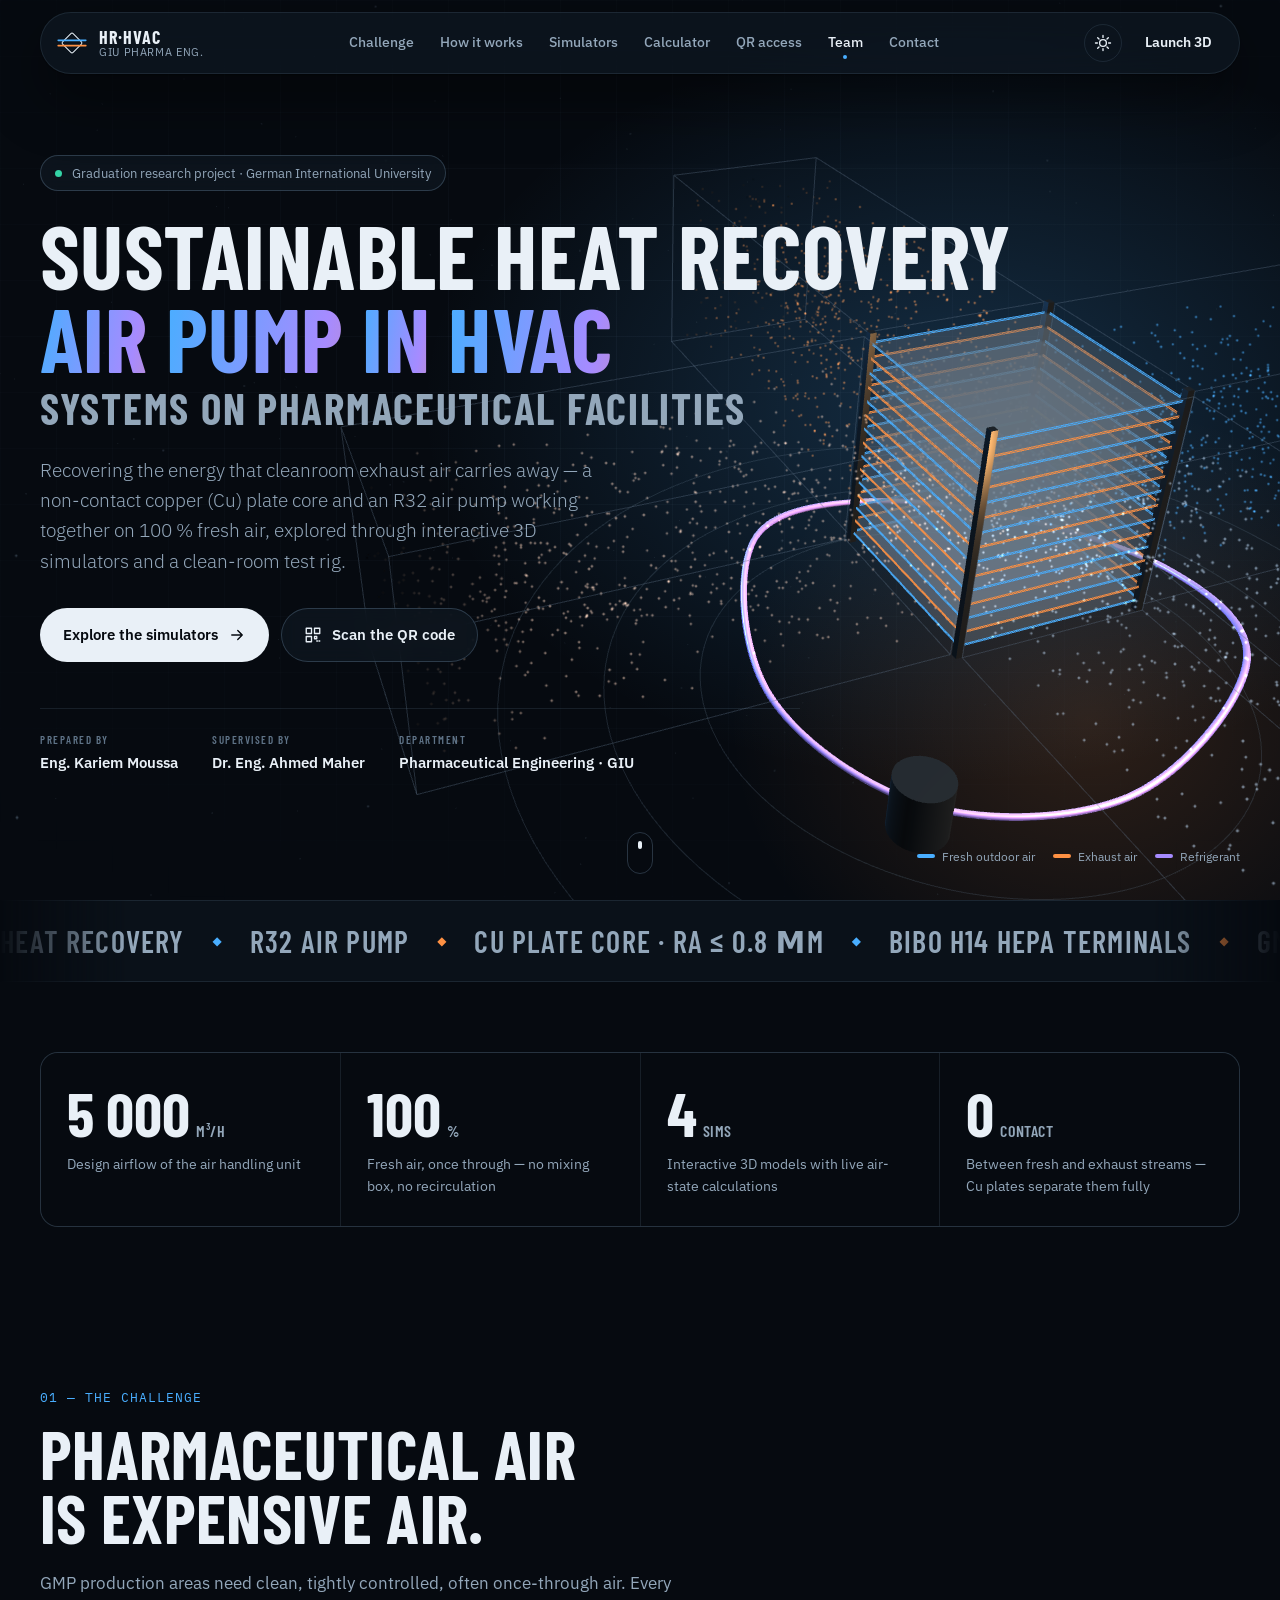
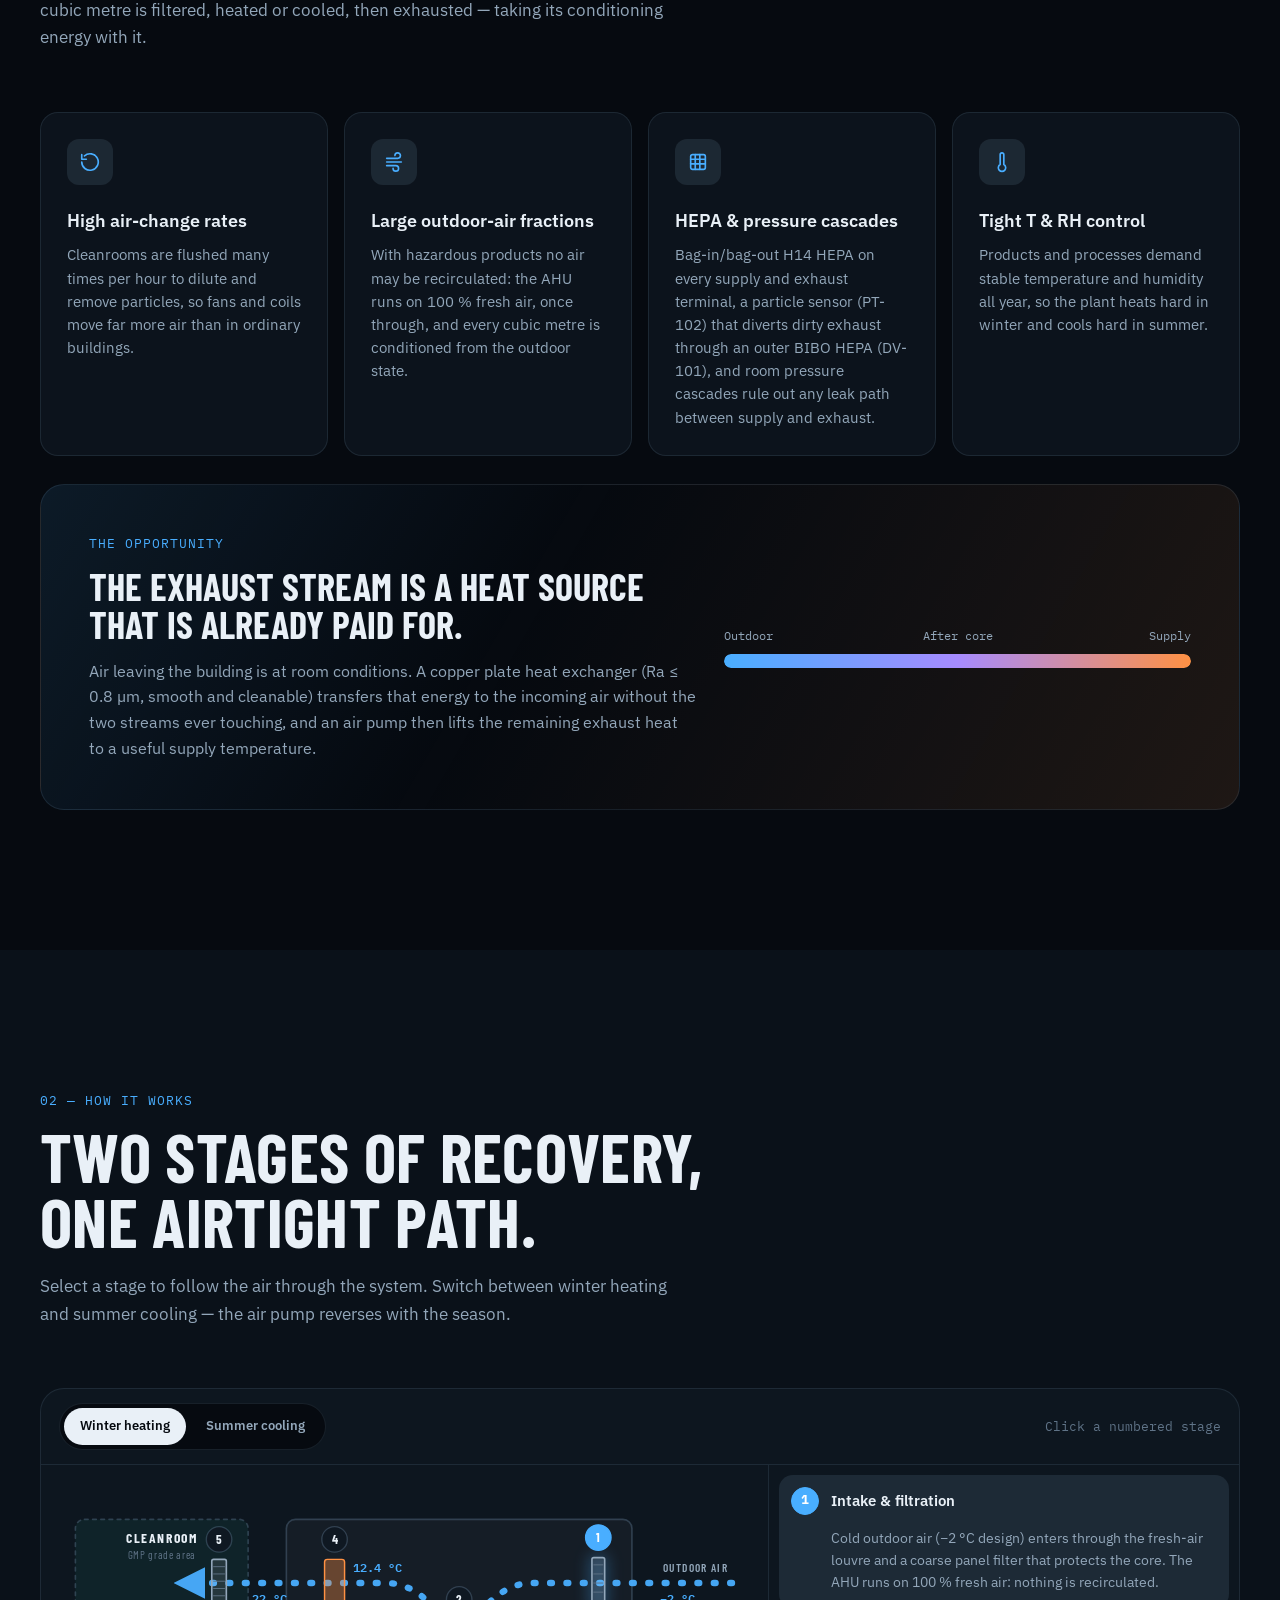
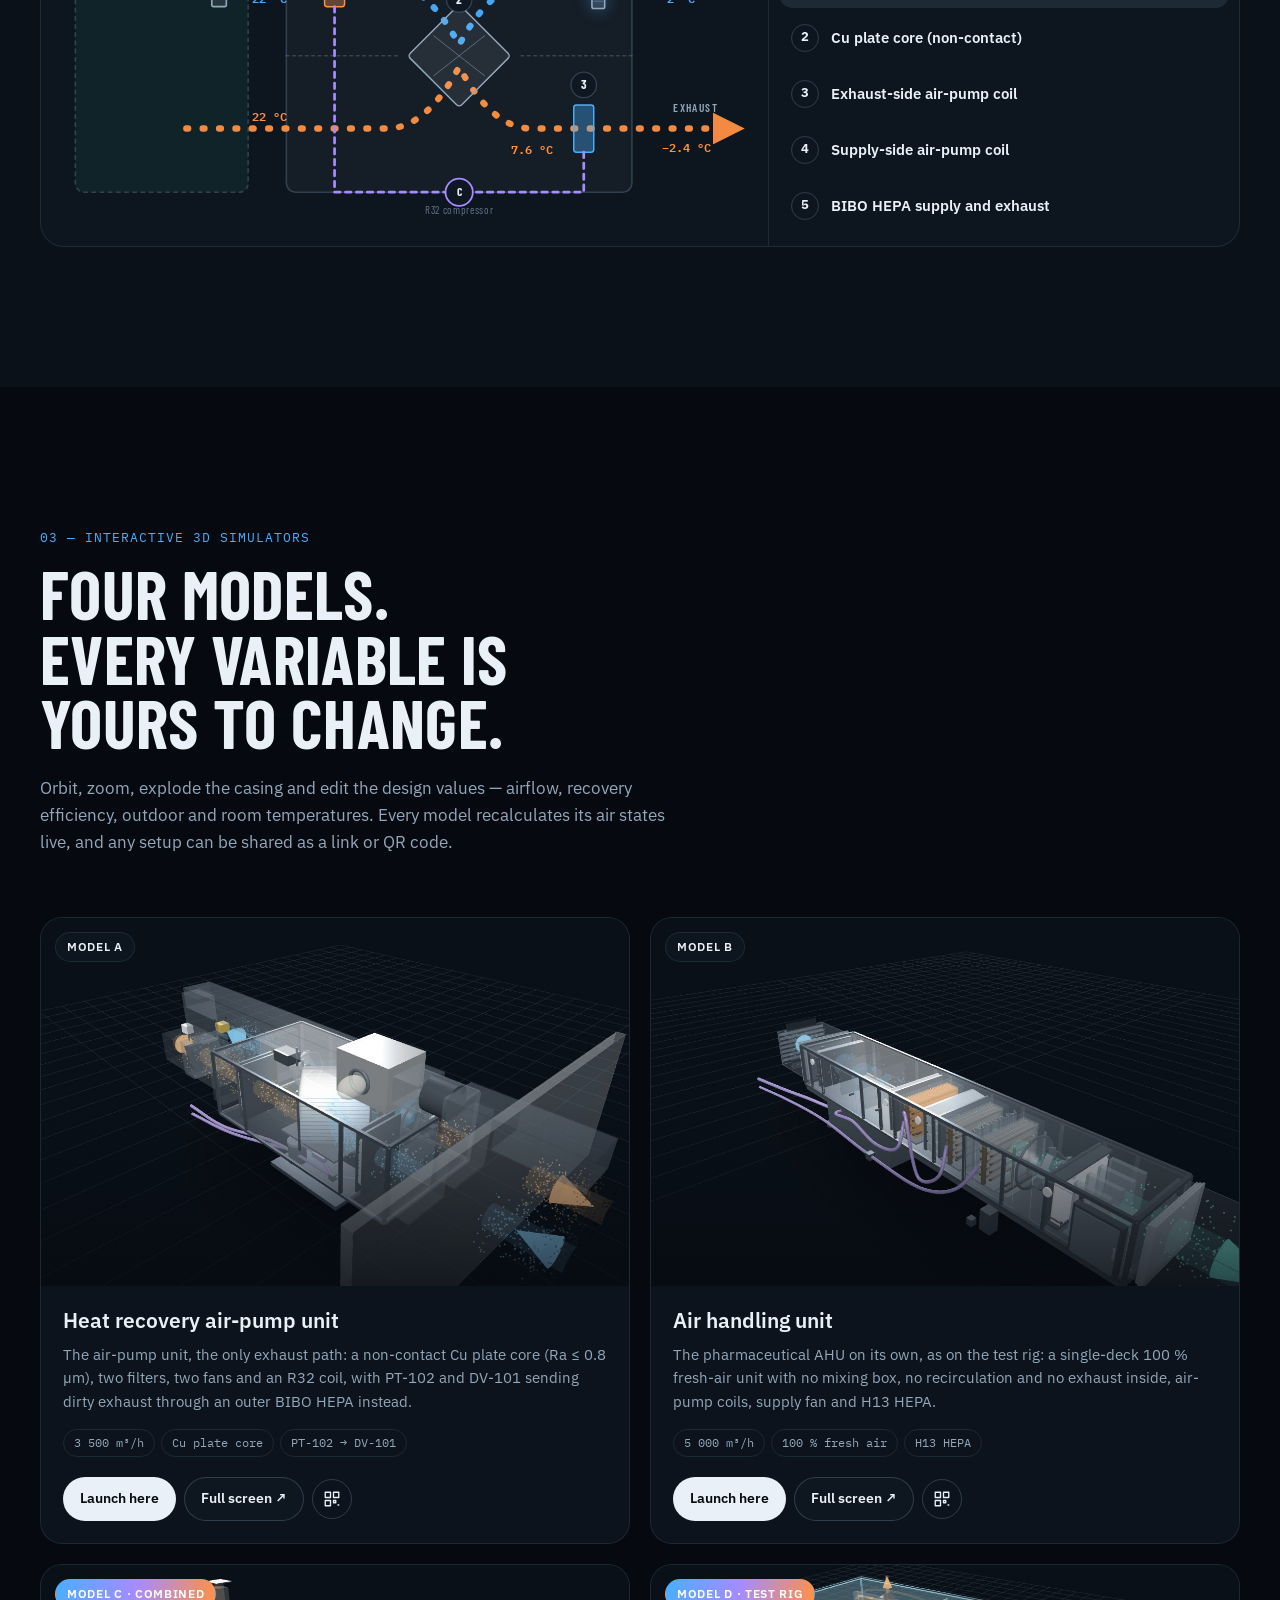
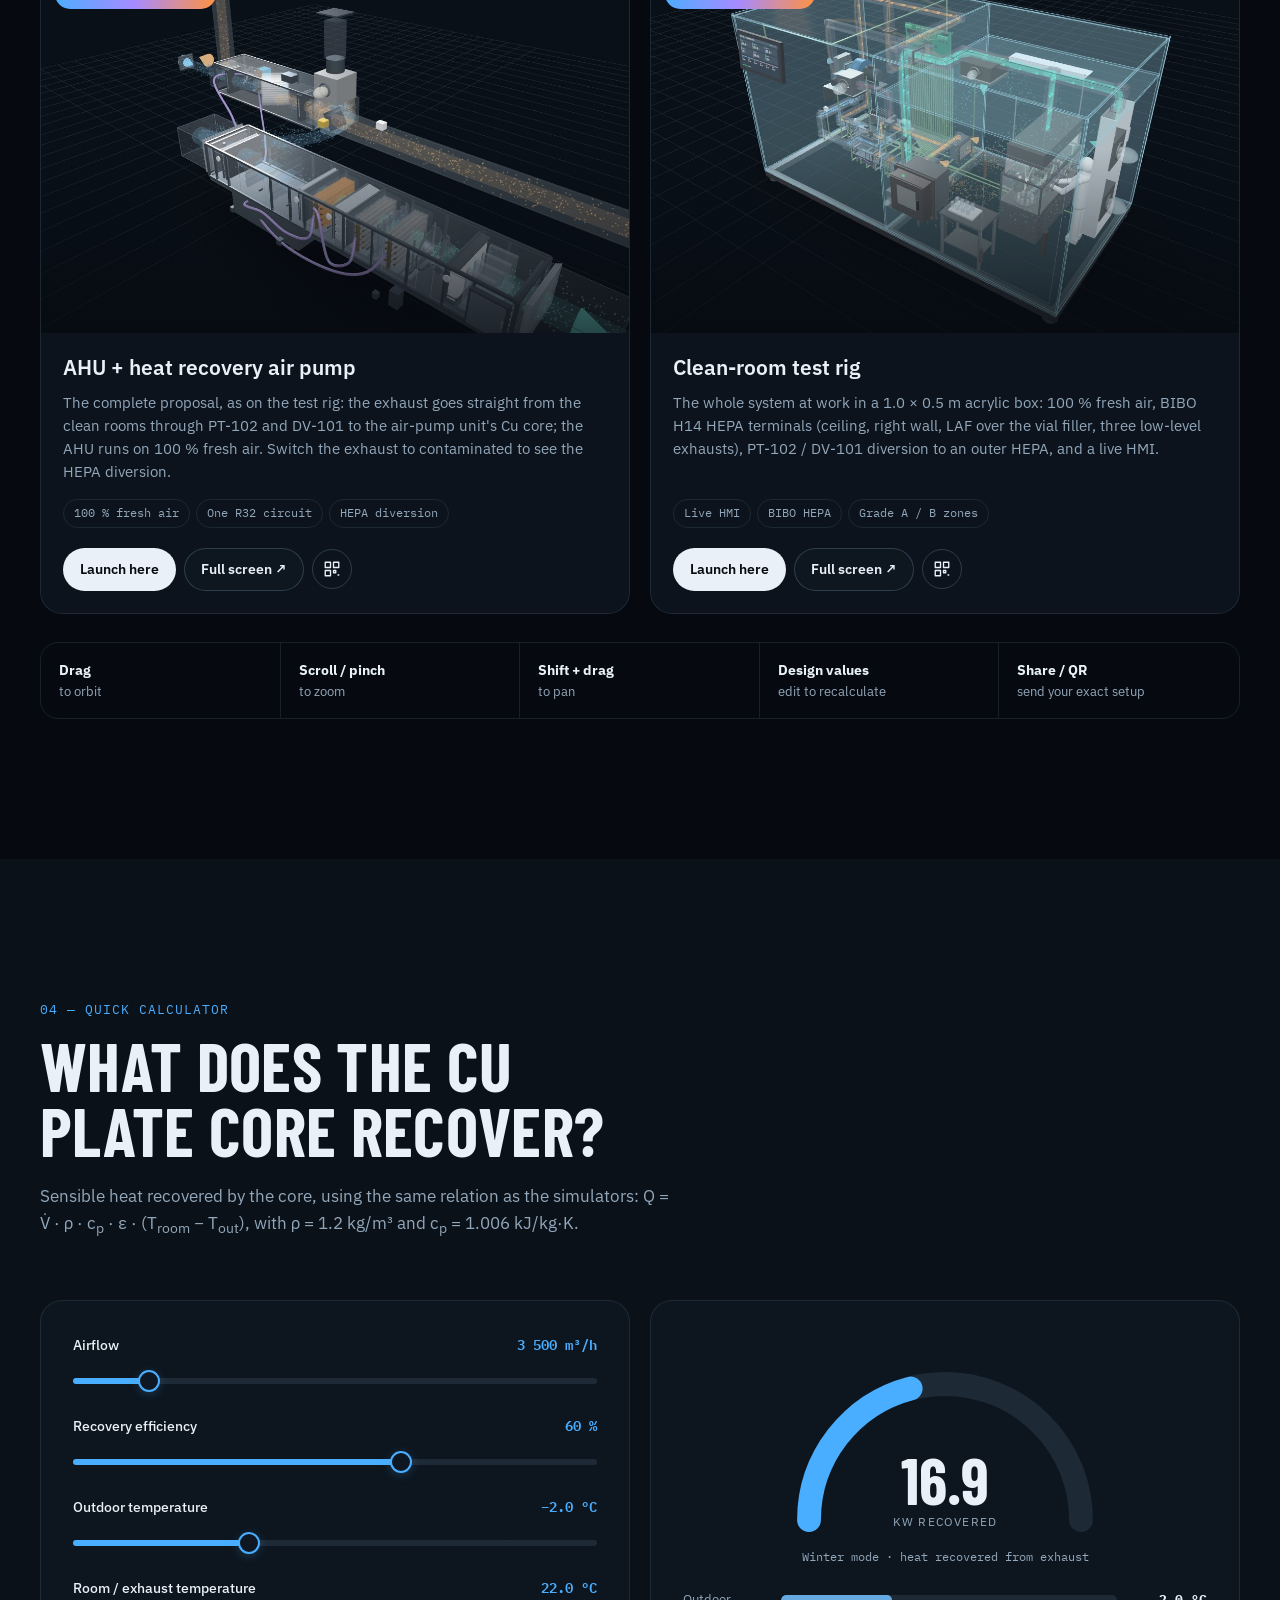
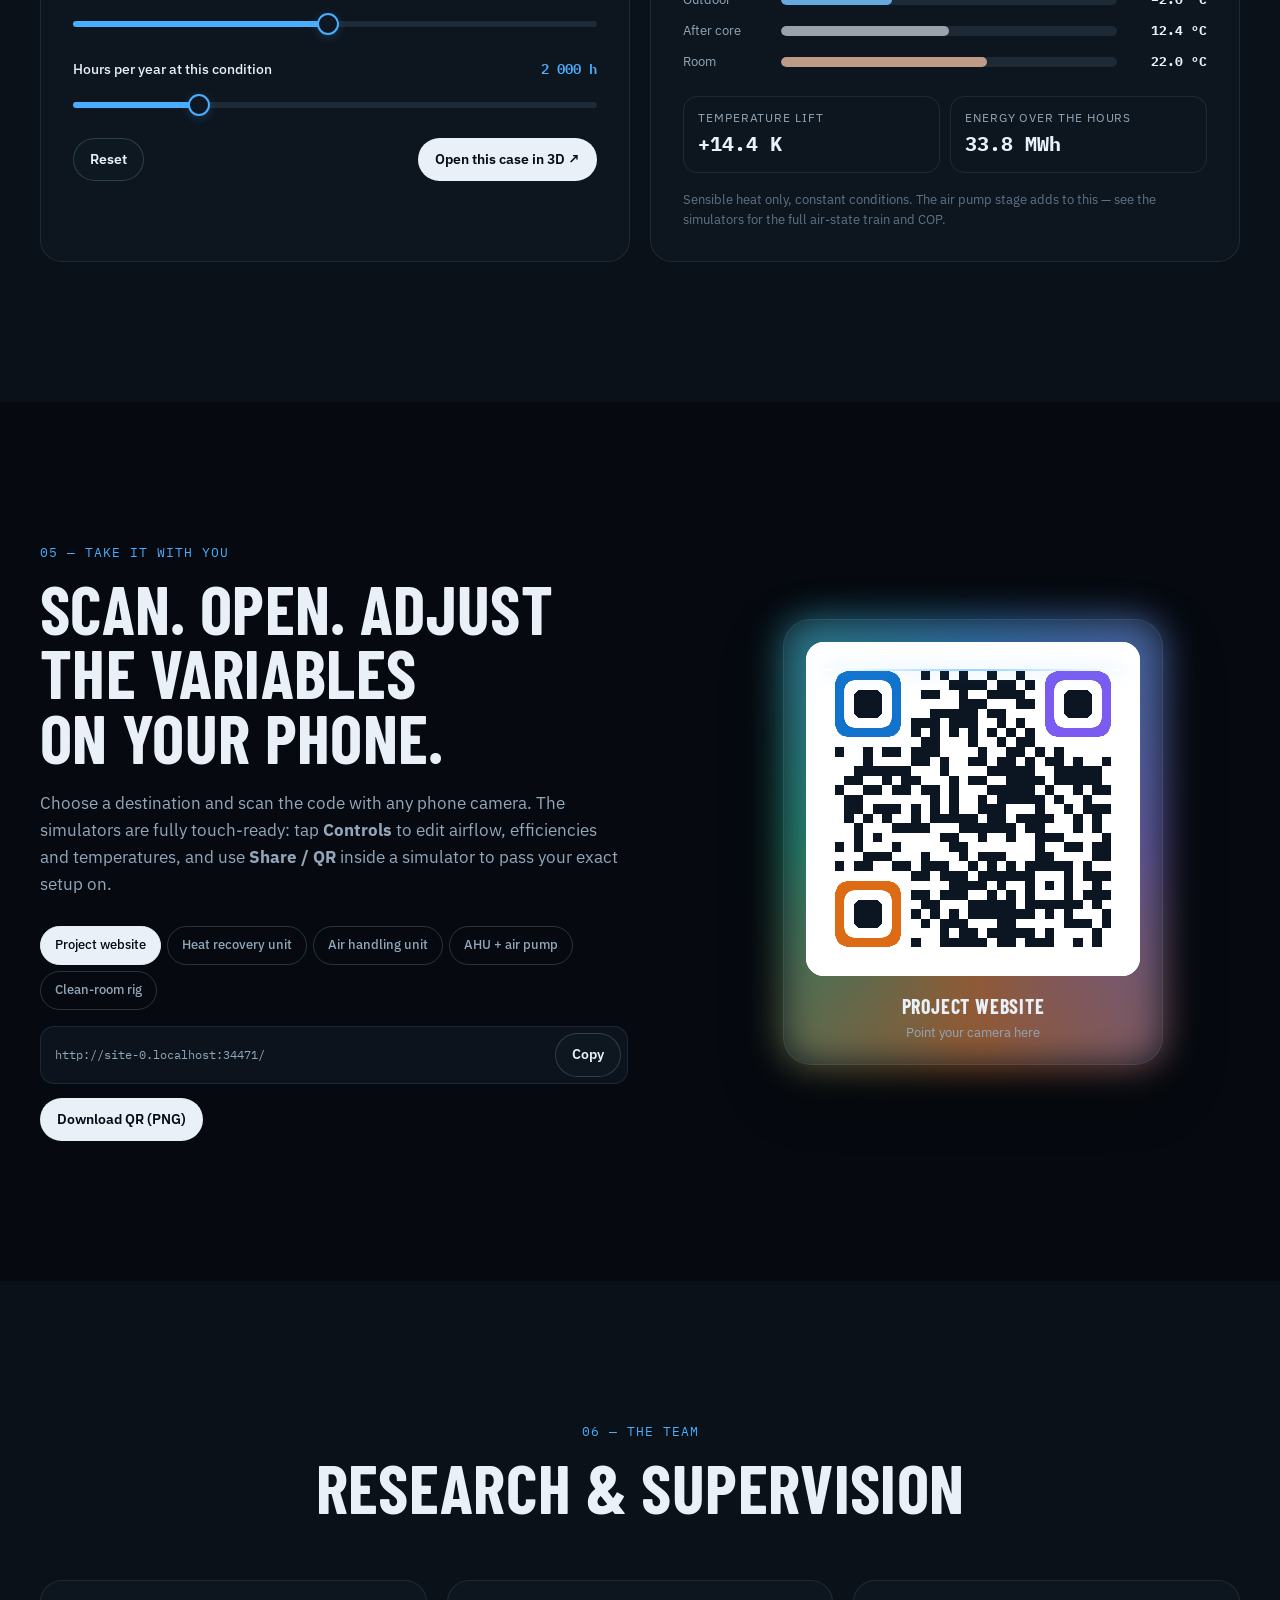
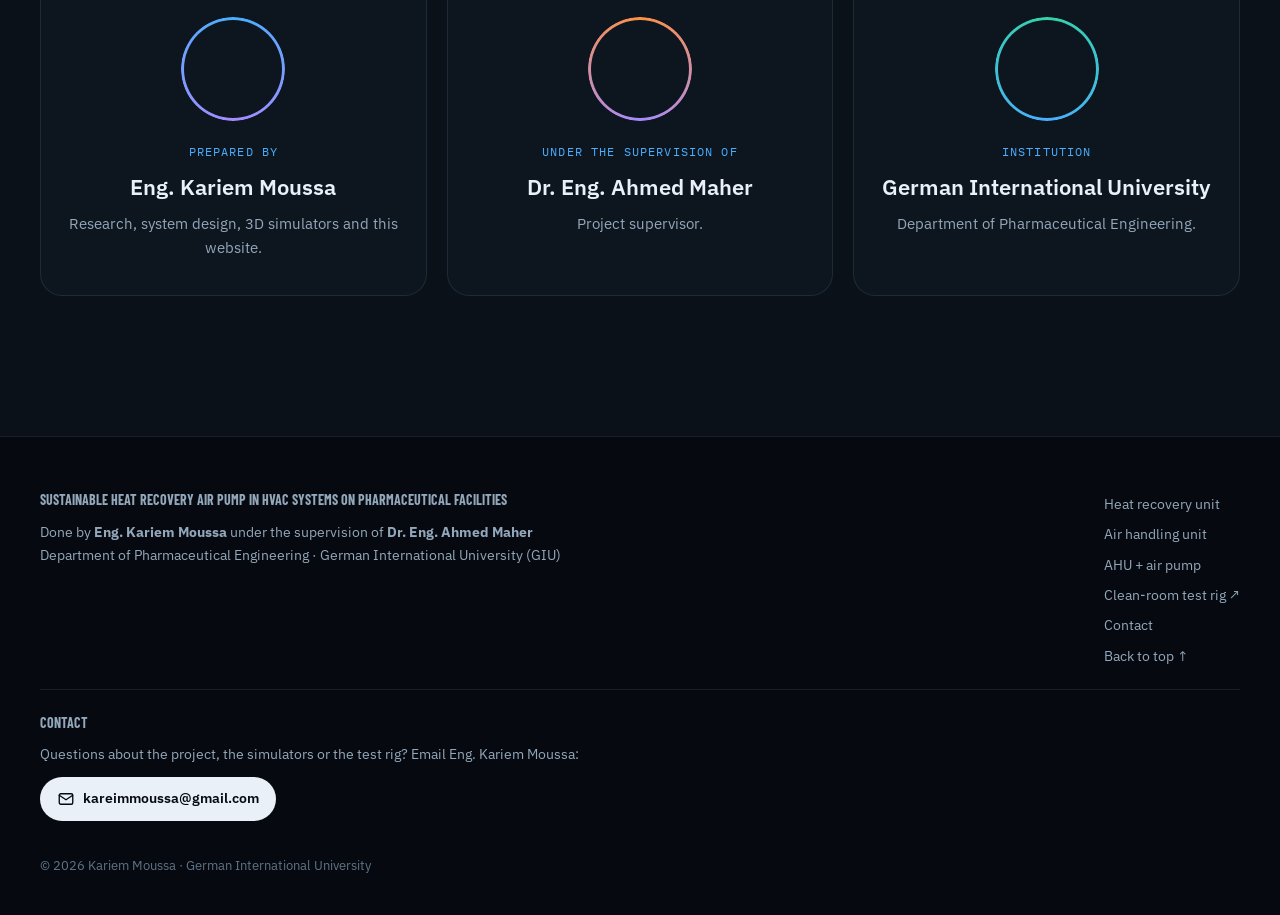
==== index.html @ e63ece56 "Models A, B, C follow the clean-room rig: 100 % fresh air, Cu plate core, PT-102 / DV-101 HEPA diver" ====
<!doctype html>
<html lang="en" data-theme="dark">
<head>
<meta charset="utf-8">
<meta name="viewport" content="width=device-width,initial-scale=1,viewport-fit=cover">
<title>Heat Recovery HVAC · GIU</title>
<meta name="description" content="Sustainable heat recovery air pump in HVAC systems on pharmaceutical facilities — interactive 3D simulators. Eng. Kariem Moussa, supervised by Dr. Eng. Ahmed Maher, Pharmaceutical Engineering, German International University.">
<meta name="theme-color" content="#060a10">
<meta property="og:title" content="Sustainable Heat Recovery Air Pump in HVAC Systems on Pharmaceutical Facilities">
<meta property="og:description" content="Interactive 3D simulators: heat recovery unit, air handling unit, the combined AHU + air pump system, and a clean-room test rig.">
<meta property="og:image" content="assets/img/og.png">
<link rel="icon" href="assets/img/favicon.svg" type="image/svg+xml">
<script>try{var t=localStorage.getItem("hr-theme");if(t)document.documentElement.setAttribute("data-theme",t)}catch(e){}</script>
<link rel="preconnect" href="https://fonts.googleapis.com">
<link rel="preconnect" href="https://fonts.gstatic.com" crossorigin>
<link rel="stylesheet" href="https://fonts.googleapis.com/css2?family=Barlow+Condensed:wght@500;600;700;800&family=IBM+Plex+Mono:wght@400;500;600&family=IBM+Plex+Sans:wght@300;400;500;600&display=swap">
<link rel="stylesheet" href="assets/css/site.css">
</head>
<body>

<!-- ============================================================ preloader -->
<div class="preloader" id="preloader" aria-hidden="true">
  <div class="pl-inner">
    <svg class="pl-mark" viewBox="0 0 64 64" aria-hidden="true">
      <rect class="pl-d" x="18" y="18" width="28" height="28" rx="3" transform="rotate(45 32 32)"/>
      <path class="pl-f" d="M4 26 H60"/><path class="pl-e" d="M4 38 H60"/>
    </svg>
    <div class="pl-text">German International University · Pharmaceutical Engineering</div>
    <div class="pl-bar"><span id="plBar"></span></div>
  </div>
</div>

<div class="progress" id="progress" aria-hidden="true"></div>
<div class="cursor-glow" id="cursorGlow" aria-hidden="true"></div>
<div class="wipe" id="wipe" aria-hidden="true"></div>

<!-- ================================================================== nav -->
<header class="nav" id="nav">
  <a class="brand" href="#top" aria-label="Back to top">
    <svg viewBox="0 0 64 64" aria-hidden="true"><rect x="18" y="18" width="28" height="28" rx="3" transform="rotate(45 32 32)"/><path class="f" d="M6 27 H58"/><path class="e" d="M6 37 H58"/></svg>
    <span><b>HR·HVAC</b><small>GIU Pharma Eng.</small></span>
  </a>
  <nav class="links" id="links" aria-label="Sections">
    <a href="#challenge">Challenge</a>
    <a href="#system">How it works</a>
    <a href="#simulators">Simulators</a>
    <a href="#calculator">Calculator</a>
    <a href="#access">QR access</a>
    <a href="#team">Team</a>
    <a href="#contact">Contact</a>
  </nav>
  <div class="nav-actions">
    <button class="icon-btn" id="themeBtn" type="button" aria-label="Toggle light and dark theme">
      <svg class="sun" viewBox="0 0 24 24"><circle cx="12" cy="12" r="4.5"/><path d="M12 2v2.5M12 19.5V22M2 12h2.5M19.5 12H22M4.9 4.9l1.8 1.8M17.3 17.3l1.8 1.8M4.9 19.1l1.8-1.8M17.3 6.7l1.8-1.8"/></svg>
      <svg class="moon" viewBox="0 0 24 24"><path d="M20 14.5A8 8 0 0 1 9.5 4a8 8 0 1 0 10.5 10.5z"/></svg>
    </button>
    <a class="btn btn-sm magnetic" href="#simulators">Launch 3D</a>
    <button class="icon-btn burger" id="burger" type="button" aria-label="Open menu" aria-expanded="false" aria-controls="links"><span></span><span></span></button>
  </div>
</header>

<main id="top">

<!-- ================================================================= hero -->
<section class="hero" id="hero">
  <canvas id="heroCanvas" aria-hidden="true"></canvas>
  <div class="hero-grid" aria-hidden="true"></div>
  <div class="hero-inner">
    <p class="eyebrow reveal"><span class="dot"></span>Graduation research project · German International University</p>
    <h1 class="hero-title" id="heroTitle">
      <span class="line"><span>Sustainable</span> <span>Heat</span> <span>Recovery</span></span>
      <span class="line accent"><span>Air</span> <span>Pump</span> <span>in</span> <span>HVAC</span></span>
      <span class="line small"><span>Systems</span> <span>on</span> <span>Pharmaceutical</span> <span>Facilities</span></span>
    </h1>
    <p class="lede reveal" style="--d:.9s">Recovering the energy that cleanroom exhaust air carries away — a non-contact copper (Cu) plate core and an R32 air pump working together on 100 % fresh air, explored through interactive 3D simulators and a clean-room test rig.</p>
    <div class="hero-cta reveal" style="--d:1.05s">
      <a class="btn btn-primary magnetic" href="#simulators">
        <span>Explore the simulators</span>
        <svg viewBox="0 0 24 24"><path d="M5 12h14M13 6l6 6-6 6"/></svg>
      </a>
      <a class="btn btn-ghost magnetic" href="#access">
        <svg viewBox="0 0 24 24"><rect x="3" y="3" width="7" height="7"/><rect x="14" y="3" width="7" height="7"/><rect x="3" y="14" width="7" height="7"/><path d="M14 14h3v3h-3zM20 20h1M17 20h1"/></svg>
        <span>Scan the QR code</span>
      </a>
    </div>
    <dl class="credits reveal" style="--d:1.2s">
      <div><dt>Prepared by</dt><dd>Eng. Kariem Moussa</dd></div>
      <div><dt>Supervised by</dt><dd>Dr. Eng. Ahmed Maher</dd></div>
      <div><dt>Department</dt><dd>Pharmaceutical Engineering · GIU</dd></div>
    </dl>
  </div>
  <div class="hero-legend reveal" style="--d:1.4s" aria-hidden="true">
    <span><i style="background:var(--fresh)"></i>Fresh outdoor air</span>
    <span><i style="background:var(--exhaust)"></i>Exhaust air</span>
    <span><i style="background:var(--refrig)"></i>Refrigerant</span>
  </div>
  <a class="scroll-cue" href="#challenge" aria-label="Scroll to content"><span></span></a>
</section>

<!-- ============================================================== marquee -->
<div class="marquee" aria-hidden="true">
  <div class="track">
    <span>Heat recovery</span><b>◆</b><span>R32 air pump</span><b>◆</b><span>Cu plate core · Ra ≤ 0.8 µm</span><b>◆</b><span>BIBO H14 HEPA terminals</span><b>◆</b><span>GMP cleanrooms</span><b>◆</b><span>Energy efficiency</span><b>◆</b><span>Decarbonisation</span><b>◆</b>
    <span>Heat recovery</span><b>◆</b><span>R32 air pump</span><b>◆</b><span>Cu plate core · Ra ≤ 0.8 µm</span><b>◆</b><span>BIBO H14 HEPA terminals</span><b>◆</b><span>GMP cleanrooms</span><b>◆</b><span>Energy efficiency</span><b>◆</b><span>Decarbonisation</span><b>◆</b>
  </div>
</div>

<!-- ================================================================ stats -->
<section class="stats">
  <div class="wrap stats-grid">
    <div class="stat reveal"><div class="num"><span data-count="5000" data-sep="1">0</span><small>m³/h</small></div><p>Design airflow of the air handling unit</p></div>
    <div class="stat reveal" style="--d:.08s"><div class="num"><span data-count="100">0</span><small>%</small></div><p>Fresh air, once through — no mixing box, no recirculation</p></div>
    <div class="stat reveal" style="--d:.16s"><div class="num"><span data-count="4">0</span><small>sims</small></div><p>Interactive 3D models with live air-state calculations</p></div>
    <div class="stat reveal" style="--d:.24s"><div class="num"><span data-count="0">0</span><small>contact</small></div><p>Between fresh and exhaust streams — Cu plates separate them fully</p></div>
  </div>
</section>

<!-- ============================================================ challenge -->
<section class="section" id="challenge">
  <div class="wrap">
    <header class="sec-head">
      <p class="kicker reveal">01 — The challenge</p>
      <h2 class="reveal" style="--d:.06s">Pharmaceutical air is expensive air.</h2>
      <p class="reveal" style="--d:.12s">GMP production areas need clean, tightly controlled, often once-through air. Every cubic metre is filtered, heated or cooled, then exhausted — taking its conditioning energy with it.</p>
    </header>
    <div class="cards4">
      <article class="card tilt reveal">
        <div class="card-ic"><svg viewBox="0 0 24 24"><path d="M3 12a9 9 0 1 0 3-6.7"/><path d="M3 4v5h5"/></svg></div>
        <h3>High air-change rates</h3>
        <p>Cleanrooms are flushed many times per hour to dilute and remove particles, so fans and coils move far more air than in ordinary buildings.</p>
      </article>
      <article class="card tilt reveal" style="--d:.08s">
        <div class="card-ic"><svg viewBox="0 0 24 24"><path d="M4 8h12a3 3 0 1 0-3-3M4 12h16M4 16h10a3 3 0 1 1-3 3"/></svg></div>
        <h3>Large outdoor-air fractions</h3>
        <p>With hazardous products no air may be recirculated: the AHU runs on 100 % fresh air, once through, and every cubic metre is conditioned from the outdoor state.</p>
      </article>
      <article class="card tilt reveal" style="--d:.16s">
        <div class="card-ic"><svg viewBox="0 0 24 24"><rect x="4" y="4" width="16" height="16" rx="2"/><path d="M4 9h16M4 14h16M9 4v16M14 4v16"/></svg></div>
        <h3>HEPA & pressure cascades</h3>
        <p>Bag-in/bag-out H14 HEPA on every supply and exhaust terminal, a particle sensor (PT-102) that diverts dirty exhaust through an outer BIBO HEPA (DV-101), and room pressure cascades rule out any leak path between supply and exhaust.</p>
      </article>
      <article class="card tilt reveal" style="--d:.24s">
        <div class="card-ic"><svg viewBox="0 0 24 24"><path d="M14 14.8V4a2 2 0 1 0-4 0v10.8a4 4 0 1 0 4 0z"/></svg></div>
        <h3>Tight T & RH control</h3>
        <p>Products and processes demand stable temperature and humidity all year, so the plant heats hard in winter and cools hard in summer.</p>
      </article>
    </div>

    <div class="insight reveal">
      <div class="insight-txt">
        <p class="kicker">The opportunity</p>
        <h3>The exhaust stream is a heat source that is already paid for.</h3>
        <p>Air leaving the building is at room conditions. A copper plate heat exchanger (Ra ≤ 0.8 µm, smooth and cleanable) transfers that energy to the incoming air without the two streams ever touching, and an air pump then lifts the remaining exhaust heat to a useful supply temperature.</p>
      </div>
      <div class="insight-viz" aria-hidden="true">
        <div class="thermo"><span class="t-cold">Outdoor</span><span class="t-mid">After core</span><span class="t-hot">Supply</span><div class="t-bar"><i></i></div></div>
      </div>
    </div>
  </div>
</section>

<!-- =============================================================== system -->
<section class="section alt" id="system">
  <div class="wrap">
    <header class="sec-head">
      <p class="kicker reveal">02 — How it works</p>
      <h2 class="reveal" style="--d:.06s">Two stages of recovery, one airtight path.</h2>
      <p class="reveal" style="--d:.12s">Select a stage to follow the air through the system. Switch between winter heating and summer cooling — the air pump reverses with the season.</p>
    </header>

    <div class="sys reveal">
      <div class="sys-top">
        <div class="seg" id="sysSeason" role="group" aria-label="Season">
          <button type="button" data-v="winter" aria-pressed="true">Winter heating</button>
          <button type="button" data-v="summer" aria-pressed="false">Summer cooling</button>
        </div>
        <span class="sys-hint">Click a numbered stage</span>
      </div>
      <div class="sys-body">
        <div class="sys-diagram">
          <svg viewBox="0 0 760 380" id="sysSvg" role="img" aria-label="Schematic of the heat recovery system">
            <defs>
              <marker id="arF" viewBox="0 0 10 10" refX="6" refY="5" markerWidth="5" markerHeight="5" orient="auto"><path d="M0 0L10 5L0 10z" class="mk-f"/></marker>
              <marker id="arE" viewBox="0 0 10 10" refX="6" refY="5" markerWidth="5" markerHeight="5" orient="auto"><path d="M0 0L10 5L0 10z" class="mk-e"/></marker>
            </defs>
            <!-- building -->
            <rect class="s-bldg" x="18" y="40" width="190" height="300" rx="10"/>
            <text class="s-cap" x="113" y="66" text-anchor="middle">CLEANROOM</text>
            <text class="s-sub" x="113" y="84" text-anchor="middle">GMP grade area</text>
            <!-- unit housing -->
            <rect class="s-unit" x="250" y="40" width="380" height="300" rx="10"/>
            <path class="s-div" d="M250 190 H372 M508 190 H630"/>
            <!-- duct flows -->
            <path class="flow f" d="M740 110 H520 Q476 110 440 178 Q404 110 360 110 H140" marker-end="url(#arF)"/>
            <path class="flow e" d="M140 270 H360 Q404 270 440 202 Q476 270 520 270 H740" marker-end="url(#arE)"/>
            <!-- core -->
            <g class="s-core" data-step="2">
              <rect x="400" y="150" width="80" height="80" rx="4" transform="rotate(45 440 190)"/>
              <path d="M412 168 L468 212 M412 212 L468 168" />
            </g>
            <!-- filter -->
            <g class="s-filter" data-step="1"><rect x="586" y="82" width="14" height="56" rx="2"/><path d="M588 90h10M588 100h10M588 110h10M588 120h10M588 130h10"/></g>
            <!-- coils -->
            <rect class="s-coil cond" data-step="4" x="292" y="84" width="22" height="52" rx="3"/>
            <rect class="s-coil evap" data-step="3" x="566" y="244" width="22" height="52" rx="3"/>
            <!-- HEPA -->
            <g class="s-hepa" data-step="5"><rect x="168" y="84" width="16" height="52" rx="2"/><path d="M170 92h12M170 100h12M170 108h12M170 116h12M170 124h12"/></g>
            <!-- refrigerant loop -->
            <path class="refrig" d="M577 296 V340 H303 V136"/>
            <circle class="s-comp" cx="440" cy="340" r="15"/>
            <text class="s-mini" x="440" y="344" text-anchor="middle">C</text>
            <!-- labels -->
            <text class="s-lbl" x="700" y="98" text-anchor="middle">OUTDOOR AIR</text>
            <text class="s-lbl" x="700" y="252" text-anchor="middle">EXHAUST</text>
            <text class="s-sub" x="440" y="364" text-anchor="middle">R32 compressor</text>
            <!-- step badges -->
            <g class="badge" data-step="1" transform="translate(593 60)"><circle r="14"/><text y="5" text-anchor="middle">1</text></g>
            <g class="badge" data-step="2" transform="translate(440 128)"><circle r="14"/><text y="5" text-anchor="middle">2</text></g>
            <g class="badge" data-step="3" transform="translate(577 222)"><circle r="14"/><text y="5" text-anchor="middle">3</text></g>
            <g class="badge" data-step="4" transform="translate(303 62)"><circle r="14"/><text y="5" text-anchor="middle">4</text></g>
            <g class="badge" data-step="5" transform="translate(176 62)"><circle r="14"/><text y="5" text-anchor="middle">5</text></g>
            <!-- temperatures -->
            <text class="s-temp f" id="tq1" x="680" y="132" text-anchor="middle">−2 °C</text>
            <text class="s-temp f" id="tq2" x="350" y="98" text-anchor="middle">13 °C</text>
            <text class="s-temp f" id="tq3" x="232" y="132" text-anchor="middle">22 °C</text>
            <text class="s-temp e" id="tq4" x="232" y="262" text-anchor="middle">22 °C</text>
            <text class="s-temp e" id="tq5" x="520" y="298" text-anchor="middle">8 °C</text>
            <text class="s-temp e" id="tq6" x="690" y="296" text-anchor="middle">−2 °C</text>
          </svg>
        </div>
        <ol class="steps" id="steps">
          <li data-step="1" class="on"><button type="button"><b>1</b><span>Intake & filtration</span></button><p></p></li>
          <li data-step="2"><button type="button"><b>2</b><span>Cu plate core (non-contact)</span></button><p></p></li>
          <li data-step="3"><button type="button"><b>3</b><span>Exhaust-side air-pump coil</span></button><p></p></li>
          <li data-step="4"><button type="button"><b>4</b><span>Supply-side air-pump coil</span></button><p></p></li>
          <li data-step="5"><button type="button"><b>5</b><span>BIBO HEPA supply and exhaust</span></button><p></p></li>
        </ol>
      </div>
    </div>
  </div>
</section>

<!-- =========================================================== simulators -->
<section class="section" id="simulators">
  <div class="wrap">
    <header class="sec-head">
      <p class="kicker reveal">03 — Interactive 3D simulators</p>
      <h2 class="reveal" style="--d:.06s">Four models. Every variable is yours to change.</h2>
      <p class="reveal" style="--d:.12s">Orbit, zoom, explode the casing and edit the design values — airflow, recovery efficiency, outdoor and room temperatures. Every model recalculates its air states live, and any setup can be shared as a link or QR code.</p>
    </header>

    <div class="sims">
      <article class="sim reveal" data-sim="heat-recovery">
        <div class="sim-media tilt">
          <img src="assets/img/sim-heat-recovery.jpg?v=20261014" alt="3D model of the heat recovery air-pump unit" loading="lazy" width="1200" height="750">
          <span class="sim-tag">Model A</span>
          <div class="sim-play" aria-hidden="true"><svg viewBox="0 0 24 24"><path d="M8 5v14l11-7z"/></svg></div>
        </div>
        <div class="sim-body">
          <h3>Heat recovery air-pump unit</h3>
          <p>The air-pump unit, the only exhaust path: a non-contact Cu plate core (Ra ≤ 0.8 µm), two filters, two fans and an R32 coil, with PT-102 and DV-101 sending dirty exhaust through an outer BIBO HEPA instead.</p>
          <ul class="chips"><li>3 500 m³/h</li><li>Cu plate core</li><li>PT-102 → DV-101</li></ul>
          <div class="sim-acts">
            <button class="btn btn-primary btn-sm" data-launch="heat-recovery">Launch here</button>
            <a class="btn btn-ghost btn-sm" href="simulators/heat-recovery.html" data-transition>Full screen ↗</a>
            <button class="btn btn-icon" data-qr="heat-recovery" aria-label="QR code for this simulator"><svg viewBox="0 0 24 24"><rect x="3" y="3" width="7" height="7"/><rect x="14" y="3" width="7" height="7"/><rect x="3" y="14" width="7" height="7"/><path d="M14 14h3v3h-3zM20 20h1"/></svg></button>
          </div>
        </div>
      </article>

      <article class="sim reveal" style="--d:.08s" data-sim="ahu">
        <div class="sim-media tilt">
          <img src="assets/img/sim-ahu.jpg?v=20261014" alt="3D model of the air handling unit" loading="lazy" width="1200" height="750">
          <span class="sim-tag">Model B</span>
          <div class="sim-play" aria-hidden="true"><svg viewBox="0 0 24 24"><path d="M8 5v14l11-7z"/></svg></div>
        </div>
        <div class="sim-body">
          <h3>Air handling unit</h3>
          <p>The pharmaceutical AHU on its own, as on the test rig: a single-deck 100 % fresh-air unit with no mixing box, no recirculation and no exhaust inside, air-pump coils, supply fan and H13 HEPA.</p>
          <ul class="chips"><li>5 000 m³/h</li><li>100 % fresh air</li><li>H13 HEPA</li></ul>
          <div class="sim-acts">
            <button class="btn btn-primary btn-sm" data-launch="ahu">Launch here</button>
            <a class="btn btn-ghost btn-sm" href="simulators/ahu.html" data-transition>Full screen ↗</a>
            <button class="btn btn-icon" data-qr="ahu" aria-label="QR code for this simulator"><svg viewBox="0 0 24 24"><rect x="3" y="3" width="7" height="7"/><rect x="14" y="3" width="7" height="7"/><rect x="3" y="14" width="7" height="7"/><path d="M14 14h3v3h-3zM20 20h1"/></svg></button>
          </div>
        </div>
      </article>

      <article class="sim reveal" style="--d:.16s" data-sim="heat-pump-ahu">
        <div class="sim-media tilt">
          <img src="assets/img/sim-heat-pump-ahu.jpg?v=20261014" alt="3D model of the AHU working with the heat recovery air-pump unit" loading="lazy" width="1200" height="750">
          <span class="sim-tag hot">Model C · Combined</span>
          <div class="sim-play" aria-hidden="true"><svg viewBox="0 0 24 24"><path d="M8 5v14l11-7z"/></svg></div>
        </div>
        <div class="sim-body">
          <h3>AHU + heat recovery air pump</h3>
          <p>The complete proposal, as on the test rig: the exhaust goes straight from the clean rooms through PT-102 and DV-101 to the air-pump unit's Cu core; the AHU runs on 100 % fresh air. Switch the exhaust to contaminated to see the HEPA diversion.</p>
          <ul class="chips"><li>100 % fresh air</li><li>One R32 circuit</li><li>HEPA diversion</li></ul>
          <div class="sim-acts">
            <button class="btn btn-primary btn-sm" data-launch="heat-pump-ahu">Launch here</button>
            <a class="btn btn-ghost btn-sm" href="simulators/heat-pump-ahu.html" data-transition>Full screen ↗</a>
            <button class="btn btn-icon" data-qr="heat-pump-ahu" aria-label="QR code for this simulator"><svg viewBox="0 0 24 24"><rect x="3" y="3" width="7" height="7"/><rect x="14" y="3" width="7" height="7"/><rect x="3" y="14" width="7" height="7"/><path d="M14 14h3v3h-3zM20 20h1"/></svg></button>
          </div>
        </div>
      </article>

      <article class="sim reveal" style="--d:.24s" data-sim="clean-room">
        <div class="sim-media tilt">
          <img src="assets/img/sim-clean-room-rig.jpg?v=20261014" alt="3D model of the clean-room test rig: AHU and air pump supplying a clean room with a vial filling machine" loading="lazy" width="1200" height="750">
          <span class="sim-tag hot">Model D · Test rig</span>
          <div class="sim-play" aria-hidden="true"><svg viewBox="0 0 24 24"><path d="M8 5v14l11-7z"/></svg></div>
        </div>
        <div class="sim-body">
          <h3>Clean-room test rig</h3>
          <p>The whole system at work in a 1.0 × 0.5 m acrylic box: 100 % fresh air, BIBO H14 HEPA terminals (ceiling, right wall, LAF over the vial filler, three low-level exhausts), PT-102 / DV-101 diversion to an outer HEPA, and a live HMI.</p>
          <ul class="chips"><li>Live HMI</li><li>BIBO HEPA</li><li>Grade A / B zones</li></ul>
          <div class="sim-acts">
            <button class="btn btn-primary btn-sm" data-launch="clean-room">Launch here</button>
            <a class="btn btn-ghost btn-sm" href="https://kariemm11.github.io/Cleanroom-Heat-Recovery-Air-Pump/" data-transition>Full screen ↗</a>
            <button class="btn btn-icon" data-qr="clean-room" aria-label="QR code for this simulator"><svg viewBox="0 0 24 24"><rect x="3" y="3" width="7" height="7"/><rect x="14" y="3" width="7" height="7"/><rect x="3" y="14" width="7" height="7"/><path d="M14 14h3v3h-3zM20 20h1"/></svg></button>
          </div>
        </div>
      </article>
    </div>

    <div class="howto reveal">
      <div><b>Drag</b><span>to orbit</span></div>
      <div><b>Scroll / pinch</b><span>to zoom</span></div>
      <div><b>Shift + drag</b><span>to pan</span></div>
      <div><b>Design values</b><span>edit to recalculate</span></div>
      <div><b>Share / QR</b><span>send your exact setup</span></div>
    </div>
  </div>
</section>

<!-- =========================================================== calculator -->
<section class="section alt" id="calculator">
  <div class="wrap">
    <header class="sec-head">
      <p class="kicker reveal">04 — Quick calculator</p>
      <h2 class="reveal" style="--d:.06s">What does the Cu plate core recover?</h2>
      <p class="reveal" style="--d:.12s">Sensible heat recovered by the core, using the same relation as the simulators: Q = V̇ · ρ · c<sub>p</sub> · ε · (T<sub>room</sub> − T<sub>out</sub>), with ρ = 1.2 kg/m³ and c<sub>p</sub> = 1.006 kJ/kg·K.</p>
    </header>

    <div class="calc reveal">
      <form class="calc-in" id="calcForm" onsubmit="return false">
        <div class="field">
          <div class="f-row"><label for="cFlow">Airflow</label><output id="oFlow">3 500 m³/h</output></div>
          <input type="range" id="cFlow" min="300" max="25000" step="100" value="3500">
        </div>
        <div class="field">
          <div class="f-row"><label for="cEff">Recovery efficiency</label><output id="oEff">60 %</output></div>
          <input type="range" id="cEff" min="0" max="95" step="1" value="60">
        </div>
        <div class="field">
          <div class="f-row"><label for="cOat">Outdoor temperature</label><output id="oOat">−2.0 °C</output></div>
          <input type="range" id="cOat" min="-30" max="55" step="0.5" value="-2">
        </div>
        <div class="field">
          <div class="f-row"><label for="cRoom">Room / exhaust temperature</label><output id="oRoom">22.0 °C</output></div>
          <input type="range" id="cRoom" min="5" max="40" step="0.5" value="22">
        </div>
        <div class="field">
          <div class="f-row"><label for="cHours">Hours per year at this condition</label><output id="oHours">2 000 h</output></div>
          <input type="range" id="cHours" min="0" max="8760" step="10" value="2000">
        </div>
        <div class="calc-btns">
          <button type="button" class="btn btn-ghost btn-sm" id="calcReset">Reset</button>
          <a class="btn btn-primary btn-sm magnetic" id="calcOpen" href="simulators/heat-recovery.html" data-transition>Open this case in 3D ↗</a>
        </div>
      </form>

      <div class="calc-out">
        <div class="gauge">
          <svg viewBox="0 0 200 120" aria-hidden="true">
            <path class="g-track" d="M20 110 A80 80 0 0 1 180 110"/>
            <path class="g-fill" id="gFill" d="M20 110 A80 80 0 0 1 180 110"/>
          </svg>
          <div class="g-val"><span id="rQ">0.0</span><small>kW recovered</small></div>
        </div>
        <div class="g-mode" id="rMode">Heating recovery</div>
        <div class="tline" aria-label="Fresh air temperatures">
          <div class="tl-row"><span>Outdoor</span><div class="tl-bar"><i id="b1"></i></div><b id="r1">−2.0 °C</b></div>
          <div class="tl-row"><span>After core</span><div class="tl-bar"><i id="b2"></i></div><b id="r2">12.4 °C</b></div>
          <div class="tl-row"><span>Room</span><div class="tl-bar"><i id="b3"></i></div><b id="r3">22.0 °C</b></div>
        </div>
        <div class="kpis">
          <div><small>Temperature lift</small><b id="rLift">+14.4 K</b></div>
          <div><small>Energy over the hours</small><b id="rE">0 MWh</b></div>
        </div>
        <p class="note">Sensible heat only, constant conditions. The air pump stage adds to this — see the simulators for the full air-state train and COP.</p>
      </div>
    </div>
  </div>
</section>

<!-- =============================================================== access -->
<section class="section" id="access">
  <div class="wrap access">
    <div class="access-txt">
      <p class="kicker reveal">05 — Take it with you</p>
      <h2 class="reveal" style="--d:.06s">Scan. Open. Adjust the variables on your phone.</h2>
      <p class="reveal" style="--d:.12s">Choose a destination and scan the code with any phone camera. The simulators are fully touch-ready: tap <b>Controls</b> to edit airflow, efficiencies and temperatures, and use <b>Share / QR</b> inside a simulator to pass your exact setup on.</p>
      <div class="qr-tabs reveal" style="--d:.18s" id="qrTabs" role="tablist" aria-label="QR destination">
        <button role="tab" aria-selected="true" data-t="">Project website</button>
        <button role="tab" aria-selected="false" data-t="heat-recovery">Heat recovery unit</button>
        <button role="tab" aria-selected="false" data-t="ahu">Air handling unit</button>
        <button role="tab" aria-selected="false" data-t="heat-pump-ahu">AHU + air pump</button>
        <button role="tab" aria-selected="false" data-t="clean-room">Clean-room rig</button>
      </div>
      <div class="qr-link reveal" style="--d:.24s">
        <code id="qrUrl"></code>
        <button type="button" class="btn btn-sm btn-ghost" id="qrCopy">Copy</button>
      </div>
      <div class="qr-acts reveal" style="--d:.3s">
        <button type="button" class="btn btn-primary btn-sm" id="qrDl">Download QR (PNG)</button>
      </div>
    </div>
    <div class="qr-stage reveal" style="--d:.1s">
      <div class="qr-card tilt" id="qrCard">
        <div class="qr-frame"><canvas id="qrCanvas" aria-label="QR code"></canvas><span class="scan" aria-hidden="true"></span></div>
        <div class="qr-cap"><b id="qrName">Project website</b><span>Point your camera here</span></div>
      </div>
    </div>
  </div>
</section>

<!-- ================================================================= team -->
<section class="section alt" id="team">
  <div class="wrap">
    <header class="sec-head center">
      <p class="kicker reveal">06 — The team</p>
      <h2 class="reveal" style="--d:.06s">Research & supervision</h2>
    </header>
    <div class="team">
      <article class="person tilt reveal">
        <div class="avatar"><span>KM</span></div>
        <p class="role">Prepared by</p>
        <h3>Eng. Kariem Moussa</h3>
        <p>Research, system design, 3D simulators and this website.</p>
      </article>
      <article class="person tilt reveal" style="--d:.1s">
        <div class="avatar sup"><span>AM</span></div>
        <p class="role">Under the supervision of</p>
        <h3>Dr. Eng. Ahmed Maher</h3>
        <p>Project supervisor.</p>
      </article>
      <article class="person tilt reveal" style="--d:.2s">
        <div class="avatar inst"><span>GIU</span></div>
        <p class="role">Institution</p>
        <h3>German International University</h3>
        <p>Department of Pharmaceutical Engineering.</p>
      </article>
    </div>
  </div>
</section>

</main>

<footer class="foot">
  <div class="wrap foot-in">
    <div>
      <p class="foot-title">Sustainable Heat Recovery Air Pump in HVAC Systems on Pharmaceutical Facilities</p>
      <p>Done by <b>Eng. Kariem Moussa</b> under the supervision of <b>Dr. Eng. Ahmed Maher</b><br>Department of Pharmaceutical Engineering · German International University (GIU)</p>
    </div>
    <div class="foot-links">
      <a href="simulators/heat-recovery.html" data-transition>Heat recovery unit</a>
      <a href="simulators/ahu.html" data-transition>Air handling unit</a>
      <a href="simulators/heat-pump-ahu.html" data-transition>AHU + air pump</a>
      <a href="https://kariemm11.github.io/Cleanroom-Heat-Recovery-Air-Pump/" target="_blank" rel="noopener">Clean-room test rig ↗</a>
      <a href="#contact">Contact</a>
      <a href="#top">Back to top ↑</a>
    </div>
  </div>
  <div class="wrap foot-contact" id="contact">
    <p class="foot-title">Contact</p>
    <p>Questions about the project, the simulators or the test rig? Email Eng. Kariem Moussa:</p>
    <a class="btn btn-primary btn-sm mail" href="mailto:kareimmoussa@gmail.com?subject=Heat%20Recovery%20Air%20Pump%20project"><svg viewBox="0 0 24 24" aria-hidden="true"><rect x="3" y="5" width="18" height="14" rx="2"/><path d="M3 7l9 6 9-6"/></svg>kareimmoussa@gmail.com</a>
  </div>
  <p class="wrap foot-copy">© <span id="year">2026</span> Kariem Moussa · German International University</p>
</footer>

<!-- ================================================================ viewer -->
<div class="viewer" id="viewer" role="dialog" aria-modal="true" aria-label="3D simulator" hidden>
  <div class="v-bar">
    <div class="v-tabs" id="vTabs" role="tablist">
      <button role="tab" data-v="heat-recovery">Heat recovery unit</button>
      <button role="tab" data-v="ahu">Air handling unit</button>
      <button role="tab" data-v="heat-pump-ahu">AHU + air pump</button>
      <button role="tab" data-v="clean-room">Clean-room rig</button>
    </div>
    <div class="v-acts">
      <button class="btn btn-sm btn-ghost" id="vShare" type="button">Share / QR</button>
      <a class="btn btn-sm btn-ghost" id="vOpen" href="#" target="_blank" rel="noopener">New tab ↗</a>
      <button class="icon-btn" id="vClose" type="button" aria-label="Close simulator"><svg viewBox="0 0 24 24"><path d="M6 6l12 12M18 6L6 18"/></svg></button>
    </div>
  </div>
  <div class="v-frame">
    <div class="v-load" id="vLoad"><span></span><p>Loading 3D model…</p></div>
    <iframe id="vIframe" title="3D simulator" allow="fullscreen; clipboard-write"></iframe>
  </div>
</div>

<!-- ============================================================= QR modal -->
<div class="qmodal" id="qmodal" role="dialog" aria-modal="true" aria-labelledby="qmTitle" hidden>
  <div class="qm-card">
    <h3 id="qmTitle">Scan to open</h3>
    <p id="qmSub"></p>
    <canvas id="qmCanvas"></canvas>
    <code id="qmUrl"></code>
    <div class="qm-acts">
      <button class="btn btn-primary btn-sm" id="qmCopy" type="button">Copy link</button>
      <button class="btn btn-ghost btn-sm" id="qmDl" type="button">Download</button>
      <button class="btn btn-ghost btn-sm" id="qmClose" type="button">Close</button>
    </div>
  </div>
</div>

<script src="assets/vendor/three.min.js"></script>
<script src="assets/vendor/qrcode.js"></script>
<script src="assets/js/site.js?v=2"></script>
</body>
</html>
---- assets/css/site.css ----
/* Heat Recovery HVAC — project site
   Palette follows the simulators: duct-marking blue for fresh air,
   orange for exhaust, violet for refrigerant, teal for sustainability. */
:root{
  --bg:#eef2f6; --bg2:#e4eaf1; --surface:rgba(255,255,255,.72); --surface-solid:#ffffff;
  --ink:#0d1823; --ink-dim:#566879; --ink-faint:#8495a6;
  --line:rgba(20,45,70,.13); --line-strong:rgba(20,45,70,.24);
  --fresh:#1273cc; --exhaust:#dd6a14; --refrig:#7c5cf0; --green:#0f9d7a;
  --glow-f:rgba(18,115,204,.20); --glow-e:rgba(221,106,20,.16);
  --shadow:0 1px 2px rgba(16,32,48,.06),0 18px 50px rgba(16,32,48,.12);
  --grid:rgba(20,45,70,.06);
  --f-disp:"Barlow Condensed",ui-sans-serif,system-ui,sans-serif;
  --f-body:"IBM Plex Sans",ui-sans-serif,system-ui,sans-serif;
  --f-mono:"IBM Plex Mono",ui-monospace,SFMono-Regular,monospace;
  --ease:cubic-bezier(.2,.8,.2,1);
  --r:18px;
  color-scheme:light;
}
@media (prefers-color-scheme:dark){:root:not([data-theme="light"]){
  --bg:#060a10; --bg2:#0a1119; --surface:rgba(17,26,37,.62); --surface-solid:#0f1822;
  --ink:#e9f0f7; --ink-dim:#93a7ba; --ink-faint:#5f7387;
  --line:rgba(140,175,210,.13); --line-strong:rgba(140,175,210,.26);
  --fresh:#49aeff; --exhaust:#ff9143; --refrig:#a68bff; --green:#34d3a6;
  --glow-f:rgba(73,174,255,.22); --glow-e:rgba(255,145,67,.16);
  --shadow:0 1px 2px rgba(0,0,0,.4),0 24px 60px rgba(0,0,0,.45);
  --grid:rgba(140,175,210,.05);
  color-scheme:dark;
}}
:root[data-theme="dark"]{
  --bg:#060a10; --bg2:#0a1119; --surface:rgba(17,26,37,.62); --surface-solid:#0f1822;
  --ink:#e9f0f7; --ink-dim:#93a7ba; --ink-faint:#5f7387;
  --line:rgba(140,175,210,.13); --line-strong:rgba(140,175,210,.26);
  --fresh:#49aeff; --exhaust:#ff9143; --refrig:#a68bff; --green:#34d3a6;
  --glow-f:rgba(73,174,255,.22); --glow-e:rgba(255,145,67,.16);
  --shadow:0 1px 2px rgba(0,0,0,.4),0 24px 60px rgba(0,0,0,.45);
  --grid:rgba(140,175,210,.05);
  color-scheme:dark;
}

*,*::before,*::after{box-sizing:border-box}
html{scroll-behavior:smooth;-webkit-text-size-adjust:100%}
body{margin:0;background:var(--bg);color:var(--ink);font-family:var(--f-body);font-size:16px;line-height:1.6;
  overflow-x:hidden;transition:background .5s var(--ease),color .5s var(--ease)}
body.loading{overflow:hidden}
img{max-width:100%;display:block}
a{color:inherit}
button,input{font:inherit;color:inherit}
button{cursor:pointer}
svg{fill:none;stroke:currentColor;stroke-width:1.8;stroke-linecap:round;stroke-linejoin:round}
:focus-visible{outline:2px solid var(--fresh);outline-offset:3px;border-radius:6px}
::selection{background:var(--fresh);color:#fff}
.wrap{width:min(1200px,100% - 32px);margin-inline:auto}
@media (min-width:760px){.wrap{width:min(1200px,100% - 64px)}}

/* ------------------------------------------------------------- preloader */
.preloader{position:fixed;inset:0;z-index:100;display:grid;place-items:center;background:var(--bg);
  transition:opacity .8s var(--ease),visibility .8s,clip-path 1s var(--ease);clip-path:inset(0 0 0 0)}
.preloader.done{clip-path:inset(0 0 100% 0);visibility:hidden}
.pl-inner{display:grid;justify-items:center;gap:18px;padding:16px;text-align:center}
.pl-mark{width:84px;height:84px}
.pl-d{stroke:var(--ink);stroke-width:2;stroke-dasharray:120;stroke-dashoffset:120;animation:draw 1.2s var(--ease) forwards}
.pl-f,.pl-e{stroke-width:3;stroke-dasharray:60;stroke-dashoffset:60;animation:draw 1s .4s var(--ease) forwards}
.pl-f{stroke:var(--fresh)} .pl-e{stroke:var(--exhaust);animation-delay:.6s}
@keyframes draw{to{stroke-dashoffset:0}}
.pl-text{font-family:var(--f-disp);letter-spacing:.18em;text-transform:uppercase;font-size:12px;color:var(--ink-dim)}
.pl-bar{width:200px;height:2px;background:var(--line);border-radius:2px;overflow:hidden}
.pl-bar span{display:block;height:100%;width:0;background:linear-gradient(90deg,var(--fresh),var(--refrig),var(--exhaust));transition:width .3s}

.progress{position:fixed;top:0;left:0;height:2px;width:100%;z-index:60;transform-origin:0 50%;transform:scaleX(0);
  background:linear-gradient(90deg,var(--fresh),var(--refrig),var(--exhaust))}
.cursor-glow{position:fixed;left:0;top:0;width:520px;height:520px;margin:-260px 0 0 -260px;border-radius:50%;pointer-events:none;z-index:0;
  background:radial-gradient(circle,var(--glow-f),transparent 65%);opacity:0;transition:opacity .6s;will-change:transform}
@media (hover:hover){.cursor-glow.on{opacity:.8}}
.wipe{position:fixed;inset:0;z-index:90;pointer-events:none;background:var(--bg);clip-path:circle(0% at 50% 50%);
  transition:clip-path .7s var(--ease)}
.wipe.go{clip-path:circle(150% at var(--x,50%) var(--y,50%));pointer-events:all}

/* ------------------------------------------------------------------- nav */
.nav{position:fixed;top:12px;left:50%;transform:translate(-50%,-120%);z-index:50;width:min(1200px,100% - 24px);
  display:flex;align-items:center;justify-content:space-between;gap:12px;padding:8px 10px 8px 14px;border-radius:999px;
  background:var(--surface);backdrop-filter:blur(18px) saturate(1.4);-webkit-backdrop-filter:blur(18px) saturate(1.4);
  border:1px solid var(--line);box-shadow:var(--shadow);transition:transform .9s var(--ease),background .4s}
body.ready .nav{transform:translate(-50%,0)}
.nav.hide{transform:translate(-50%,-140%)!important}
.brand{display:flex;align-items:center;gap:10px;text-decoration:none;min-width:0}
.brand svg{width:34px;height:34px;flex:none}
.brand svg rect{stroke:var(--ink)} .brand .f{stroke:var(--fresh);stroke-width:3} .brand .e{stroke:var(--exhaust);stroke-width:3}
.brand span{display:grid;line-height:1.05}
.brand b{font-family:var(--f-disp);font-size:18px;letter-spacing:.06em}
.brand small{font-size:10.5px;color:var(--ink-dim);letter-spacing:.06em;text-transform:uppercase}
.links{display:flex;gap:2px}
.links a{position:relative;text-decoration:none;font-size:13.5px;font-weight:500;color:var(--ink-dim);padding:8px 12px;border-radius:999px;
  transition:color .25s,background .25s}
.links a:hover{color:var(--ink);background:var(--line)}
.links a.active{color:var(--ink)}
.links a.active::after{content:"";position:absolute;left:50%;bottom:3px;width:4px;height:4px;margin-left:-2px;border-radius:50%;background:var(--fresh)}
.nav-actions{display:flex;align-items:center;gap:6px}
.icon-btn{width:38px;height:38px;display:grid;place-items:center;border-radius:50%;border:1px solid var(--line);background:transparent;
  transition:background .25s,transform .4s var(--ease)}
.icon-btn:hover{background:var(--line)}
.icon-btn svg{width:18px;height:18px}
#themeBtn .moon{display:none}
:root[data-theme="light"] #themeBtn .sun{display:none}
:root[data-theme="light"] #themeBtn .moon{display:block}
#themeBtn:active{transform:rotate(90deg)}
.burger{display:none;gap:5px;align-content:center}
.burger span{display:block;width:16px;height:1.6px;background:var(--ink);transition:transform .35s var(--ease)}
.burger[aria-expanded="true"] span:first-child{transform:translateY(3.3px) rotate(45deg)}
.burger[aria-expanded="true"] span:last-child{transform:translateY(-3.3px) rotate(-45deg)}
@media (max-width:980px){
  .burger{display:grid}
  .nav-actions .btn{display:none}
  .links{position:absolute;top:calc(100% + 8px);left:0;right:0;flex-direction:column;padding:10px;border-radius:20px;
    background:var(--surface-solid);border:1px solid var(--line);box-shadow:var(--shadow);
    opacity:0;transform:translateY(-10px) scale(.98);pointer-events:none;transition:opacity .3s,transform .4s var(--ease)}
  .links.open{opacity:1;transform:none;pointer-events:auto}
  .links a{padding:12px 14px;font-size:15px}
}

/* --------------------------------------------------------------- buttons */
.btn{--bx:0px;--by:0px;position:relative;display:inline-flex;align-items:center;justify-content:center;gap:10px;padding:14px 22px;border-radius:999px;
  font-weight:600;font-size:15px;text-decoration:none;border:1px solid transparent;white-space:nowrap;overflow:hidden;
  transform:translate(var(--bx),var(--by));transition:transform .35s var(--ease),background .3s,border-color .3s,box-shadow .3s,color .3s}
.btn svg{width:18px;height:18px;transition:transform .35s var(--ease)}
.btn:hover svg{transform:translateX(3px)}
.btn-sm{padding:10px 16px;font-size:13.5px}
.btn-primary{background:var(--ink);color:var(--bg)}
.btn-primary::before{content:"";position:absolute;inset:0;background:linear-gradient(110deg,var(--fresh),var(--refrig) 55%,var(--exhaust));
  opacity:0;transition:opacity .4s}
.btn-primary:hover::before{opacity:1}
.btn-primary:hover{color:#fff;box-shadow:0 12px 40px var(--glow-f)}
.btn-primary>*{position:relative}
.btn-primary{isolation:isolate}
.btn-primary::before{z-index:-1}
.btn-ghost{border-color:var(--line-strong);background:var(--surface);backdrop-filter:blur(8px);-webkit-backdrop-filter:blur(8px)}
.btn-ghost:hover{border-color:var(--ink);background:var(--line)}
.btn-icon{width:40px;height:40px;padding:0;border-radius:50%;border:1px solid var(--line-strong);background:transparent}
.btn-icon:hover{background:var(--line)}
.btn-icon svg{width:18px;height:18px}
.btn-icon:hover svg{transform:none}

/* ------------------------------------------------------------------- hero */
.hero{position:relative;min-height:100svh;display:grid;align-items:center;overflow:hidden;isolation:isolate;
  padding:120px 0 90px;
  background:radial-gradient(60% 60% at 75% 45%,var(--glow-f),transparent 70%),
             radial-gradient(40% 50% at 85% 80%,var(--glow-e),transparent 70%),var(--bg)}
#heroCanvas{position:absolute;inset:0;width:100%;height:100%;z-index:-1;display:block}
.hero-grid{position:absolute;inset:0;z-index:-2;
  background-image:linear-gradient(var(--grid) 1px,transparent 1px),linear-gradient(90deg,var(--grid) 1px,transparent 1px);
  background-size:56px 56px;mask-image:radial-gradient(80% 70% at 50% 40%,#000,transparent)}
.hero-inner{width:min(1200px,100% - 32px);margin-inline:auto;position:relative;pointer-events:none}
.hero-inner>*{pointer-events:auto}
@media (min-width:760px){.hero-inner{width:min(1200px,100% - 64px)}}
.eyebrow{display:inline-flex;align-items:center;gap:10px;margin:0 0 22px;padding:7px 14px;border-radius:999px;font-size:12.5px;
  border:1px solid var(--line-strong);background:var(--surface);backdrop-filter:blur(8px);-webkit-backdrop-filter:blur(8px);color:var(--ink-dim)}
.eyebrow .dot{width:7px;height:7px;border-radius:50%;background:var(--green);box-shadow:0 0 0 0 var(--green);animation:pulse 2.2s infinite}
@keyframes pulse{0%{box-shadow:0 0 0 0 color-mix(in srgb,var(--green) 60%,transparent)}100%{box-shadow:0 0 0 10px transparent}}
.hero-title{margin:0;font-family:var(--f-disp);font-weight:700;text-transform:uppercase;letter-spacing:.005em;line-height:.92;
  font-size:clamp(40px,7vw,104px);max-width:12.5em}
.hero-title .line{display:block}
.hero-title .line>span{display:inline-block;opacity:0;transform:translateY(60%) rotateX(-70deg);transform-origin:50% 100%;filter:blur(8px);
  transition:opacity .9s var(--ease),transform 1.1s var(--ease),filter .9s var(--ease);transition-delay:calc(var(--i)*55ms + .15s)}
body.ready .hero-title .line>span{opacity:1;transform:none;filter:none}
.hero-title .accent>span{background:linear-gradient(100deg,var(--fresh) 0%,var(--refrig) 45%,var(--exhaust) 90%);
  -webkit-background-clip:text;background-clip:text;color:transparent;background-size:200% 100%;animation:sheen 8s linear infinite}
@keyframes sheen{to{background-position:-200% 0}}
.hero-title .small{font-size:.48em;color:var(--ink-dim);margin-top:.25em;letter-spacing:.04em}
.lede{max-width:580px;margin:26px 0 0;font-size:clamp(16px,1.6vw,19px);color:var(--ink-dim);font-weight:300}
.hero-cta{display:flex;flex-wrap:wrap;gap:12px;margin-top:32px}
.credits{display:flex;flex-wrap:wrap;gap:14px 34px;margin:46px 0 0;padding-top:22px;border-top:1px solid var(--line);max-width:760px}
.credits div{min-width:0}
.credits dt{font-size:11px;letter-spacing:.14em;text-transform:uppercase;color:var(--ink-faint);font-family:var(--f-disp);font-weight:600}
.credits dd{margin:2px 0 0;font-weight:600;font-size:15px}
.hero-legend{position:absolute;right:max(16px,calc((100vw - 1200px)/2));bottom:34px;display:flex;gap:18px;font-size:12px;color:var(--ink-dim)}
.hero-legend span{display:flex;align-items:center;gap:7px}
.hero-legend i{width:18px;height:4px;border-radius:2px}
.scroll-cue{position:absolute;left:50%;bottom:26px;width:26px;height:42px;margin-left:-13px;border:1.5px solid var(--line-strong);border-radius:14px}
.scroll-cue span{position:absolute;left:50%;top:8px;width:4px;height:8px;margin-left:-2px;border-radius:2px;background:var(--ink);animation:cue 1.8s var(--ease) infinite}
@keyframes cue{0%{opacity:0;transform:translateY(0)}30%{opacity:1}100%{opacity:0;transform:translateY(14px)}}
@media (max-width:760px){
  .hero{padding:110px 0 80px;align-items:end}
  #heroCanvas{opacity:.5}
  .hero-legend{left:16px;right:auto;bottom:20px;gap:12px;font-size:11px}
  .scroll-cue{display:none}
  .credits{gap:12px 22px}
}

/* ---------------------------------------------------------------- reveal */
.reveal{opacity:0;transform:translateY(34px);filter:blur(6px);
  transition:opacity .9s var(--ease),transform 1s var(--ease),filter .9s var(--ease);transition-delay:var(--d,0s)}
.reveal.in{opacity:1;transform:none;filter:none}
.hero .reveal{transition-delay:calc(var(--d,0s))}
body:not(.ready) .hero .reveal{opacity:0}

/* --------------------------------------------------------------- marquee */
.marquee{border-block:1px solid var(--line);overflow:hidden;background:var(--bg2);padding:16px 0;
  mask-image:linear-gradient(90deg,transparent,#000 10%,#000 90%,transparent)}
.track{display:flex;gap:28px;width:max-content;animation:marq 38s linear infinite;align-items:center}
.track span{font-family:var(--f-disp);font-size:clamp(20px,2.4vw,30px);font-weight:600;text-transform:uppercase;letter-spacing:.04em;color:var(--ink-dim);white-space:nowrap}
.track b{color:var(--fresh);font-size:12px}
.track b:nth-of-type(even){color:var(--exhaust)}
.marquee:hover .track{animation-play-state:paused}
@keyframes marq{to{transform:translateX(-50%)}}

/* ----------------------------------------------------------------- stats */
.stats{padding:70px 0 20px}
.stats-grid{display:grid;grid-template-columns:repeat(4,1fr);gap:1px;background:var(--line);border:1px solid var(--line);border-radius:var(--r);overflow:hidden}
.stat{background:var(--bg);padding:28px 26px}
.stat .num{display:flex;align-items:baseline;gap:6px;font-family:var(--f-disp);font-size:clamp(42px,5vw,62px);font-weight:700;line-height:1}
.stat .num small{font-size:16px;font-weight:600;color:var(--ink-dim);letter-spacing:.04em;text-transform:uppercase}
.stat p{margin:10px 0 0;font-size:14px;color:var(--ink-dim)}
@media (max-width:860px){.stats-grid{grid-template-columns:1fr 1fr}}
@media (max-width:460px){.stat{padding:22px 18px}.stat p{font-size:13px}}

/* -------------------------------------------------------------- sections */
.section{position:relative;padding:clamp(80px,11vw,140px) 0}
.section.alt{background:var(--bg2)}
.sec-head{max-width:760px;margin-bottom:clamp(36px,5vw,60px)}
.sec-head.center{margin-inline:auto;text-align:center}
.kicker{margin:0 0 14px;font-family:var(--f-mono);font-size:12.5px;letter-spacing:.08em;text-transform:uppercase;color:var(--fresh)}
.sec-head h2,.access h2{margin:0;font-family:var(--f-disp);font-weight:700;text-transform:uppercase;font-size:clamp(36px,5.4vw,68px);line-height:.95;letter-spacing:.005em;text-wrap:balance}
.sec-head p:not(.kicker),.access-txt>p:not(.kicker){margin:20px 0 0;color:var(--ink-dim);font-size:17px;max-width:640px}
.sec-head.center p{margin-inline:auto}

/* ------------------------------------------------------------------ cards */
.cards4{display:grid;grid-template-columns:repeat(4,1fr);gap:16px}
@media (max-width:1020px){.cards4{grid-template-columns:1fr 1fr}}
@media (max-width:560px){.cards4{grid-template-columns:1fr}}
.card{position:relative;padding:26px;border-radius:var(--r);border:1px solid var(--line);background:var(--surface);overflow:hidden;
  transition:border-color .4s,box-shadow .4s}
.card:hover{border-color:var(--line-strong);box-shadow:var(--shadow)}
.card::after{content:"";position:absolute;inset:-1px;border-radius:inherit;pointer-events:none;opacity:0;transition:opacity .4s;
  background:radial-gradient(400px circle at var(--mx,50%) var(--my,50%),var(--glow-f),transparent 45%)}
.card:hover::after{opacity:1}
.card-ic{width:46px;height:46px;border-radius:12px;display:grid;place-items:center;background:var(--line);color:var(--fresh);margin-bottom:22px}
.card-ic svg{width:22px;height:22px}
.card h3{margin:0 0 8px;font-size:18px;font-weight:600}
.card p{margin:0;font-size:14.5px;color:var(--ink-dim)}
.tilt{transform-style:preserve-3d;transform:perspective(900px) rotateX(var(--rx,0deg)) rotateY(var(--ry,0deg));
  transition:transform .5s var(--ease),border-color .4s,box-shadow .4s}
.reveal.tilt:not(.in){transform:translateY(34px)}
.tilt.hovering{transition:transform .12s linear,border-color .4s,box-shadow .4s}

.insight{margin-top:28px;display:grid;grid-template-columns:1.3fr 1fr;gap:28px;align-items:center;padding:clamp(26px,4vw,48px);
  border-radius:calc(var(--r) + 6px);border:1px solid var(--line);
  background:linear-gradient(120deg,color-mix(in srgb,var(--fresh) 10%,transparent),transparent 40%,color-mix(in srgb,var(--exhaust) 10%,transparent))}
.insight h3{margin:0;font-family:var(--f-disp);font-size:clamp(26px,3vw,38px);text-transform:uppercase;line-height:1;font-weight:700}
.insight p:not(.kicker){color:var(--ink-dim);margin:16px 0 0}
@media (max-width:860px){.insight{grid-template-columns:1fr}}
.thermo{position:relative;padding:28px 0 0}
.thermo>span{position:absolute;top:0;font-size:12px;font-family:var(--f-mono);color:var(--ink-dim)}
.t-cold{left:0}.t-mid{left:50%;transform:translateX(-50%)}.t-hot{right:0}
.t-bar{height:14px;border-radius:7px;background:var(--line);overflow:hidden}
.t-bar i{display:block;height:100%;width:0;border-radius:inherit;background:linear-gradient(90deg,var(--fresh),var(--refrig),var(--exhaust));
  transition:width 2.4s var(--ease) .3s}
.insight.in .t-bar i{width:100%}

/* ---------------------------------------------------------------- system */
.sys{border:1px solid var(--line);border-radius:calc(var(--r) + 6px);background:var(--surface);overflow:hidden}
.sys-top{display:flex;justify-content:space-between;align-items:center;gap:12px;flex-wrap:wrap;padding:14px 18px;border-bottom:1px solid var(--line)}
.sys-hint{font-size:12.5px;color:var(--ink-faint);font-family:var(--f-mono)}
.seg{display:inline-flex;padding:4px;gap:4px;border-radius:999px;border:1px solid var(--line);background:var(--bg)}
.seg button{border:0;background:transparent;border-radius:999px;padding:8px 16px;font-size:13px;font-weight:600;color:var(--ink-dim);transition:background .3s,color .3s}
.seg button[aria-pressed="true"]{background:var(--ink);color:var(--bg)}
.sys-body{display:grid;grid-template-columns:1.55fr 1fr}
@media (max-width:960px){.sys-body{grid-template-columns:1fr}}
.sys-diagram{padding:18px;border-right:1px solid var(--line);min-width:0;overflow-x:auto}
@media (max-width:640px){#sysSvg{min-width:600px}}
@media (max-width:960px){.sys-diagram{border-right:0;border-bottom:1px solid var(--line)}}
#sysSvg{width:100%;height:auto;display:block;overflow:visible}
#sysSvg text{stroke:none;font-family:var(--f-disp)}
.s-bldg{fill:color-mix(in srgb,var(--green) 7%,transparent);stroke:var(--line-strong);stroke-dasharray:4 5}
.s-unit{fill:color-mix(in srgb,var(--ink) 3%,transparent);stroke:var(--line-strong)}
.s-div{stroke:var(--line-strong);stroke-dasharray:3 4}
.s-cap{fill:var(--ink);font-size:15px;font-weight:700;letter-spacing:.12em}
.s-sub{fill:var(--ink-faint);font-size:12px;letter-spacing:.06em}
.s-lbl{fill:var(--ink-dim);font-size:12.5px;font-weight:600;letter-spacing:.12em}
.s-mini{fill:var(--ink);font-size:13px;font-weight:700}
.s-temp{font-family:var(--f-mono)!important;font-size:13px;font-weight:600}
.s-temp.f{fill:var(--fresh)} .s-temp.e{fill:var(--exhaust)}
.flow{stroke-width:7;stroke-dasharray:2 16;animation:flow 1.2s linear infinite;opacity:.95}
.flow.f{stroke:var(--fresh)} .flow.e{stroke:var(--exhaust)}
.mk-f{fill:var(--fresh);stroke:none} .mk-e{fill:var(--exhaust);stroke:none}
@keyframes flow{to{stroke-dashoffset:-18}}
.refrig{stroke:var(--refrig);stroke-width:3;stroke-dasharray:6 6;animation:flow .9s linear infinite reverse}
.sys.summer .refrig{animation-direction:normal}
.s-core rect{fill:color-mix(in srgb,var(--ink) 8%,transparent);stroke:var(--ink-dim);stroke-width:1.6}
.s-core path{stroke:var(--ink-faint);stroke-width:1}
.s-filter rect,.s-hepa rect{fill:color-mix(in srgb,var(--ink) 10%,transparent);stroke:var(--ink-dim)}
.s-filter path,.s-hepa path{stroke:var(--ink-faint);stroke-width:1}
.s-coil{stroke-width:1.6;transition:fill .6s,stroke .6s}
.s-coil.cond{fill:color-mix(in srgb,var(--exhaust) 35%,transparent);stroke:var(--exhaust)}
.s-coil.evap{fill:color-mix(in srgb,var(--fresh) 35%,transparent);stroke:var(--fresh)}
.sys.summer .s-coil.cond{fill:color-mix(in srgb,var(--fresh) 35%,transparent);stroke:var(--fresh)}
.sys.summer .s-coil.evap{fill:color-mix(in srgb,var(--exhaust) 35%,transparent);stroke:var(--exhaust)}
.s-comp{fill:var(--surface-solid);stroke:var(--refrig);stroke-width:2}
.badge{cursor:pointer}
.badge circle{fill:var(--surface-solid);stroke:var(--line-strong);stroke-width:1.5;transition:fill .3s,stroke .3s}
.badge text{fill:var(--ink);font-size:14px;font-weight:700;pointer-events:none}
.badge:hover circle{stroke:var(--fresh)}
.badge.on circle{fill:var(--fresh);stroke:var(--fresh)}
.badge.on text{fill:#fff}
.badge circle{transform-box:fill-box;transform-origin:center}
.badge.on circle{animation:bob 1.6s var(--ease) infinite}
@keyframes bob{50%{transform:scale(1.18)}}
[data-step].hl{filter:drop-shadow(0 0 8px var(--fresh))}
.steps{list-style:none;margin:0;padding:10px;display:grid;gap:4px;align-content:start}
.steps li{border-radius:14px;transition:background .4s}
.steps li.on{background:var(--line)}
.steps button{display:flex;align-items:center;gap:12px;width:100%;text-align:left;border:0;background:transparent;padding:12px;font-weight:600;font-size:15px}
.steps b{flex:none;width:28px;height:28px;border-radius:50%;display:grid;place-items:center;font-size:13px;border:1px solid var(--line-strong);transition:background .3s,color .3s,border-color .3s}
.steps li.on b{background:var(--fresh);border-color:var(--fresh);color:#fff}
.steps p{margin:0;padding:0 14px 0 52px;font-size:14px;color:var(--ink-dim);display:grid;grid-template-rows:0fr;transition:grid-template-rows .5s var(--ease),padding .5s var(--ease)}
.steps p>span{overflow:hidden}
.steps li.on p{grid-template-rows:1fr;padding-bottom:14px}

/* ------------------------------------------------------------ simulators */
.sims{display:grid;grid-template-columns:repeat(2,1fr);gap:20px}
@media (max-width:680px){.sims{grid-template-columns:1fr}}
.sim{display:flex;flex-direction:column;border-radius:calc(var(--r) + 4px);border:1px solid var(--line);background:var(--surface);overflow:hidden;
  transition:border-color .4s,box-shadow .5s var(--ease),transform .6s var(--ease)}
.sim:hover{border-color:var(--line-strong);box-shadow:var(--shadow)}
.sim-media{position:relative;aspect-ratio:16/10;overflow:hidden;cursor:pointer;background:var(--bg2)}
.sim-media img{width:100%;height:100%;object-fit:cover;transform:scale(1.04);transition:transform 1.2s var(--ease),filter .6s}
.sim:hover .sim-media img{transform:scale(1.1)}
.sim-media::after{content:"";position:absolute;inset:0;background:linear-gradient(180deg,transparent 50%,color-mix(in srgb,var(--bg) 70%,transparent));pointer-events:none}
.sim-tag{position:absolute;top:14px;left:14px;z-index:1;padding:5px 11px;border-radius:999px;font-size:11.5px;font-weight:600;letter-spacing:.06em;text-transform:uppercase;
  background:var(--surface);backdrop-filter:blur(10px);-webkit-backdrop-filter:blur(10px);border:1px solid var(--line)}
.sim-tag.hot{background:linear-gradient(100deg,var(--fresh),var(--refrig),var(--exhaust));color:#fff;border-color:transparent}
.sim-play{position:absolute;left:50%;top:50%;z-index:1;width:68px;height:68px;margin:-34px 0 0 -34px;border-radius:50%;display:grid;place-items:center;
  background:var(--surface);backdrop-filter:blur(10px);-webkit-backdrop-filter:blur(10px);border:1px solid var(--line-strong);
  transform:scale(.6);opacity:0;transition:transform .5s var(--ease),opacity .4s}
.sim-play svg{width:24px;height:24px;fill:var(--ink);stroke:none;margin-left:3px}
.sim:hover .sim-play,.sim-media:focus-within .sim-play{transform:none;opacity:1}
@media (hover:none){.sim-play{transform:none;opacity:1}}
.sim-body{padding:22px;display:flex;flex-direction:column;flex:1}
.sim-body h3{margin:0;font-size:21px;font-weight:600;line-height:1.25}
.sim-body p{margin:10px 0 0;font-size:14.5px;color:var(--ink-dim);flex:1}
.chips{list-style:none;padding:0;margin:16px 0 0;display:flex;flex-wrap:wrap;gap:6px}
.chips li{font-family:var(--f-mono);font-size:11.5px;padding:4px 10px;border-radius:999px;border:1px solid var(--line);color:var(--ink-dim)}
.sim-acts{display:flex;gap:8px;margin-top:20px;align-items:center;flex-wrap:wrap}
.howto{margin-top:28px;display:grid;grid-template-columns:repeat(5,1fr);border:1px solid var(--line);border-radius:var(--r);overflow:hidden}
.howto div{padding:16px 18px;border-right:1px solid var(--line);display:grid}
.howto div:last-child{border-right:0}
.howto b{font-size:14px} .howto span{font-size:13px;color:var(--ink-dim)}
@media (max-width:860px){.howto{grid-template-columns:1fr 1fr}.howto div{border-bottom:1px solid var(--line)}.howto div:last-child{grid-column:1/-1}}

/* ------------------------------------------------------------ calculator */
.calc{display:grid;grid-template-columns:1fr 1fr;gap:20px}
@media (max-width:900px){.calc{grid-template-columns:1fr}}
.calc-in,.calc-out{border:1px solid var(--line);border-radius:calc(var(--r) + 4px);background:var(--surface);padding:clamp(20px,3vw,32px)}
.field{margin-bottom:22px}
.f-row{display:flex;justify-content:space-between;align-items:baseline;gap:10px;margin-bottom:10px}
.f-row label{font-size:14px;font-weight:500}
.f-row output{font-family:var(--f-mono);font-size:14px;font-weight:600;color:var(--fresh);font-variant-numeric:tabular-nums}
input[type=range]{-webkit-appearance:none;appearance:none;width:100%;height:6px;border-radius:3px;margin:0;
  background:linear-gradient(90deg,var(--fresh) var(--p,50%),var(--line) var(--p,50%));outline-offset:6px}
input[type=range]::-webkit-slider-thumb{-webkit-appearance:none;width:22px;height:22px;border-radius:50%;background:var(--surface-solid);
  border:2px solid var(--fresh);box-shadow:0 2px 10px var(--glow-f);transition:transform .2s var(--ease)}
input[type=range]:active::-webkit-slider-thumb{transform:scale(1.2)}
input[type=range]::-moz-range-thumb{width:20px;height:20px;border-radius:50%;background:var(--surface-solid);border:2px solid var(--fresh)}
.calc-btns{display:flex;gap:10px;flex-wrap:wrap;justify-content:space-between;margin-top:6px}
.gauge{position:relative;max-width:340px;margin:0 auto}
.gauge svg{width:100%;display:block}
.g-track,.g-fill{stroke-width:14;fill:none}
.g-track{stroke:var(--line)}
.g-fill{stroke:var(--fresh);stroke-dasharray:252;stroke-dashoffset:252;transition:stroke-dashoffset .8s var(--ease),stroke .5s}
.calc-out.cool .g-fill{stroke:var(--exhaust)}
.g-val{position:absolute;left:0;right:0;bottom:6px;text-align:center;display:grid}
.g-val span{font-family:var(--f-disp);font-size:clamp(46px,6vw,64px);font-weight:700;line-height:1}
.g-val small{font-size:12px;color:var(--ink-dim);text-transform:uppercase;letter-spacing:.1em}
.g-mode{text-align:center;margin-top:10px;font-family:var(--f-mono);font-size:12px;color:var(--ink-dim)}
.tline{display:grid;gap:10px;margin:24px 0}
.tl-row{display:grid;grid-template-columns:86px 1fr 78px;gap:12px;align-items:center;font-size:13px}
.tl-row span{color:var(--ink-dim)}
.tl-row b{font-family:var(--f-mono);text-align:right;font-variant-numeric:tabular-nums}
.tl-bar{height:10px;border-radius:5px;background:var(--line);overflow:hidden}
.tl-bar i{display:block;height:100%;border-radius:inherit;width:0;transition:width .7s var(--ease),background .5s}
.kpis{display:grid;grid-template-columns:1fr 1fr;gap:10px}
.kpis div{border:1px solid var(--line);border-radius:14px;padding:12px 14px;display:grid}
.kpis small{font-size:11.5px;color:var(--ink-dim);text-transform:uppercase;letter-spacing:.08em}
.kpis b{font-family:var(--f-mono);font-size:20px;font-variant-numeric:tabular-nums}
.note{margin:16px 0 0;font-size:12.5px;color:var(--ink-faint)}

/* ---------------------------------------------------------------- access */
.access{display:grid;grid-template-columns:1.1fr 1fr;gap:clamp(30px,6vw,80px);align-items:center}
@media (max-width:900px){.access{grid-template-columns:1fr}}
.qr-tabs{display:flex;flex-wrap:wrap;gap:6px;margin-top:28px}
.qr-tabs button{border:1px solid var(--line-strong);background:transparent;border-radius:999px;padding:8px 14px;font-size:13px;font-weight:500;color:var(--ink-dim);
  transition:all .3s var(--ease)}
.qr-tabs button:hover{color:var(--ink);border-color:var(--ink)}
.qr-tabs button[aria-selected="true"]{background:var(--ink);color:var(--bg);border-color:var(--ink)}
.qr-link{display:flex;align-items:center;gap:8px;margin-top:16px;padding:6px 6px 6px 14px;border:1px solid var(--line);border-radius:14px;background:var(--surface)}
.qr-link code{flex:1;min-width:0;font-family:var(--f-mono);font-size:12px;color:var(--ink-dim);overflow:hidden;text-overflow:ellipsis;white-space:nowrap}
.qr-acts{display:flex;gap:10px;flex-wrap:wrap;margin-top:14px}
.qr-stage{display:grid;place-items:center;perspective:1000px}
.qr-card{position:relative;width:min(380px,100%);padding:22px;border-radius:28px;background:var(--surface-solid);border:1px solid var(--line);box-shadow:var(--shadow)}
.qr-card::before{content:"";position:absolute;inset:-2px;border-radius:30px;z-index:-1;
  background:conic-gradient(from var(--a,0deg),var(--fresh),var(--refrig),var(--exhaust),var(--green),var(--fresh));
  animation:spin 6s linear infinite;filter:blur(18px);opacity:.55}
@property --a{syntax:"<angle>";inherits:false;initial-value:0deg}
@keyframes spin{to{--a:360deg}}
.qr-frame{position:relative;border-radius:18px;overflow:hidden;background:#fff}
.qr-frame canvas{width:100%;height:auto;display:block;image-rendering:pixelated;transition:opacity .35s,transform .5s var(--ease)}
.qr-frame canvas.swap{opacity:0;transform:scale(.94)}
.scan{position:absolute;left:6%;right:6%;height:2px;top:8%;background:linear-gradient(90deg,transparent,var(--fresh),transparent);
  opacity:.55;box-shadow:0 0 18px 4px var(--glow-f);animation:scan 2.8s ease-in-out infinite}
@keyframes scan{50%{top:90%}}
.qr-cap{display:grid;text-align:center;margin-top:14px}
.qr-cap b{font-family:var(--f-disp);font-size:20px;text-transform:uppercase;letter-spacing:.04em}
.qr-cap span{font-size:12.5px;color:var(--ink-dim)}

/* ------------------------------------------------------------------ team */
.team{display:grid;grid-template-columns:repeat(3,1fr);gap:20px}
@media (max-width:900px){.team{grid-template-columns:1fr}}
.person{text-align:center;padding:36px 26px;border-radius:calc(var(--r) + 4px);border:1px solid var(--line);background:var(--surface)}
.avatar{--c1:var(--fresh);--c2:var(--refrig);position:relative;width:104px;height:104px;margin:0 auto 22px;border-radius:50%;display:grid;place-items:center;
  font-family:var(--f-disp);font-size:34px;font-weight:700;letter-spacing:.04em}
.avatar::before{content:"";position:absolute;inset:0;border-radius:50%;padding:3px;
  background:conic-gradient(from var(--a,0deg),var(--c1),var(--c2),var(--c1));animation:spin 5s linear infinite;
  -webkit-mask:linear-gradient(#000 0 0) content-box,linear-gradient(#000 0 0);-webkit-mask-composite:xor;mask-composite:exclude}
.avatar span{position:relative;width:88px;height:88px;border-radius:50%;display:grid;place-items:center;background:var(--bg2)}
.avatar.sup{--c1:var(--exhaust);--c2:var(--refrig)}
.avatar.inst{--c1:var(--green);--c2:var(--fresh)}
.avatar.inst span{font-size:28px}
.role{margin:0;font-family:var(--f-mono);font-size:11.5px;letter-spacing:.1em;text-transform:uppercase;color:var(--fresh)}
.person h3{margin:8px 0 8px;font-size:22px;font-weight:600}
.person p:last-child{margin:0;color:var(--ink-dim);font-size:14.5px}

/* ---------------------------------------------------------------- footer */
.foot{border-top:1px solid var(--line);padding:56px 0 28px}
.foot-in{display:flex;justify-content:space-between;gap:30px;flex-wrap:wrap}
.foot-title{margin:0 0 10px;font-family:var(--f-disp);font-size:24px;font-weight:700;text-transform:uppercase;line-height:1.05;max-width:520px}
.foot p{color:var(--ink-dim);font-size:14px}
.foot-links{display:grid;gap:8px;align-content:start}
.foot-links a{text-decoration:none;color:var(--ink-dim);font-size:14px;transition:color .25s,transform .3s var(--ease)}
.foot-links a:hover{color:var(--ink);transform:translateX(4px)}
.foot-copy{margin-top:34px!important;font-size:12.5px!important;color:var(--ink-faint)!important}

/* ---------------------------------------------------------------- viewer */
.viewer{position:fixed;inset:0;z-index:80;display:grid;grid-template-rows:auto 1fr;background:var(--bg);
  clip-path:circle(0% at var(--ox,50%) var(--oy,50%));transition:clip-path .8s var(--ease)}
.viewer.open{clip-path:circle(150% at var(--ox,50%) var(--oy,50%))}
.viewer[hidden]{display:none}
.v-bar{display:flex;justify-content:space-between;align-items:center;gap:10px;padding:10px 12px;border-bottom:1px solid var(--line);background:var(--surface-solid);min-width:0}
.v-tabs{display:flex;gap:4px;overflow-x:auto;min-width:0;scrollbar-width:none}
.v-tabs button{flex:none;border:1px solid transparent;background:transparent;border-radius:999px;padding:8px 14px;font-size:13px;font-weight:600;color:var(--ink-dim);transition:all .3s}
.v-tabs button:hover{color:var(--ink);background:var(--line)}
.v-tabs button[aria-selected="true"]{background:var(--ink);color:var(--bg)}
.v-acts{display:flex;gap:6px;align-items:center;flex:none}
@media (max-width:700px){.v-acts .btn{display:none}.v-bar{padding:8px}}
.v-frame{position:relative;min-height:0}
.v-frame iframe{position:absolute;inset:0;width:100%;height:100%;border:0;opacity:0;transition:opacity .6s}
.v-frame iframe.ready{opacity:1}
.v-load{position:absolute;inset:0;display:grid;place-content:center;justify-items:center;gap:14px;color:var(--ink-dim);font-size:13px}
.v-load span{width:44px;height:44px;border-radius:50%;border:3px solid var(--line);border-top-color:var(--fresh);animation:rot .9s linear infinite}
@keyframes rot{to{transform:rotate(360deg)}}

/* -------------------------------------------------------------- QR modal */
.qmodal{position:fixed;inset:0;z-index:95;display:grid;place-items:center;padding:16px;background:rgba(3,7,12,.6);
  backdrop-filter:blur(8px);-webkit-backdrop-filter:blur(8px);opacity:0;transition:opacity .3s}
.qmodal.open{opacity:1}
.qmodal[hidden]{display:none}
.qm-card{width:min(380px,100%);padding:22px;border-radius:22px;background:var(--surface-solid);border:1px solid var(--line);box-shadow:var(--shadow);
  transform:translateY(20px) scale(.96);transition:transform .45s var(--ease)}
.qmodal.open .qm-card{transform:none}
.qm-card h3{margin:0;font-family:var(--f-disp);font-size:24px;text-transform:uppercase}
.qm-card p{margin:4px 0 14px;font-size:13px;color:var(--ink-dim)}
.qm-card canvas{width:100%;height:auto;display:block;border-radius:14px;image-rendering:pixelated}
.qm-card code{display:block;margin:12px 0;padding:8px 10px;border:1px solid var(--line);border-radius:10px;font-family:var(--f-mono);font-size:11px;color:var(--ink-dim);word-break:break-all}
.qm-acts{display:flex;gap:8px;flex-wrap:wrap}
.qm-acts .btn{flex:1}

@media (prefers-reduced-motion:reduce){
  *,*::before,*::after{animation-duration:.001s!important;animation-iteration-count:1!important;transition-duration:.001s!important;scroll-behavior:auto!important}
  .reveal{opacity:1;transform:none;filter:none}
}

/* keep grid children from stretching the page on phones */
.access>*,.sys-body>*,.calc>*,.insight>*{min-width:0}
html,body{overflow-x:clip}

/* contact */
.foot-contact{padding-top:22px;margin-top:22px;border-top:1px solid var(--line)}
.foot-contact p{margin:4px 0 12px}
.foot-contact .mail{display:inline-flex;align-items:center;gap:8px}
.foot-contact .mail svg{width:18px;height:18px;fill:none;stroke:currentColor;stroke-width:1.8}
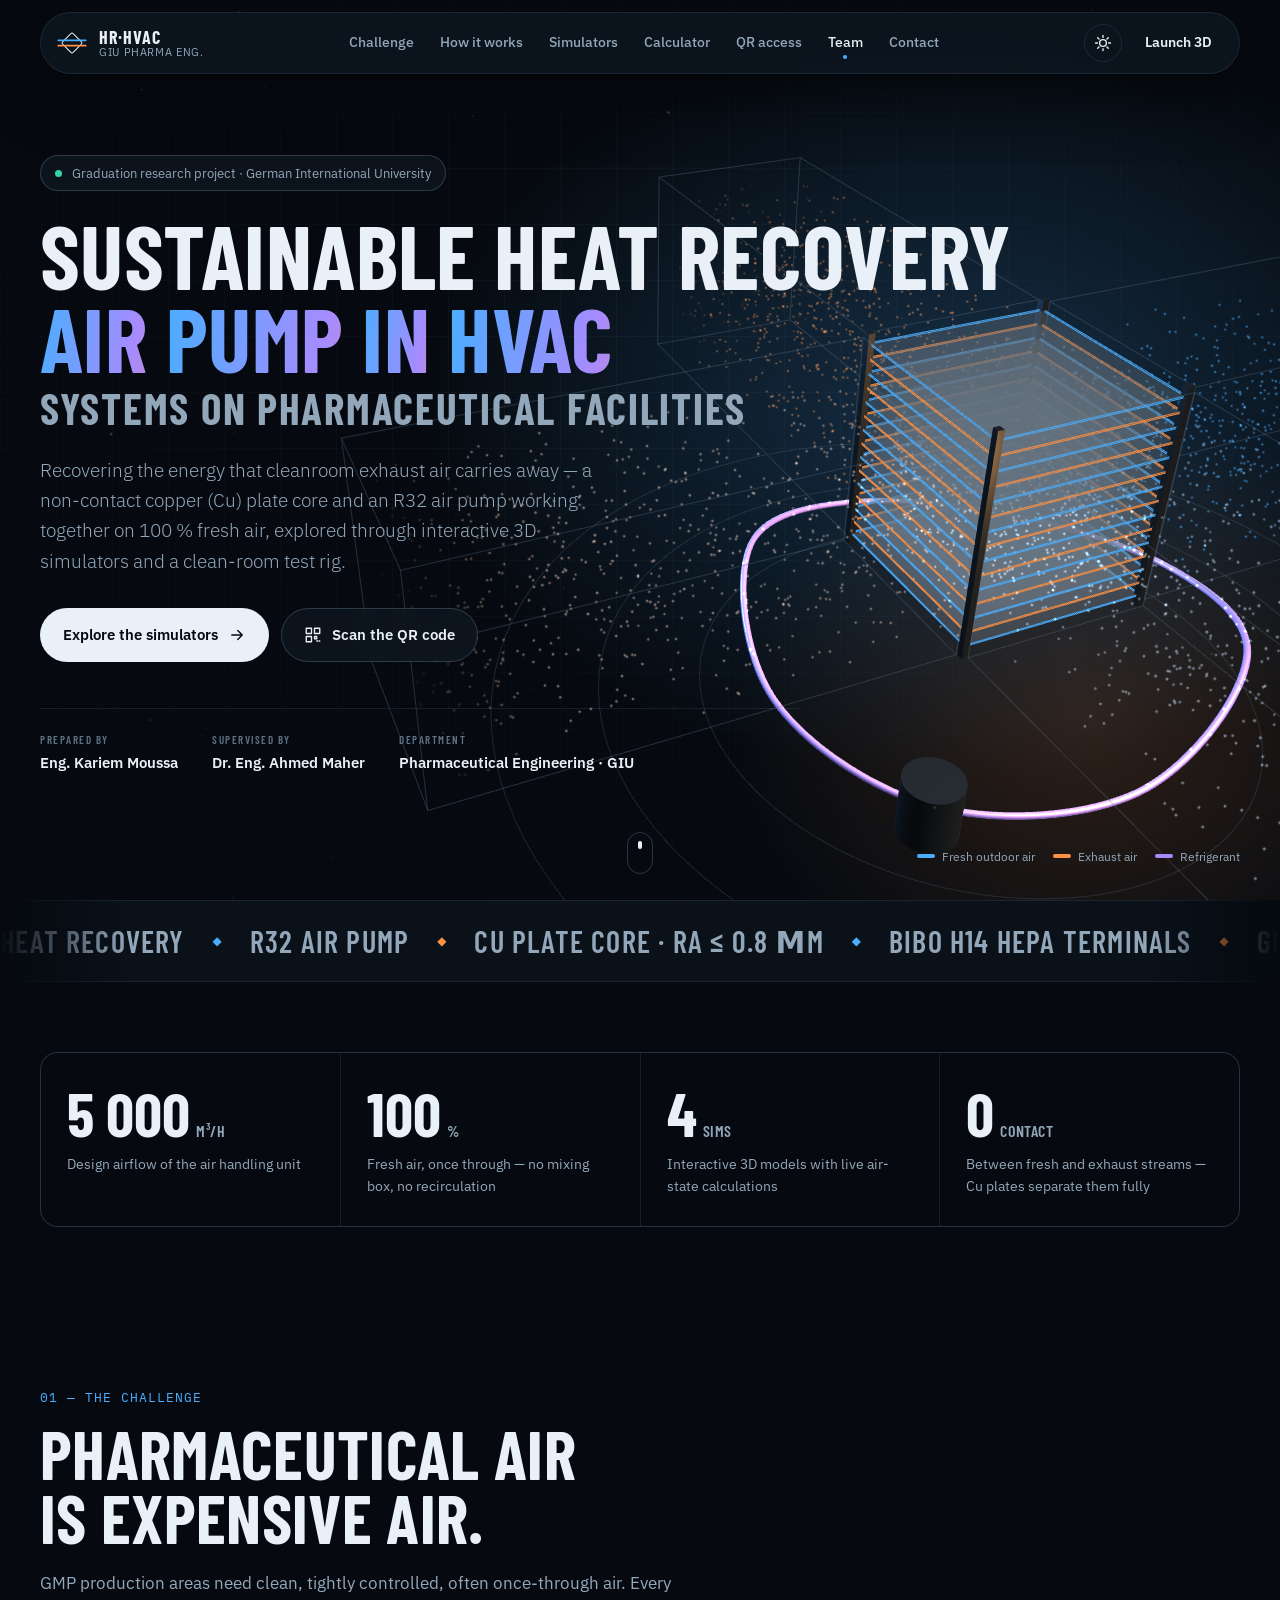
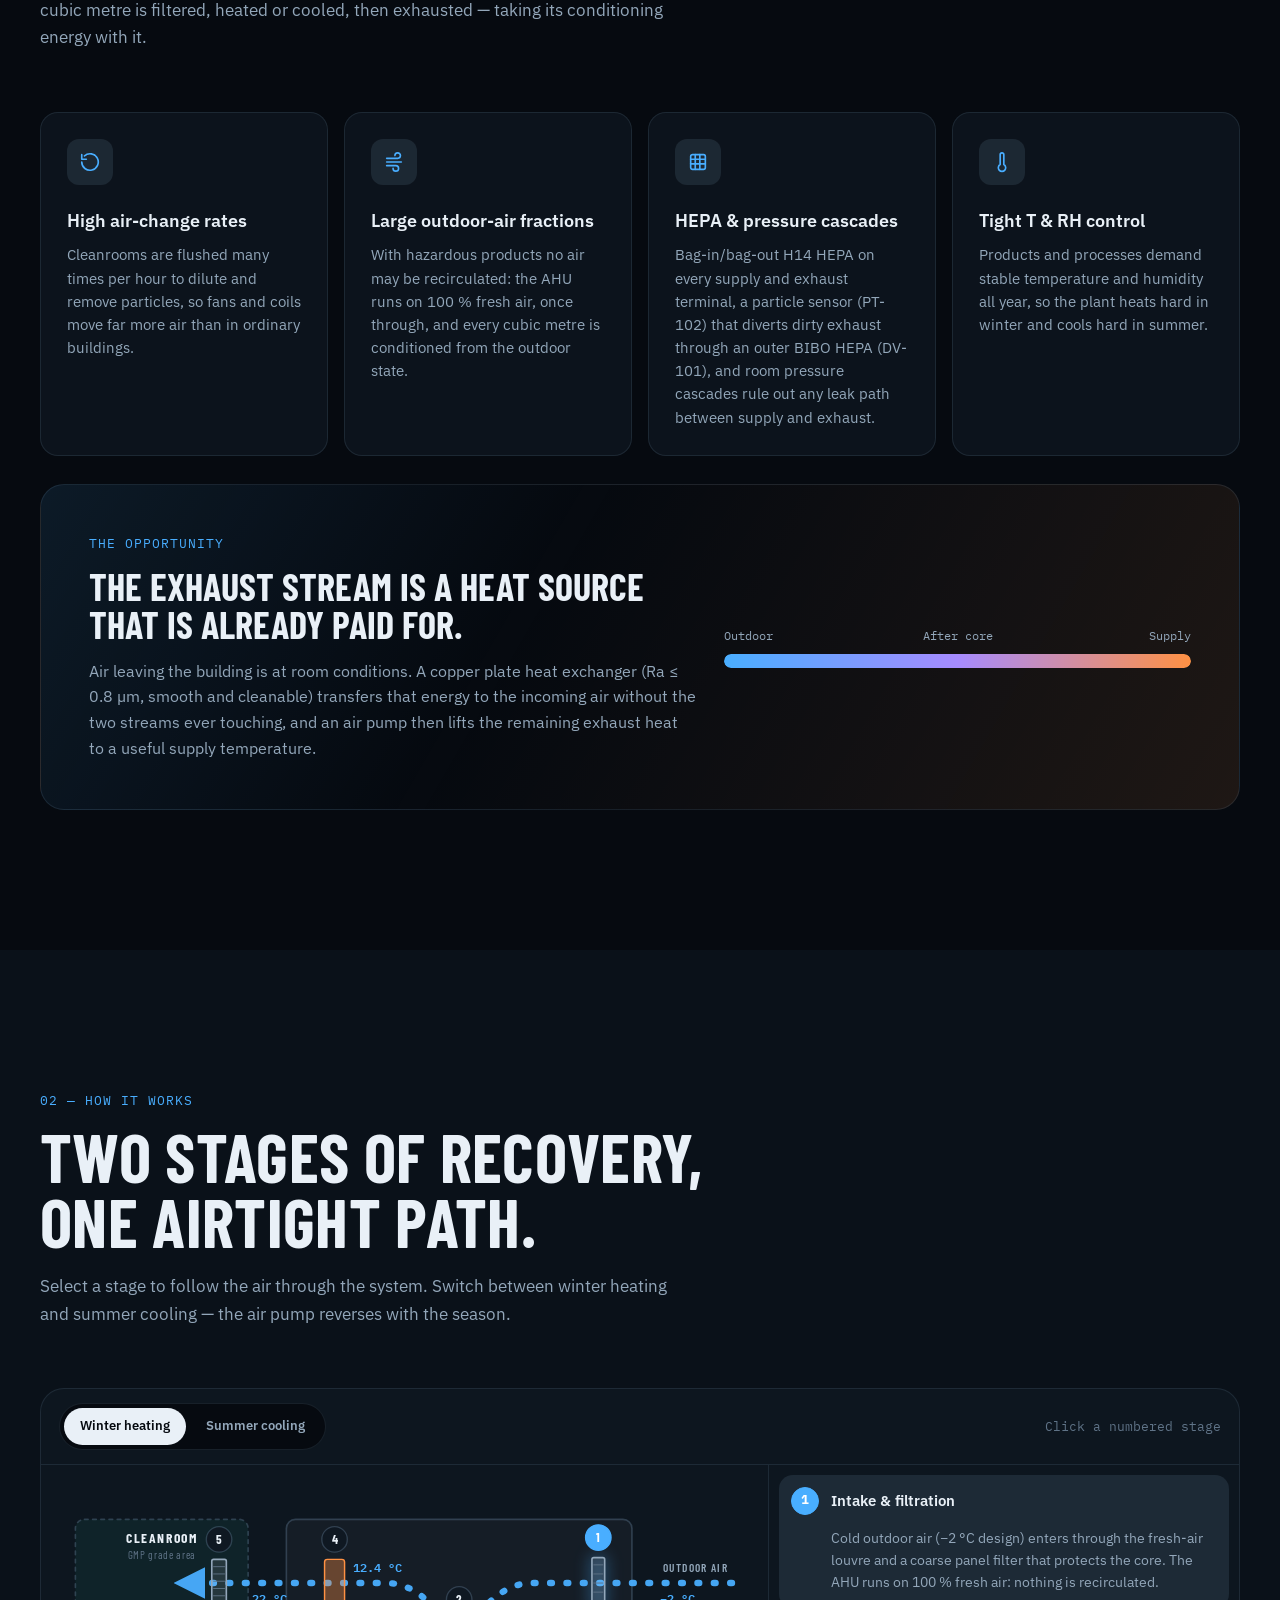
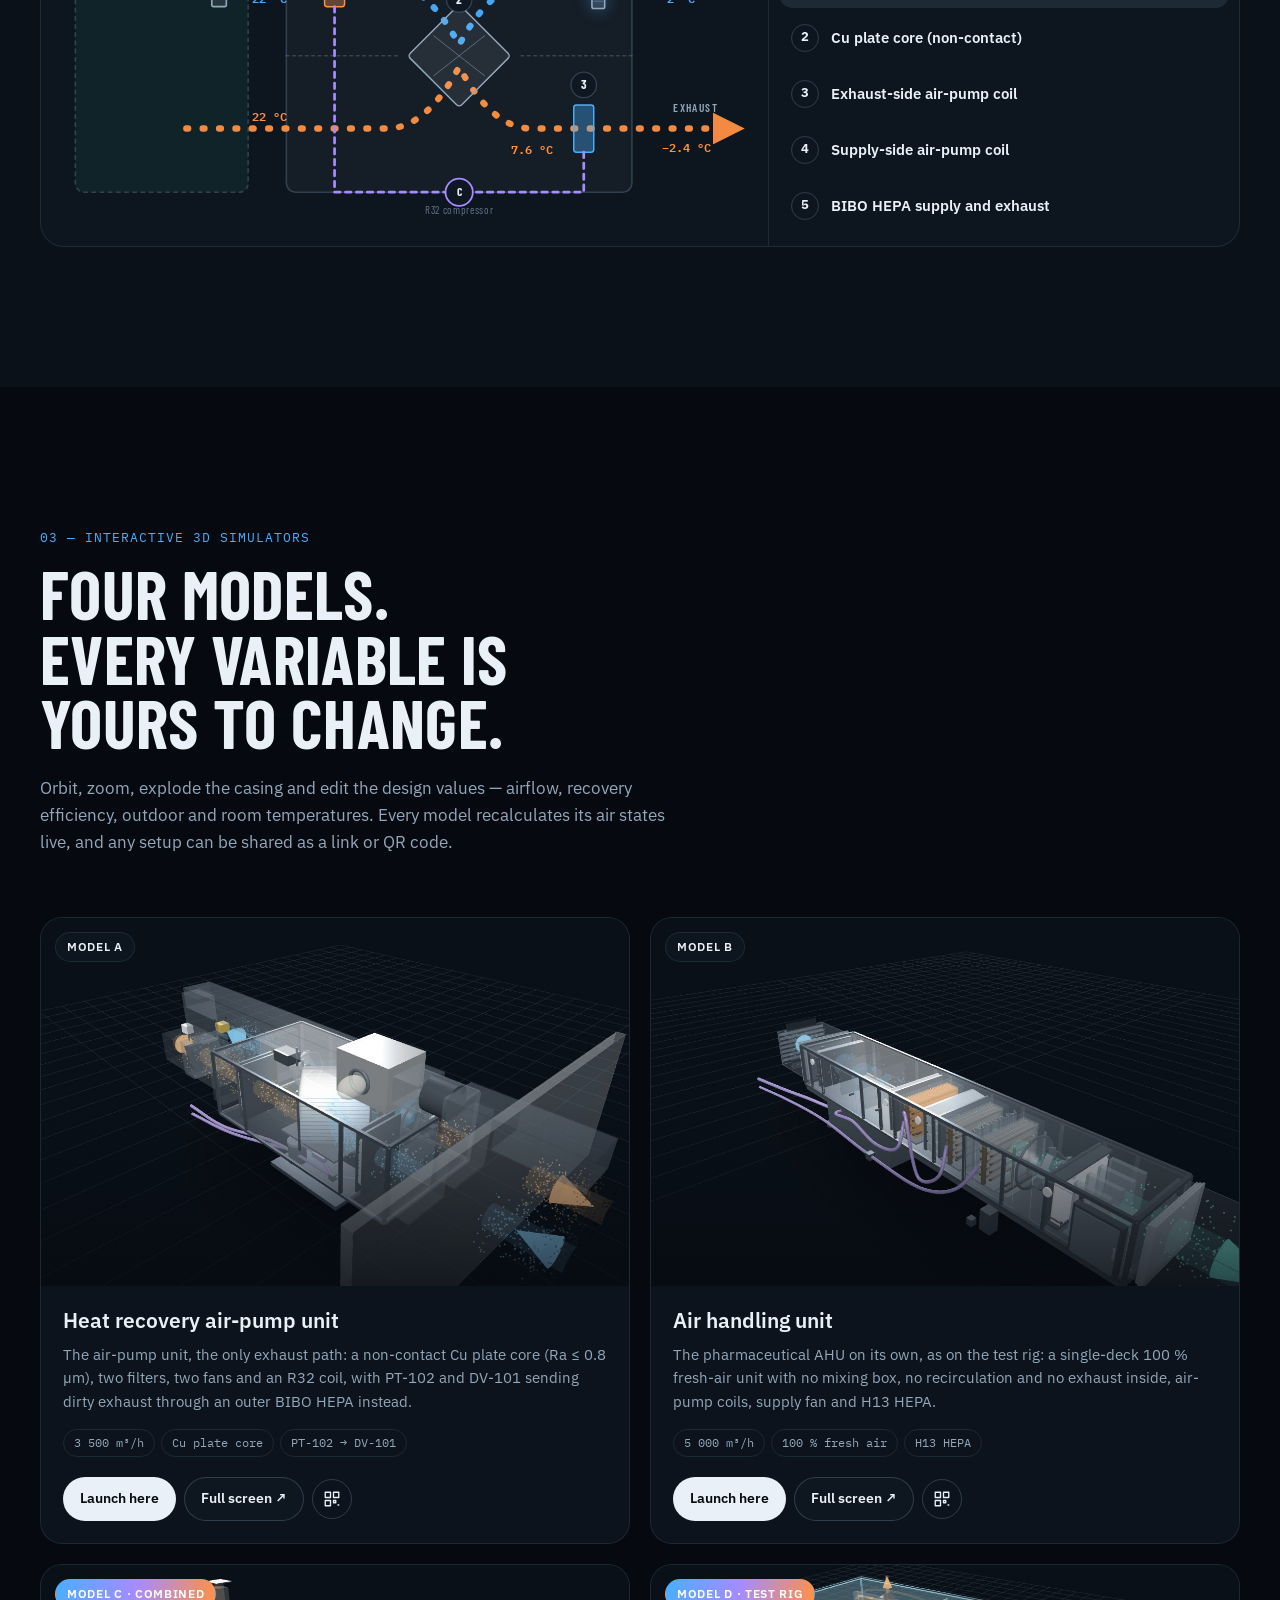
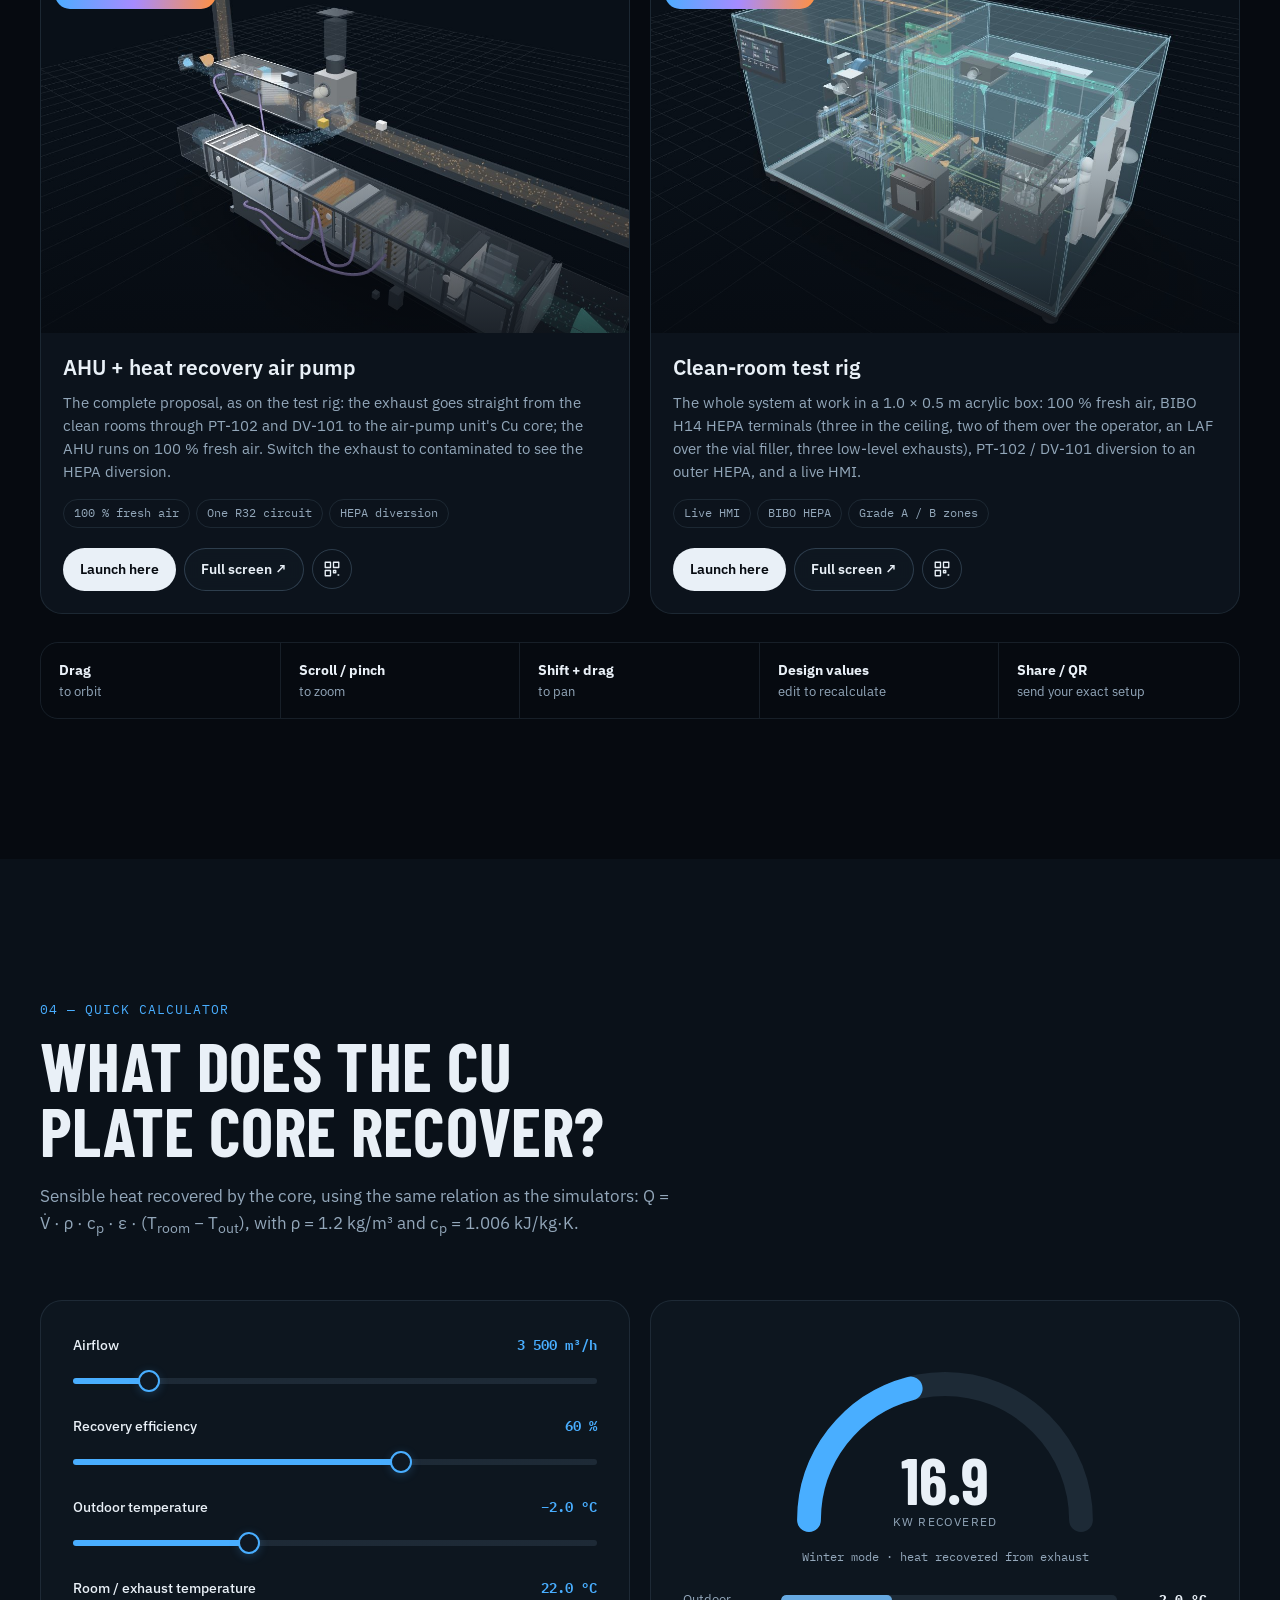
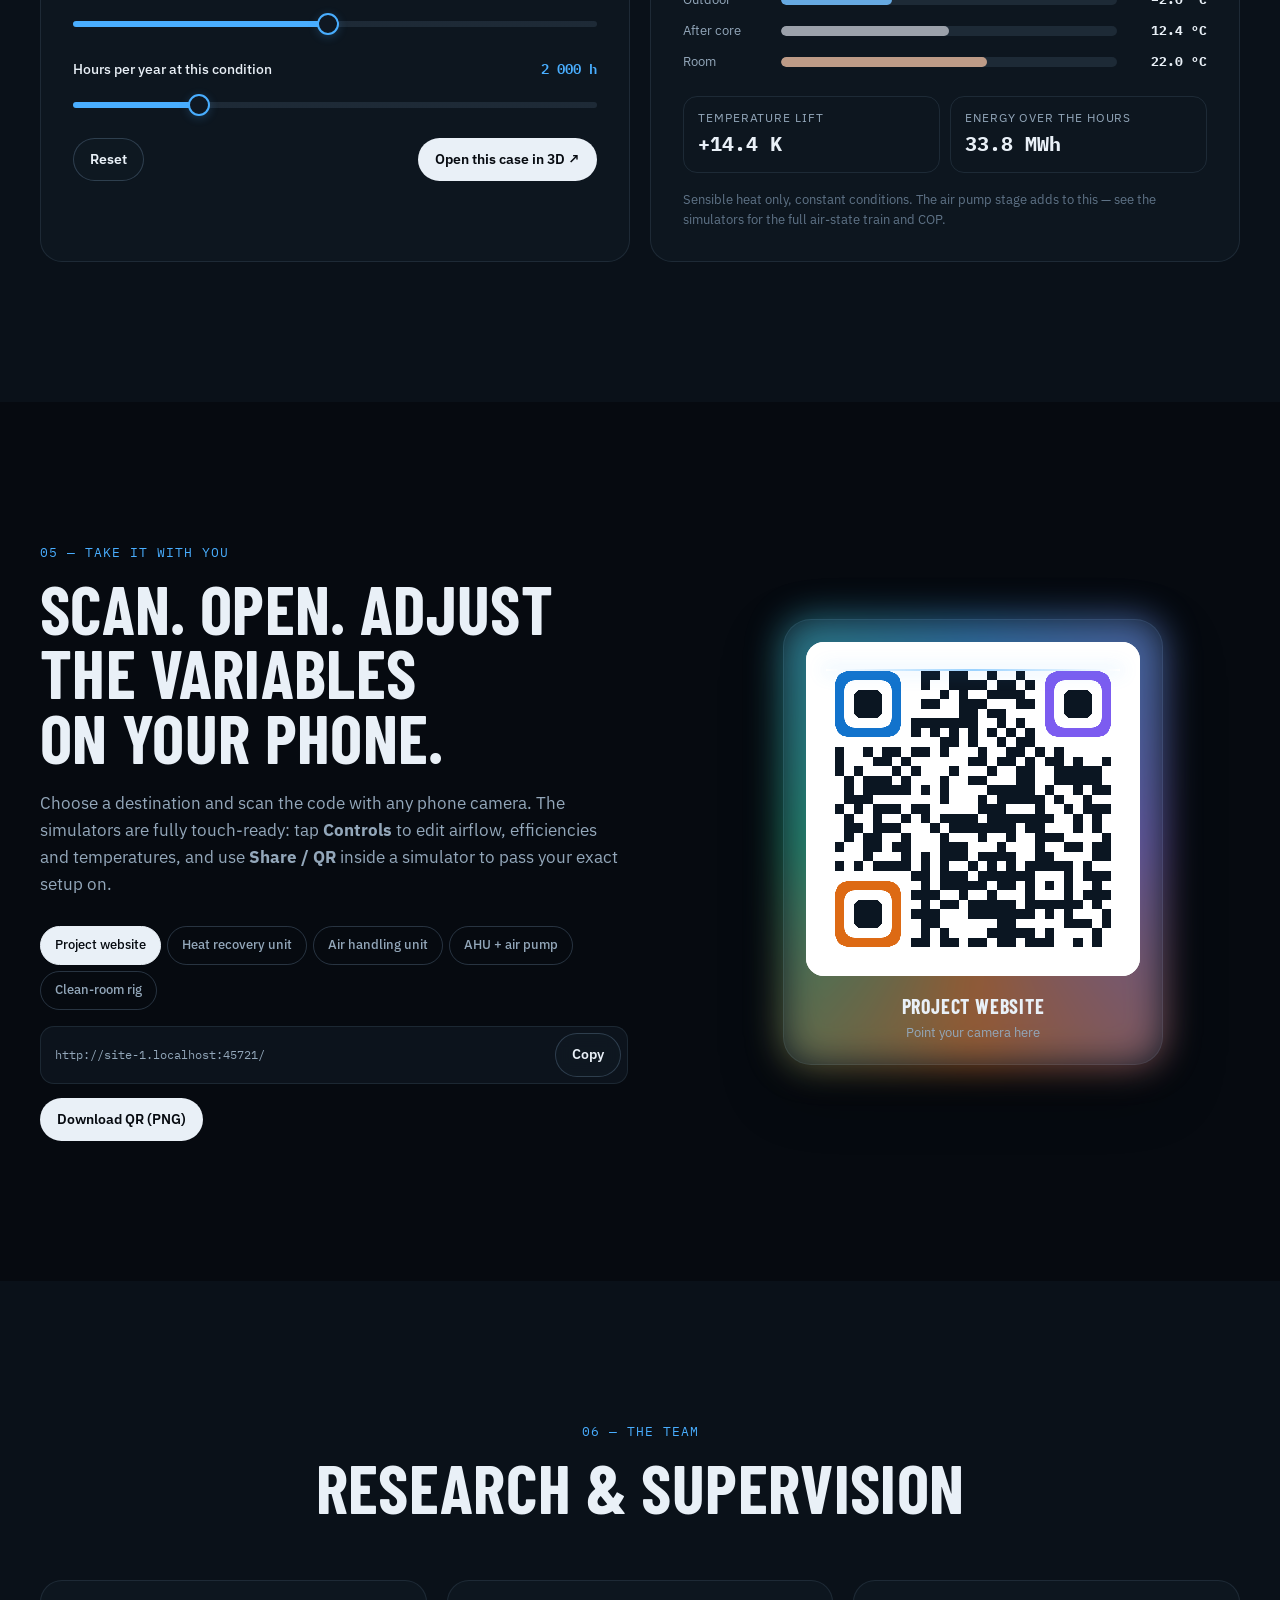
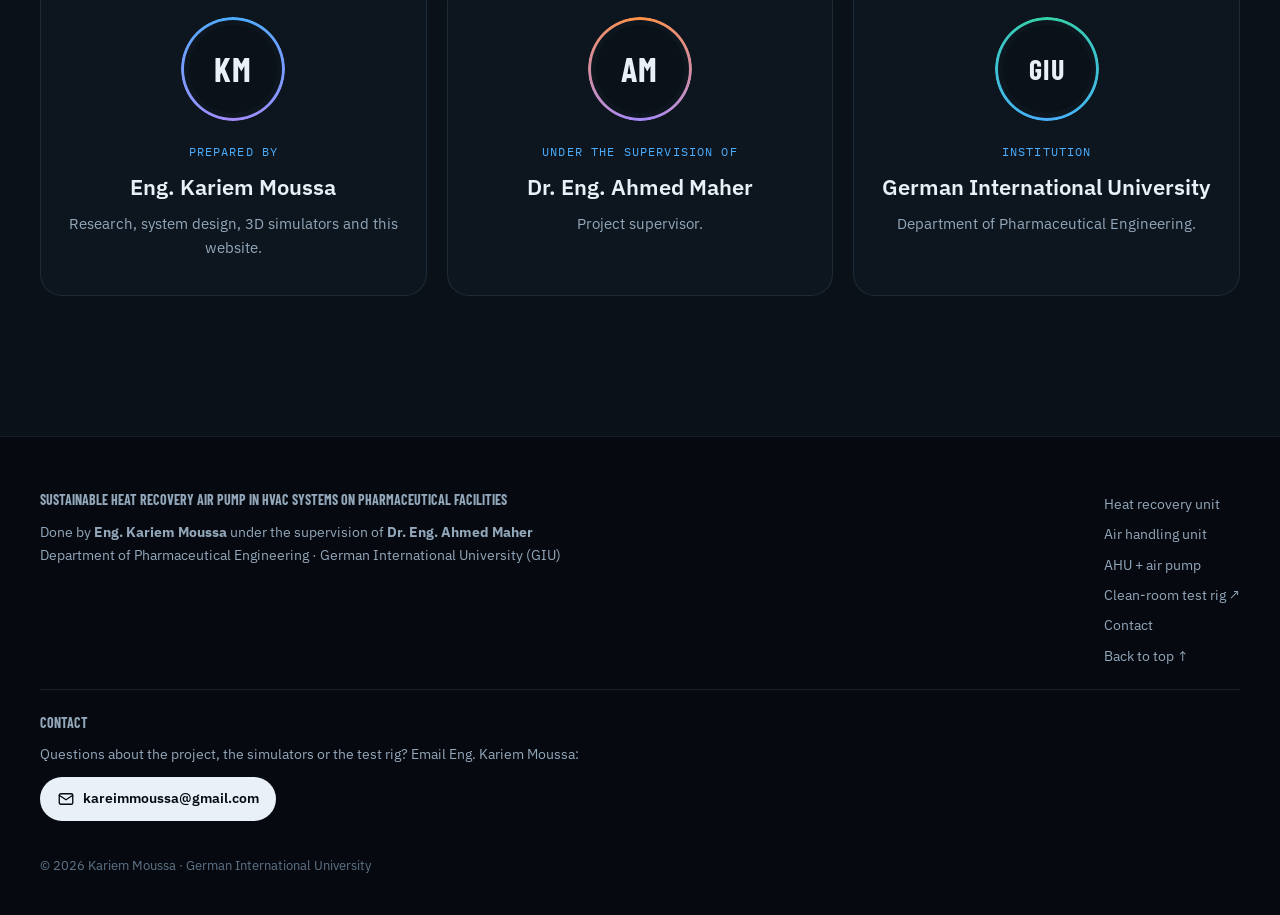
==== commit 46f9f95f: "Model D card: supply terminals 2 + 3 now in the ceiling over the operator Co-Authored-By: Claude Opu" ====
--- a/index.html
+++ b/index.html
@@ -312,7 +312,7 @@
         </div>
         <div class="sim-body">
           <h3>Clean-room test rig</h3>
-          <p>The whole system at work in a 1.0 × 0.5 m acrylic box: 100 % fresh air, BIBO H14 HEPA terminals (ceiling, right wall, LAF over the vial filler, three low-level exhausts), PT-102 / DV-101 diversion to an outer HEPA, and a live HMI.</p>
+          <p>The whole system at work in a 1.0 × 0.5 m acrylic box: 100 % fresh air, BIBO H14 HEPA terminals (three in the ceiling, two of them over the operator, an LAF over the vial filler, three low-level exhausts), PT-102 / DV-101 diversion to an outer HEPA, and a live HMI.</p>
           <ul class="chips"><li>Live HMI</li><li>BIBO HEPA</li><li>Grade A / B zones</li></ul>
           <div class="sim-acts">
             <button class="btn btn-primary btn-sm" data-launch="clean-room">Launch here</button>
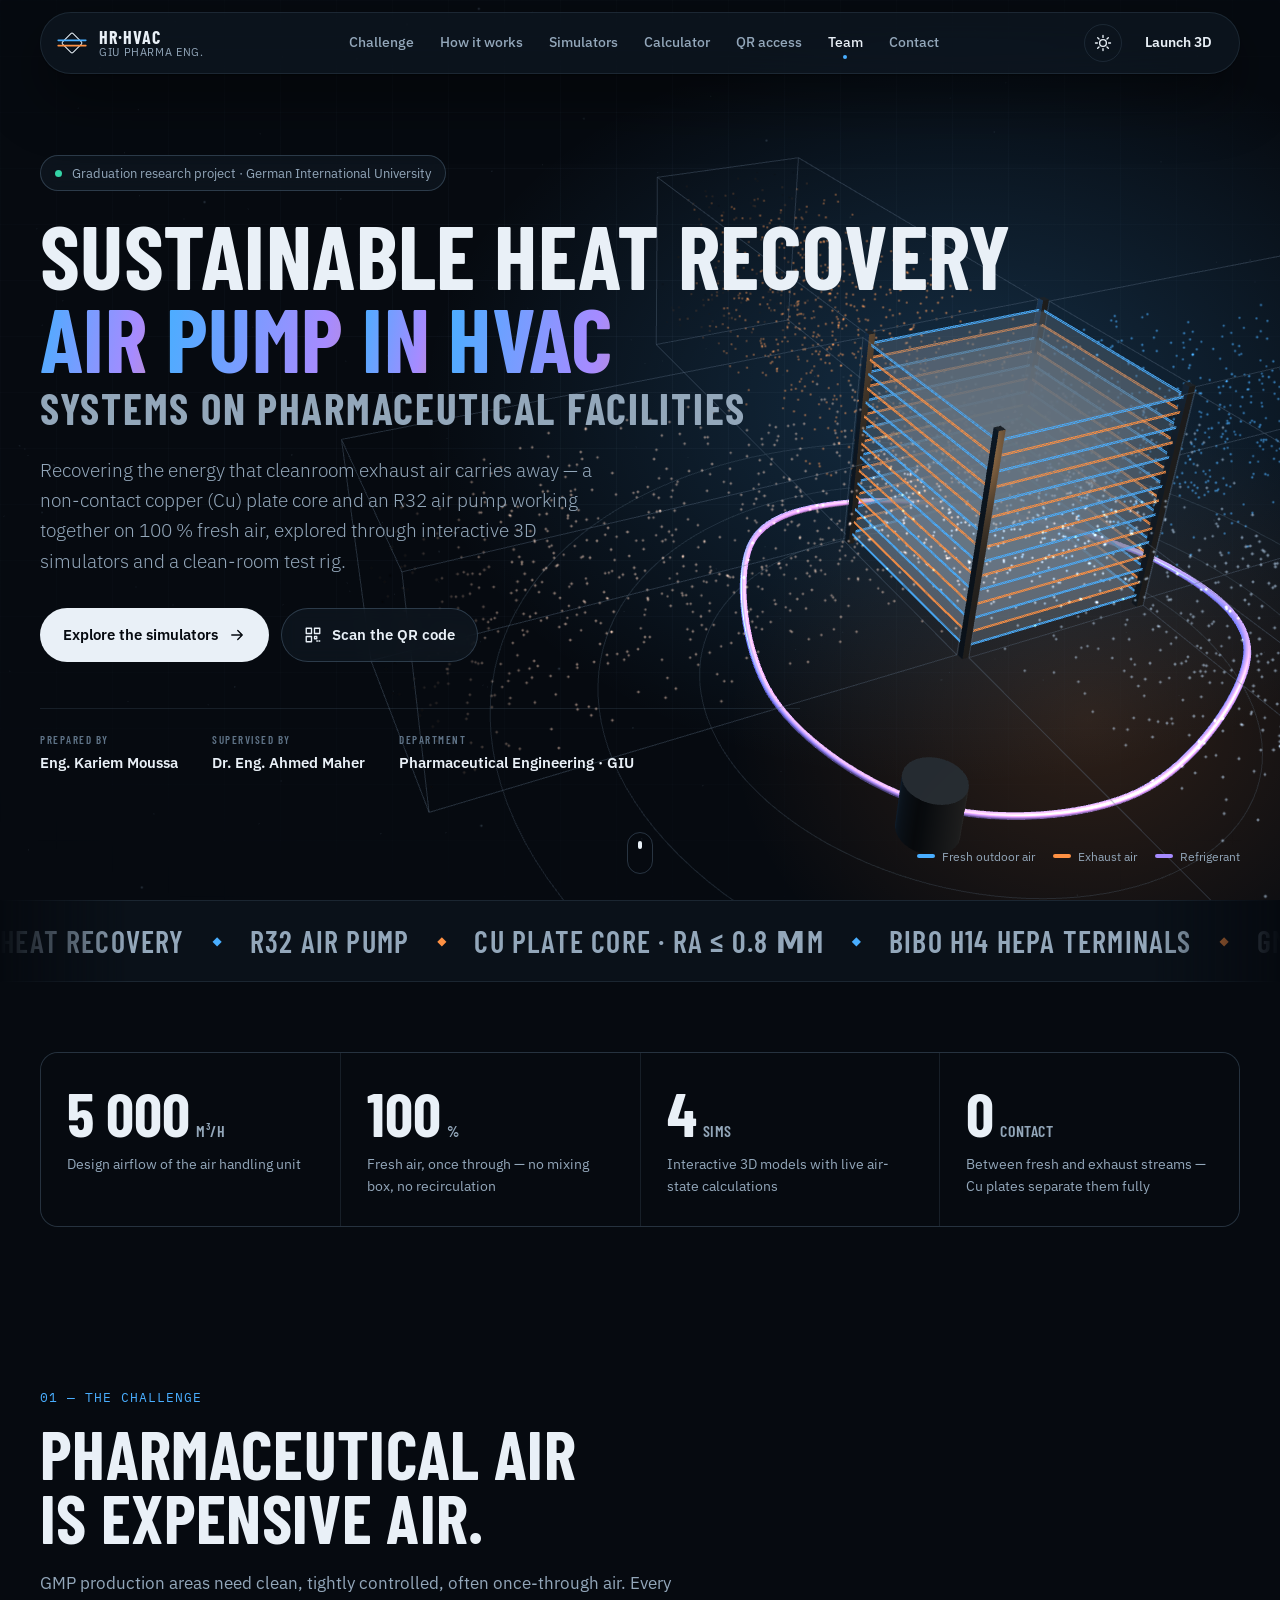
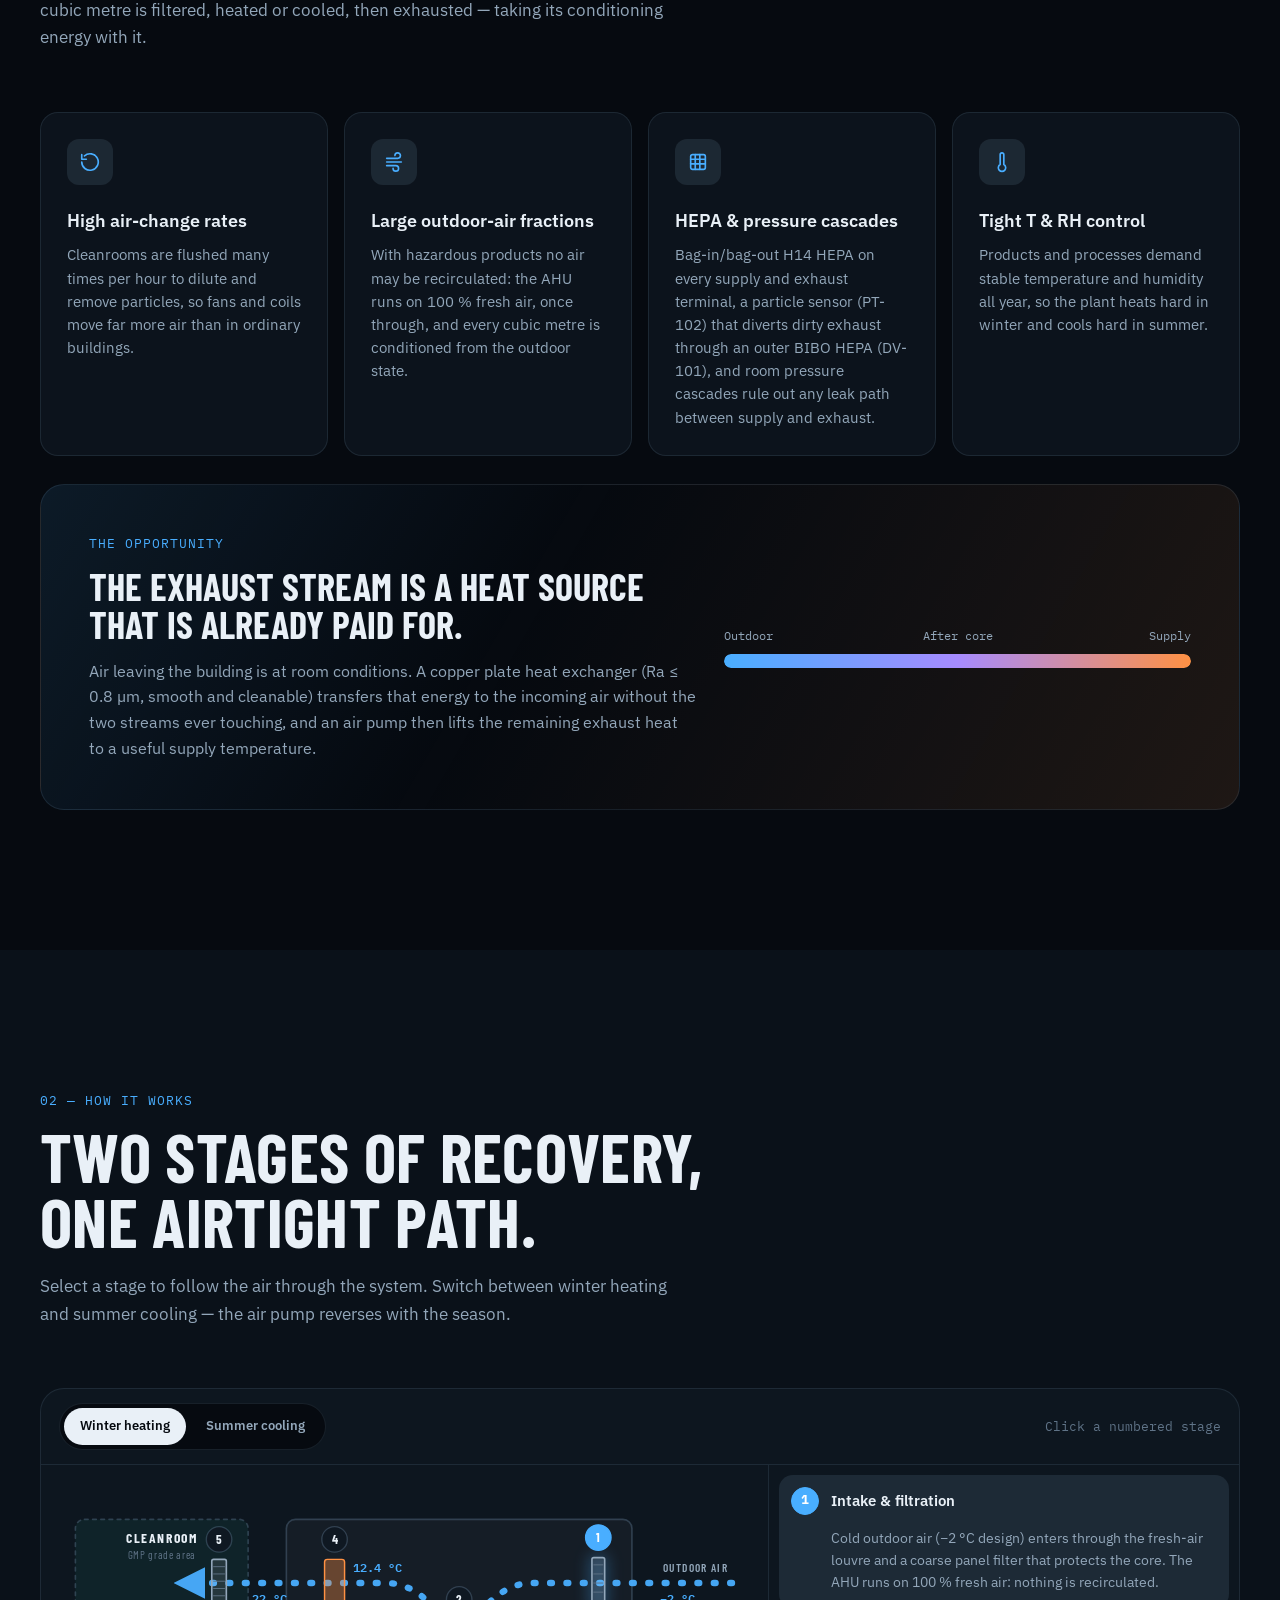
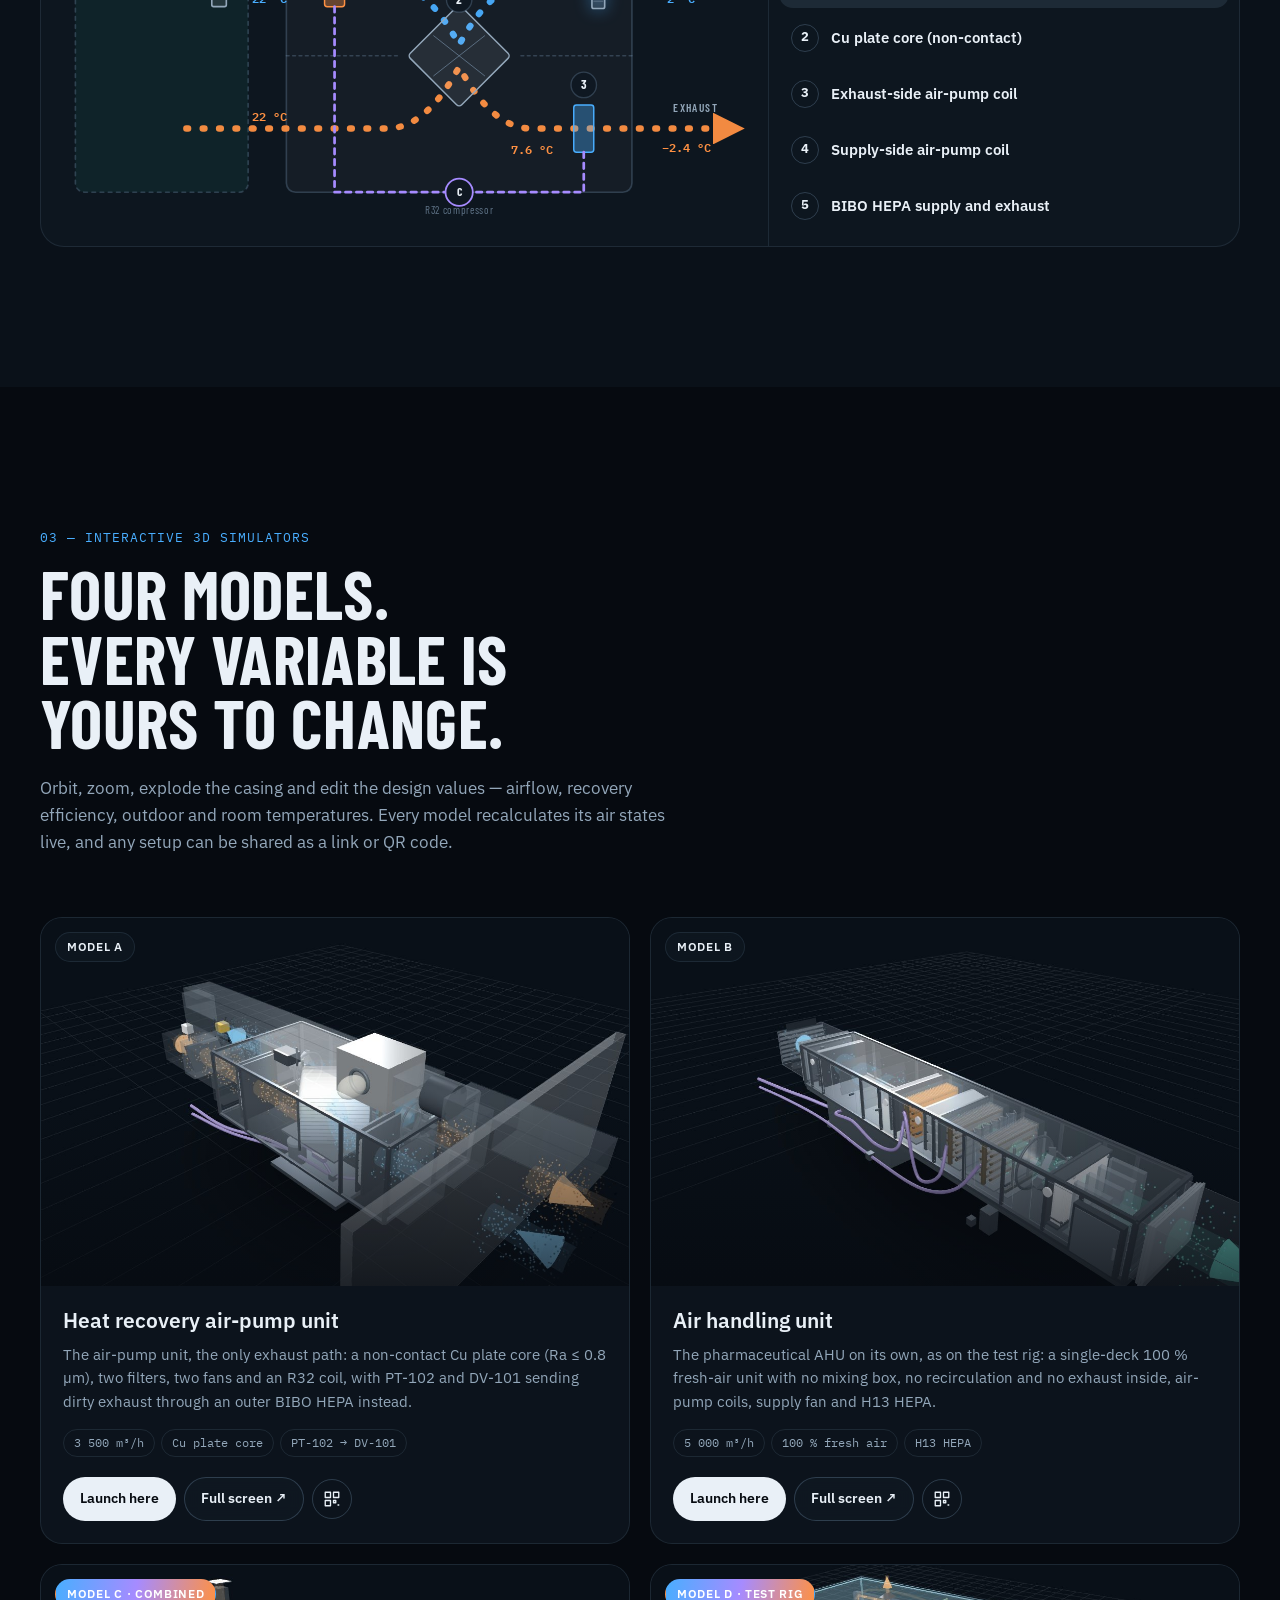
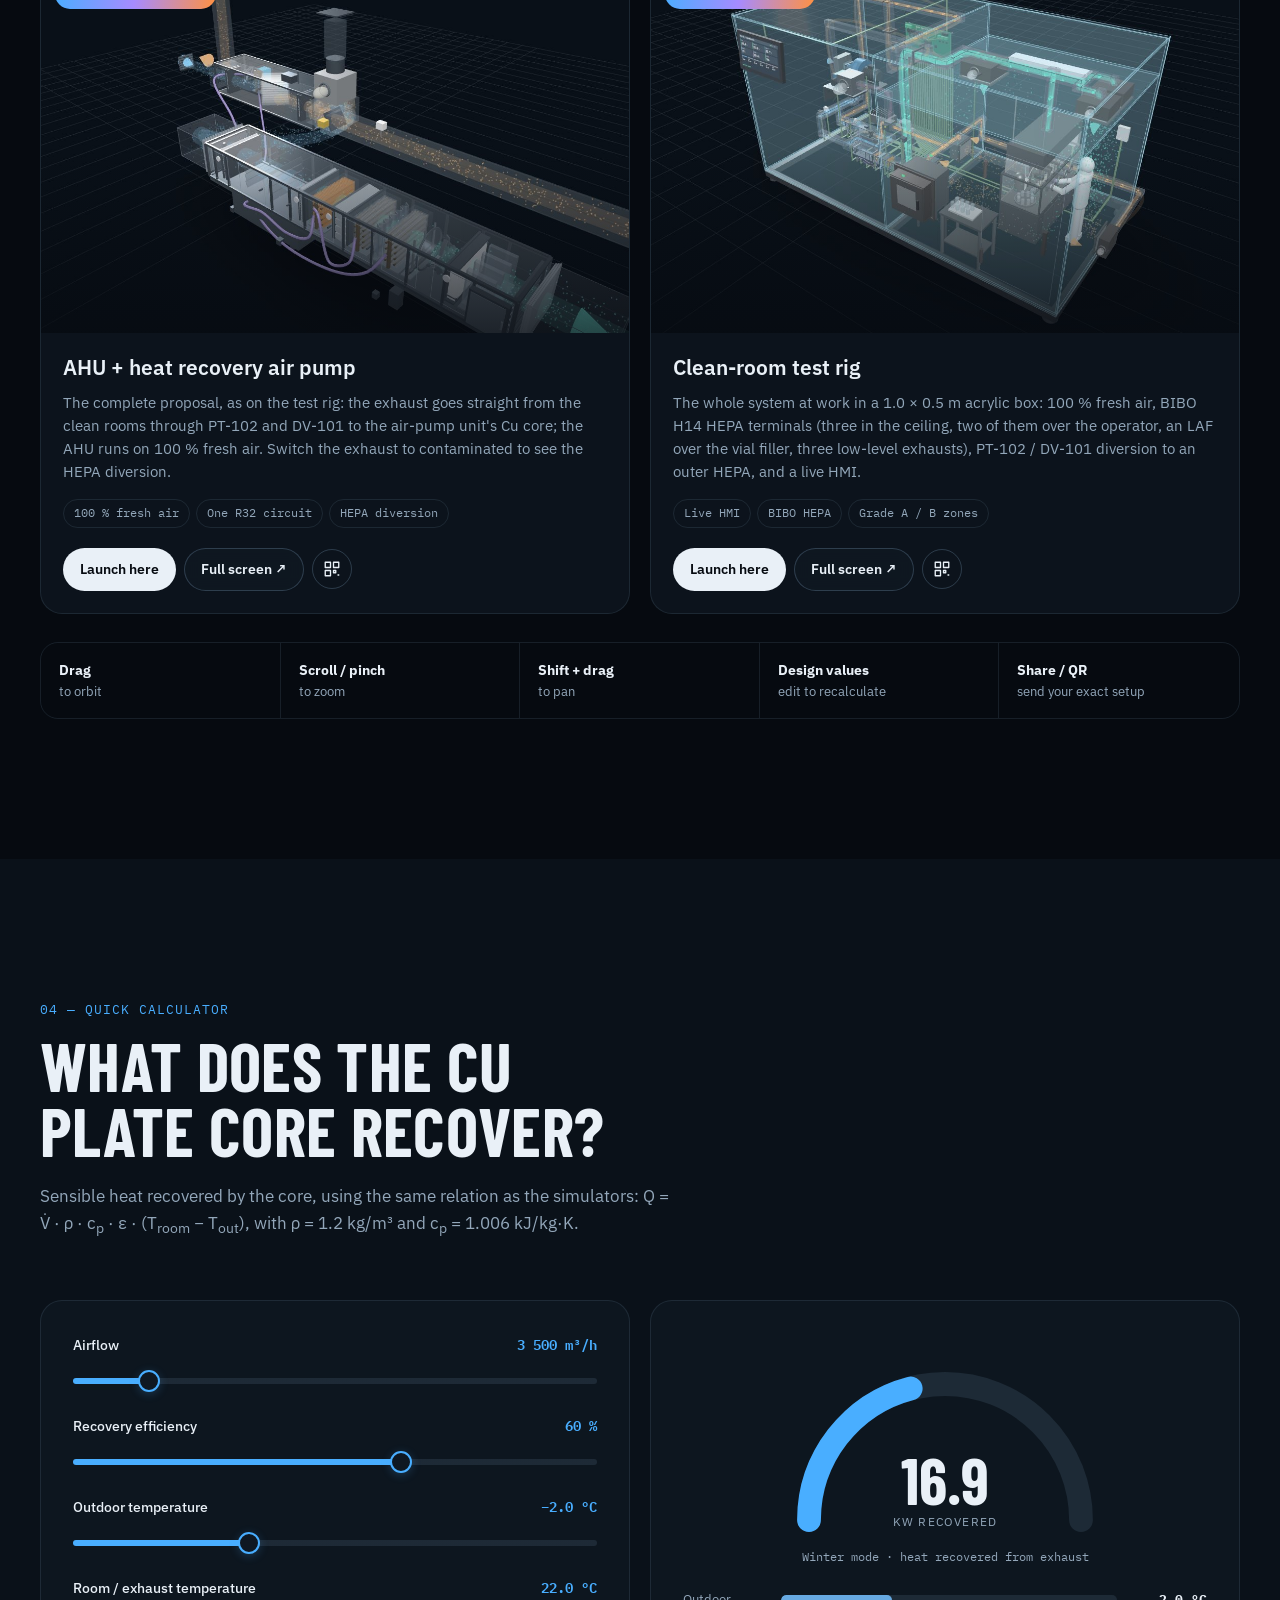
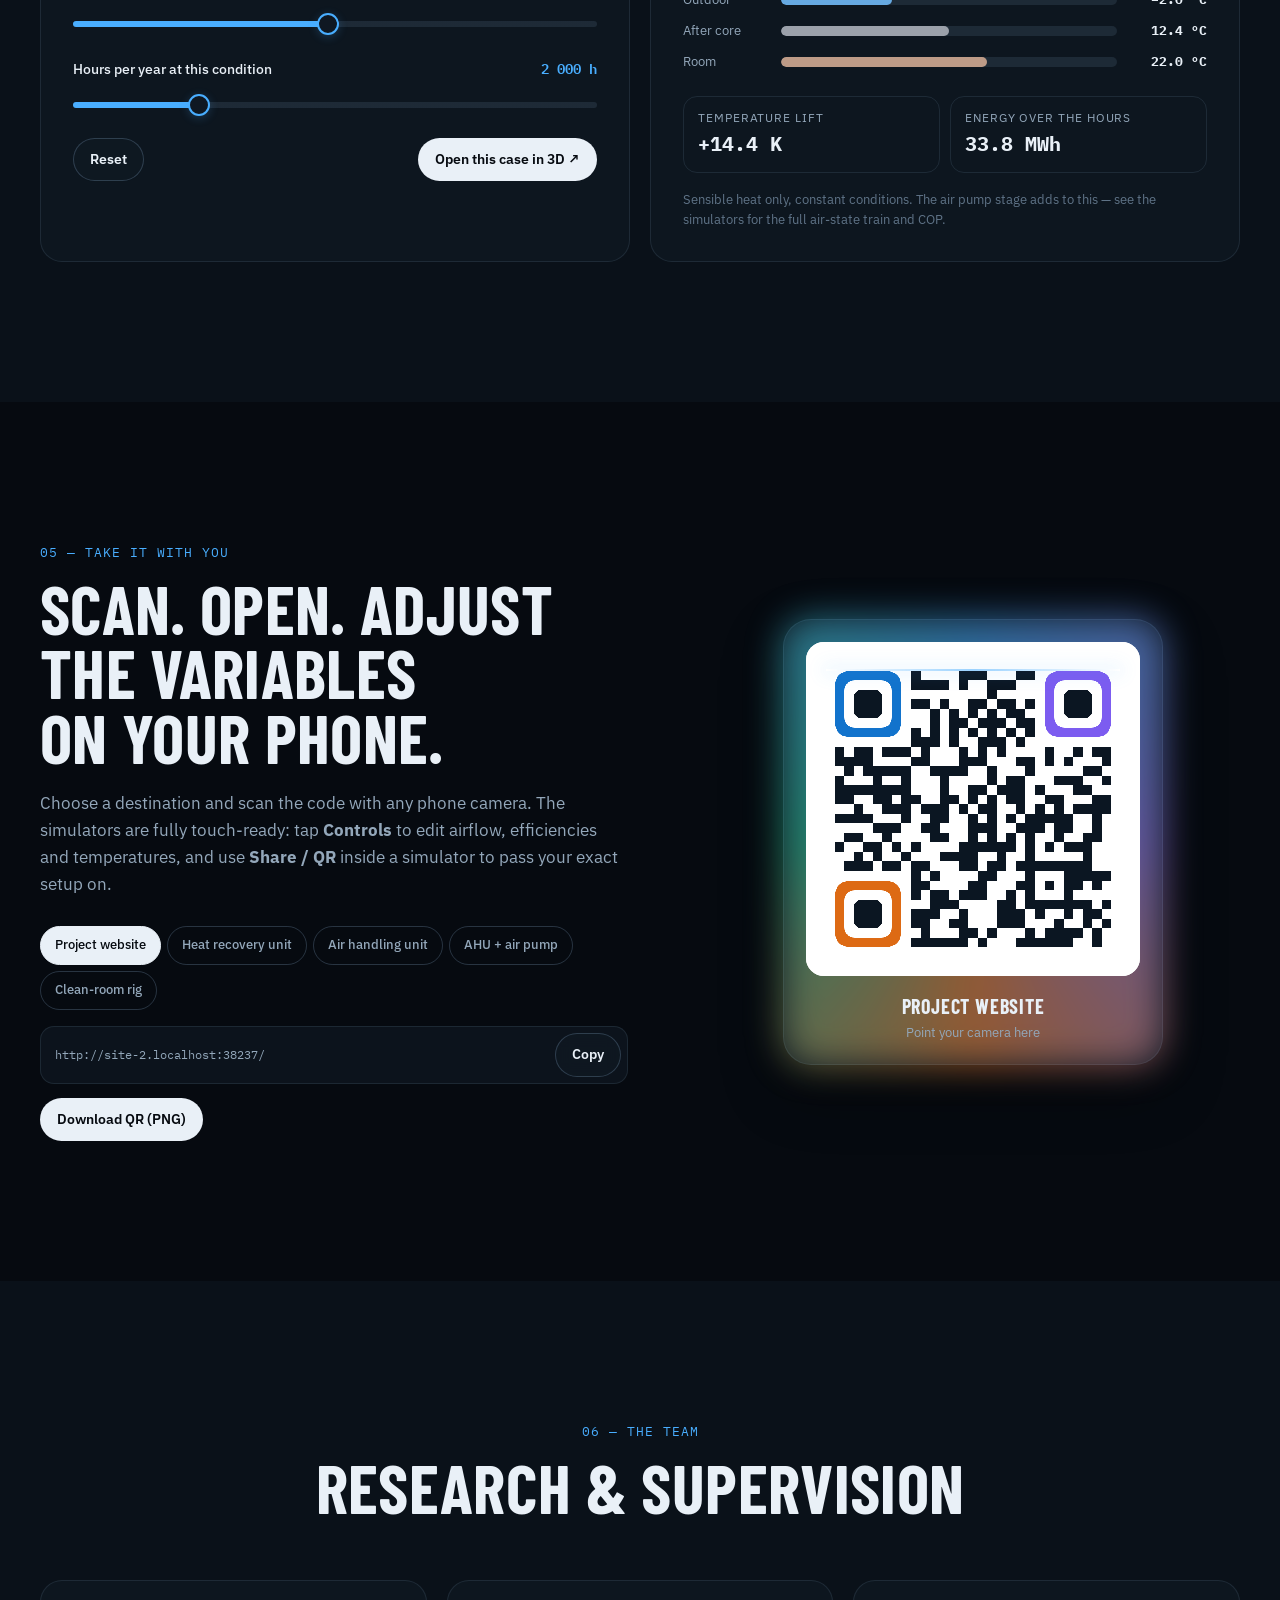
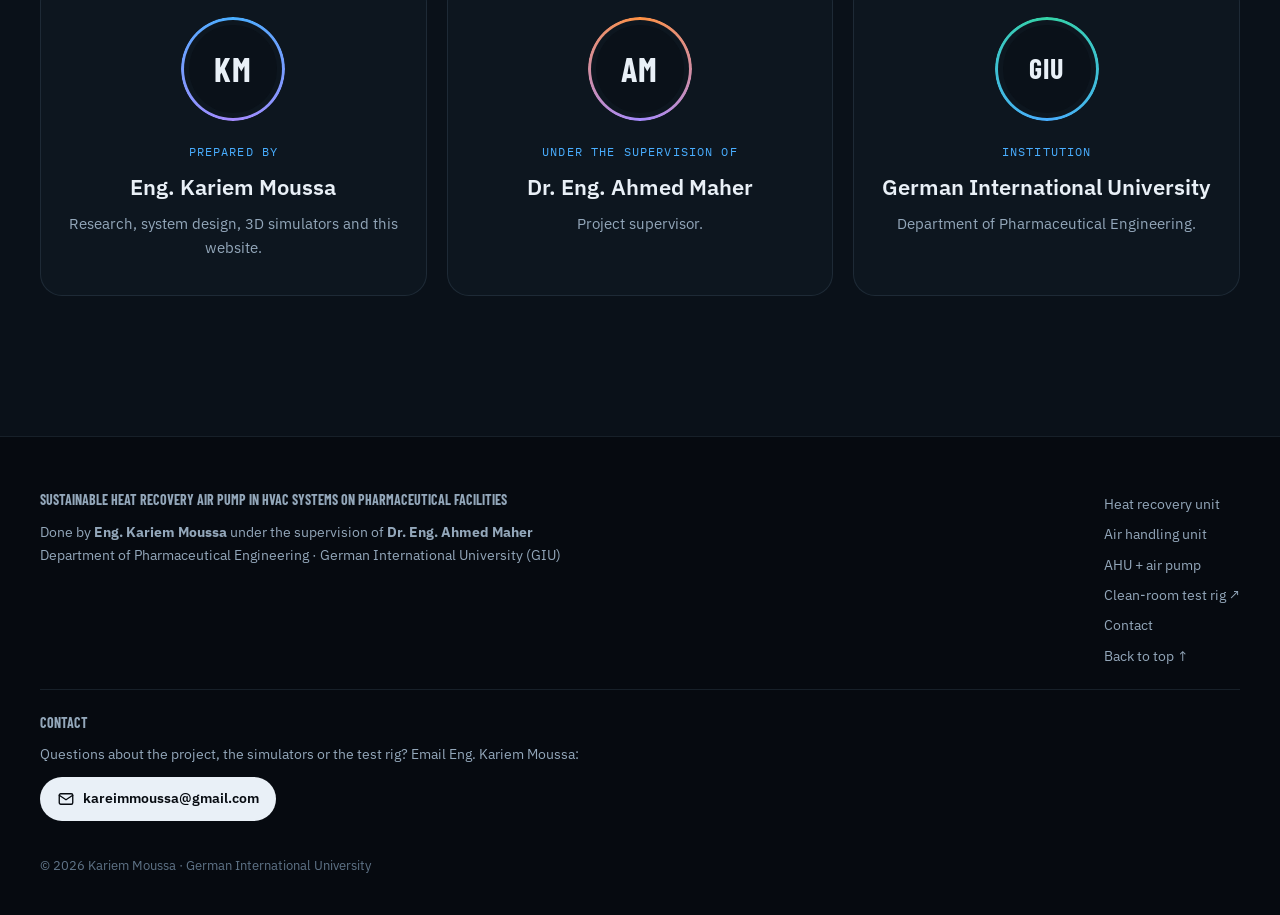
==== commit 0abf02b6: "Model D card picture: new layout (ceiling terminals over the operator, exhaust terminal 3 on the rig" ====
--- a/index.html
+++ b/index.html
@@ -306,7 +306,7 @@
 
       <article class="sim reveal" style="--d:.24s" data-sim="clean-room">
         <div class="sim-media tilt">
-          <img src="assets/img/sim-clean-room-rig.jpg?v=20261014" alt="3D model of the clean-room test rig: AHU and air pump supplying a clean room with a vial filling machine" loading="lazy" width="1200" height="750">
+          <img src="assets/img/sim-clean-room-rig.jpg?v=20261015b" alt="3D model of the clean-room test rig: AHU and air pump supplying a clean room with a vial filling machine" loading="lazy" width="1200" height="750">
           <span class="sim-tag hot">Model D · Test rig</span>
           <div class="sim-play" aria-hidden="true"><svg viewBox="0 0 24 24"><path d="M8 5v14l11-7z"/></svg></div>
         </div>
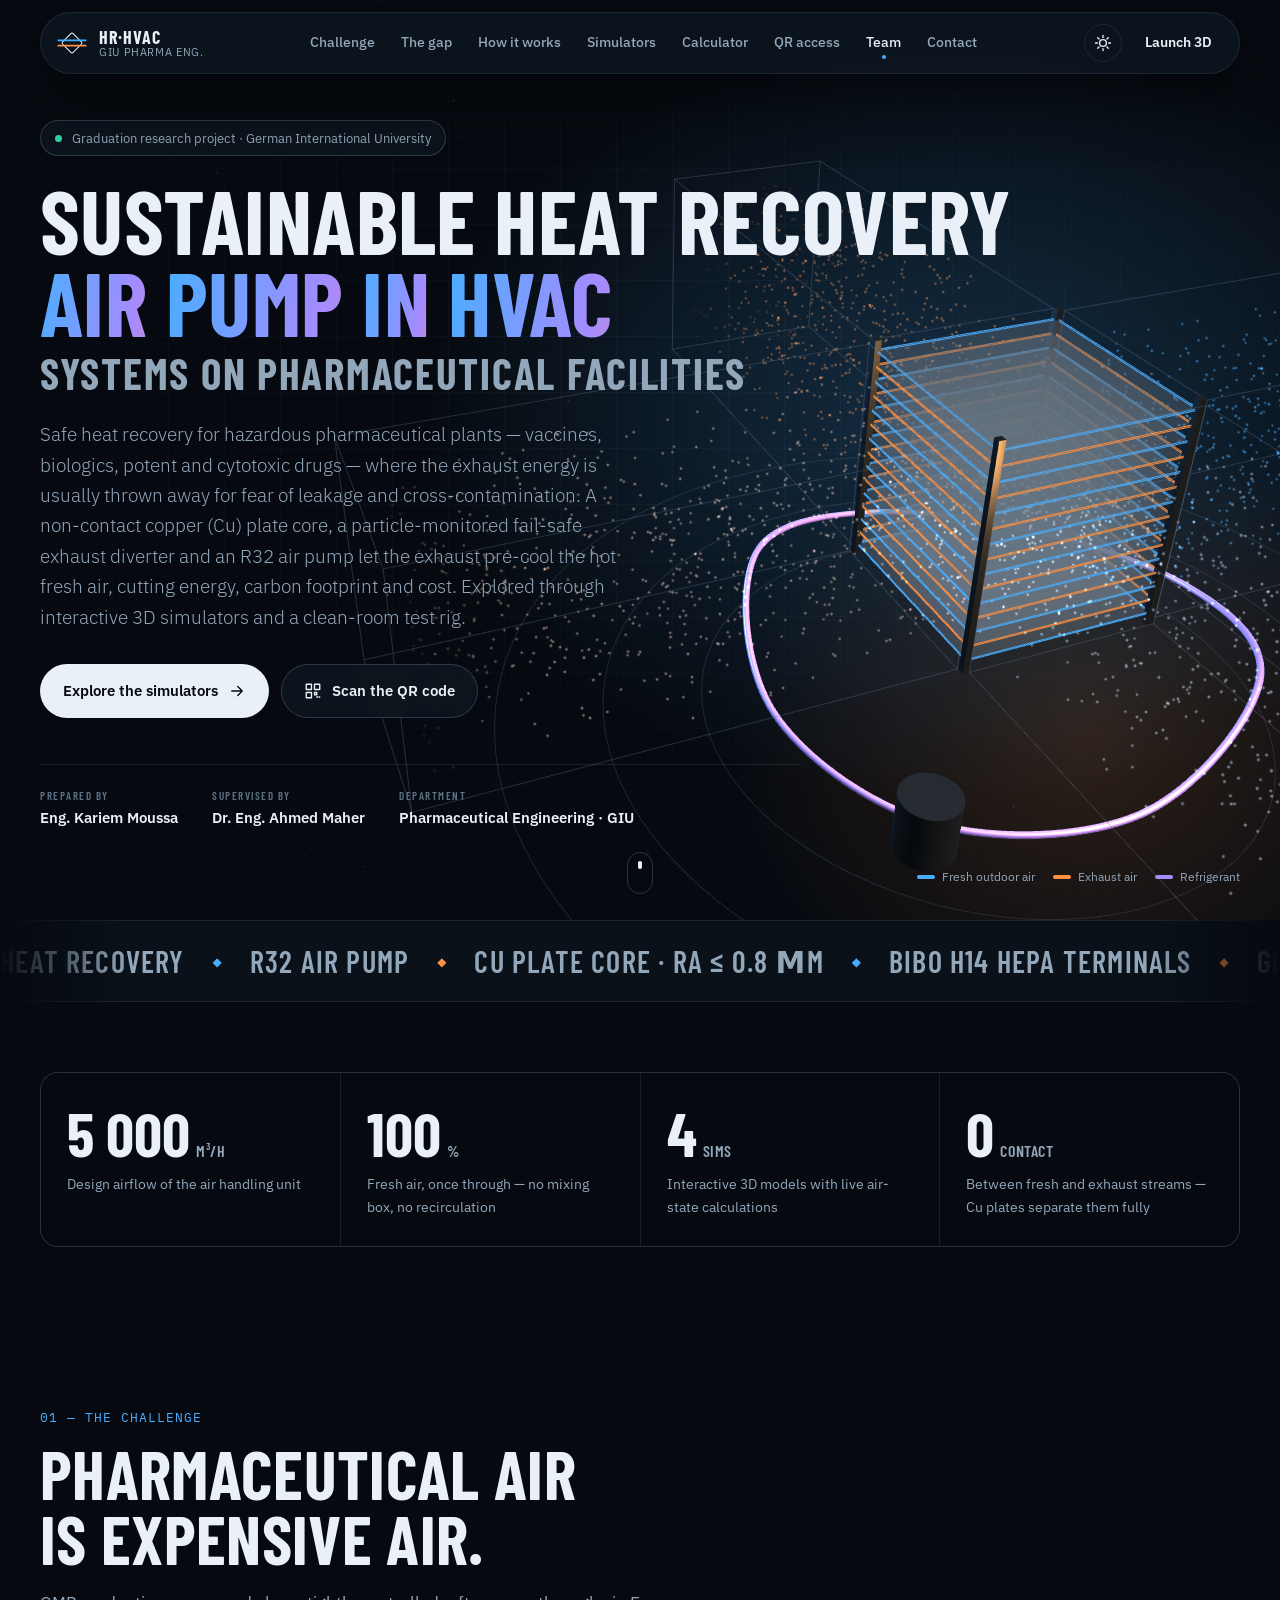
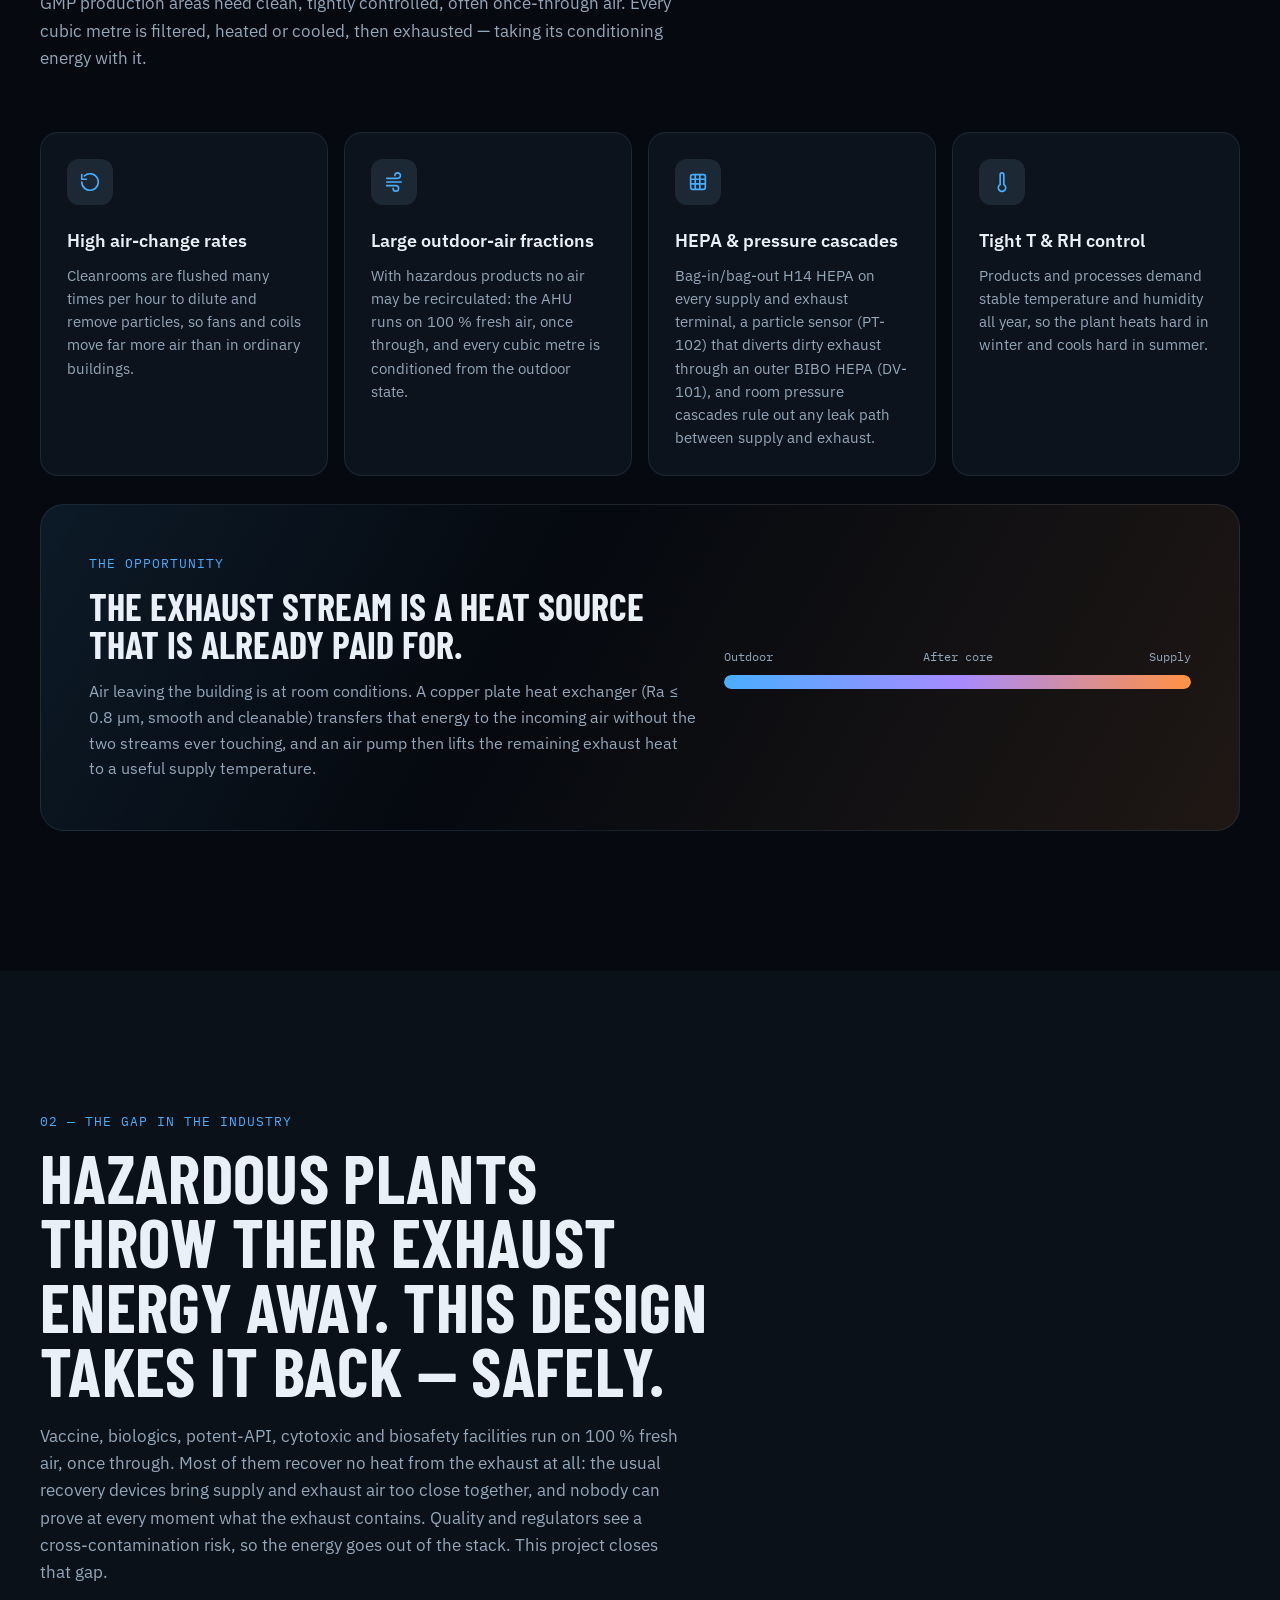
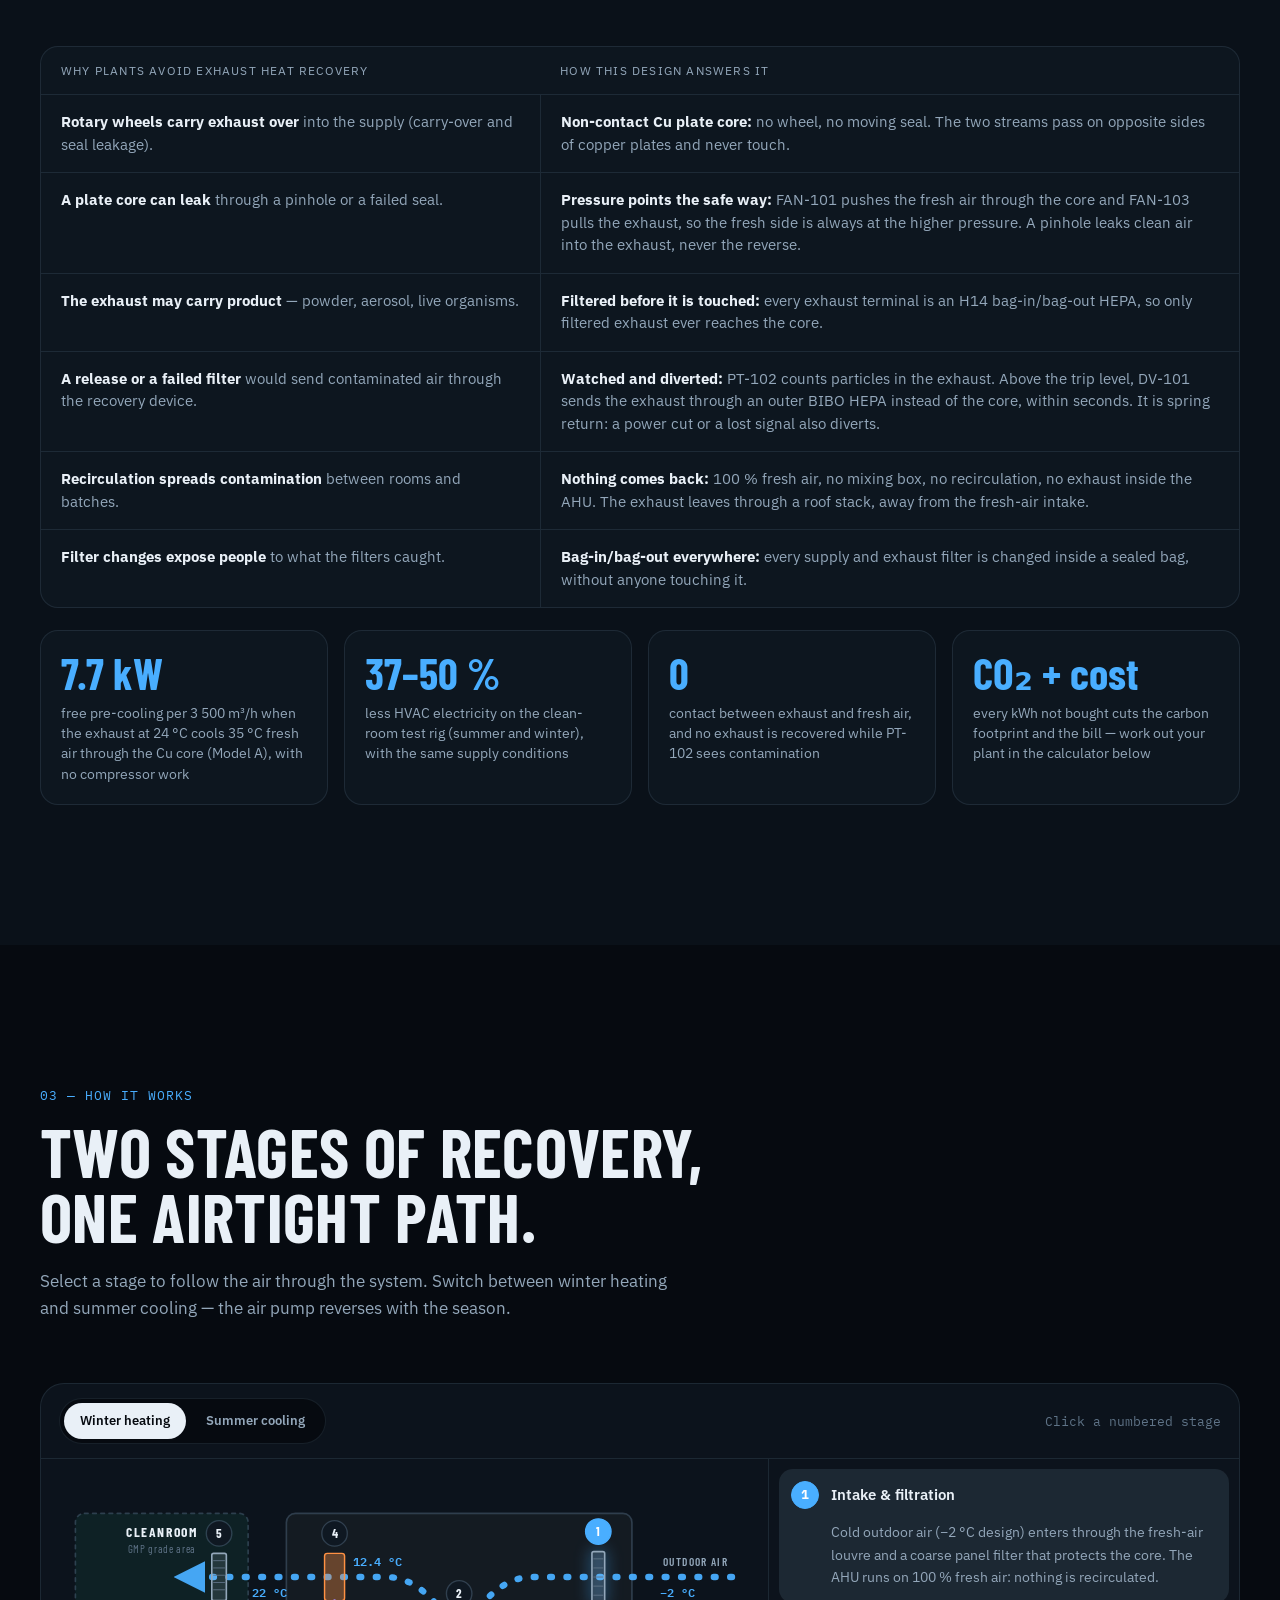
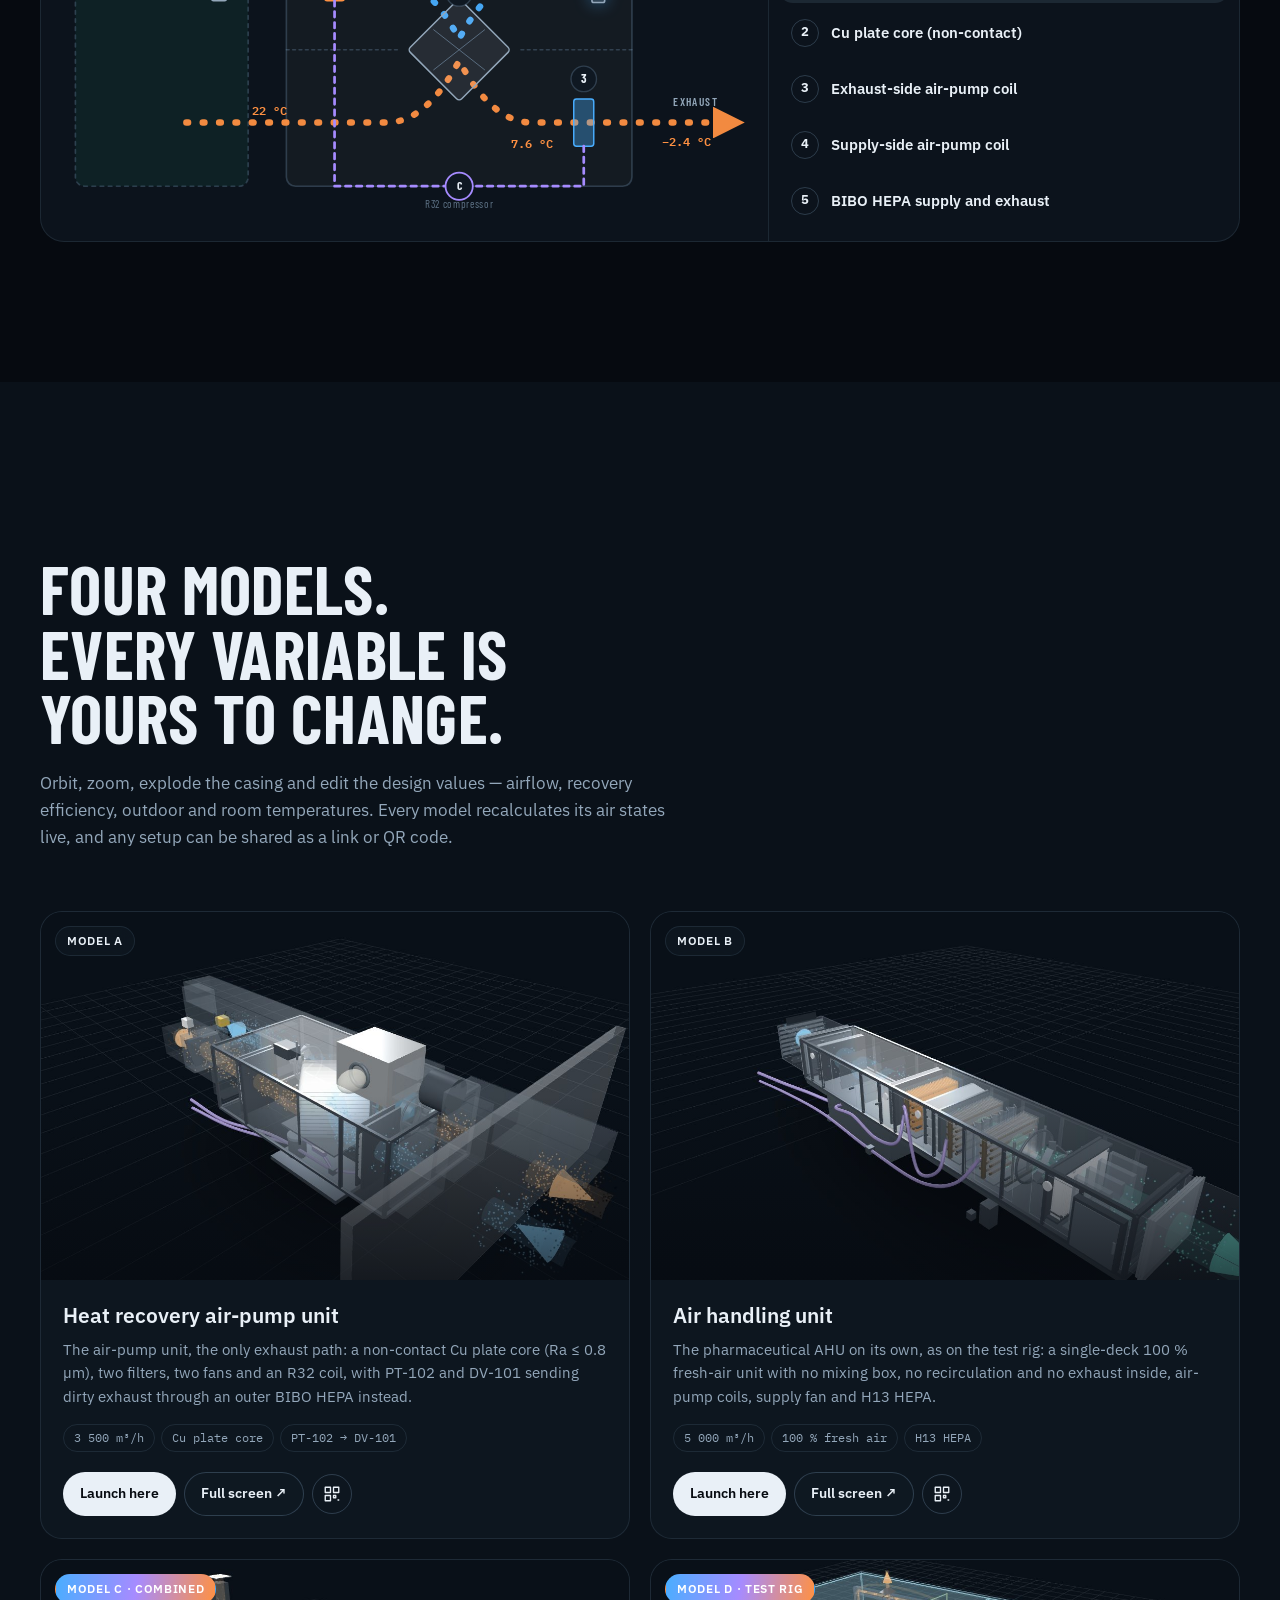
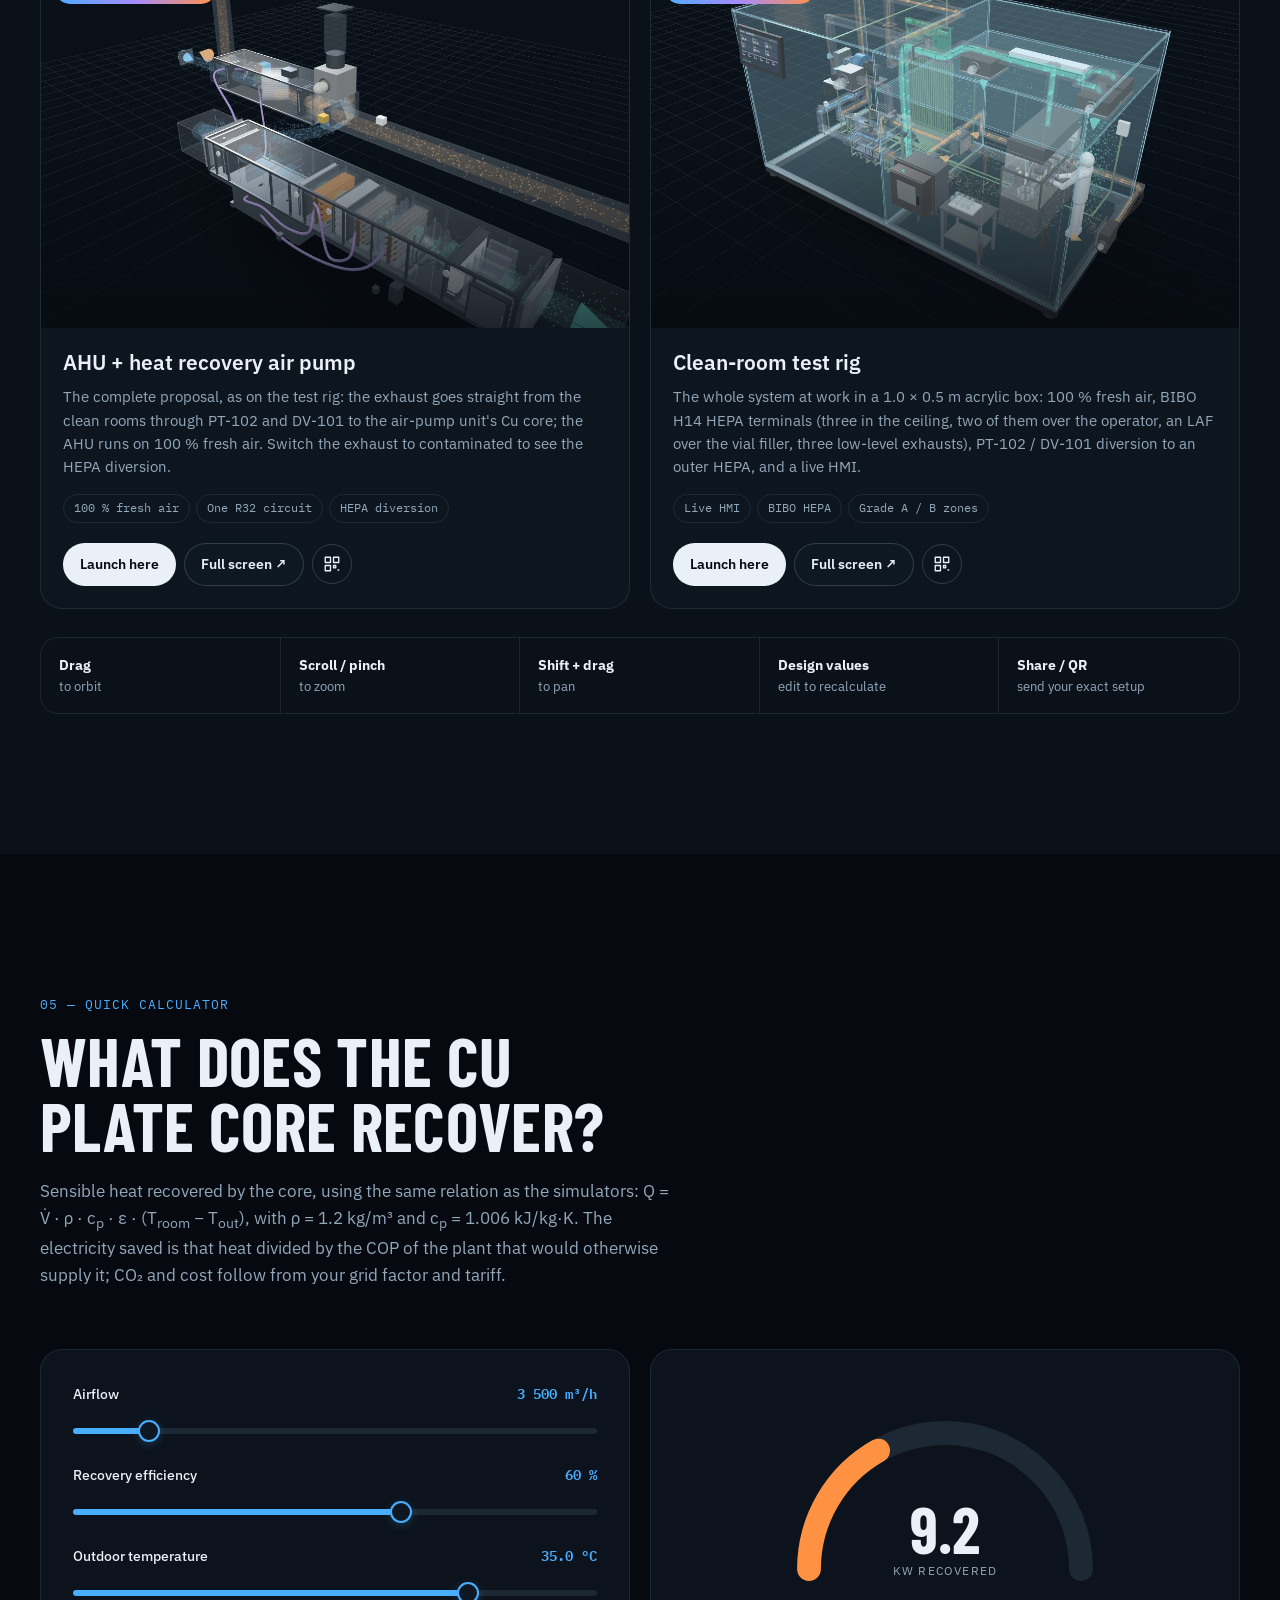
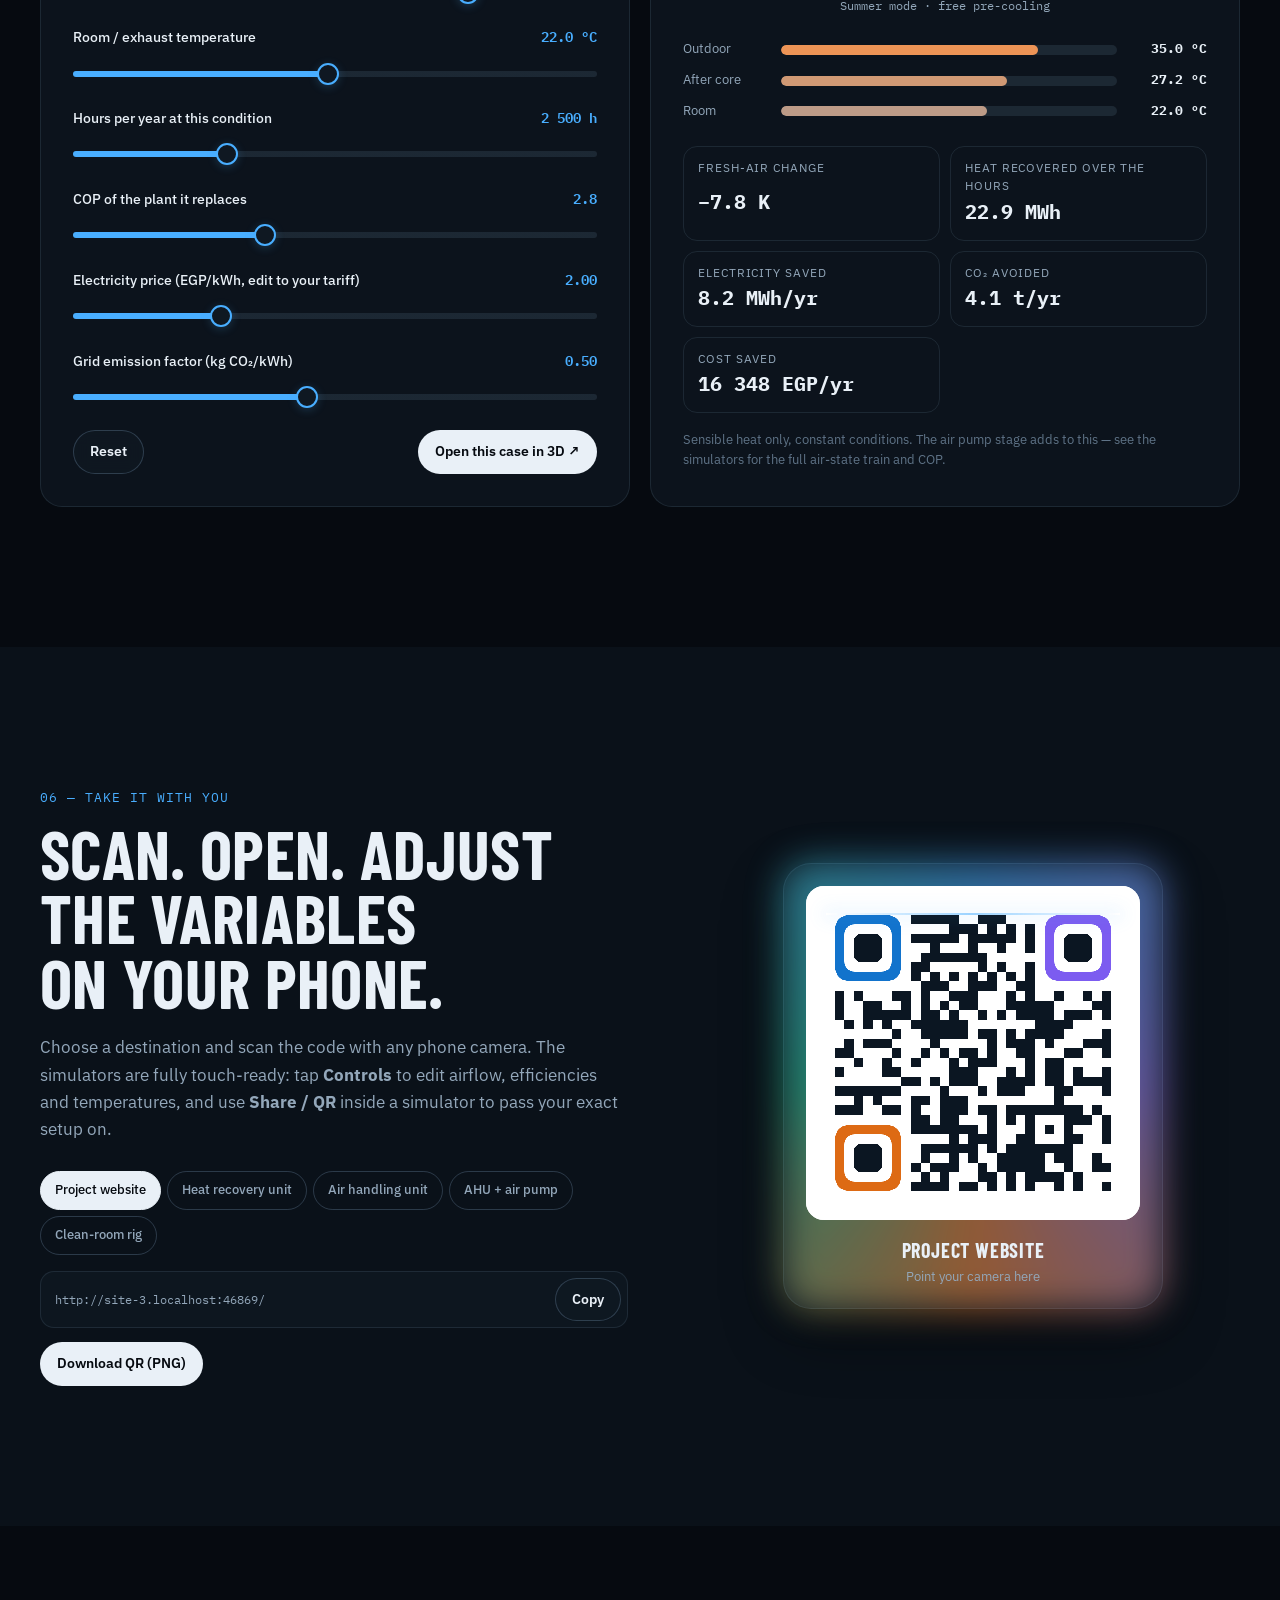
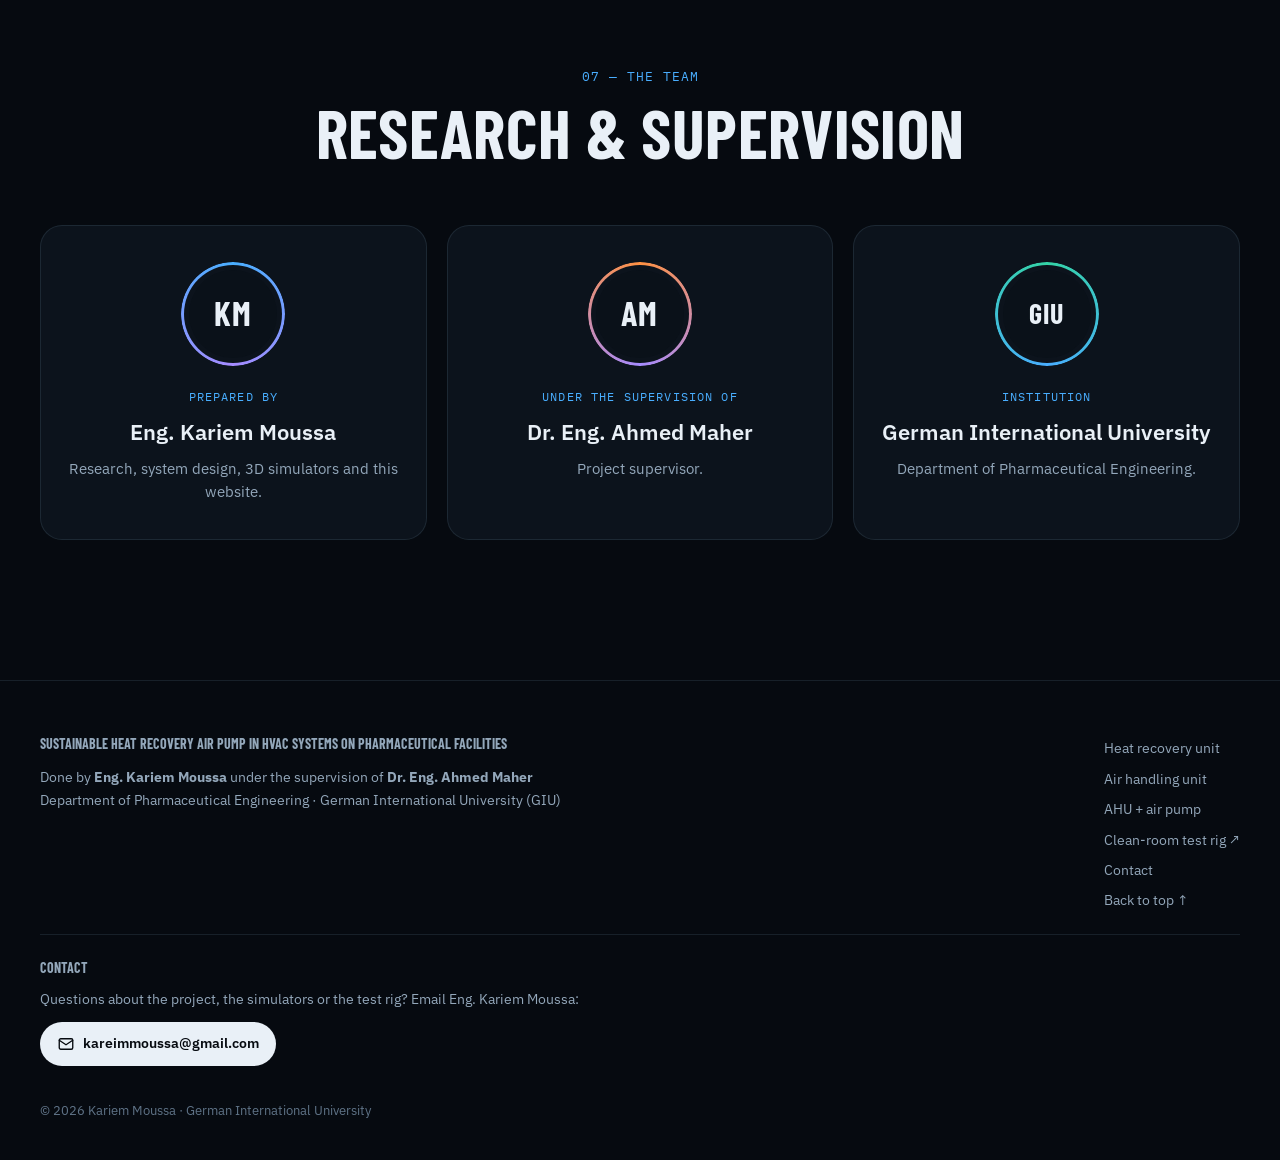
==== commit fd54a77f: "Website: the main idea up front — safe exhaust heat recovery for hazardous plants - Hero: heat recov" ====
--- a/index.html
+++ b/index.html
@@ -42,6 +42,7 @@
   </a>
   <nav class="links" id="links" aria-label="Sections">
     <a href="#challenge">Challenge</a>
+    <a href="#gap">The gap</a>
     <a href="#system">How it works</a>
     <a href="#simulators">Simulators</a>
     <a href="#calculator">Calculator</a>
@@ -72,7 +73,7 @@
       <span class="line accent"><span>Air</span> <span>Pump</span> <span>in</span> <span>HVAC</span></span>
       <span class="line small"><span>Systems</span> <span>on</span> <span>Pharmaceutical</span> <span>Facilities</span></span>
     </h1>
-    <p class="lede reveal" style="--d:.9s">Recovering the energy that cleanroom exhaust air carries away — a non-contact copper (Cu) plate core and an R32 air pump working together on 100 % fresh air, explored through interactive 3D simulators and a clean-room test rig.</p>
+    <p class="lede reveal" style="--d:.9s">Safe heat recovery for hazardous pharmaceutical plants — vaccines, biologics, potent and cytotoxic drugs — where the exhaust energy is usually thrown away for fear of leakage and cross-contamination. A non-contact copper (Cu) plate core, a particle-monitored fail-safe exhaust diverter and an R32 air pump let the exhaust pre-cool the hot fresh air, cutting energy, carbon footprint and cost. Explored through interactive 3D simulators and a clean-room test rig.</p>
     <div class="hero-cta reveal" style="--d:1.05s">
       <a class="btn btn-primary magnetic" href="#simulators">
         <span>Explore the simulators</span>
@@ -100,8 +101,8 @@
 <!-- ============================================================== marquee -->
 <div class="marquee" aria-hidden="true">
   <div class="track">
-    <span>Heat recovery</span><b>◆</b><span>R32 air pump</span><b>◆</b><span>Cu plate core · Ra ≤ 0.8 µm</span><b>◆</b><span>BIBO H14 HEPA terminals</span><b>◆</b><span>GMP cleanrooms</span><b>◆</b><span>Energy efficiency</span><b>◆</b><span>Decarbonisation</span><b>◆</b>
-    <span>Heat recovery</span><b>◆</b><span>R32 air pump</span><b>◆</b><span>Cu plate core · Ra ≤ 0.8 µm</span><b>◆</b><span>BIBO H14 HEPA terminals</span><b>◆</b><span>GMP cleanrooms</span><b>◆</b><span>Energy efficiency</span><b>◆</b><span>Decarbonisation</span><b>◆</b>
+    <span>Heat recovery</span><b>◆</b><span>R32 air pump</span><b>◆</b><span>Cu plate core · Ra ≤ 0.8 µm</span><b>◆</b><span>BIBO H14 HEPA terminals</span><b>◆</b><span>GMP cleanrooms</span><b>◆</b><span>Vaccines &amp; hazardous products</span><b>◆</b><span>Zero cross-contamination</span><b>◆</b><span>Energy efficiency</span><b>◆</b><span>Decarbonisation</span><b>◆</b>
+    <span>Heat recovery</span><b>◆</b><span>R32 air pump</span><b>◆</b><span>Cu plate core · Ra ≤ 0.8 µm</span><b>◆</b><span>BIBO H14 HEPA terminals</span><b>◆</b><span>GMP cleanrooms</span><b>◆</b><span>Vaccines &amp; hazardous products</span><b>◆</b><span>Zero cross-contamination</span><b>◆</b><span>Energy efficiency</span><b>◆</b><span>Decarbonisation</span><b>◆</b>
   </div>
 </div>
 
@@ -159,11 +160,39 @@
   </div>
 </section>
 
-<!-- =============================================================== system -->
-<section class="section alt" id="system">
+<!-- ================================================================== gap -->
+<section class="section alt" id="gap">
   <div class="wrap">
     <header class="sec-head">
-      <p class="kicker reveal">02 — How it works</p>
+      <p class="kicker reveal">02 — The gap in the industry</p>
+      <h2 class="reveal" style="--d:.06s">Hazardous plants throw their exhaust energy away. This design takes it back — safely.</h2>
+      <p class="reveal" style="--d:.12s">Vaccine, biologics, potent-API, cytotoxic and biosafety facilities run on 100 % fresh air, once through. Most of them recover no heat from the exhaust at all: the usual recovery devices bring supply and exhaust air too close together, and nobody can prove at every moment what the exhaust contains. Quality and regulators see a cross-contamination risk, so the energy goes out of the stack. This project closes that gap.</p>
+    </header>
+
+    <div class="gap-table reveal">
+      <div class="gt-head"><span>Why plants avoid exhaust heat recovery</span><span>How this design answers it</span></div>
+      <div class="gt-row"><p><b>Rotary wheels carry exhaust over</b> into the supply (carry-over and seal leakage).</p><p><b>Non-contact Cu plate core:</b> no wheel, no moving seal. The two streams pass on opposite sides of copper plates and never touch.</p></div>
+      <div class="gt-row"><p><b>A plate core can leak</b> through a pinhole or a failed seal.</p><p><b>Pressure points the safe way:</b> FAN-101 pushes the fresh air through the core and FAN-103 pulls the exhaust, so the fresh side is always at the higher pressure. A pinhole leaks clean air into the exhaust, never the reverse.</p></div>
+      <div class="gt-row"><p><b>The exhaust may carry product</b> — powder, aerosol, live organisms.</p><p><b>Filtered before it is touched:</b> every exhaust terminal is an H14 bag-in/bag-out HEPA, so only filtered exhaust ever reaches the core.</p></div>
+      <div class="gt-row"><p><b>A release or a failed filter</b> would send contaminated air through the recovery device.</p><p><b>Watched and diverted:</b> PT-102 counts particles in the exhaust. Above the trip level, DV-101 sends the exhaust through an outer BIBO HEPA instead of the core, within seconds. It is spring return: a power cut or a lost signal also diverts.</p></div>
+      <div class="gt-row"><p><b>Recirculation spreads contamination</b> between rooms and batches.</p><p><b>Nothing comes back:</b> 100 % fresh air, no mixing box, no recirculation, no exhaust inside the AHU. The exhaust leaves through a roof stack, away from the fresh-air intake.</p></div>
+      <div class="gt-row"><p><b>Filter changes expose people</b> to what the filters caught.</p><p><b>Bag-in/bag-out everywhere:</b> every supply and exhaust filter is changed inside a sealed bag, without anyone touching it.</p></div>
+    </div>
+
+    <div class="gain reveal">
+      <div><b>7.7 kW</b><span>free pre-cooling per 3 500 m³/h when the exhaust at 24 °C cools 35 °C fresh air through the Cu core (Model A), with no compressor work</span></div>
+      <div><b>37–50 %</b><span>less HVAC electricity on the clean-room test rig (summer and winter), with the same supply conditions</span></div>
+      <div><b>0</b><span>contact between exhaust and fresh air, and no exhaust is recovered while PT-102 sees contamination</span></div>
+      <div><b>CO₂ + cost</b><span>every kWh not bought cuts the carbon footprint and the bill — work out your plant in the calculator below</span></div>
+    </div>
+  </div>
+</section>
+
+<!-- =============================================================== system -->
+<section class="section" id="system">
+  <div class="wrap">
+    <header class="sec-head">
+      <p class="kicker reveal">03 — How it works</p>
       <h2 class="reveal" style="--d:.06s">Two stages of recovery, one airtight path.</h2>
       <p class="reveal" style="--d:.12s">Select a stage to follow the air through the system. Switch between winter heating and summer cooling — the air pump reverses with the season.</p>
     </header>
@@ -241,10 +270,10 @@
 </section>
 
 <!-- =========================================================== simulators -->
-<section class="section" id="simulators">
+<section class="section alt" id="simulators">
   <div class="wrap">
     <header class="sec-head">
-      <p class="kicker reveal">03 — Interactive 3D simulators</p>
+      <p class="kicker reveal">04 — Interactive 3D simulators</p>
       <h2 class="reveal" style="--d:.06s">Four models. Every variable is yours to change.</h2>
       <p class="reveal" style="--d:.12s">Orbit, zoom, explode the casing and edit the design values — airflow, recovery efficiency, outdoor and room temperatures. Every model recalculates its air states live, and any setup can be shared as a link or QR code.</p>
     </header>
@@ -334,12 +363,12 @@
 </section>
 
 <!-- =========================================================== calculator -->
-<section class="section alt" id="calculator">
+<section class="section" id="calculator">
   <div class="wrap">
     <header class="sec-head">
-      <p class="kicker reveal">04 — Quick calculator</p>
+      <p class="kicker reveal">05 — Quick calculator</p>
       <h2 class="reveal" style="--d:.06s">What does the Cu plate core recover?</h2>
-      <p class="reveal" style="--d:.12s">Sensible heat recovered by the core, using the same relation as the simulators: Q = V̇ · ρ · c<sub>p</sub> · ε · (T<sub>room</sub> − T<sub>out</sub>), with ρ = 1.2 kg/m³ and c<sub>p</sub> = 1.006 kJ/kg·K.</p>
+      <p class="reveal" style="--d:.12s">Sensible heat recovered by the core, using the same relation as the simulators: Q = V̇ · ρ · c<sub>p</sub> · ε · (T<sub>room</sub> − T<sub>out</sub>), with ρ = 1.2 kg/m³ and c<sub>p</sub> = 1.006 kJ/kg·K. The electricity saved is that heat divided by the COP of the plant that would otherwise supply it; CO₂ and cost follow from your grid factor and tariff.</p>
     </header>
 
     <div class="calc reveal">
@@ -353,16 +382,28 @@
           <input type="range" id="cEff" min="0" max="95" step="1" value="60">
         </div>
         <div class="field">
-          <div class="f-row"><label for="cOat">Outdoor temperature</label><output id="oOat">−2.0 °C</output></div>
-          <input type="range" id="cOat" min="-30" max="55" step="0.5" value="-2">
+          <div class="f-row"><label for="cOat">Outdoor temperature</label><output id="oOat">35.0 °C</output></div>
+          <input type="range" id="cOat" min="-30" max="55" step="0.5" value="35">
         </div>
         <div class="field">
           <div class="f-row"><label for="cRoom">Room / exhaust temperature</label><output id="oRoom">22.0 °C</output></div>
           <input type="range" id="cRoom" min="5" max="40" step="0.5" value="22">
         </div>
         <div class="field">
-          <div class="f-row"><label for="cHours">Hours per year at this condition</label><output id="oHours">2 000 h</output></div>
-          <input type="range" id="cHours" min="0" max="8760" step="10" value="2000">
+          <div class="f-row"><label for="cHours">Hours per year at this condition</label><output id="oHours">2 500 h</output></div>
+          <input type="range" id="cHours" min="0" max="8760" step="10" value="2500">
+        </div>
+        <div class="field">
+          <div class="f-row"><label for="cCop">COP of the plant it replaces</label><output id="oCop">2.8</output></div>
+          <input type="range" id="cCop" min="1" max="6" step="0.1" value="2.8">
+        </div>
+        <div class="field">
+          <div class="f-row"><label for="cPrice">Electricity price (EGP/kWh, edit to your tariff)</label><output id="oPrice">2.00</output></div>
+          <input type="range" id="cPrice" min="0.5" max="6" step="0.05" value="2">
+        </div>
+        <div class="field">
+          <div class="f-row"><label for="cEf">Grid emission factor (kg CO₂/kWh)</label><output id="oEf">0.50</output></div>
+          <input type="range" id="cEf" min="0.1" max="1" step="0.01" value="0.5">
         </div>
         <div class="calc-btns">
           <button type="button" class="btn btn-ghost btn-sm" id="calcReset">Reset</button>
@@ -385,8 +426,11 @@
           <div class="tl-row"><span>Room</span><div class="tl-bar"><i id="b3"></i></div><b id="r3">22.0 °C</b></div>
         </div>
         <div class="kpis">
-          <div><small>Temperature lift</small><b id="rLift">+14.4 K</b></div>
-          <div><small>Energy over the hours</small><b id="rE">0 MWh</b></div>
+          <div><small>Fresh-air change</small><b id="rLift">+14.4 K</b></div>
+          <div><small>Heat recovered over the hours</small><b id="rE">0 MWh</b></div>
+          <div><small>Electricity saved</small><b id="rKwh">0 MWh/yr</b></div>
+          <div><small>CO₂ avoided</small><b id="rCo2">0 t/yr</b></div>
+          <div><small>Cost saved</small><b id="rCost">0 EGP/yr</b></div>
         </div>
         <p class="note">Sensible heat only, constant conditions. The air pump stage adds to this — see the simulators for the full air-state train and COP.</p>
       </div>
@@ -395,10 +439,10 @@
 </section>
 
 <!-- =============================================================== access -->
-<section class="section" id="access">
+<section class="section alt" id="access">
   <div class="wrap access">
     <div class="access-txt">
-      <p class="kicker reveal">05 — Take it with you</p>
+      <p class="kicker reveal">06 — Take it with you</p>
       <h2 class="reveal" style="--d:.06s">Scan. Open. Adjust the variables on your phone.</h2>
       <p class="reveal" style="--d:.12s">Choose a destination and scan the code with any phone camera. The simulators are fully touch-ready: tap <b>Controls</b> to edit airflow, efficiencies and temperatures, and use <b>Share / QR</b> inside a simulator to pass your exact setup on.</p>
       <div class="qr-tabs reveal" style="--d:.18s" id="qrTabs" role="tablist" aria-label="QR destination">
@@ -426,10 +470,10 @@
 </section>
 
 <!-- ================================================================= team -->
-<section class="section alt" id="team">
+<section class="section" id="team">
   <div class="wrap">
     <header class="sec-head center">
-      <p class="kicker reveal">06 — The team</p>
+      <p class="kicker reveal">07 — The team</p>
       <h2 class="reveal" style="--d:.06s">Research & supervision</h2>
     </header>
     <div class="team">
--- a/assets/css/site.css
+++ b/assets/css/site.css
@@ -485,3 +485,18 @@
 .foot-contact p{margin:4px 0 12px}
 .foot-contact .mail{display:inline-flex;align-items:center;gap:8px}
 .foot-contact .mail svg{width:18px;height:18px;fill:none;stroke:currentColor;stroke-width:1.8}
+
+/* the gap in the industry: risk → answer table and the gains strip */
+.gap-table{border:1px solid var(--line);border-radius:var(--r);overflow:hidden;background:var(--surface)}
+.gt-head,.gt-row{display:grid;grid-template-columns:1fr 1.4fr}
+.gt-head span{padding:14px 20px;font-size:12px;text-transform:uppercase;letter-spacing:.1em;color:var(--ink-dim);border-bottom:1px solid var(--line)}
+.gt-row p{margin:0;padding:16px 20px;font-size:15px;line-height:1.5;color:var(--ink-dim)}
+.gt-row p b{color:var(--ink)}
+.gt-row p:last-child{border-left:1px solid var(--line)}
+.gt-row+.gt-row{border-top:1px solid var(--line)}
+.gain{margin-top:22px;display:grid;grid-template-columns:repeat(4,1fr);gap:16px}
+.gain div{border:1px solid var(--line);border-radius:var(--r);padding:20px;background:var(--surface);display:grid;gap:8px;align-content:start}
+.gain b{font-family:var(--f-disp);font-size:clamp(30px,3.4vw,44px);line-height:1;color:var(--fresh)}
+.gain span{font-size:14px;color:var(--ink-dim);line-height:1.45}
+@media (max-width:1020px){.gain{grid-template-columns:1fr 1fr}}
+@media (max-width:640px){.gt-head{display:none}.gt-head,.gt-row{grid-template-columns:1fr}.gt-row p:last-child{border-left:0;border-top:1px dashed var(--line)}.gain{grid-template-columns:1fr}}
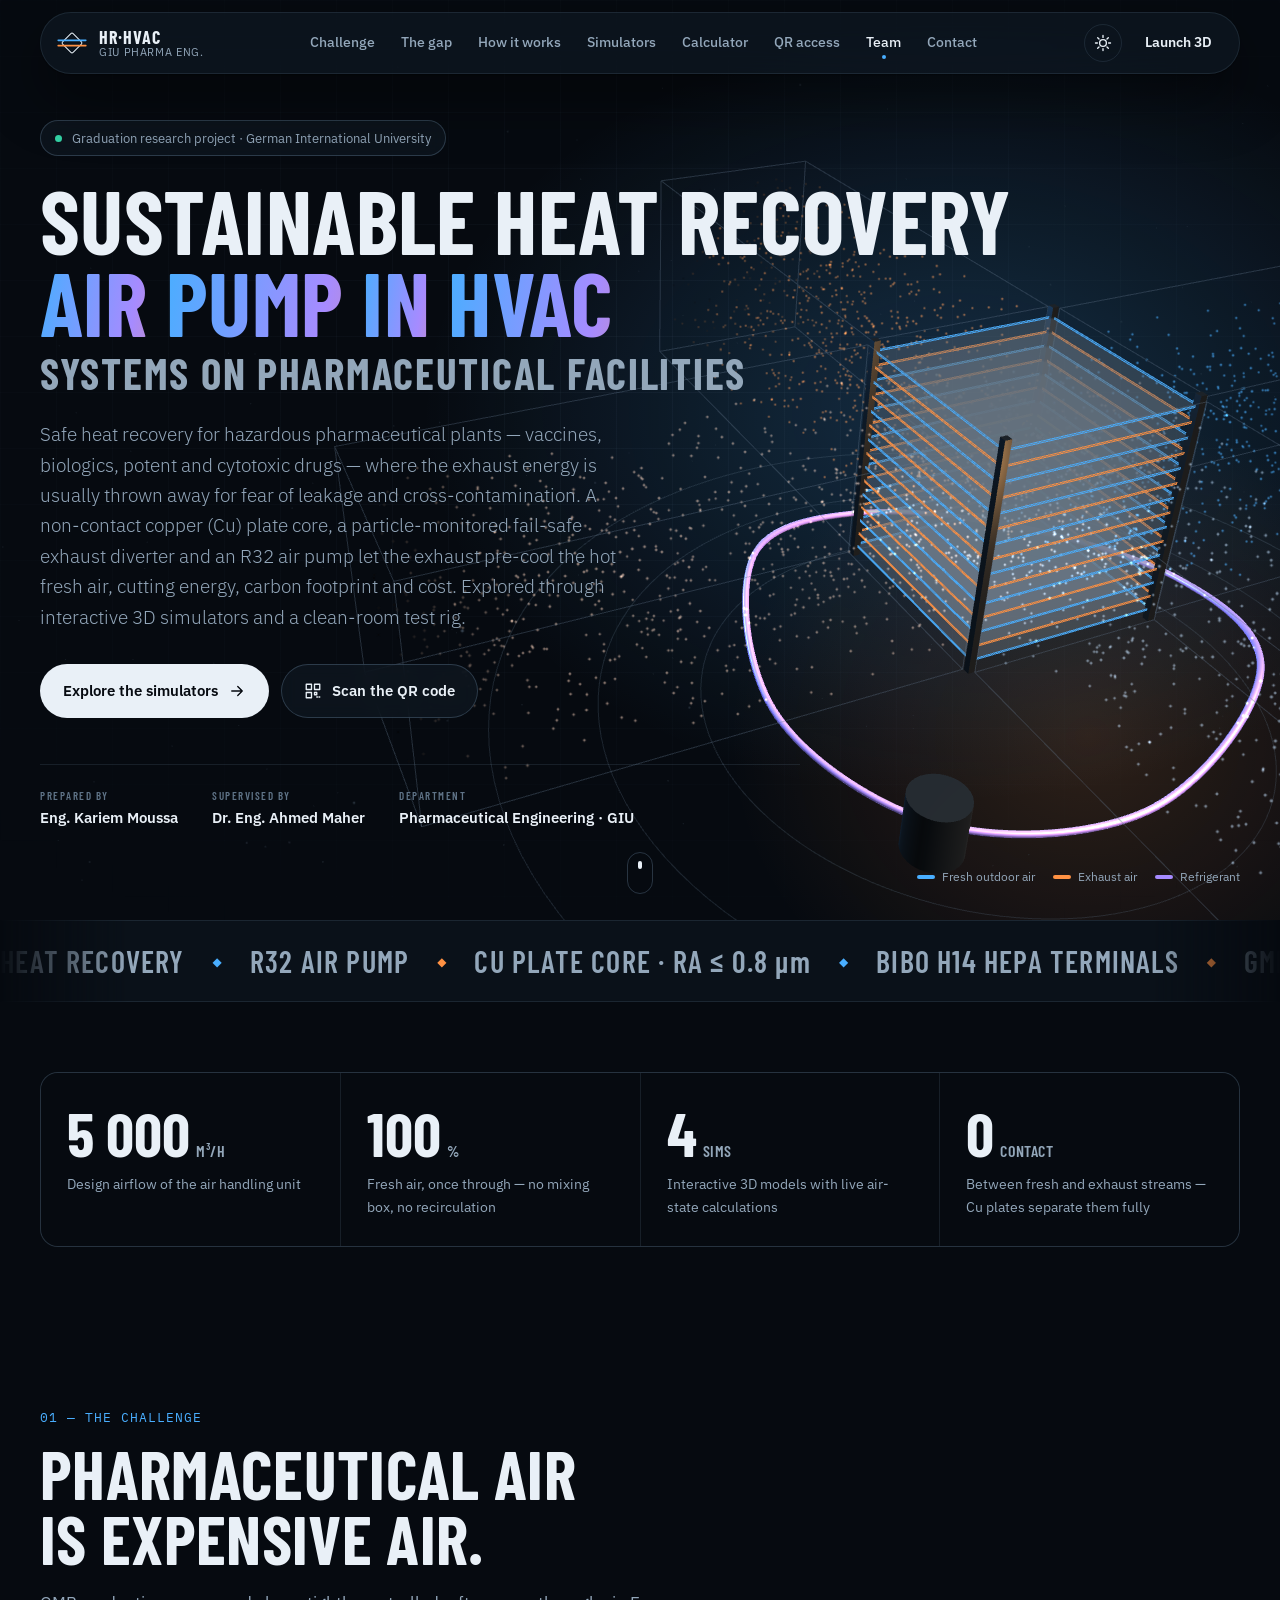
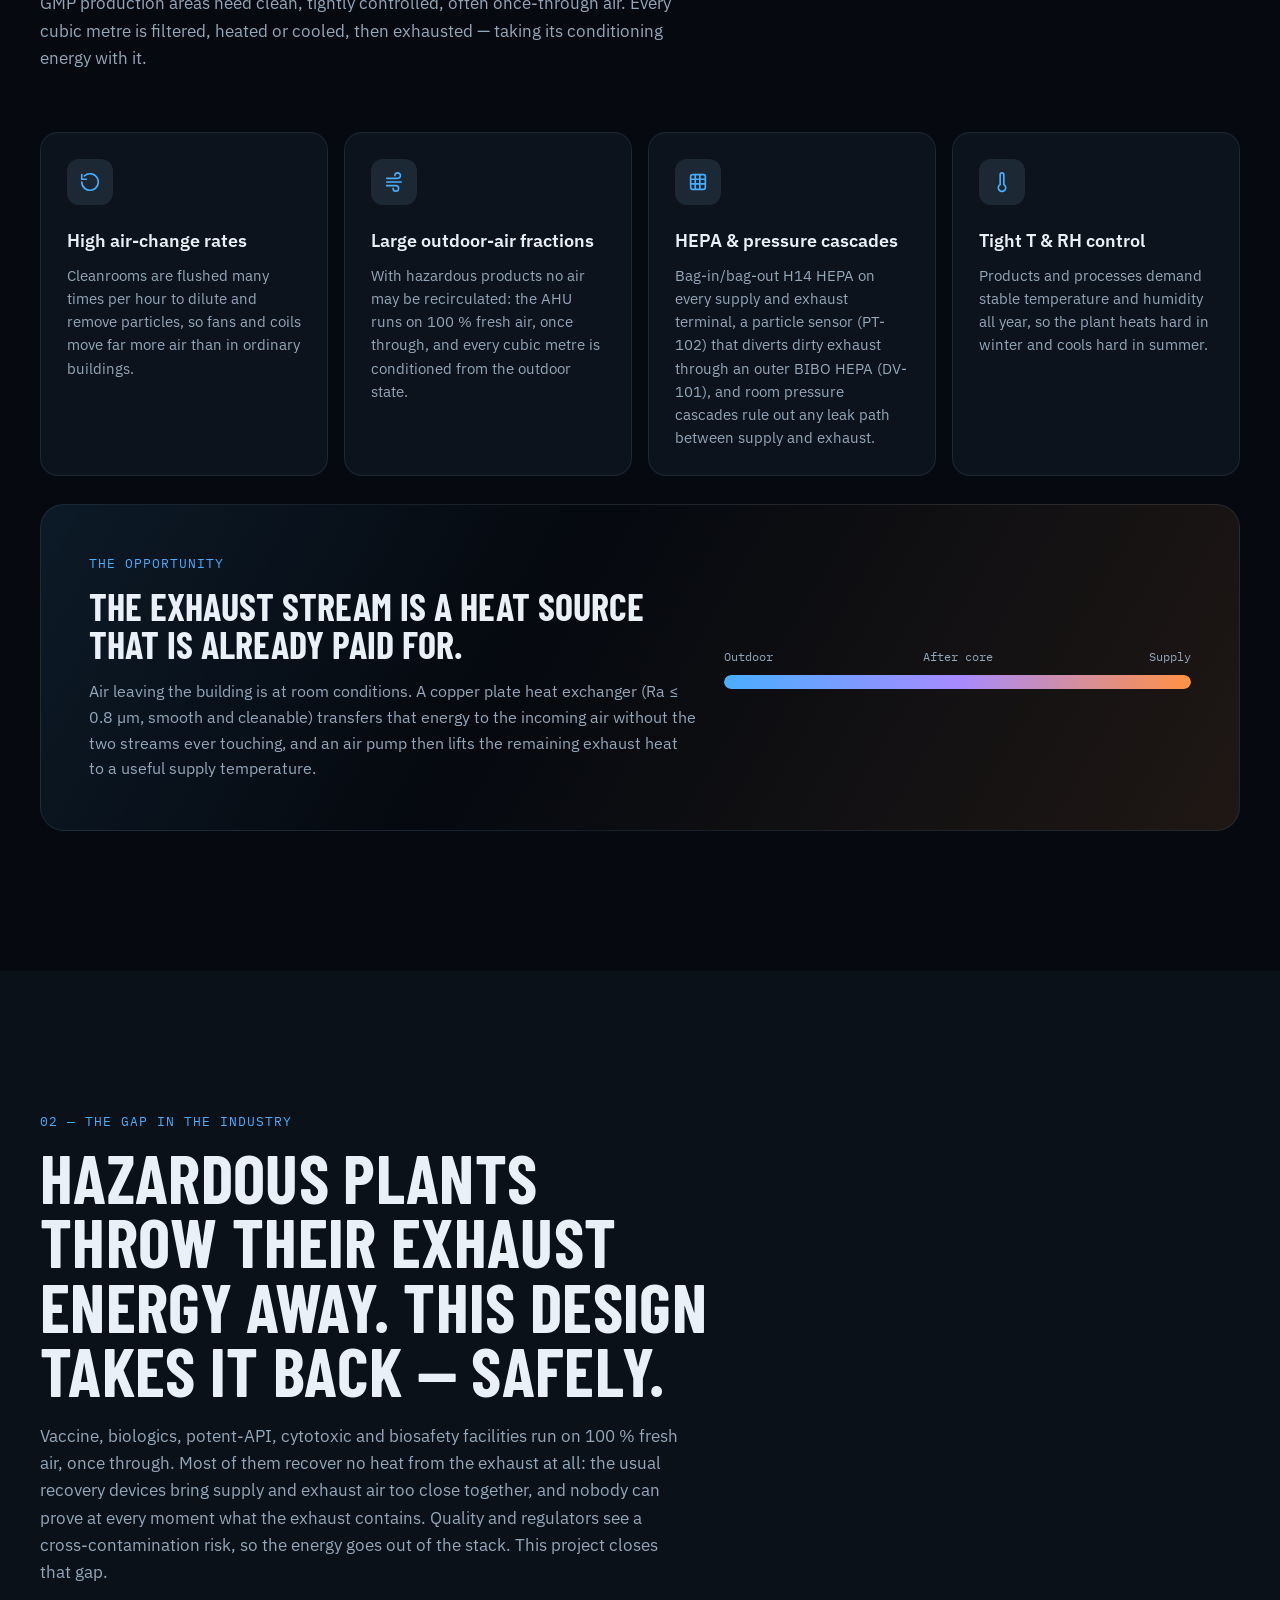
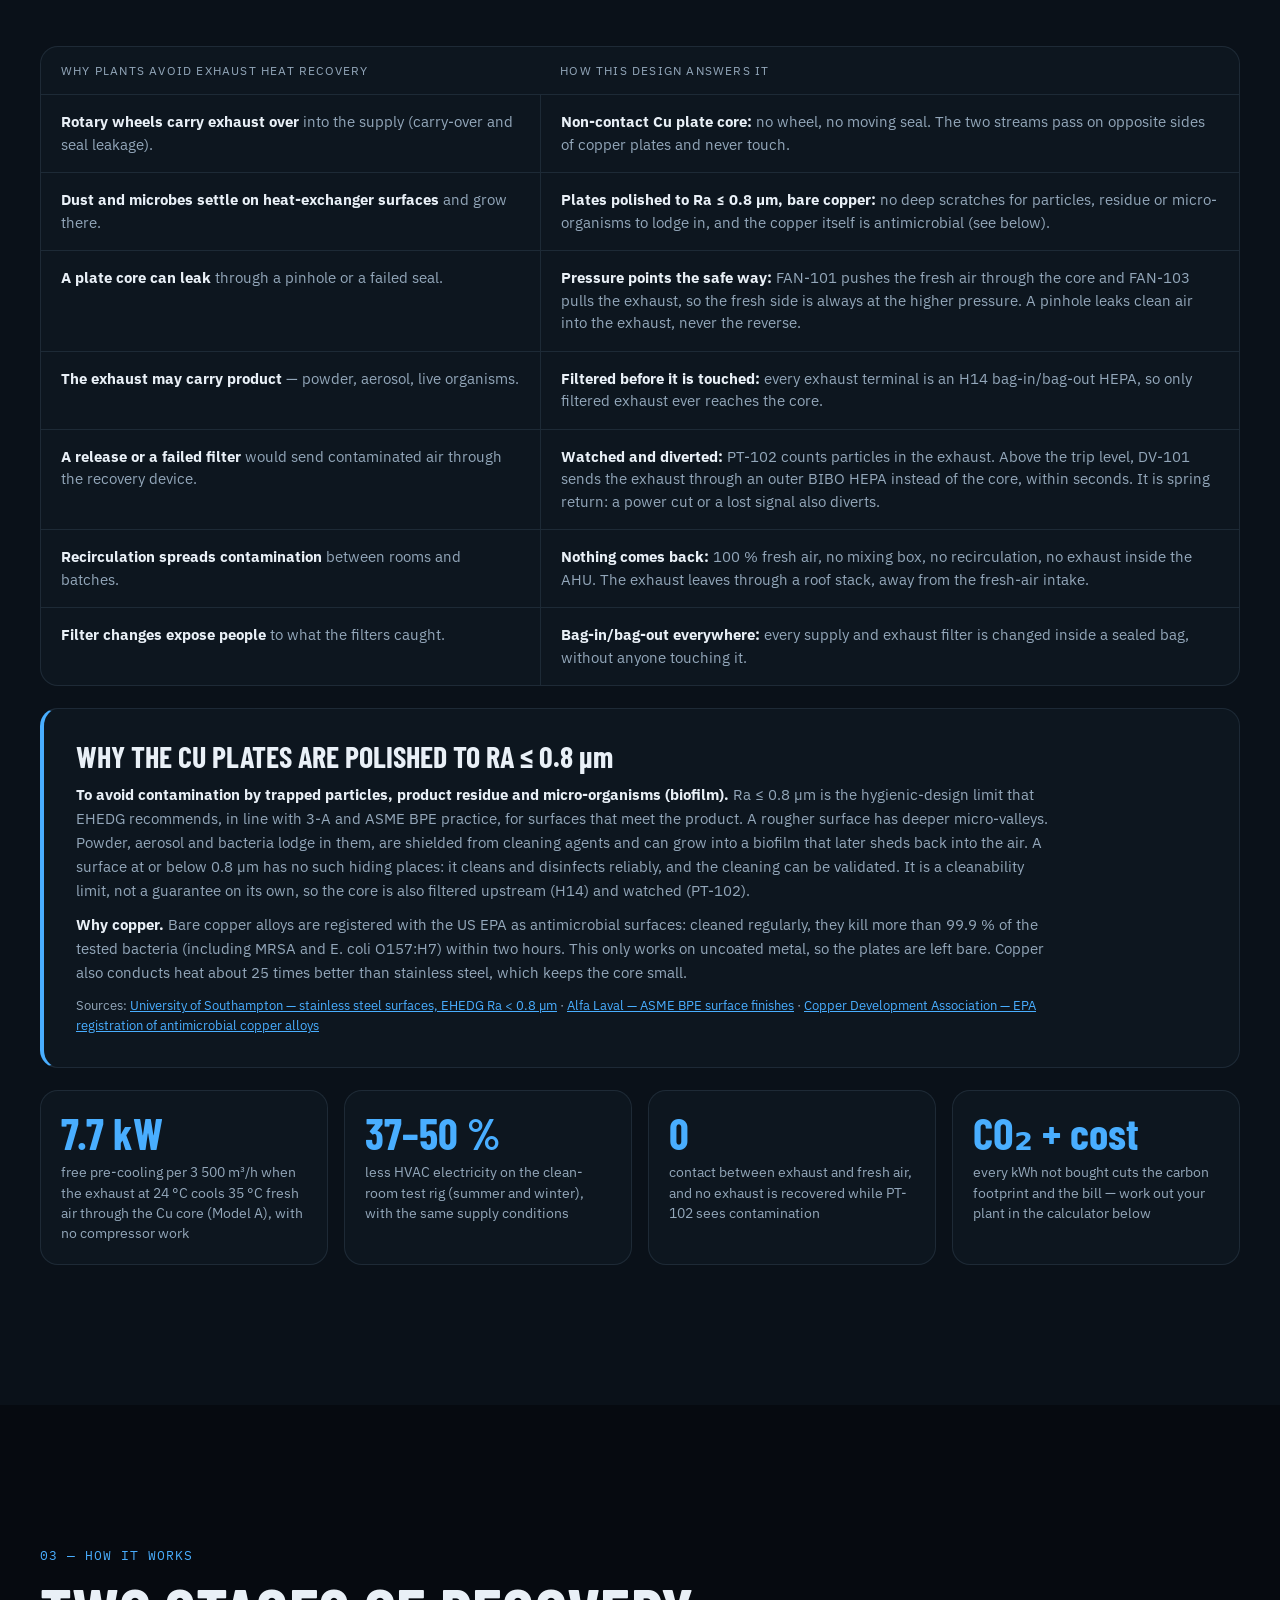
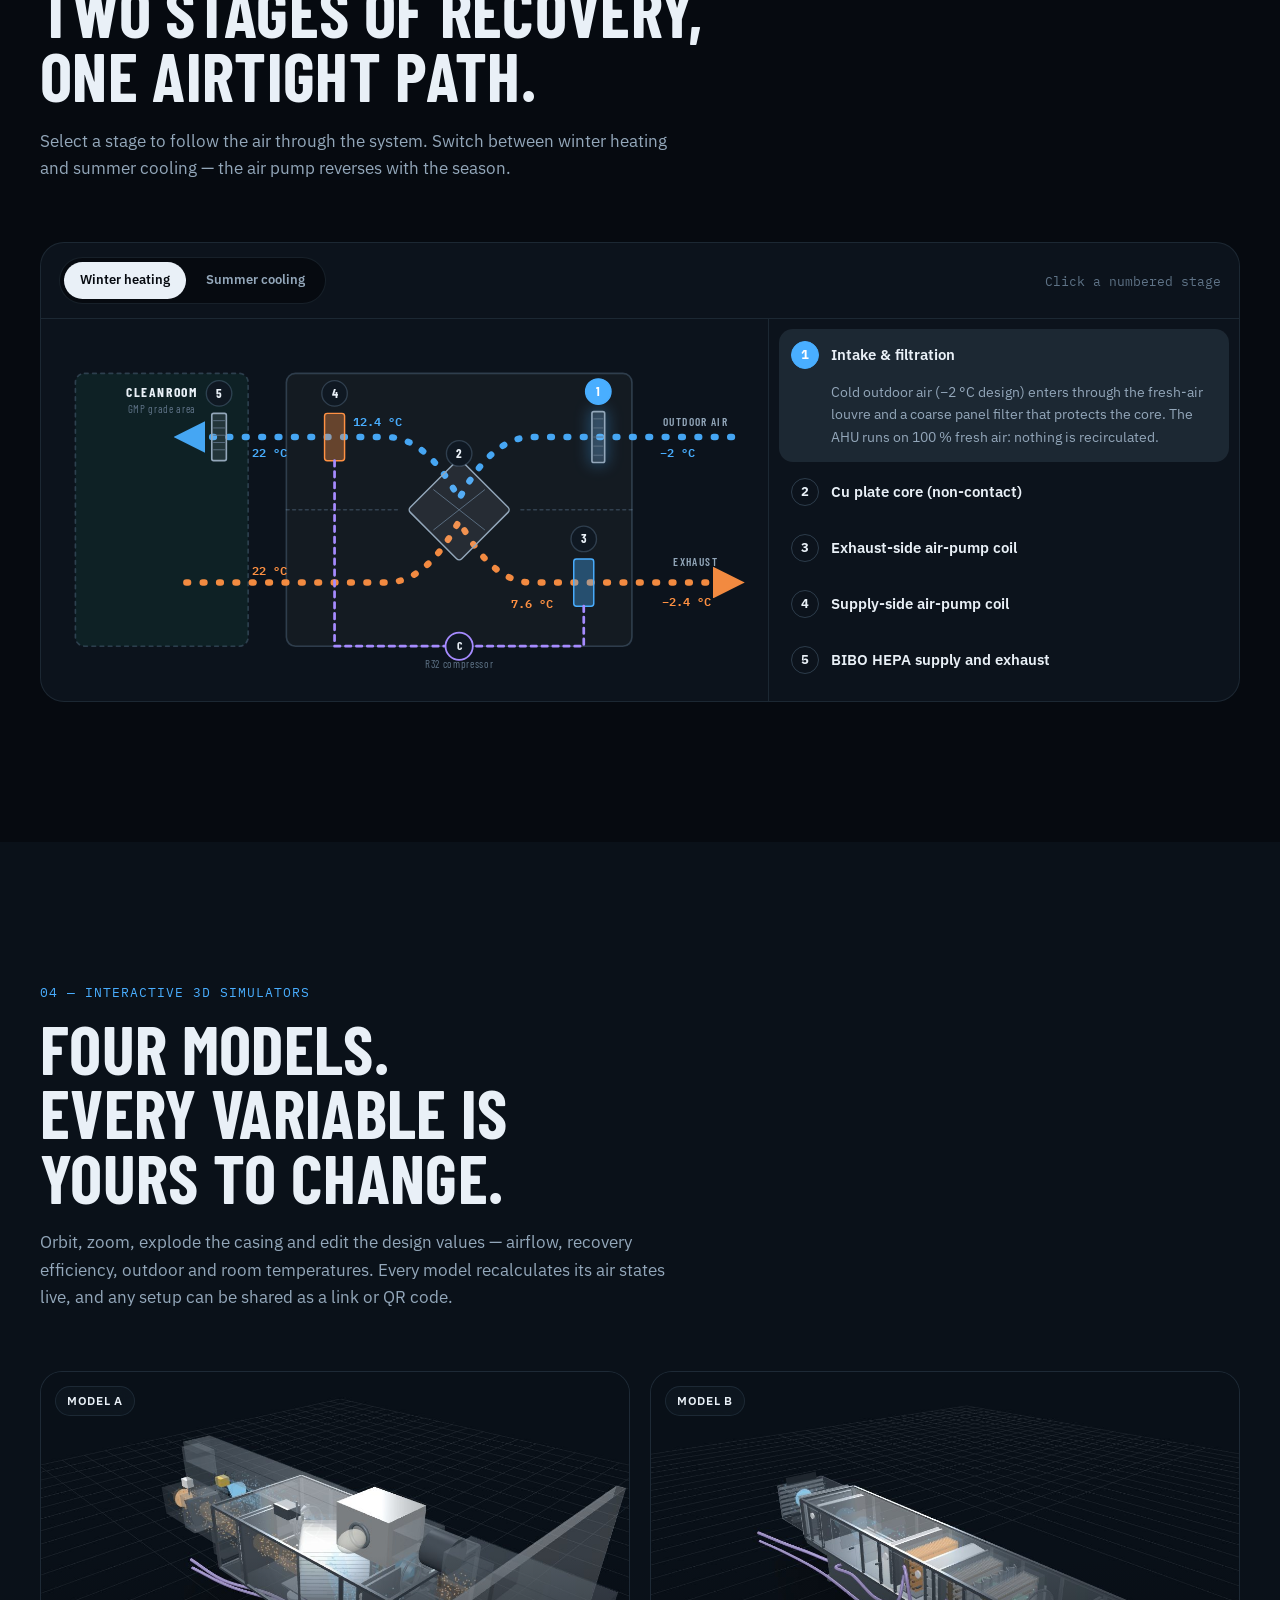
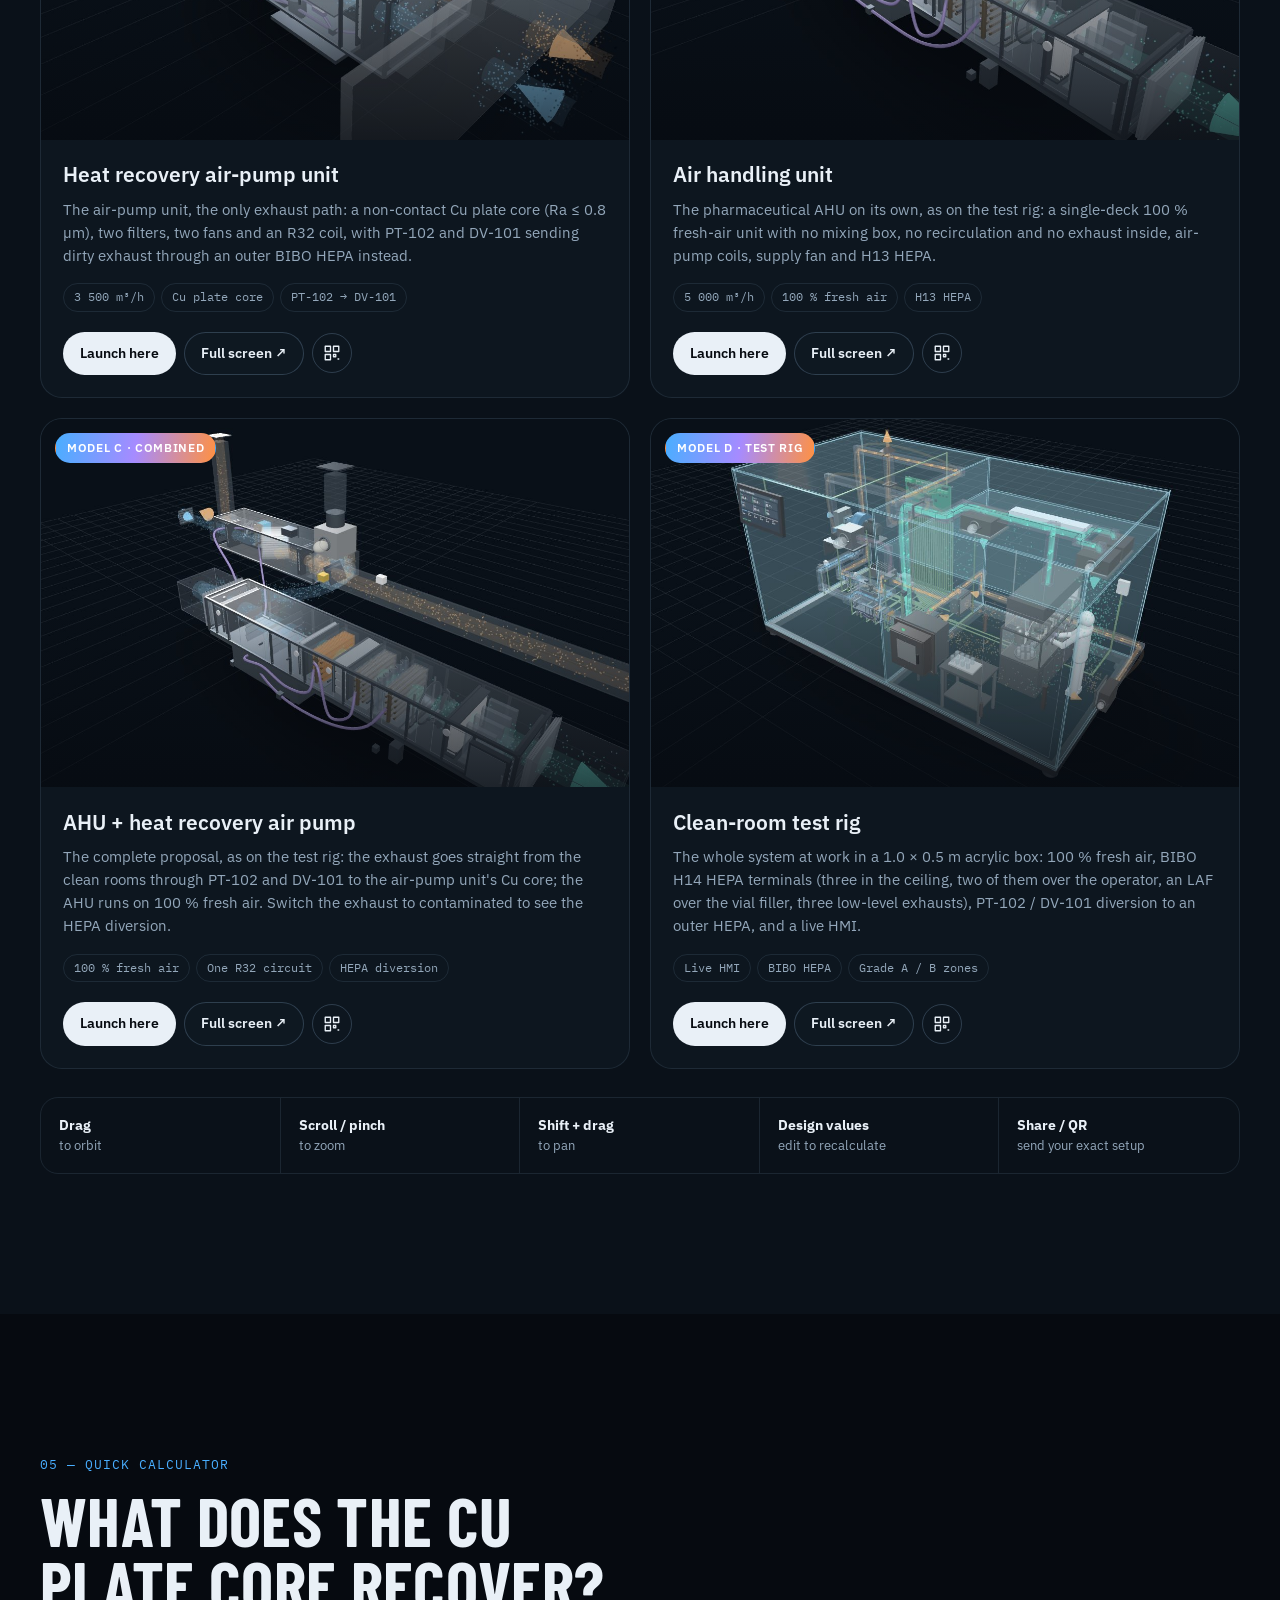
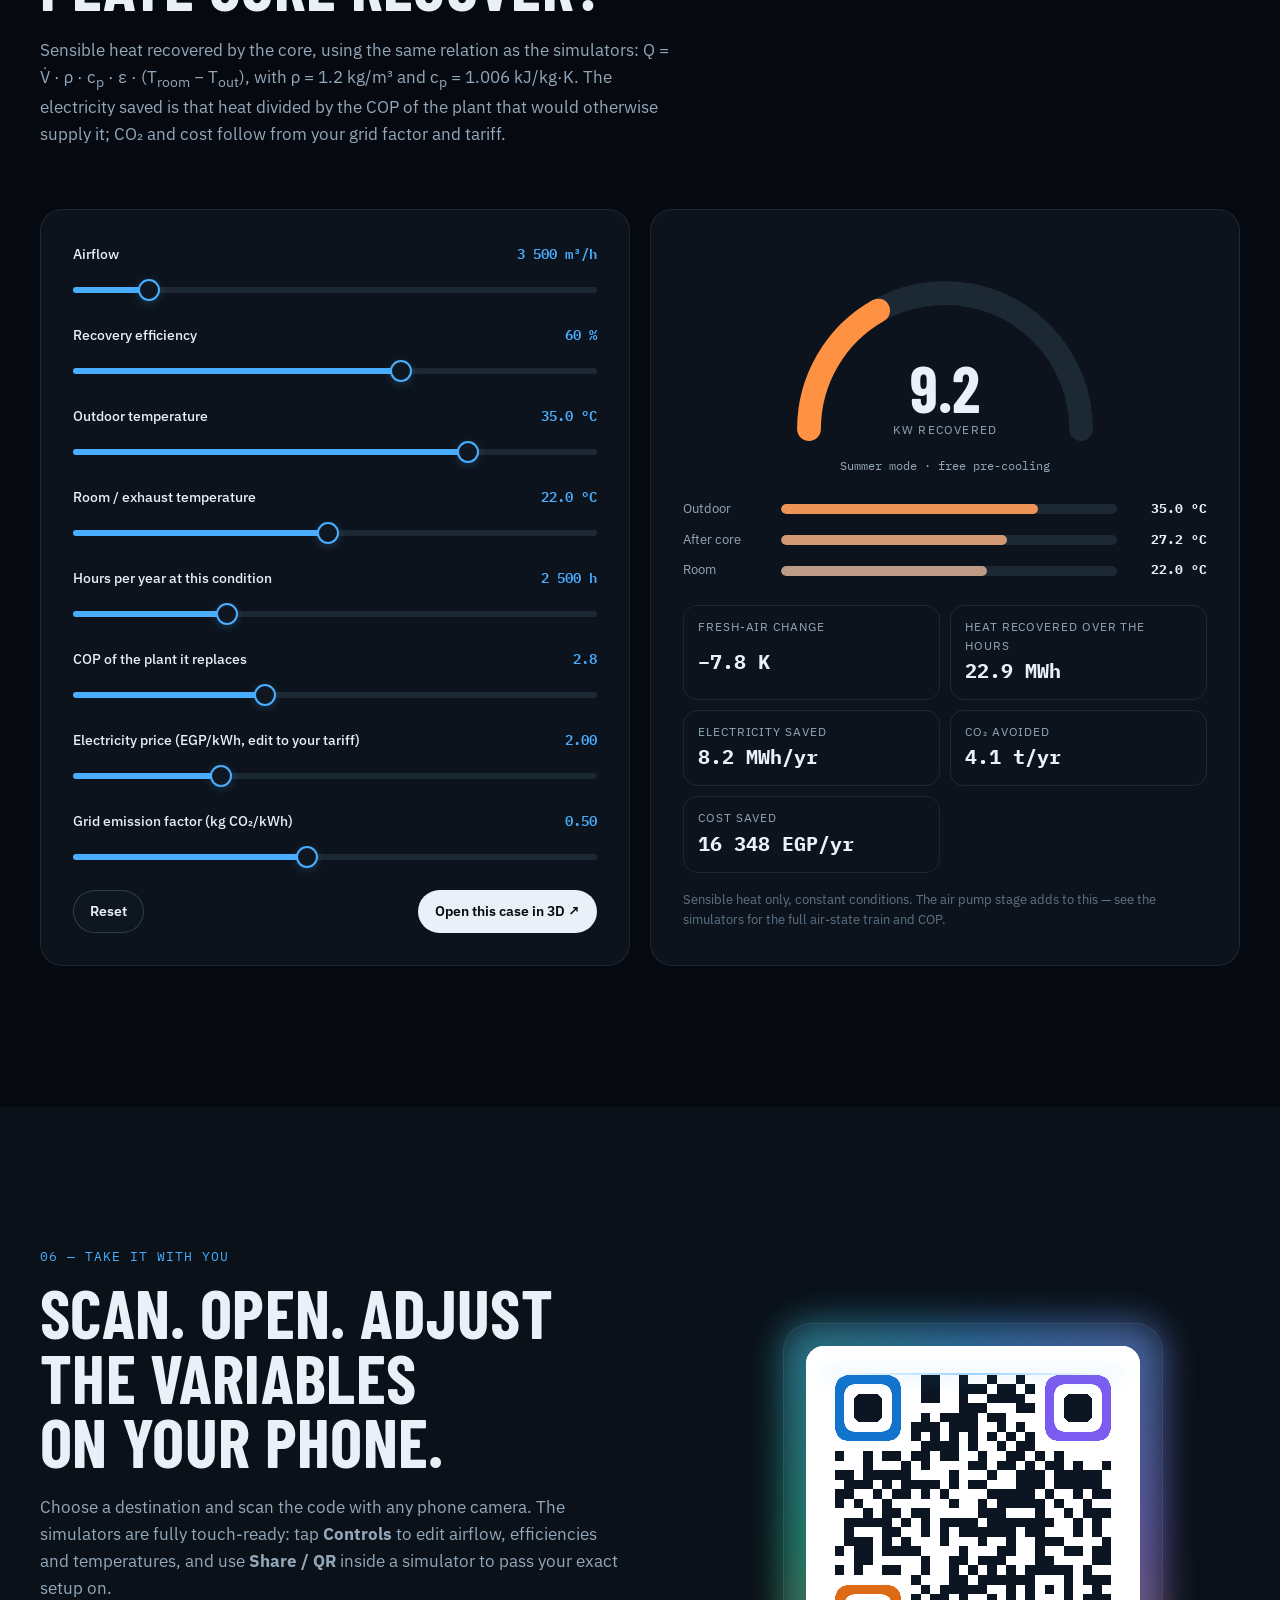
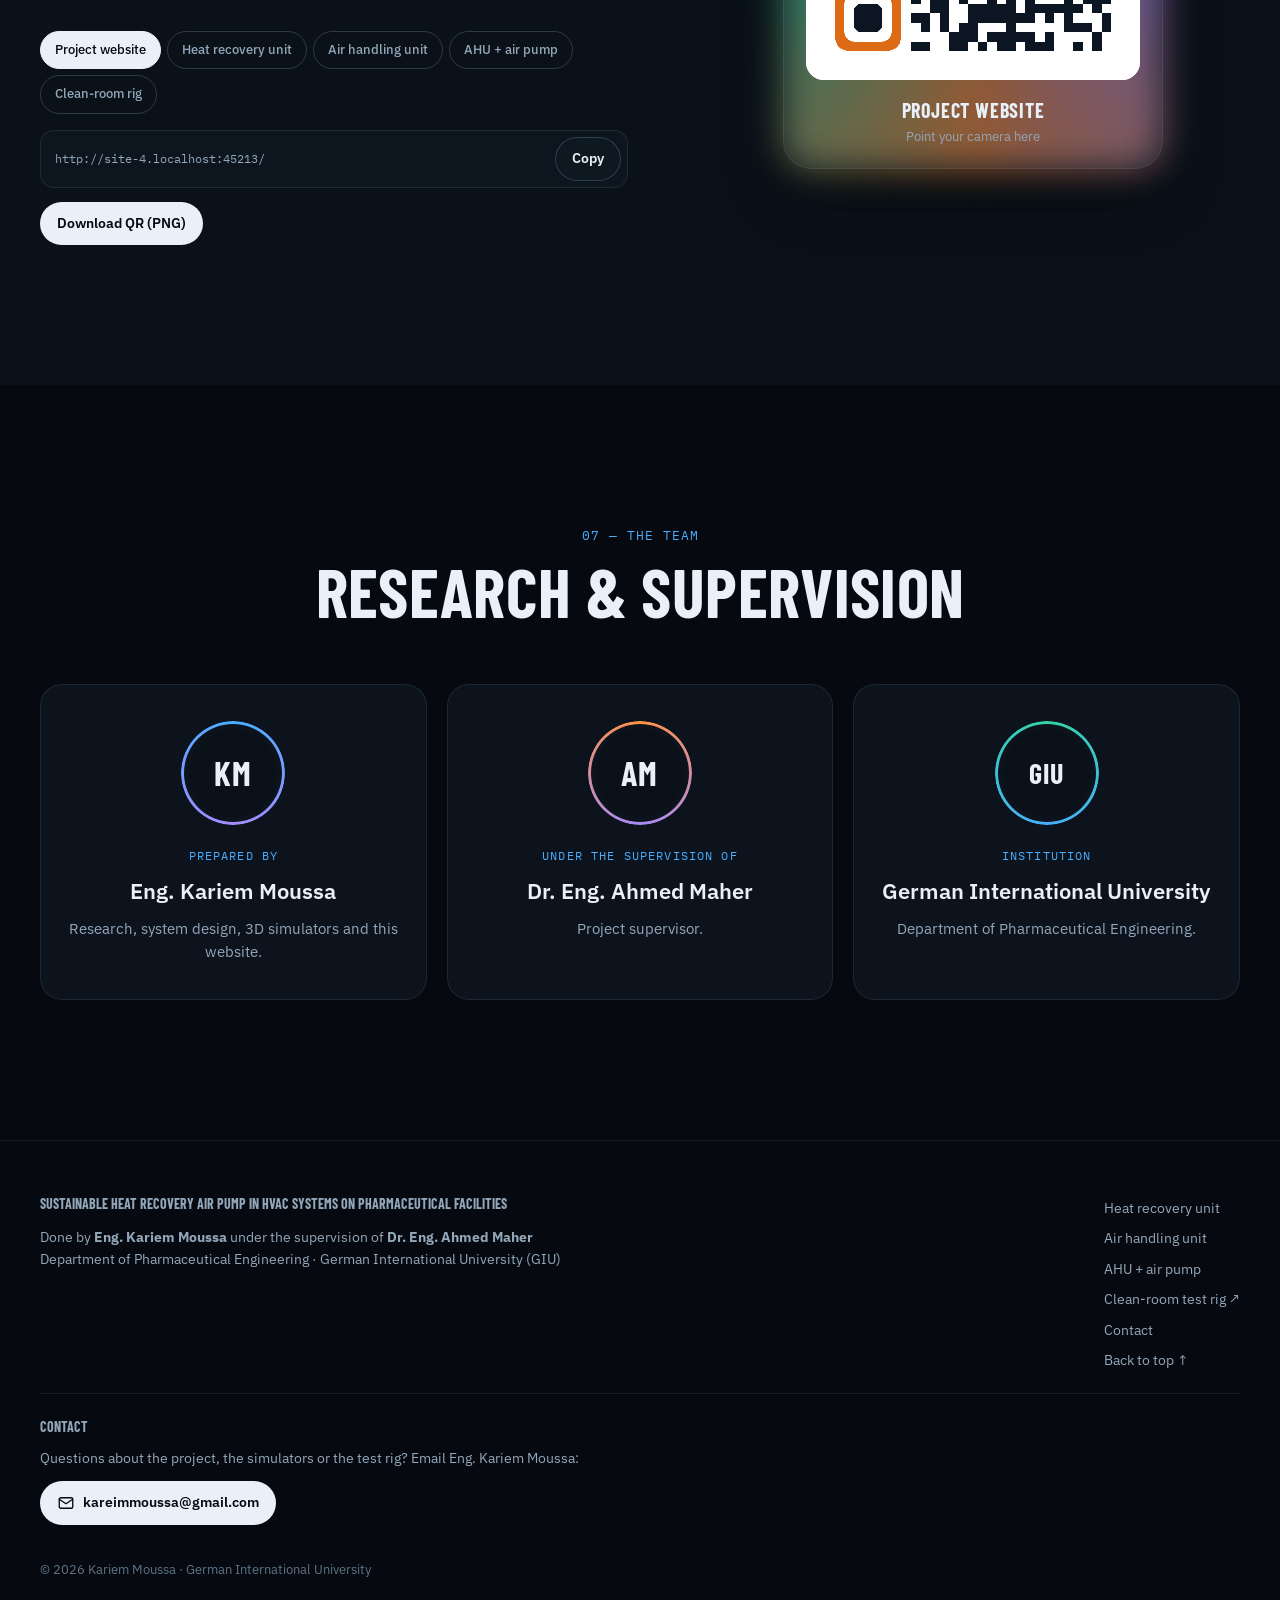
==== commit b2f634c1: "Website: why the Cu plates are polished to Ra <= 0.8 um, and why copper - New row in the gap table a" ====
--- a/index.html
+++ b/index.html
@@ -101,8 +101,8 @@
 <!-- ============================================================== marquee -->
 <div class="marquee" aria-hidden="true">
   <div class="track">
-    <span>Heat recovery</span><b>◆</b><span>R32 air pump</span><b>◆</b><span>Cu plate core · Ra ≤ 0.8 µm</span><b>◆</b><span>BIBO H14 HEPA terminals</span><b>◆</b><span>GMP cleanrooms</span><b>◆</b><span>Vaccines &amp; hazardous products</span><b>◆</b><span>Zero cross-contamination</span><b>◆</b><span>Energy efficiency</span><b>◆</b><span>Decarbonisation</span><b>◆</b>
-    <span>Heat recovery</span><b>◆</b><span>R32 air pump</span><b>◆</b><span>Cu plate core · Ra ≤ 0.8 µm</span><b>◆</b><span>BIBO H14 HEPA terminals</span><b>◆</b><span>GMP cleanrooms</span><b>◆</b><span>Vaccines &amp; hazardous products</span><b>◆</b><span>Zero cross-contamination</span><b>◆</b><span>Energy efficiency</span><b>◆</b><span>Decarbonisation</span><b>◆</b>
+    <span>Heat recovery</span><b>◆</b><span>R32 air pump</span><b>◆</b><span>Cu plate core · Ra ≤ 0.8 <span class="u">µm</span></span><b>◆</b><span>BIBO H14 HEPA terminals</span><b>◆</b><span>GMP cleanrooms</span><b>◆</b><span>Vaccines &amp; hazardous products</span><b>◆</b><span>Zero cross-contamination</span><b>◆</b><span>Energy efficiency</span><b>◆</b><span>Decarbonisation</span><b>◆</b>
+    <span>Heat recovery</span><b>◆</b><span>R32 air pump</span><b>◆</b><span>Cu plate core · Ra ≤ 0.8 <span class="u">µm</span></span><b>◆</b><span>BIBO H14 HEPA terminals</span><b>◆</b><span>GMP cleanrooms</span><b>◆</b><span>Vaccines &amp; hazardous products</span><b>◆</b><span>Zero cross-contamination</span><b>◆</b><span>Energy efficiency</span><b>◆</b><span>Decarbonisation</span><b>◆</b>
   </div>
 </div>
 
@@ -172,11 +172,19 @@
     <div class="gap-table reveal">
       <div class="gt-head"><span>Why plants avoid exhaust heat recovery</span><span>How this design answers it</span></div>
       <div class="gt-row"><p><b>Rotary wheels carry exhaust over</b> into the supply (carry-over and seal leakage).</p><p><b>Non-contact Cu plate core:</b> no wheel, no moving seal. The two streams pass on opposite sides of copper plates and never touch.</p></div>
+      <div class="gt-row"><p><b>Dust and microbes settle on heat-exchanger surfaces</b> and grow there.</p><p><b>Plates polished to Ra ≤ 0.8 µm, bare copper:</b> no deep scratches for particles, residue or micro-organisms to lodge in, and the copper itself is antimicrobial (see below).</p></div>
       <div class="gt-row"><p><b>A plate core can leak</b> through a pinhole or a failed seal.</p><p><b>Pressure points the safe way:</b> FAN-101 pushes the fresh air through the core and FAN-103 pulls the exhaust, so the fresh side is always at the higher pressure. A pinhole leaks clean air into the exhaust, never the reverse.</p></div>
       <div class="gt-row"><p><b>The exhaust may carry product</b> — powder, aerosol, live organisms.</p><p><b>Filtered before it is touched:</b> every exhaust terminal is an H14 bag-in/bag-out HEPA, so only filtered exhaust ever reaches the core.</p></div>
       <div class="gt-row"><p><b>A release or a failed filter</b> would send contaminated air through the recovery device.</p><p><b>Watched and diverted:</b> PT-102 counts particles in the exhaust. Above the trip level, DV-101 sends the exhaust through an outer BIBO HEPA instead of the core, within seconds. It is spring return: a power cut or a lost signal also diverts.</p></div>
       <div class="gt-row"><p><b>Recirculation spreads contamination</b> between rooms and batches.</p><p><b>Nothing comes back:</b> 100 % fresh air, no mixing box, no recirculation, no exhaust inside the AHU. The exhaust leaves through a roof stack, away from the fresh-air intake.</p></div>
       <div class="gt-row"><p><b>Filter changes expose people</b> to what the filters caught.</p><p><b>Bag-in/bag-out everywhere:</b> every supply and exhaust filter is changed inside a sealed bag, without anyone touching it.</p></div>
+    </div>
+
+    <div class="why-cu reveal">
+      <h3>Why the Cu plates are polished to Ra ≤ 0.8 <span class="u">µm</span></h3>
+      <p><b>To avoid contamination by trapped particles, product residue and micro-organisms (biofilm).</b> Ra ≤ 0.8 µm is the hygienic-design limit that EHEDG recommends, in line with 3-A and ASME BPE practice, for surfaces that meet the product. A rougher surface has deeper micro-valleys. Powder, aerosol and bacteria lodge in them, are shielded from cleaning agents and can grow into a biofilm that later sheds back into the air. A surface at or below 0.8 µm has no such hiding places: it cleans and disinfects reliably, and the cleaning can be validated. It is a cleanability limit, not a guarantee on its own, so the core is also filtered upstream (H14) and watched (PT-102).</p>
+      <p><b>Why copper.</b> Bare copper alloys are registered with the US EPA as antimicrobial surfaces: cleaned regularly, they kill more than 99.9 % of the tested bacteria (including MRSA and E. coli O157:H7) within two hours. This only works on uncoated metal, so the plates are left bare. Copper also conducts heat about 25 times better than stainless steel, which keeps the core small.</p>
+      <p class="src">Sources: <a href="https://eprints.soton.ac.uk/199703/1/3.S14StainlessSteelFST10.pdf" target="_blank" rel="noopener">University of Southampton — stainless steel surfaces, EHEDG Ra &lt; 0.8 µm</a> · <a href="https://www.alfalaval.com/products/fluid-handling/asme-bpe/" target="_blank" rel="noopener">Alfa Laval — ASME BPE surface finishes</a> · <a href="https://www.copper.org/about/pressreleases/2008/pr2008_Mar_25.php" target="_blank" rel="noopener">Copper Development Association — EPA registration of antimicrobial copper alloys</a></p>
     </div>
 
     <div class="gain reveal">
--- a/assets/css/site.css
+++ b/assets/css/site.css
@@ -500,3 +500,10 @@
 .gain span{font-size:14px;color:var(--ink-dim);line-height:1.45}
 @media (max-width:1020px){.gain{grid-template-columns:1fr 1fr}}
 @media (max-width:640px){.gt-head{display:none}.gt-head,.gt-row{grid-template-columns:1fr}.gt-row p:last-child{border-left:0;border-top:1px dashed var(--line)}.gain{grid-template-columns:1fr}}
+.why-cu{margin-top:22px;border:1px solid var(--line);border-left:4px solid var(--fresh);border-radius:var(--r);padding:clamp(20px,3vw,32px);background:var(--surface)}
+.why-cu h3{margin:0 0 10px;font-family:var(--f-disp);font-size:clamp(22px,2.4vw,30px);text-transform:uppercase;line-height:1.05}
+.why-cu p{margin:10px 0 0;color:var(--ink-dim);font-size:15px;line-height:1.6;max-width:980px}
+.why-cu p b{color:var(--ink)}
+.why-cu .src{font-size:12.5px}
+.why-cu .src a{color:var(--fresh)}
+.u{text-transform:none!important}   /* keep µm lower case inside upper-case headings */
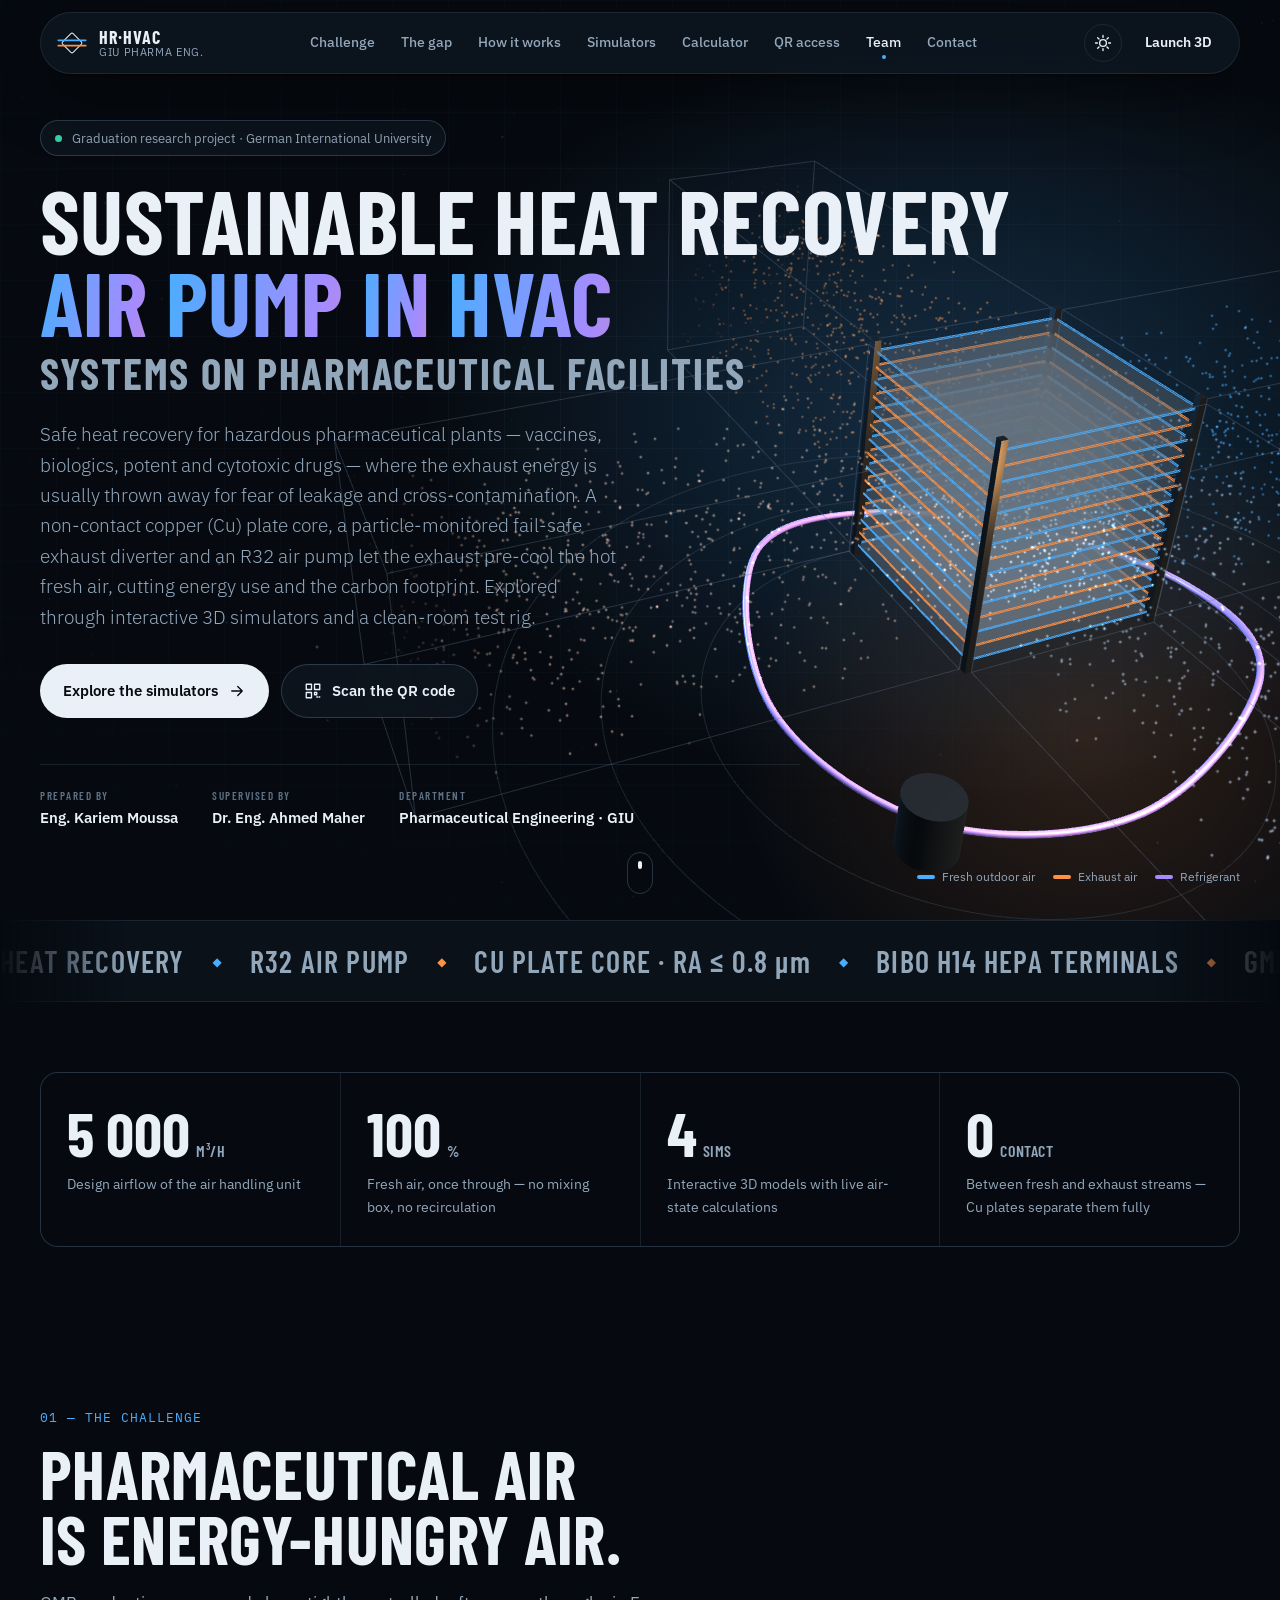
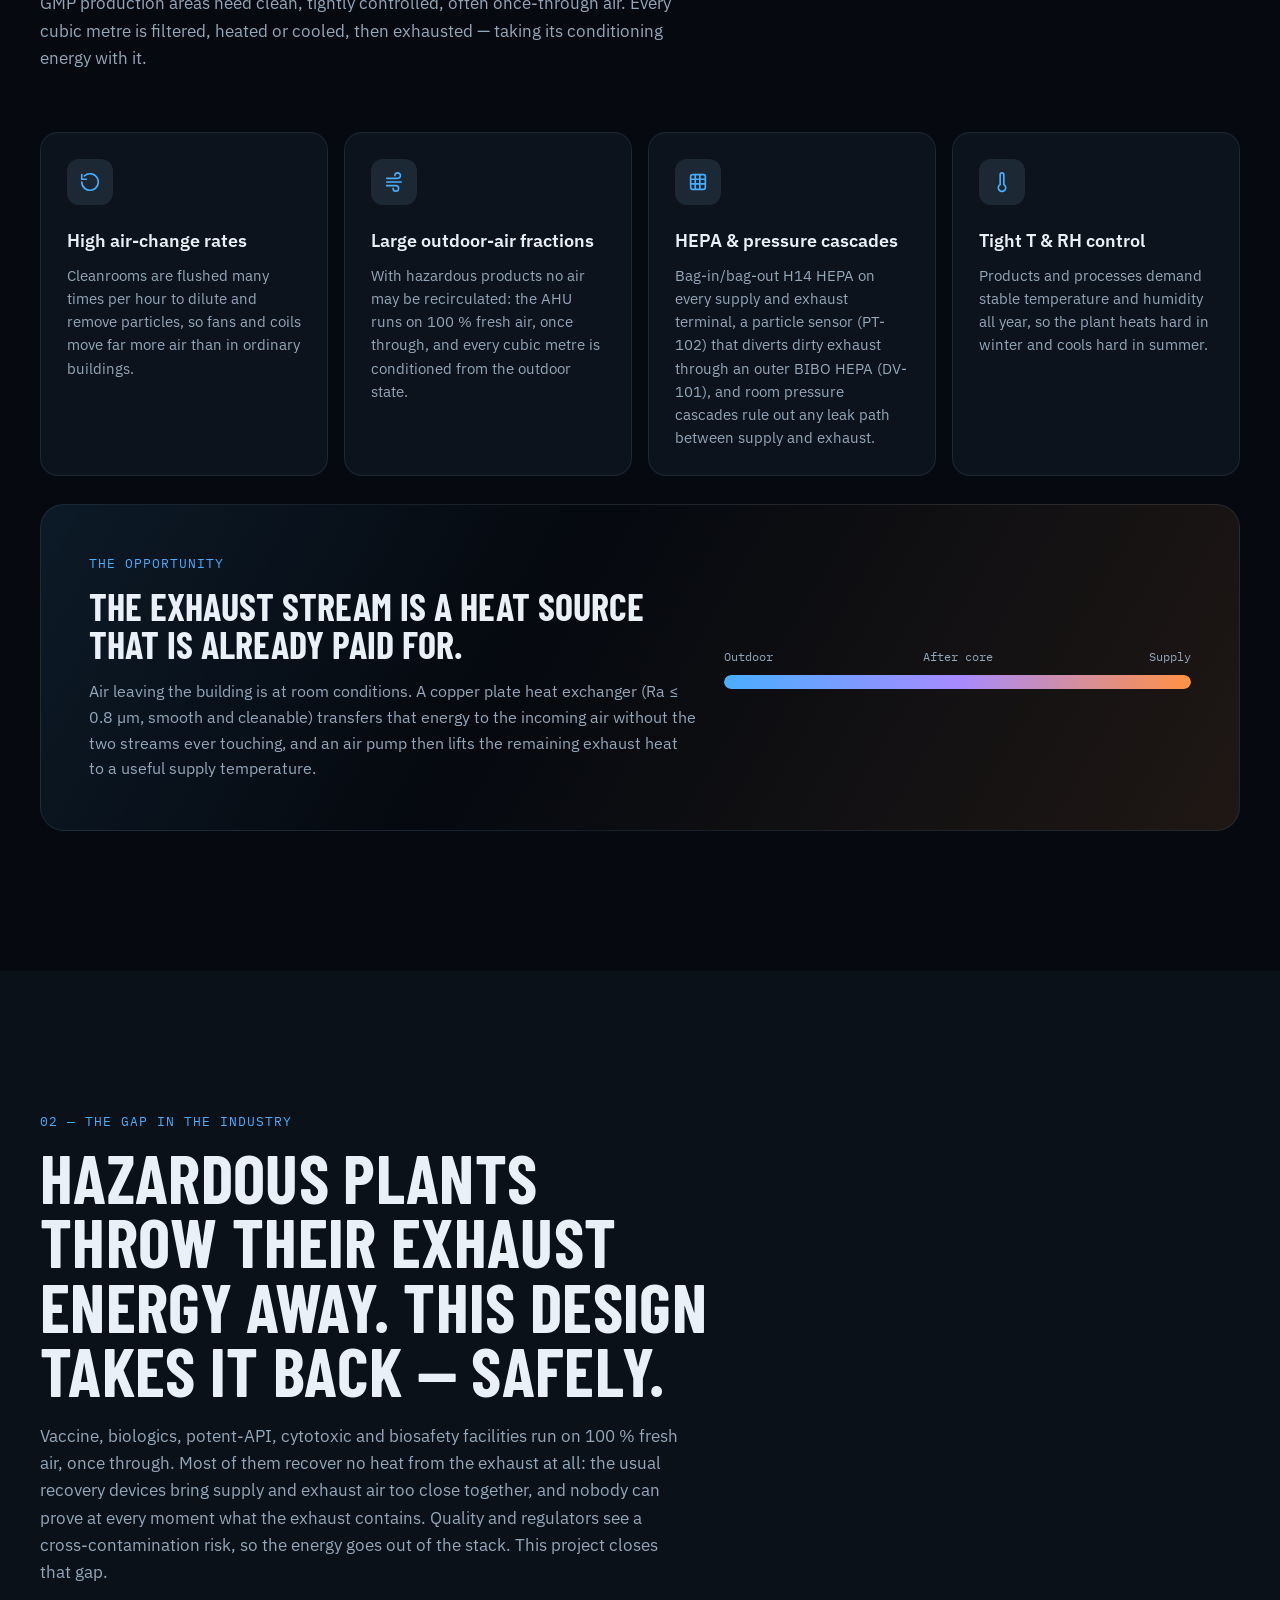
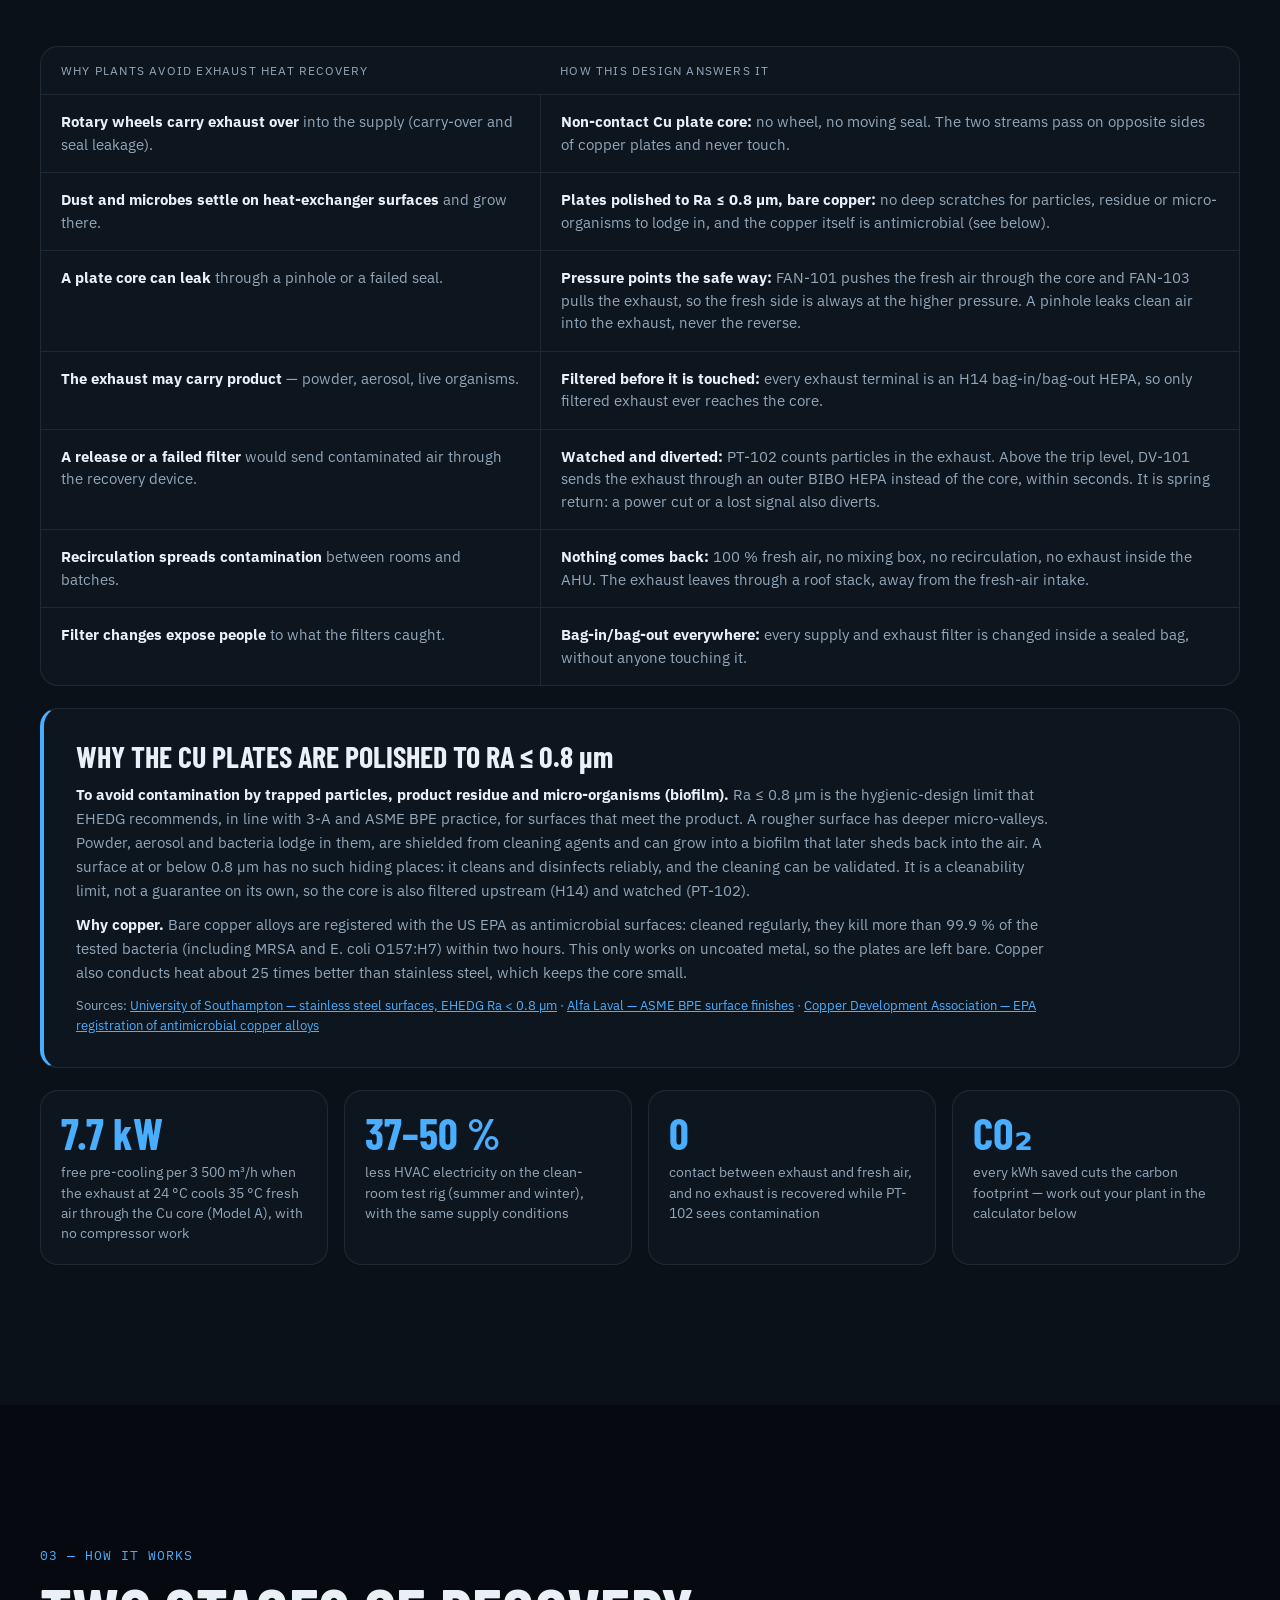
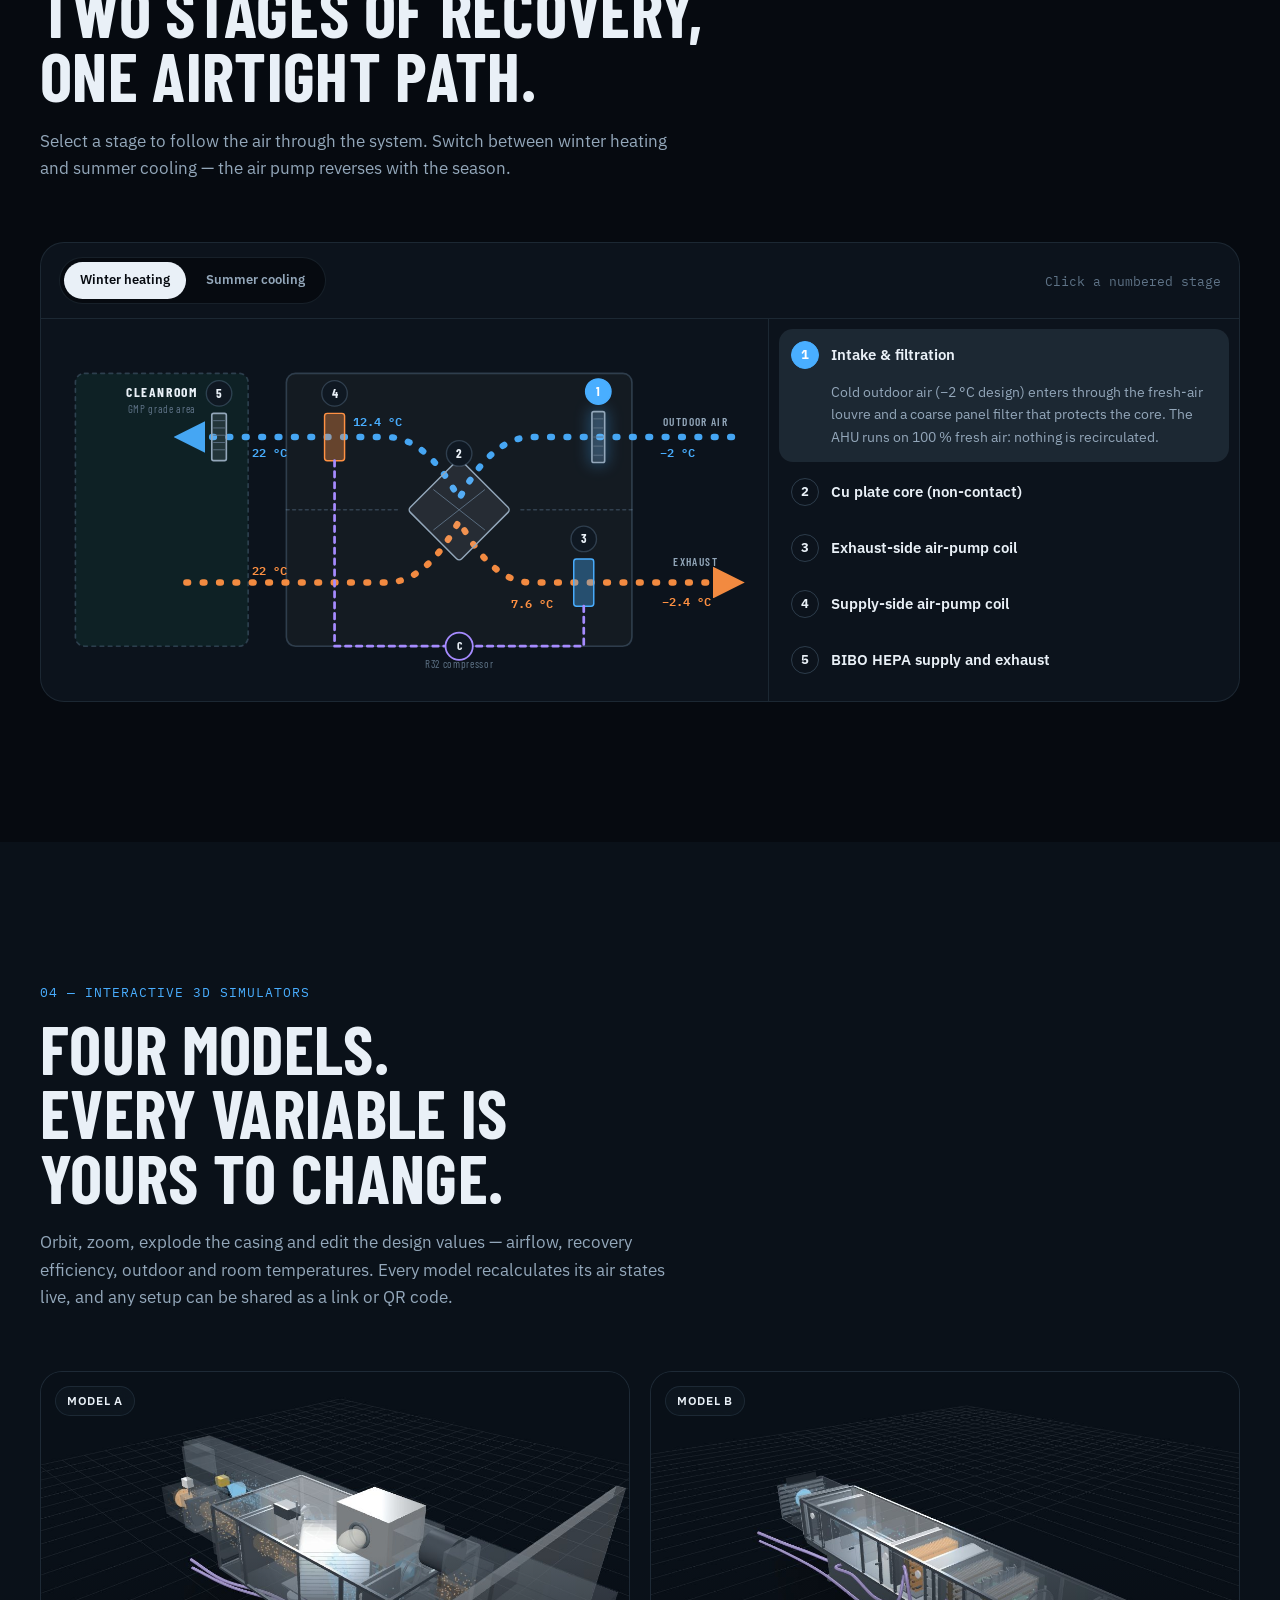
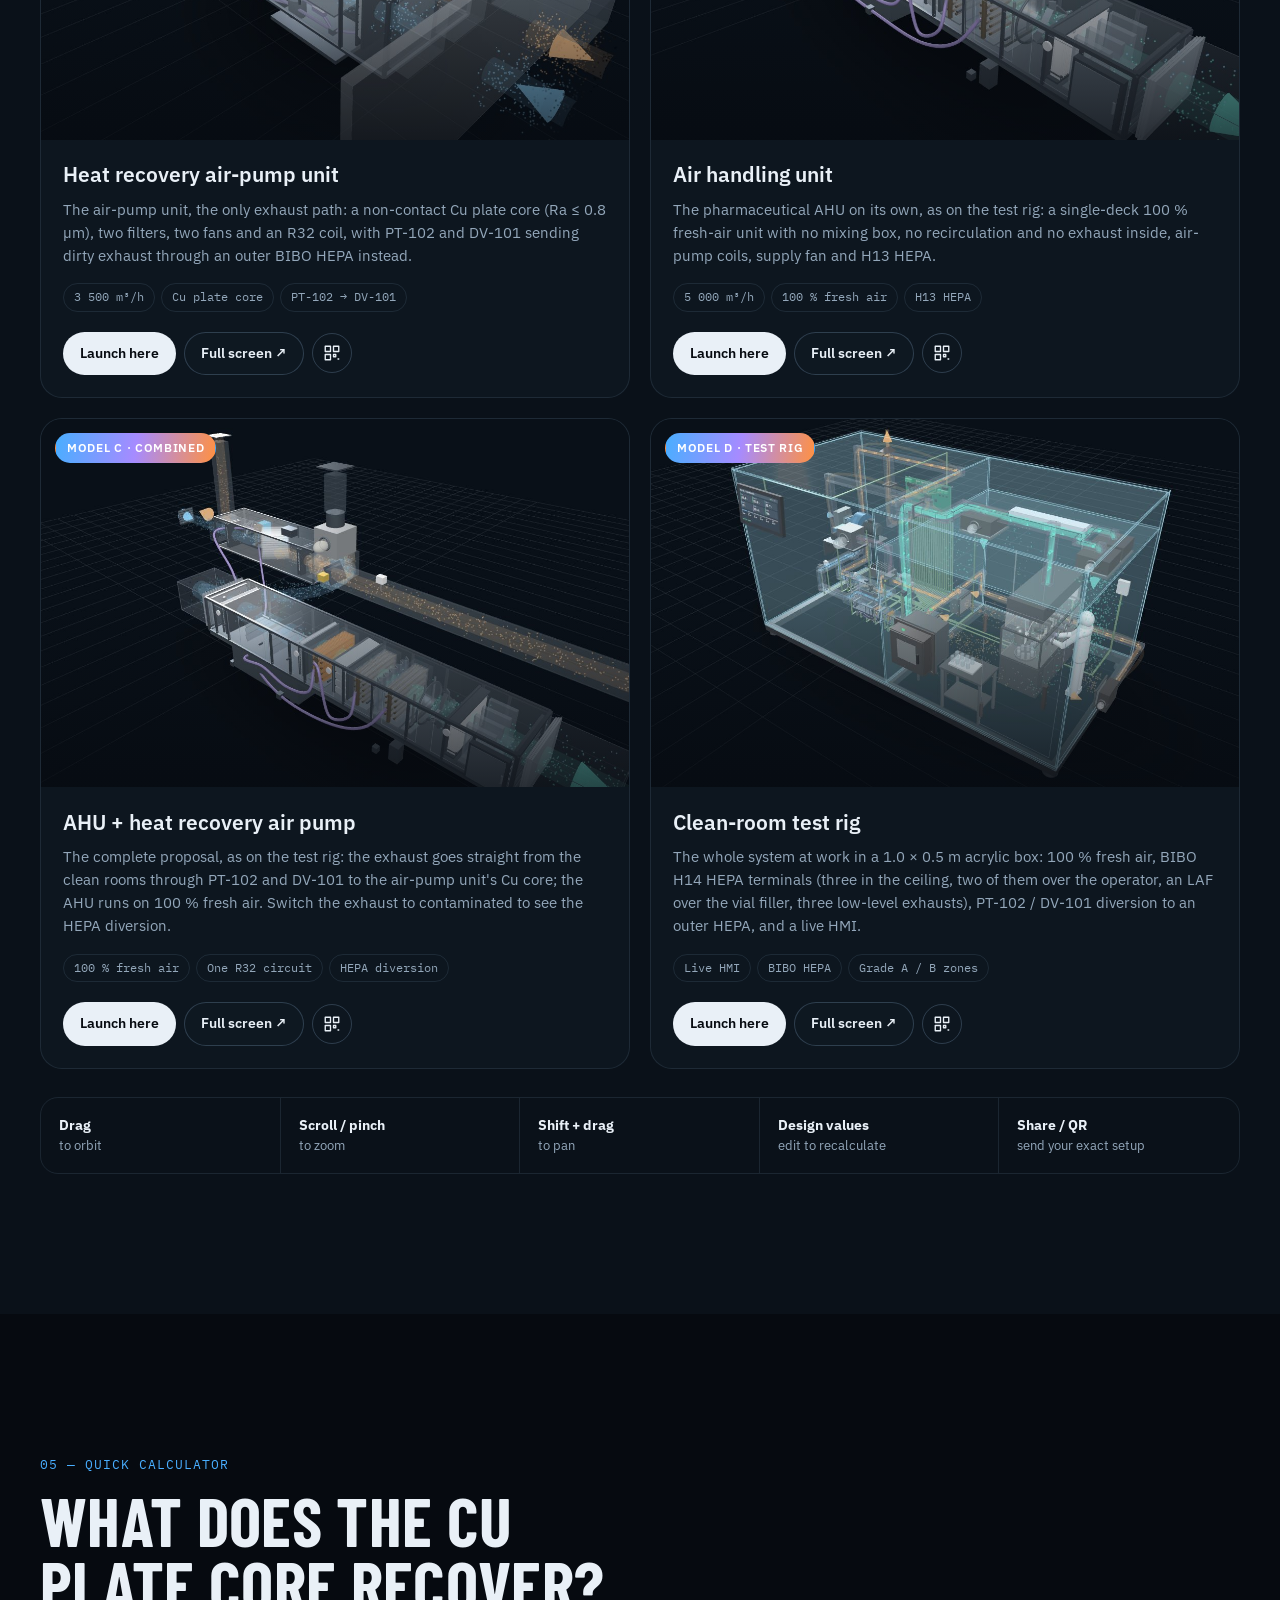
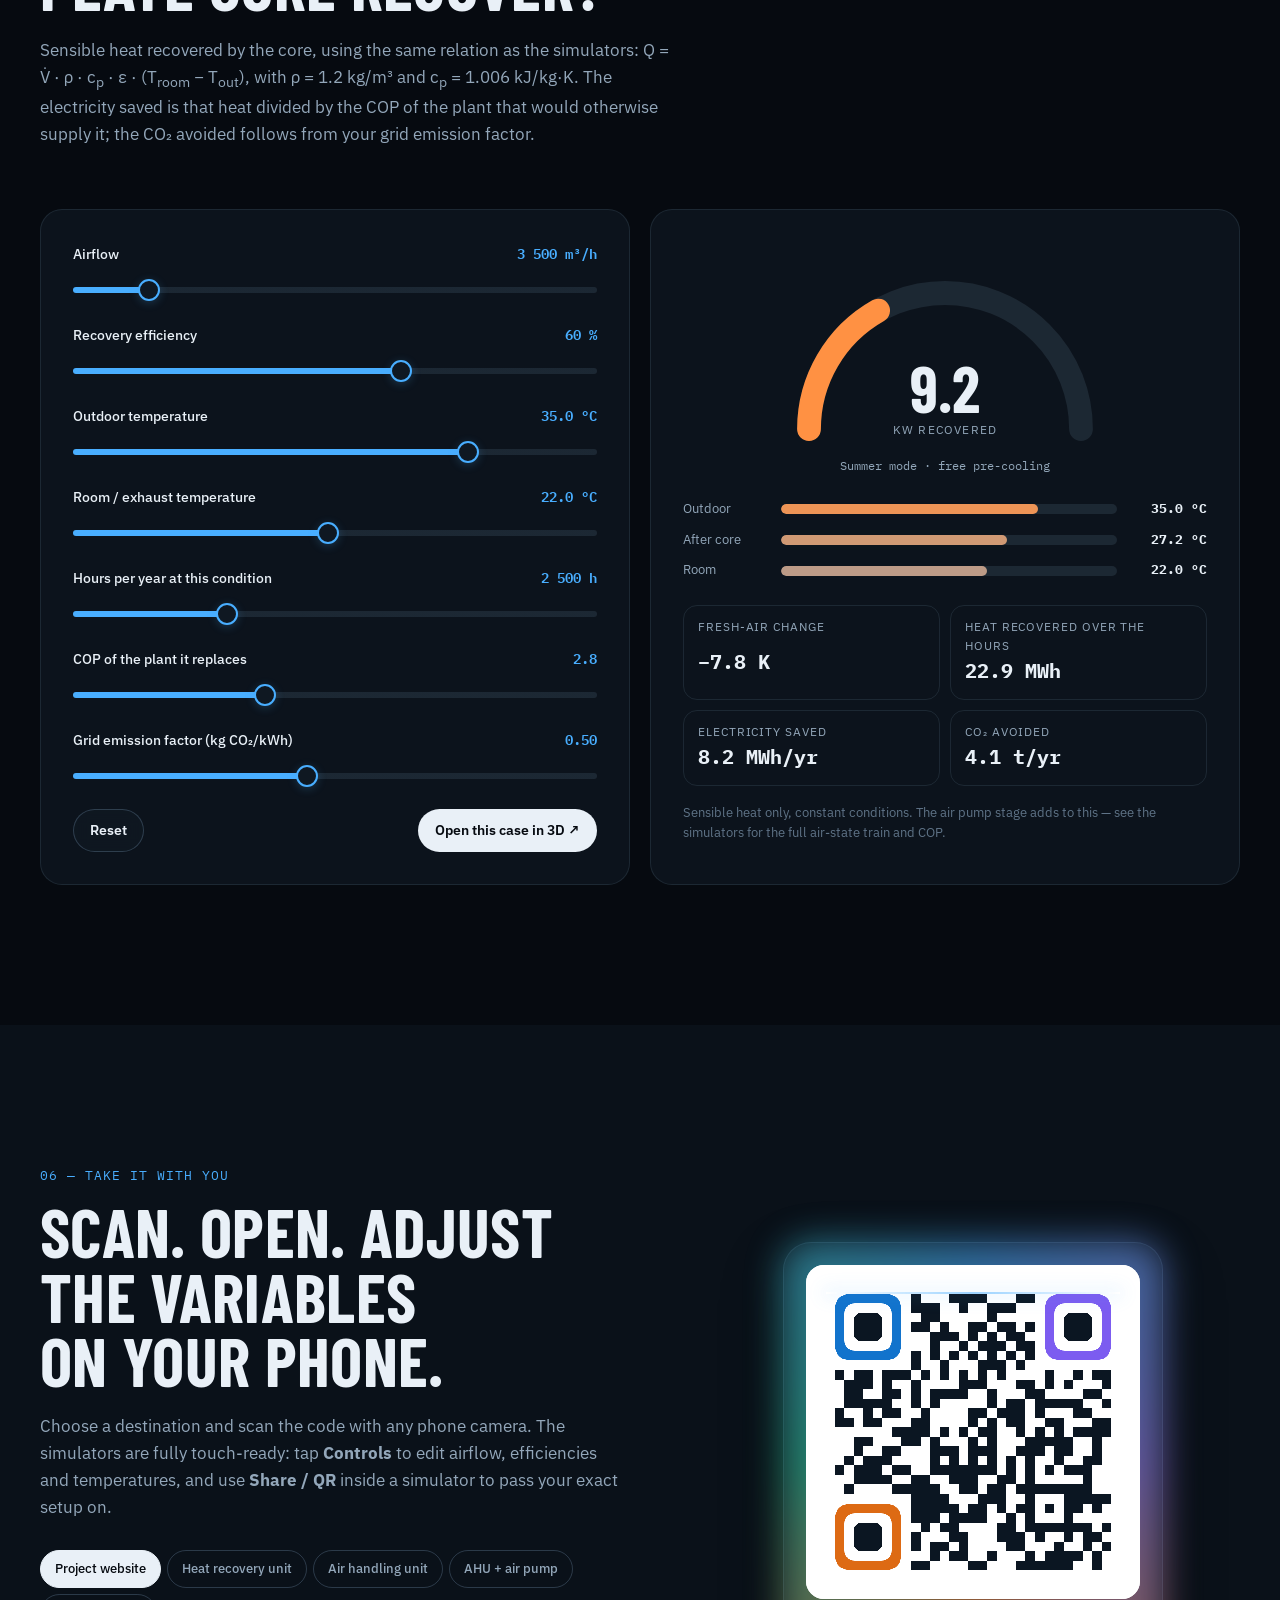
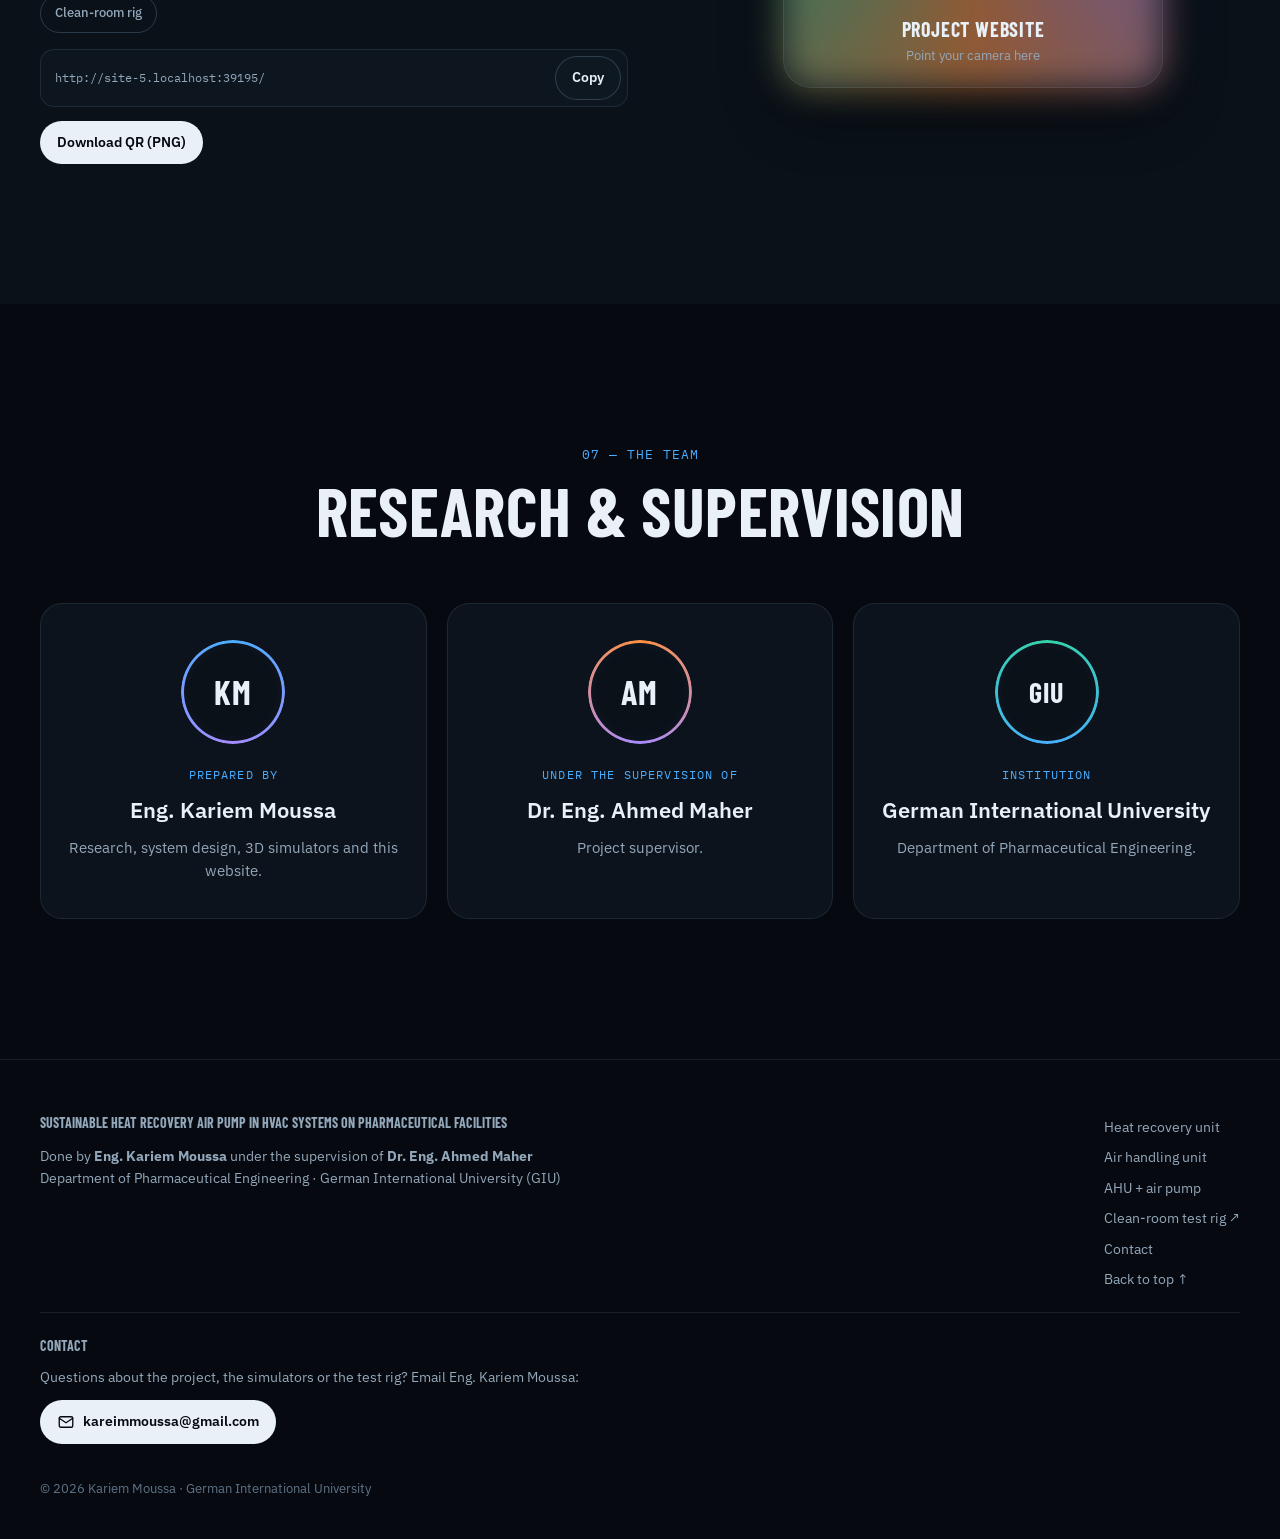
==== commit fbc357aa: "Website: remove all cost and money content - Calculator: electricity price slider and "Cost saved" r" ====
--- a/index.html
+++ b/index.html
@@ -73,7 +73,7 @@
       <span class="line accent"><span>Air</span> <span>Pump</span> <span>in</span> <span>HVAC</span></span>
       <span class="line small"><span>Systems</span> <span>on</span> <span>Pharmaceutical</span> <span>Facilities</span></span>
     </h1>
-    <p class="lede reveal" style="--d:.9s">Safe heat recovery for hazardous pharmaceutical plants — vaccines, biologics, potent and cytotoxic drugs — where the exhaust energy is usually thrown away for fear of leakage and cross-contamination. A non-contact copper (Cu) plate core, a particle-monitored fail-safe exhaust diverter and an R32 air pump let the exhaust pre-cool the hot fresh air, cutting energy, carbon footprint and cost. Explored through interactive 3D simulators and a clean-room test rig.</p>
+    <p class="lede reveal" style="--d:.9s">Safe heat recovery for hazardous pharmaceutical plants — vaccines, biologics, potent and cytotoxic drugs — where the exhaust energy is usually thrown away for fear of leakage and cross-contamination. A non-contact copper (Cu) plate core, a particle-monitored fail-safe exhaust diverter and an R32 air pump let the exhaust pre-cool the hot fresh air, cutting energy use and the carbon footprint. Explored through interactive 3D simulators and a clean-room test rig.</p>
     <div class="hero-cta reveal" style="--d:1.05s">
       <a class="btn btn-primary magnetic" href="#simulators">
         <span>Explore the simulators</span>
@@ -121,7 +121,7 @@
   <div class="wrap">
     <header class="sec-head">
       <p class="kicker reveal">01 — The challenge</p>
-      <h2 class="reveal" style="--d:.06s">Pharmaceutical air is expensive air.</h2>
+      <h2 class="reveal" style="--d:.06s">Pharmaceutical air is energy-hungry air.</h2>
       <p class="reveal" style="--d:.12s">GMP production areas need clean, tightly controlled, often once-through air. Every cubic metre is filtered, heated or cooled, then exhausted — taking its conditioning energy with it.</p>
     </header>
     <div class="cards4">
@@ -191,7 +191,7 @@
       <div><b>7.7 kW</b><span>free pre-cooling per 3 500 m³/h when the exhaust at 24 °C cools 35 °C fresh air through the Cu core (Model A), with no compressor work</span></div>
       <div><b>37–50 %</b><span>less HVAC electricity on the clean-room test rig (summer and winter), with the same supply conditions</span></div>
       <div><b>0</b><span>contact between exhaust and fresh air, and no exhaust is recovered while PT-102 sees contamination</span></div>
-      <div><b>CO₂ + cost</b><span>every kWh not bought cuts the carbon footprint and the bill — work out your plant in the calculator below</span></div>
+      <div><b>CO₂</b><span>every kWh saved cuts the carbon footprint — work out your plant in the calculator below</span></div>
     </div>
   </div>
 </section>
@@ -376,7 +376,7 @@
     <header class="sec-head">
       <p class="kicker reveal">05 — Quick calculator</p>
       <h2 class="reveal" style="--d:.06s">What does the Cu plate core recover?</h2>
-      <p class="reveal" style="--d:.12s">Sensible heat recovered by the core, using the same relation as the simulators: Q = V̇ · ρ · c<sub>p</sub> · ε · (T<sub>room</sub> − T<sub>out</sub>), with ρ = 1.2 kg/m³ and c<sub>p</sub> = 1.006 kJ/kg·K. The electricity saved is that heat divided by the COP of the plant that would otherwise supply it; CO₂ and cost follow from your grid factor and tariff.</p>
+      <p class="reveal" style="--d:.12s">Sensible heat recovered by the core, using the same relation as the simulators: Q = V̇ · ρ · c<sub>p</sub> · ε · (T<sub>room</sub> − T<sub>out</sub>), with ρ = 1.2 kg/m³ and c<sub>p</sub> = 1.006 kJ/kg·K. The electricity saved is that heat divided by the COP of the plant that would otherwise supply it; the CO₂ avoided follows from your grid emission factor.</p>
     </header>
 
     <div class="calc reveal">
@@ -404,10 +404,6 @@
         <div class="field">
           <div class="f-row"><label for="cCop">COP of the plant it replaces</label><output id="oCop">2.8</output></div>
           <input type="range" id="cCop" min="1" max="6" step="0.1" value="2.8">
-        </div>
-        <div class="field">
-          <div class="f-row"><label for="cPrice">Electricity price (EGP/kWh, edit to your tariff)</label><output id="oPrice">2.00</output></div>
-          <input type="range" id="cPrice" min="0.5" max="6" step="0.05" value="2">
         </div>
         <div class="field">
           <div class="f-row"><label for="cEf">Grid emission factor (kg CO₂/kWh)</label><output id="oEf">0.50</output></div>
@@ -438,7 +434,6 @@
           <div><small>Heat recovered over the hours</small><b id="rE">0 MWh</b></div>
           <div><small>Electricity saved</small><b id="rKwh">0 MWh/yr</b></div>
           <div><small>CO₂ avoided</small><b id="rCo2">0 t/yr</b></div>
-          <div><small>Cost saved</small><b id="rCost">0 EGP/yr</b></div>
         </div>
         <p class="note">Sensible heat only, constant conditions. The air pump stage adds to this — see the simulators for the full air-state train and COP.</p>
       </div>
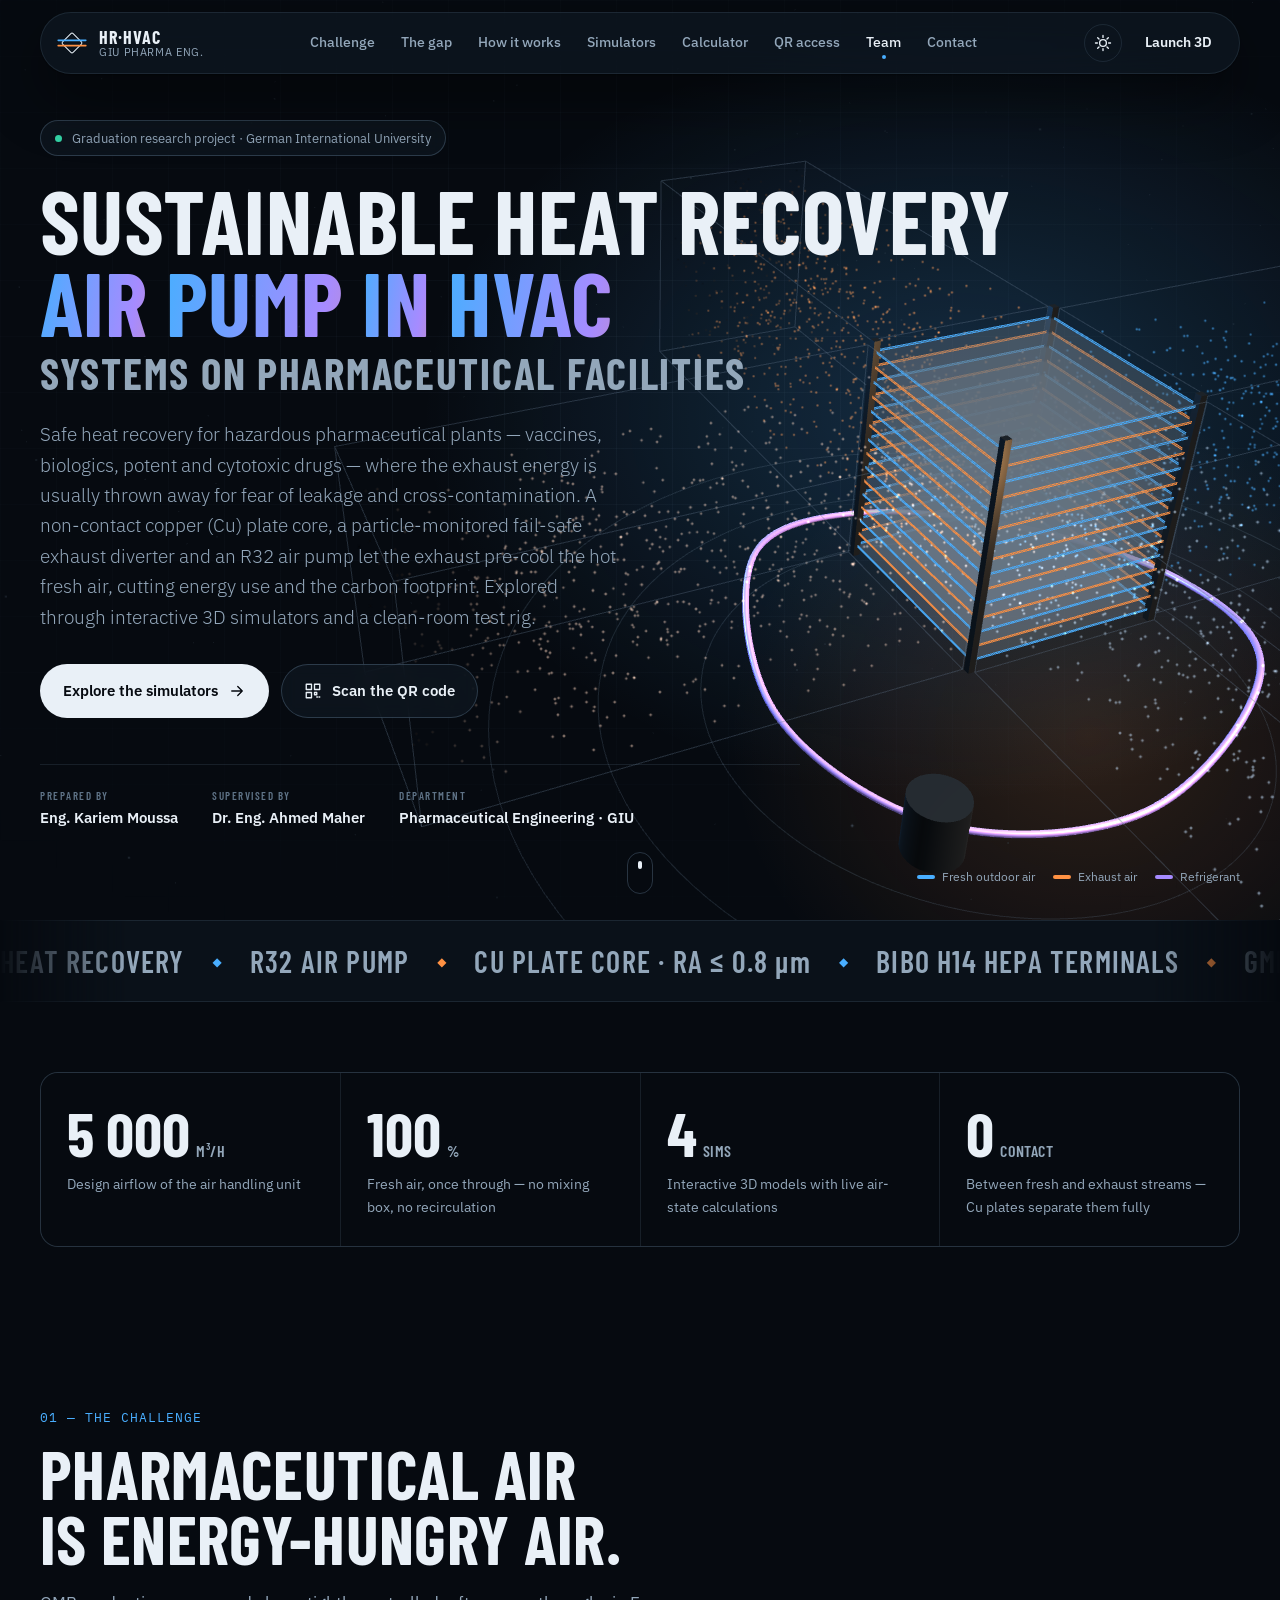
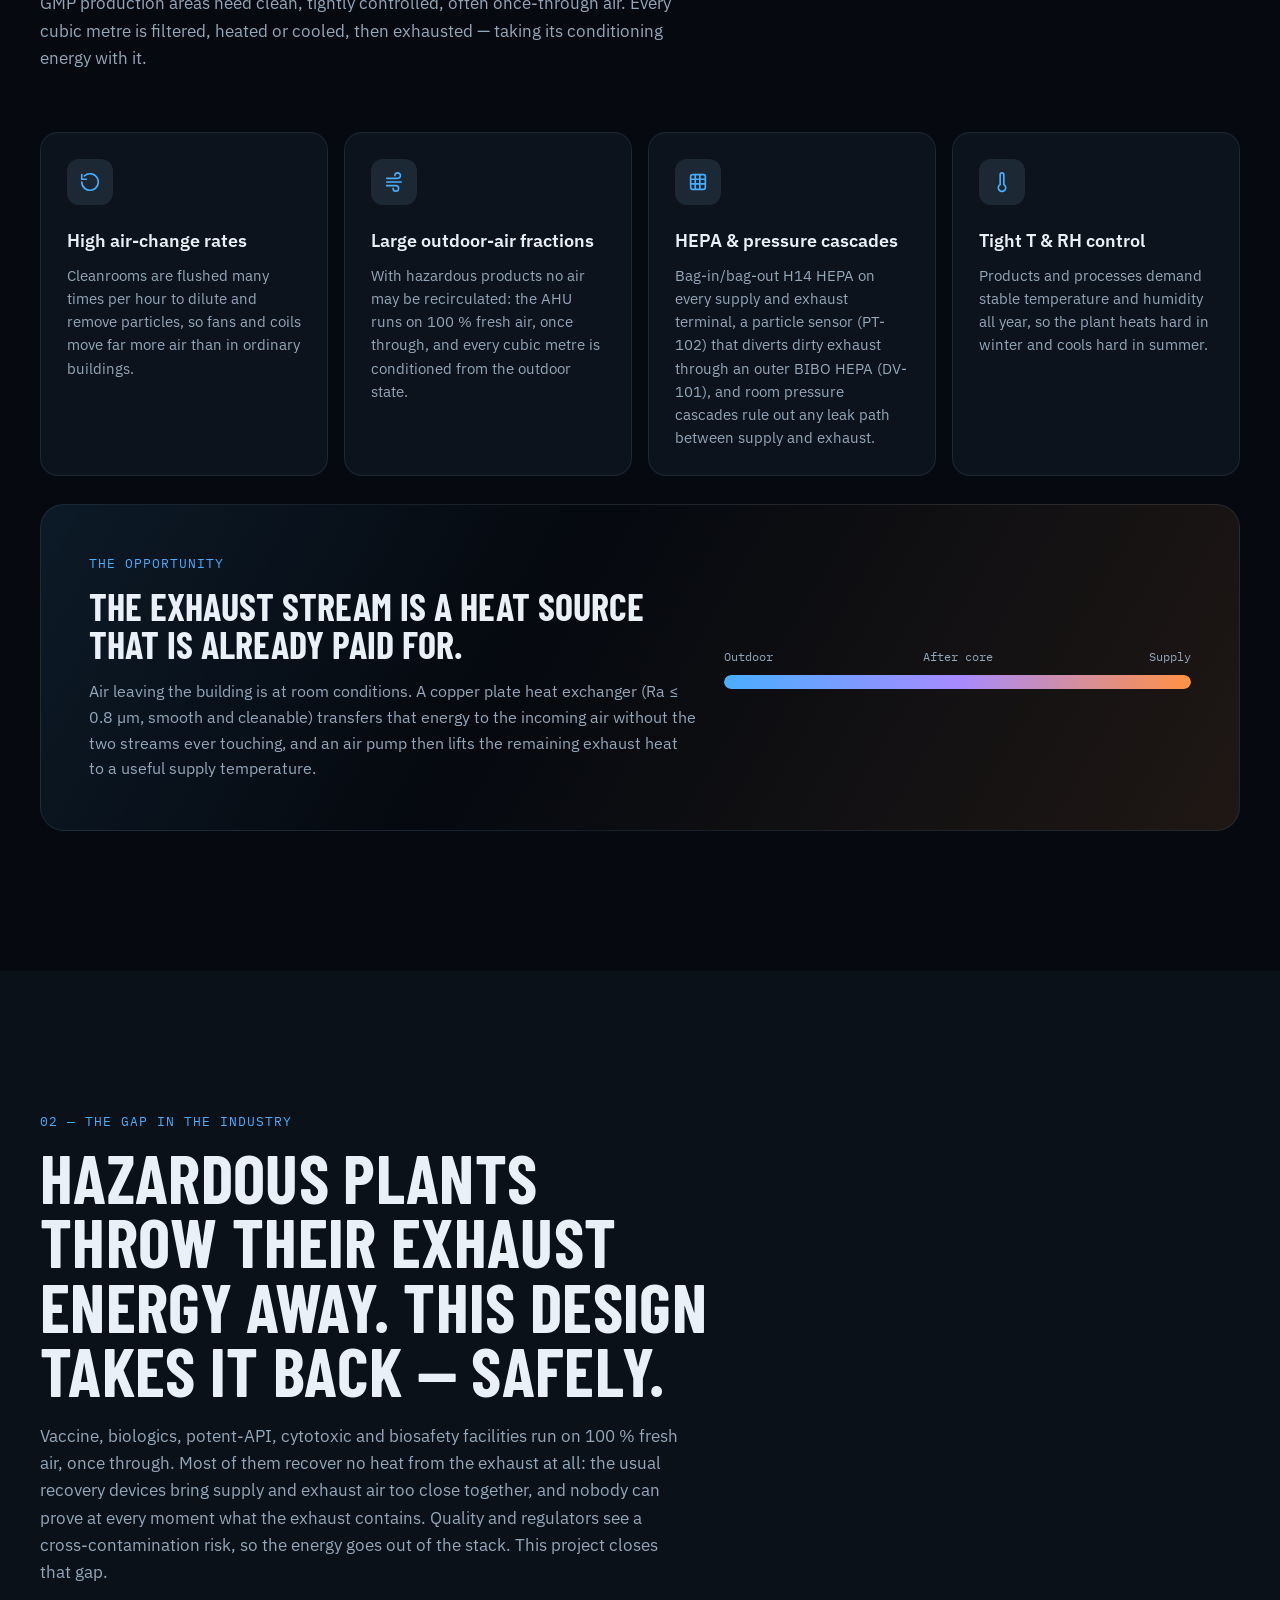
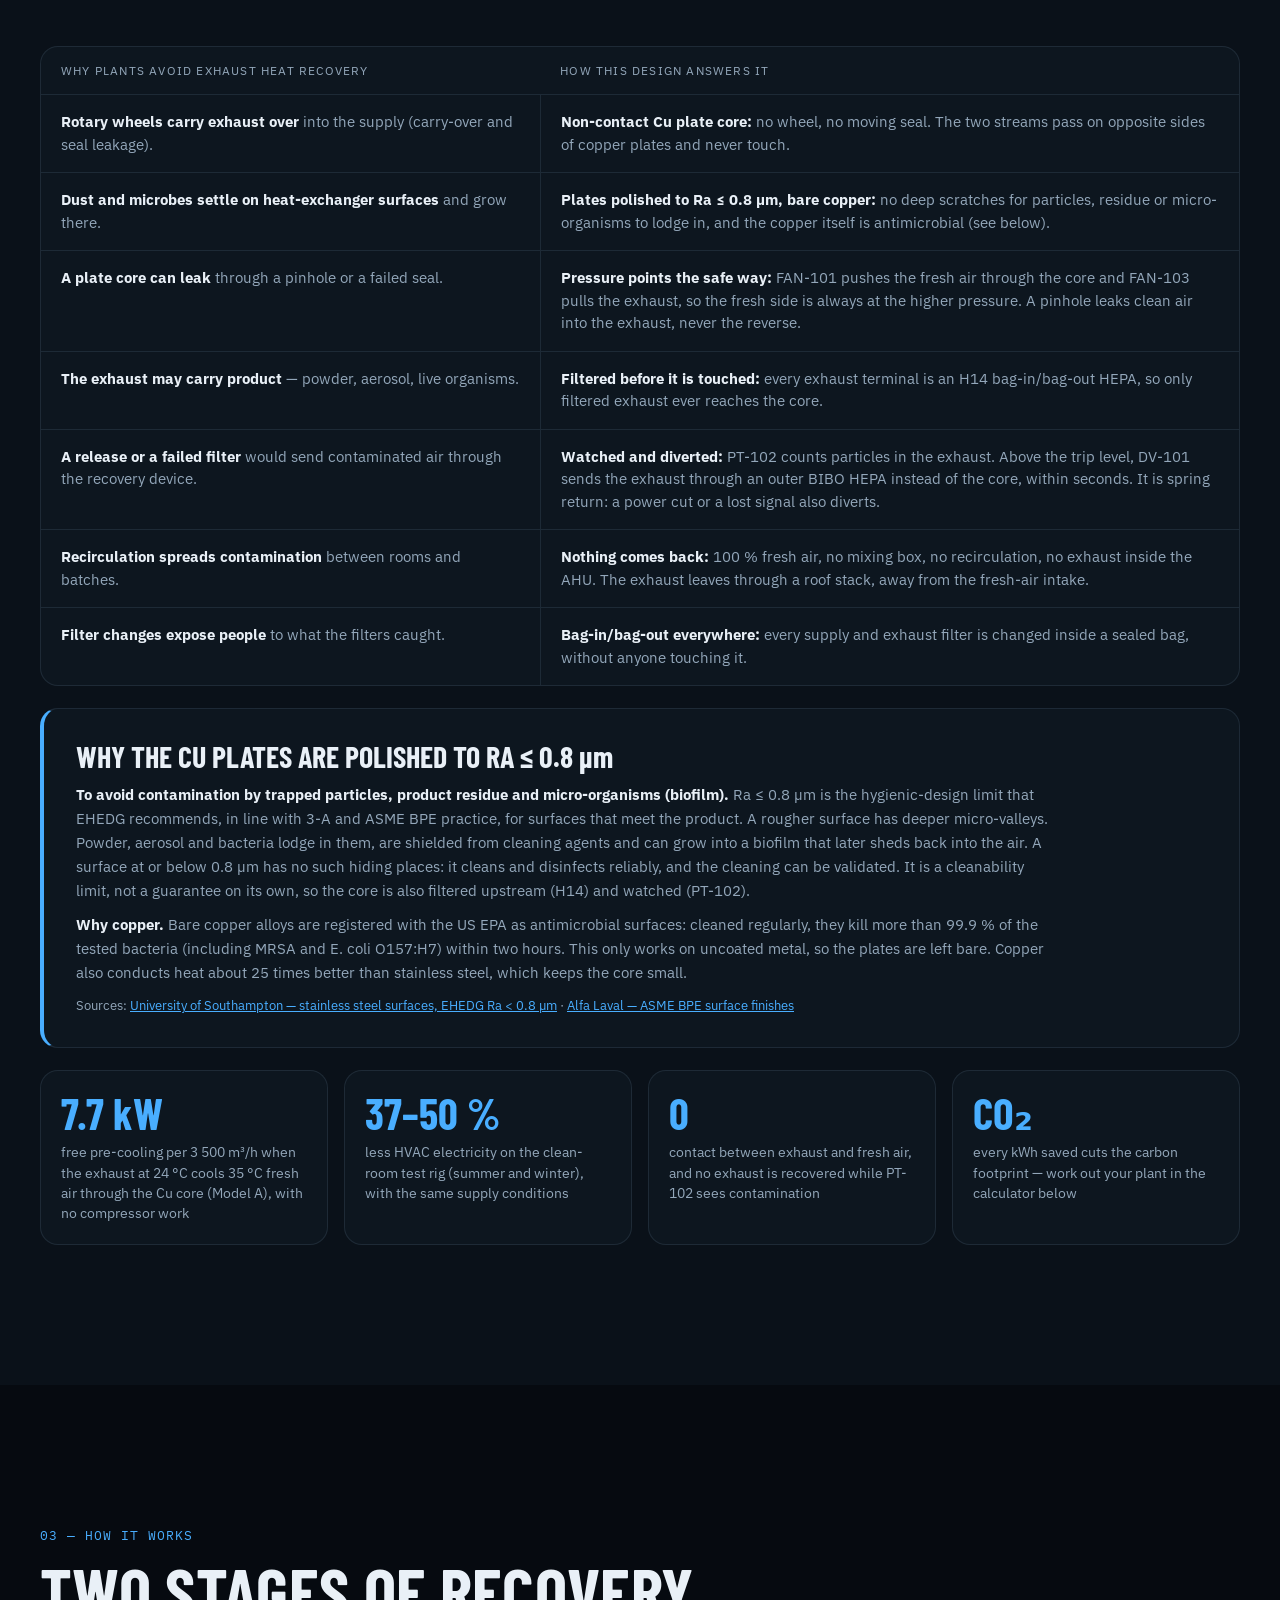
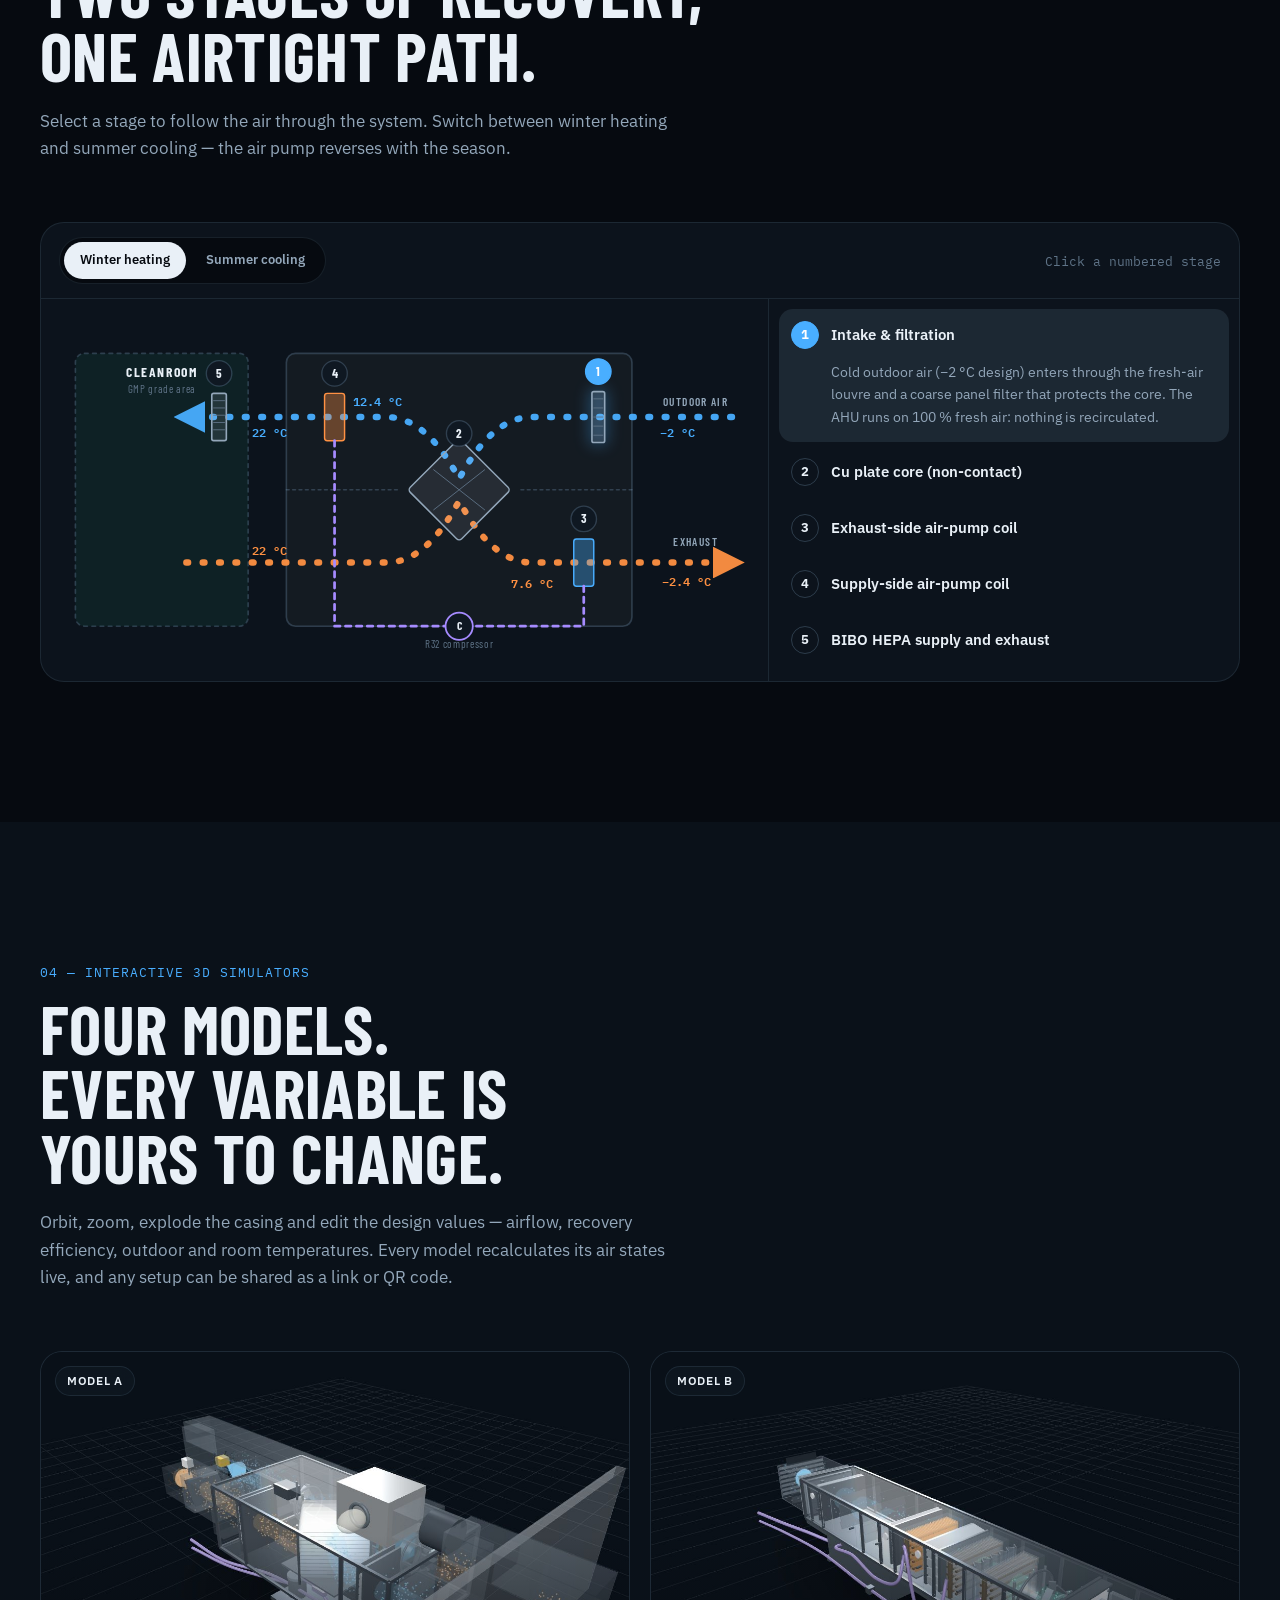
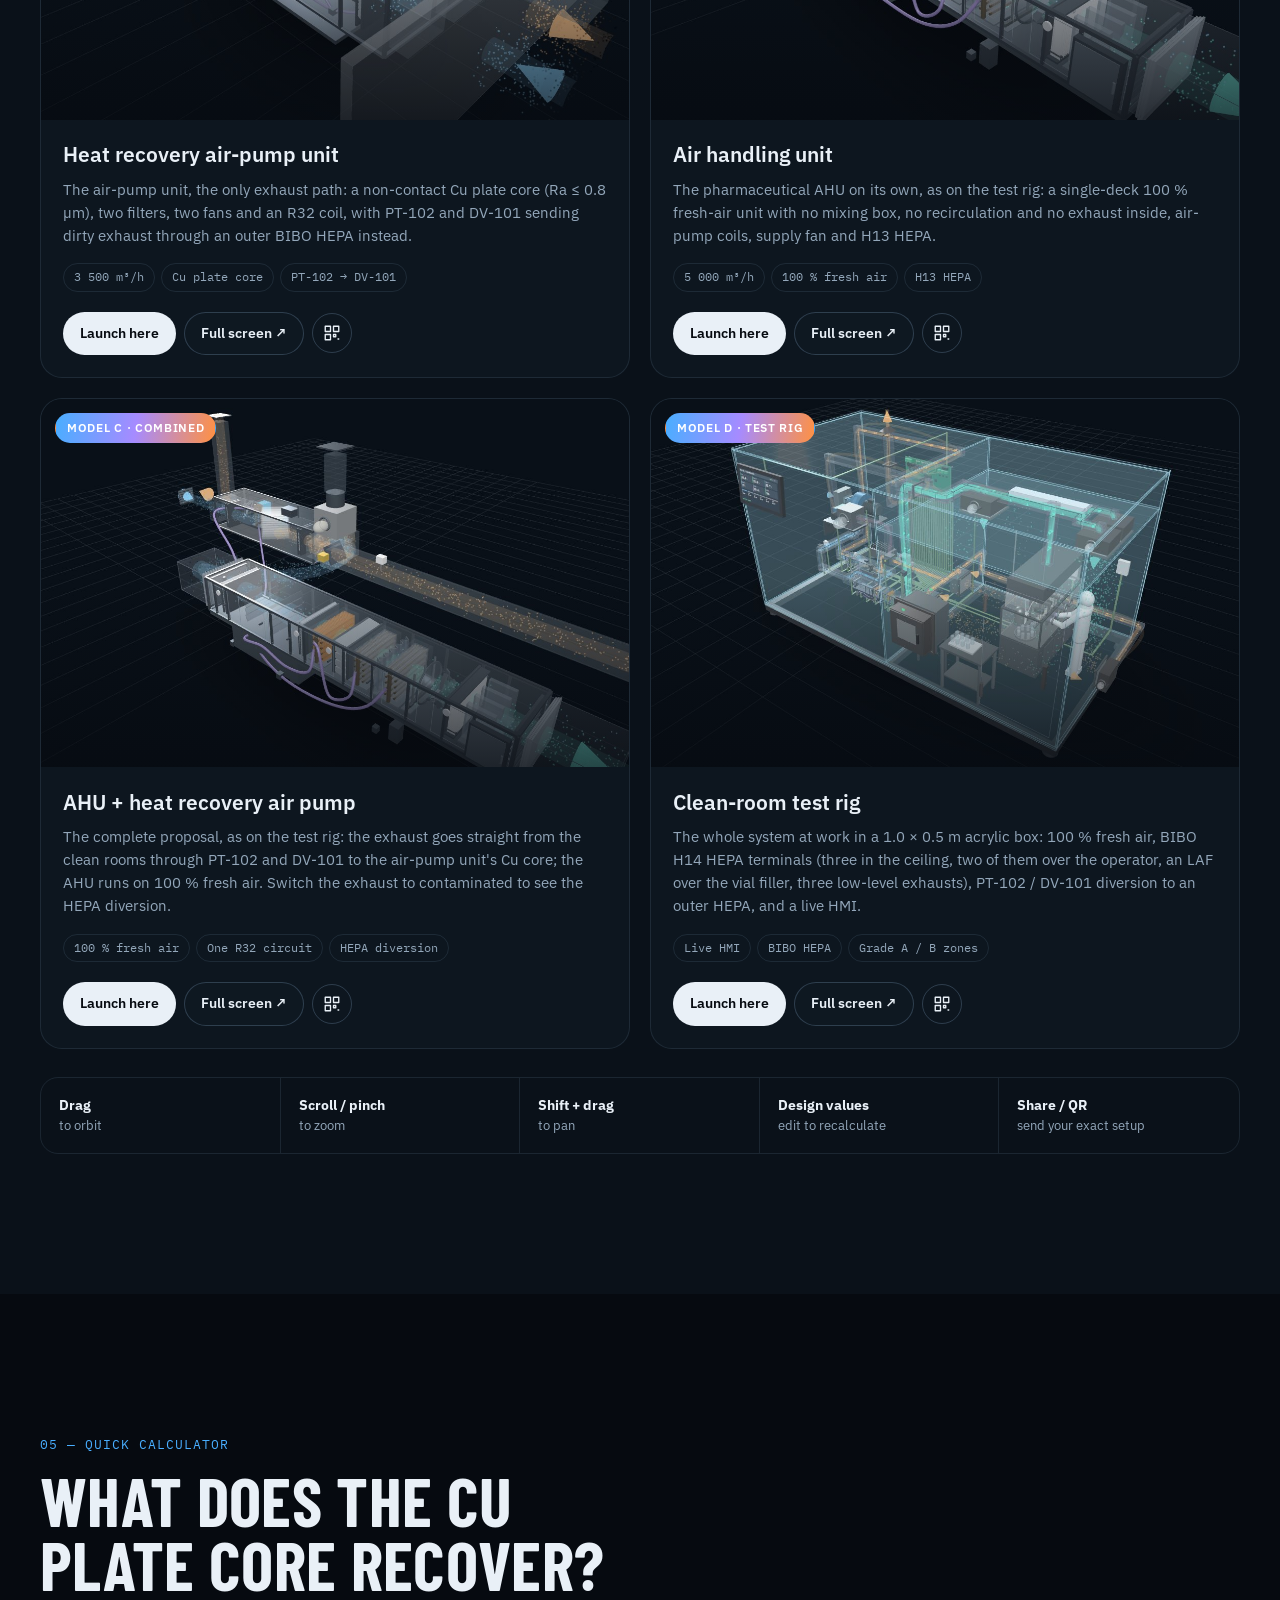
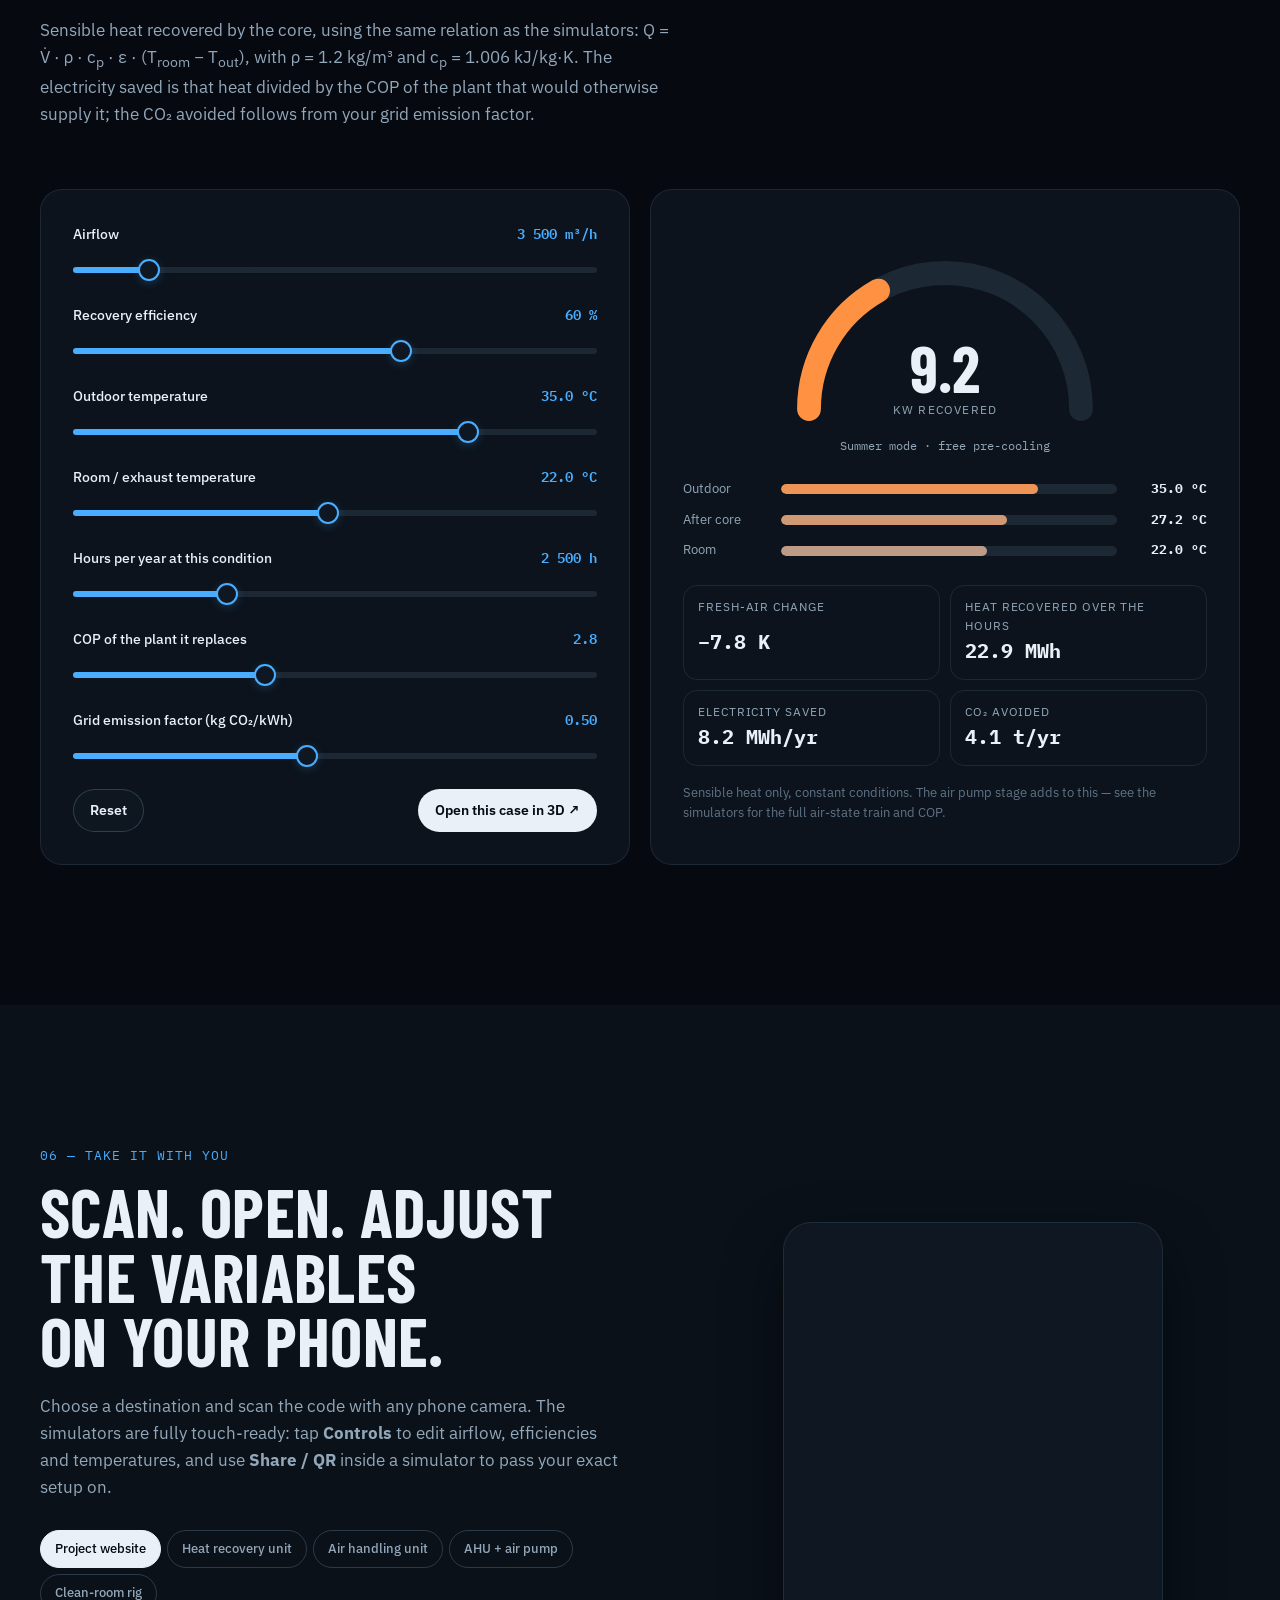
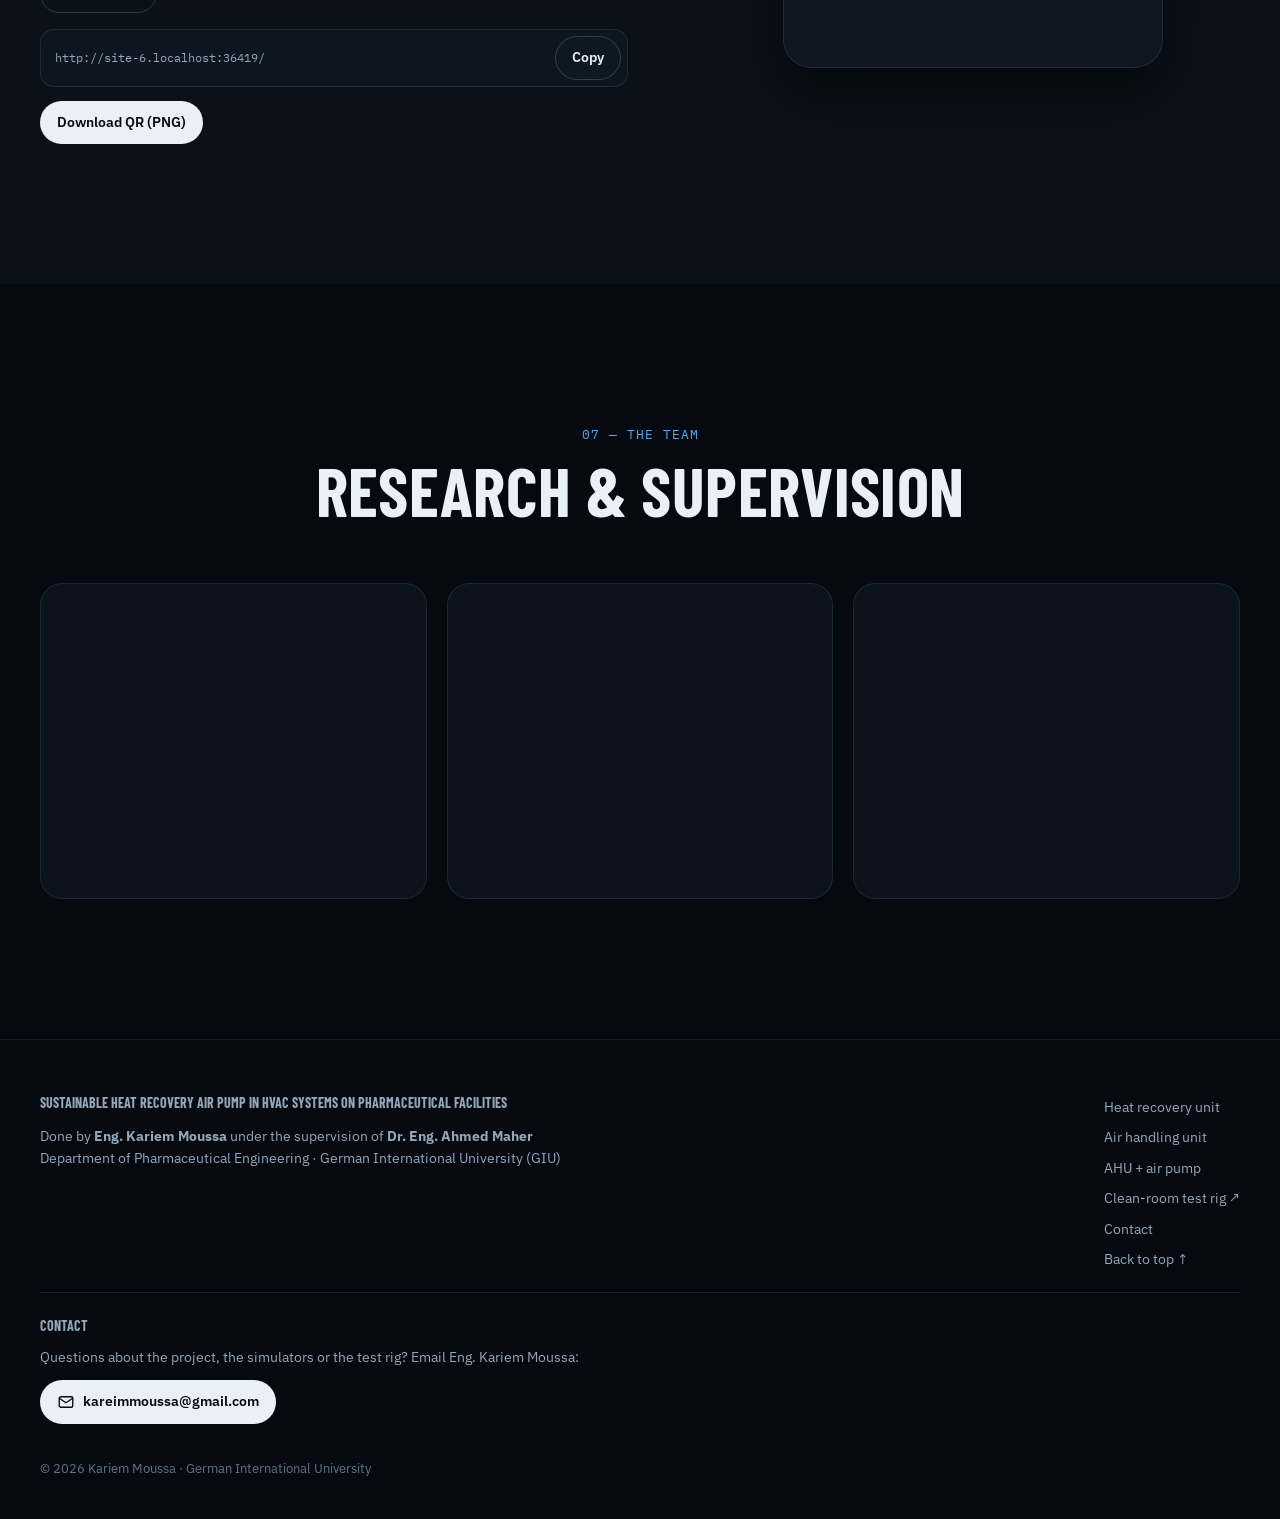
==== commit 5b226804: "Website: remove the Copper Development Association source link Co-Authored-By: Claude Opus 5.5 <nore" ====
--- a/index.html
+++ b/index.html
@@ -184,7 +184,7 @@
       <h3>Why the Cu plates are polished to Ra ≤ 0.8 <span class="u">µm</span></h3>
       <p><b>To avoid contamination by trapped particles, product residue and micro-organisms (biofilm).</b> Ra ≤ 0.8 µm is the hygienic-design limit that EHEDG recommends, in line with 3-A and ASME BPE practice, for surfaces that meet the product. A rougher surface has deeper micro-valleys. Powder, aerosol and bacteria lodge in them, are shielded from cleaning agents and can grow into a biofilm that later sheds back into the air. A surface at or below 0.8 µm has no such hiding places: it cleans and disinfects reliably, and the cleaning can be validated. It is a cleanability limit, not a guarantee on its own, so the core is also filtered upstream (H14) and watched (PT-102).</p>
       <p><b>Why copper.</b> Bare copper alloys are registered with the US EPA as antimicrobial surfaces: cleaned regularly, they kill more than 99.9 % of the tested bacteria (including MRSA and E. coli O157:H7) within two hours. This only works on uncoated metal, so the plates are left bare. Copper also conducts heat about 25 times better than stainless steel, which keeps the core small.</p>
-      <p class="src">Sources: <a href="https://eprints.soton.ac.uk/199703/1/3.S14StainlessSteelFST10.pdf" target="_blank" rel="noopener">University of Southampton — stainless steel surfaces, EHEDG Ra &lt; 0.8 µm</a> · <a href="https://www.alfalaval.com/products/fluid-handling/asme-bpe/" target="_blank" rel="noopener">Alfa Laval — ASME BPE surface finishes</a> · <a href="https://www.copper.org/about/pressreleases/2008/pr2008_Mar_25.php" target="_blank" rel="noopener">Copper Development Association — EPA registration of antimicrobial copper alloys</a></p>
+      <p class="src">Sources: <a href="https://eprints.soton.ac.uk/199703/1/3.S14StainlessSteelFST10.pdf" target="_blank" rel="noopener">University of Southampton — stainless steel surfaces, EHEDG Ra &lt; 0.8 µm</a> · <a href="https://www.alfalaval.com/products/fluid-handling/asme-bpe/" target="_blank" rel="noopener">Alfa Laval — ASME BPE surface finishes</a></p>
     </div>
 
     <div class="gain reveal">
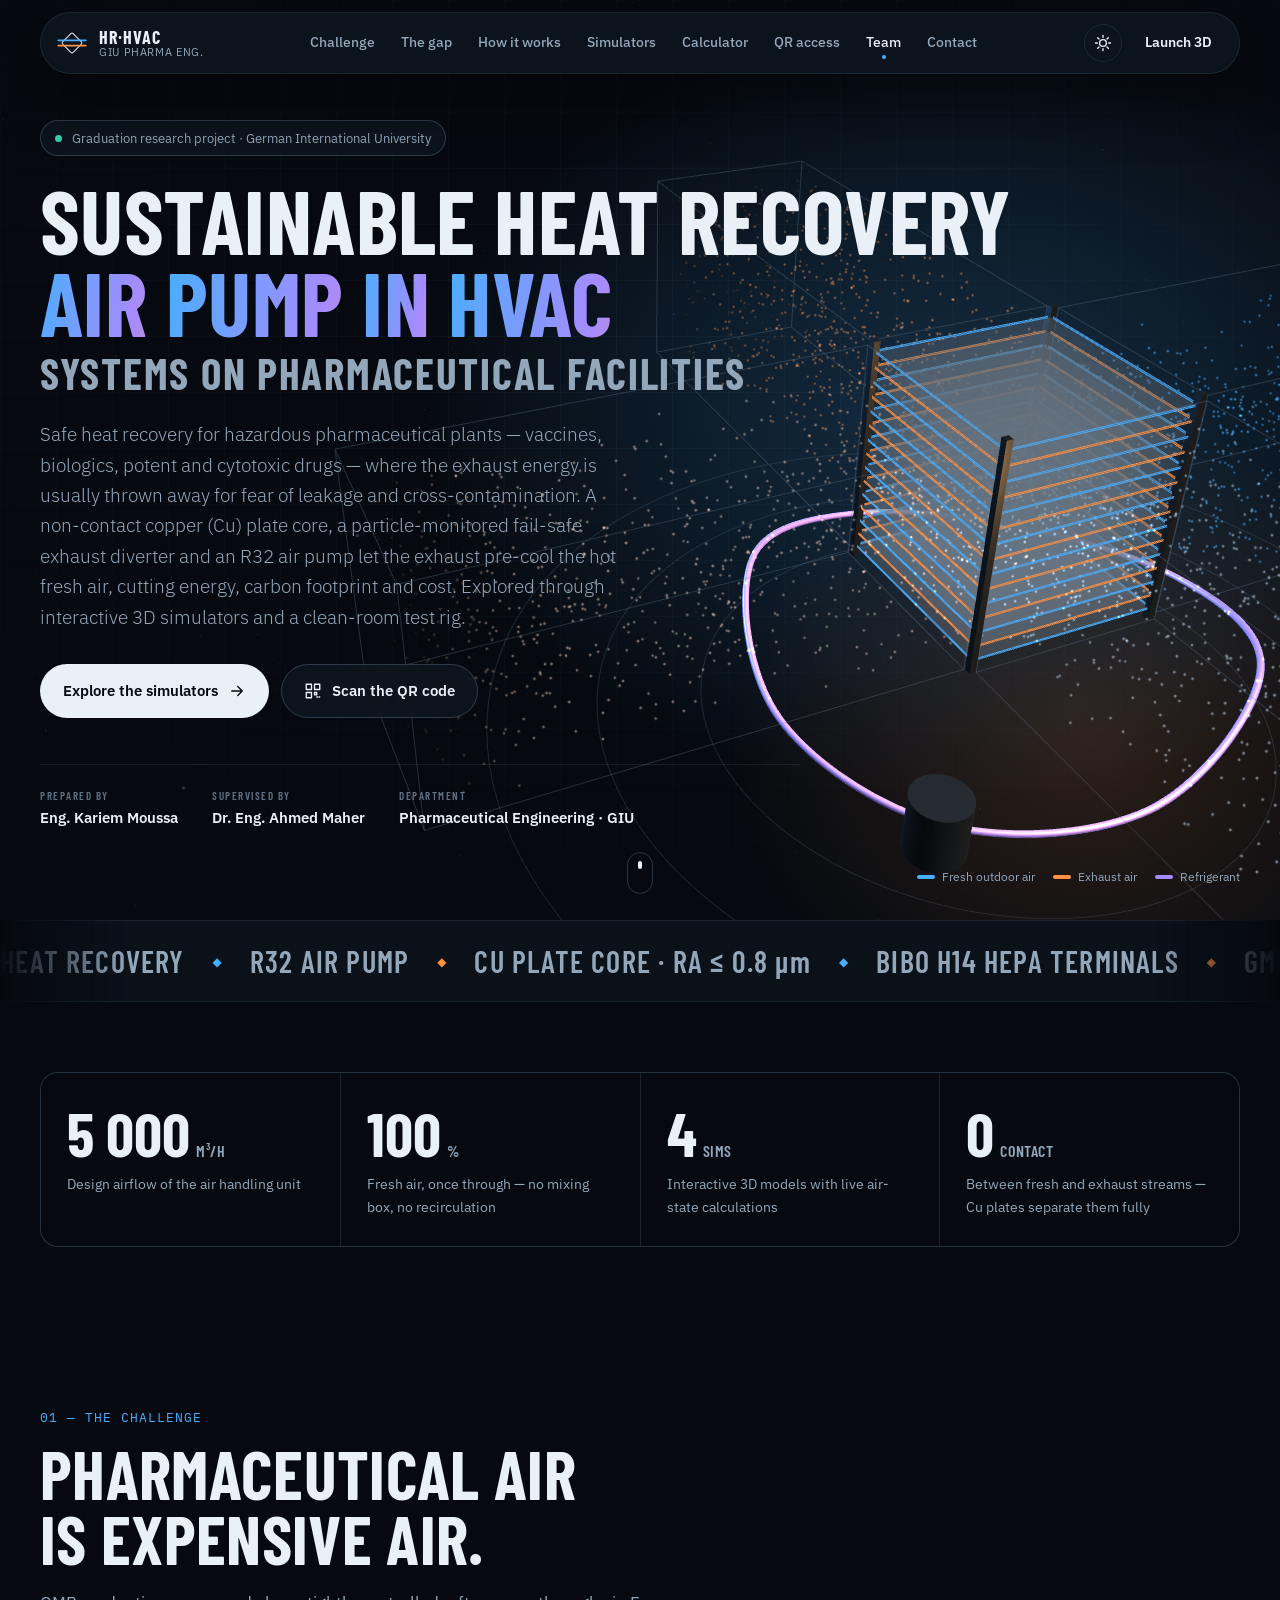
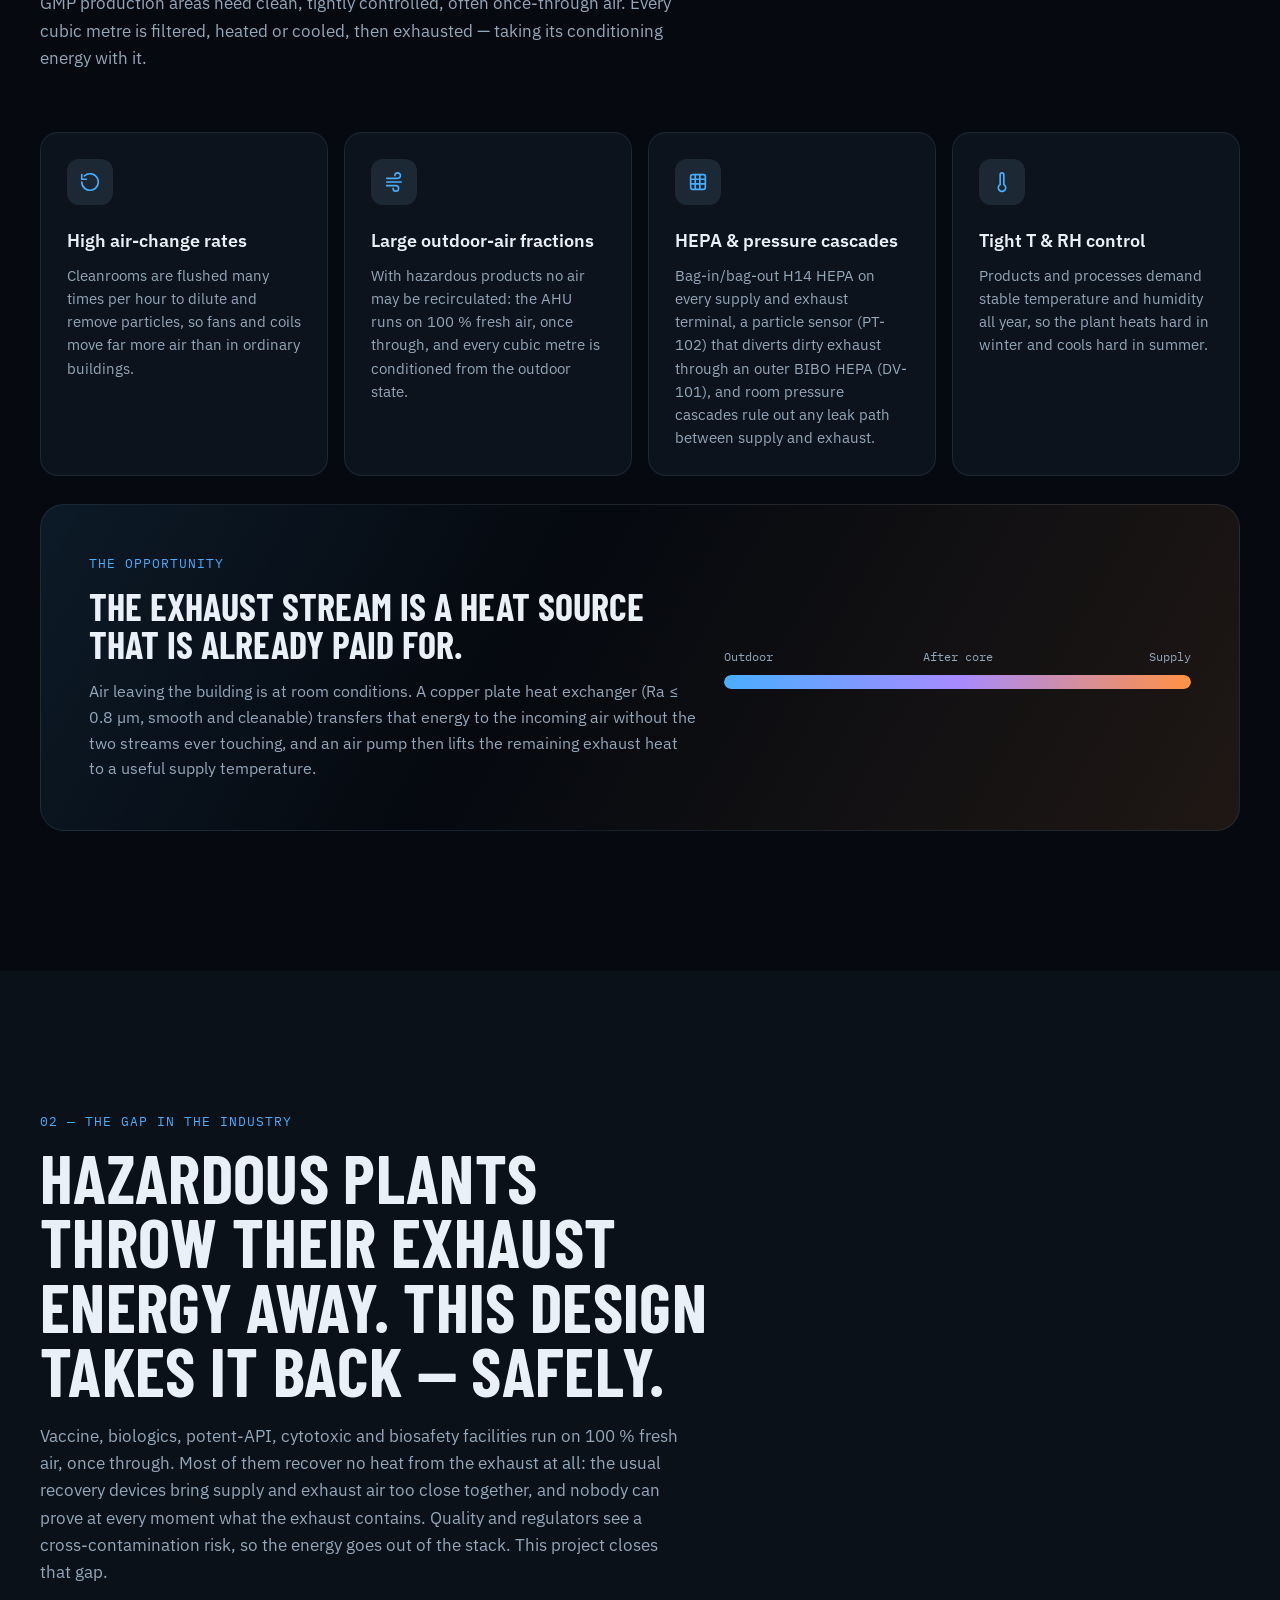
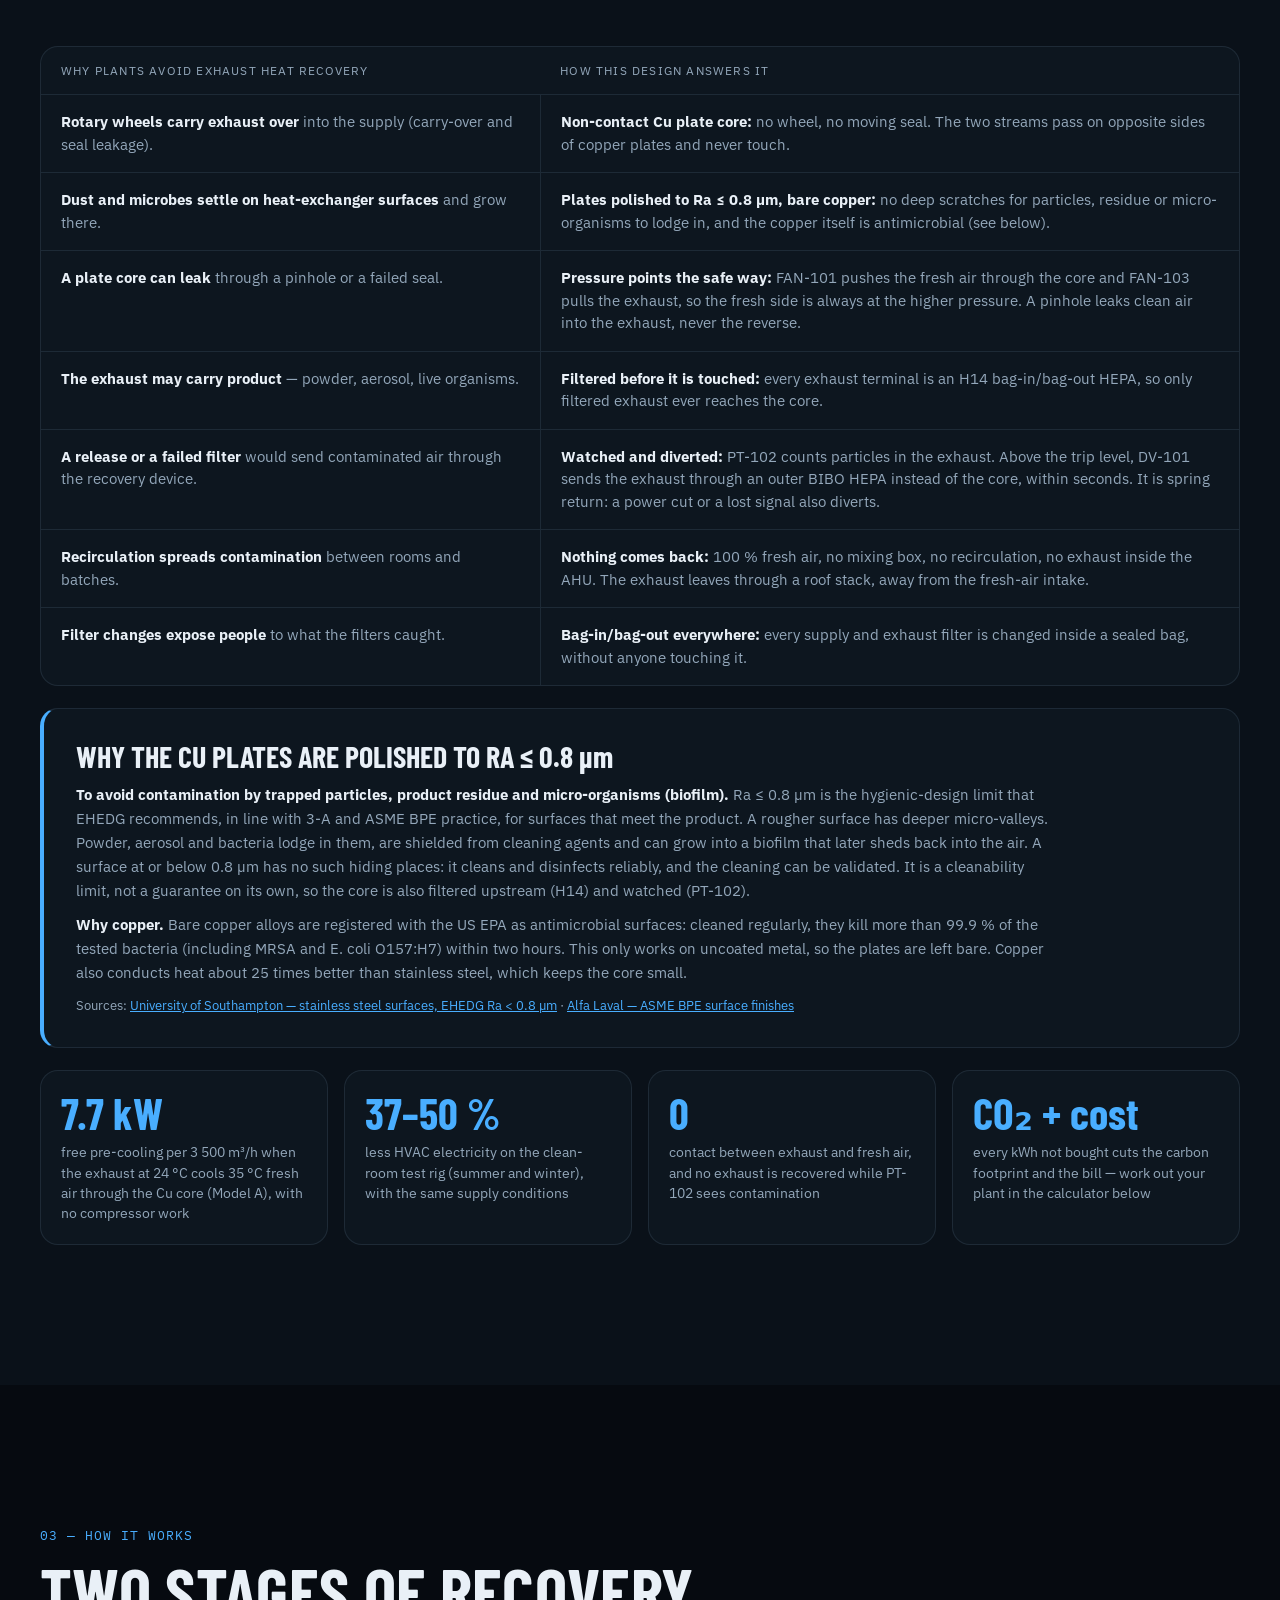
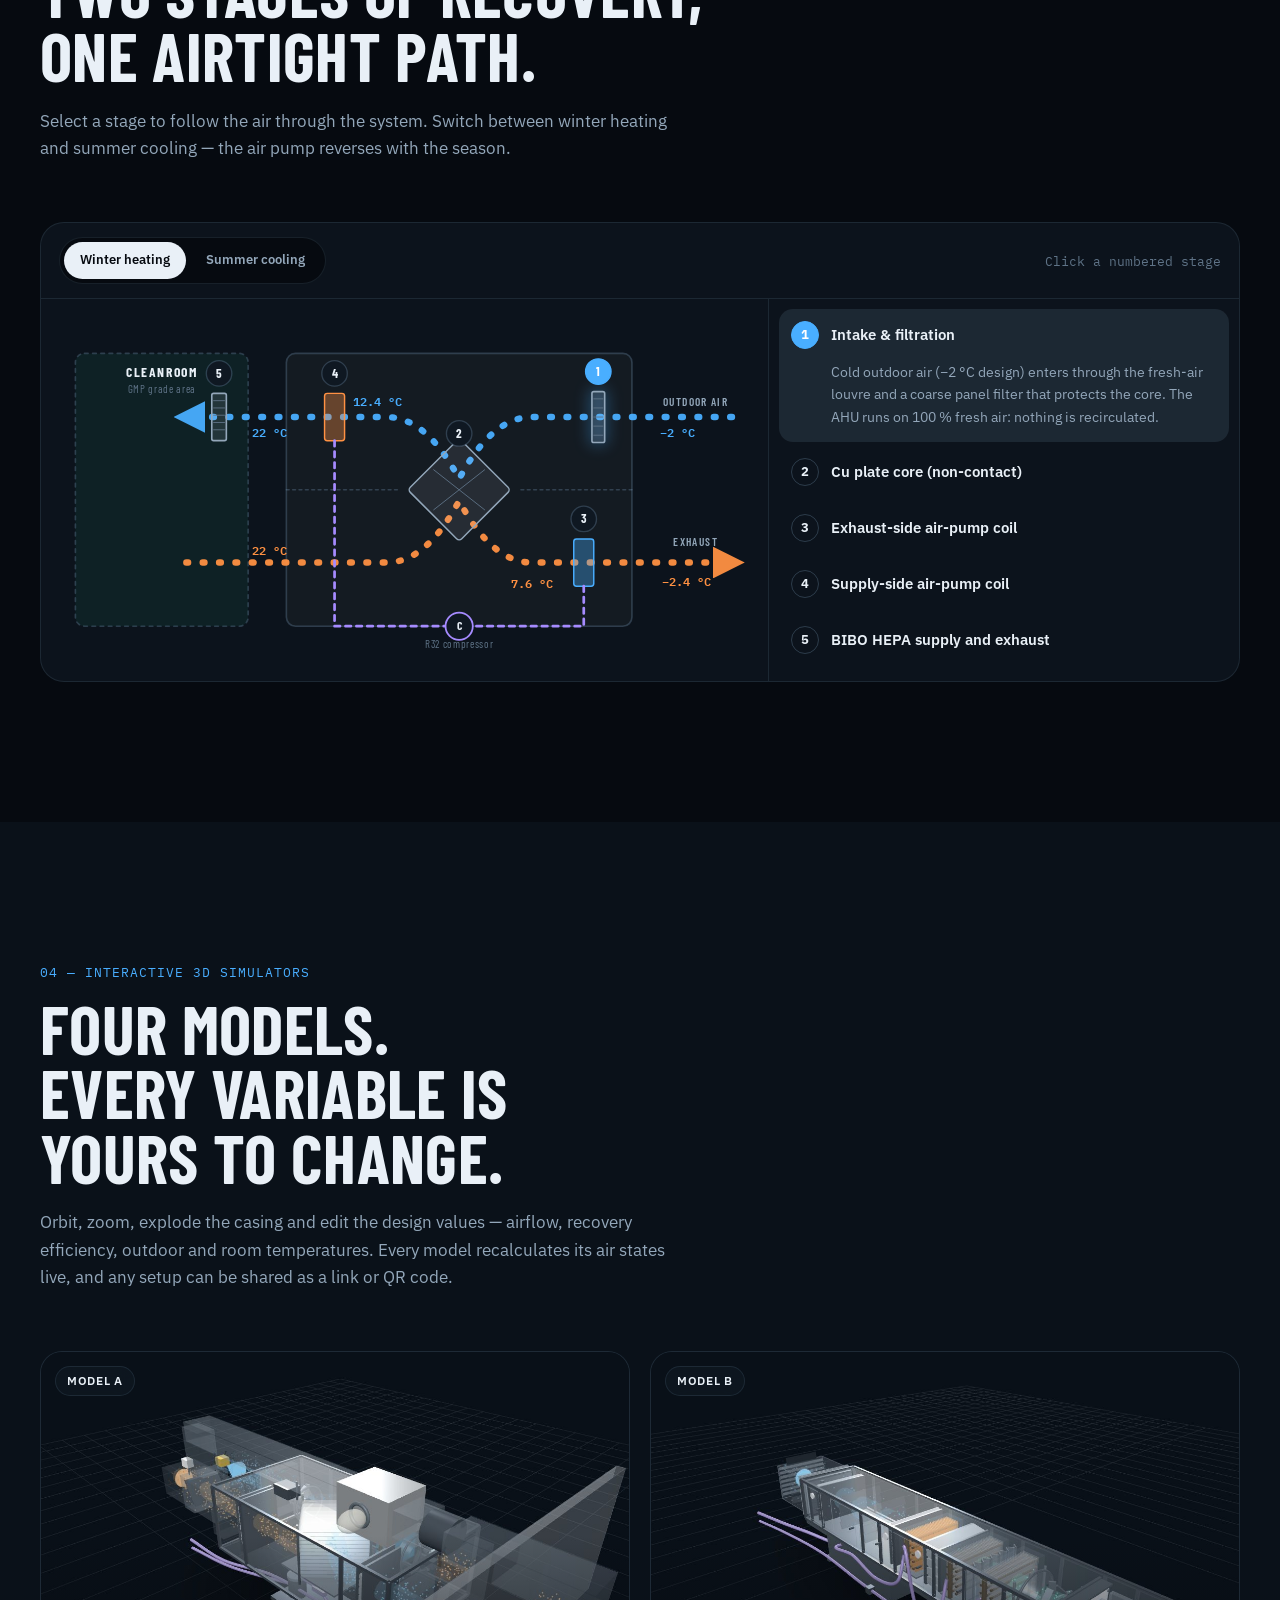
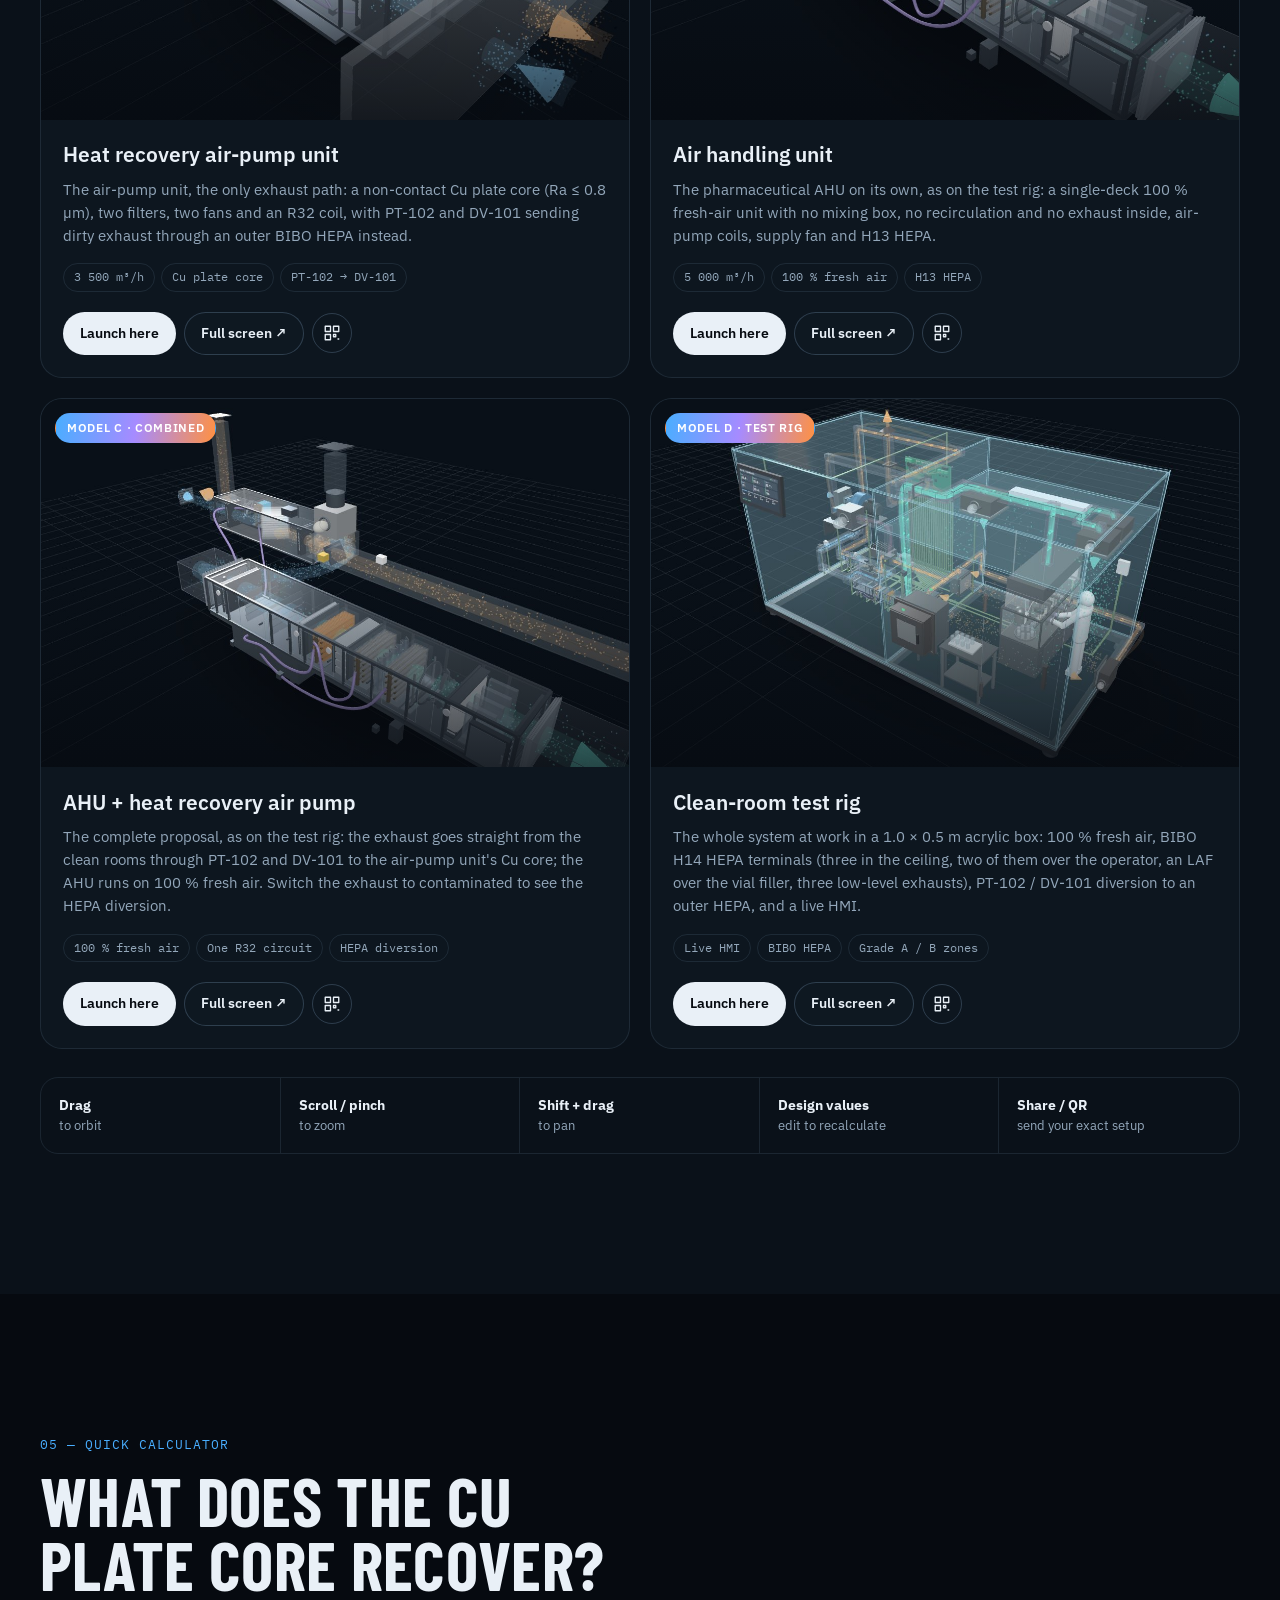
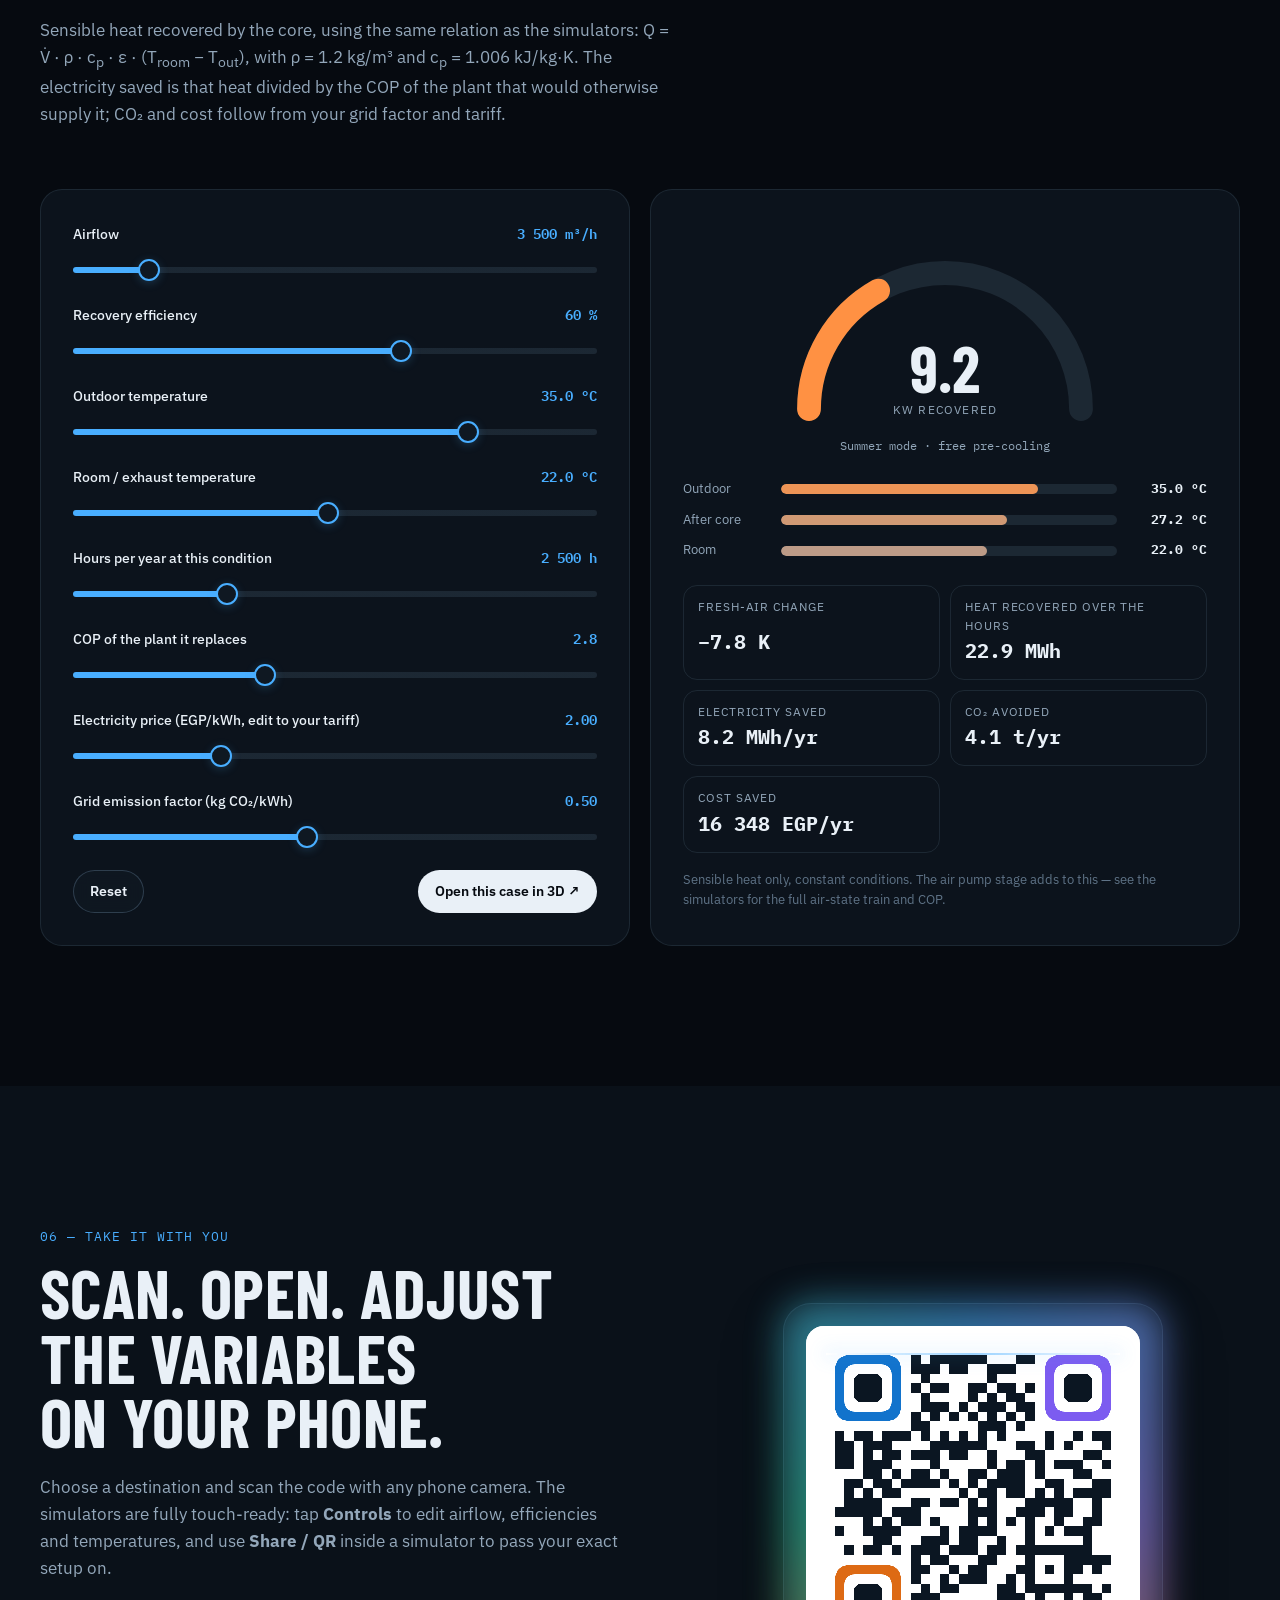
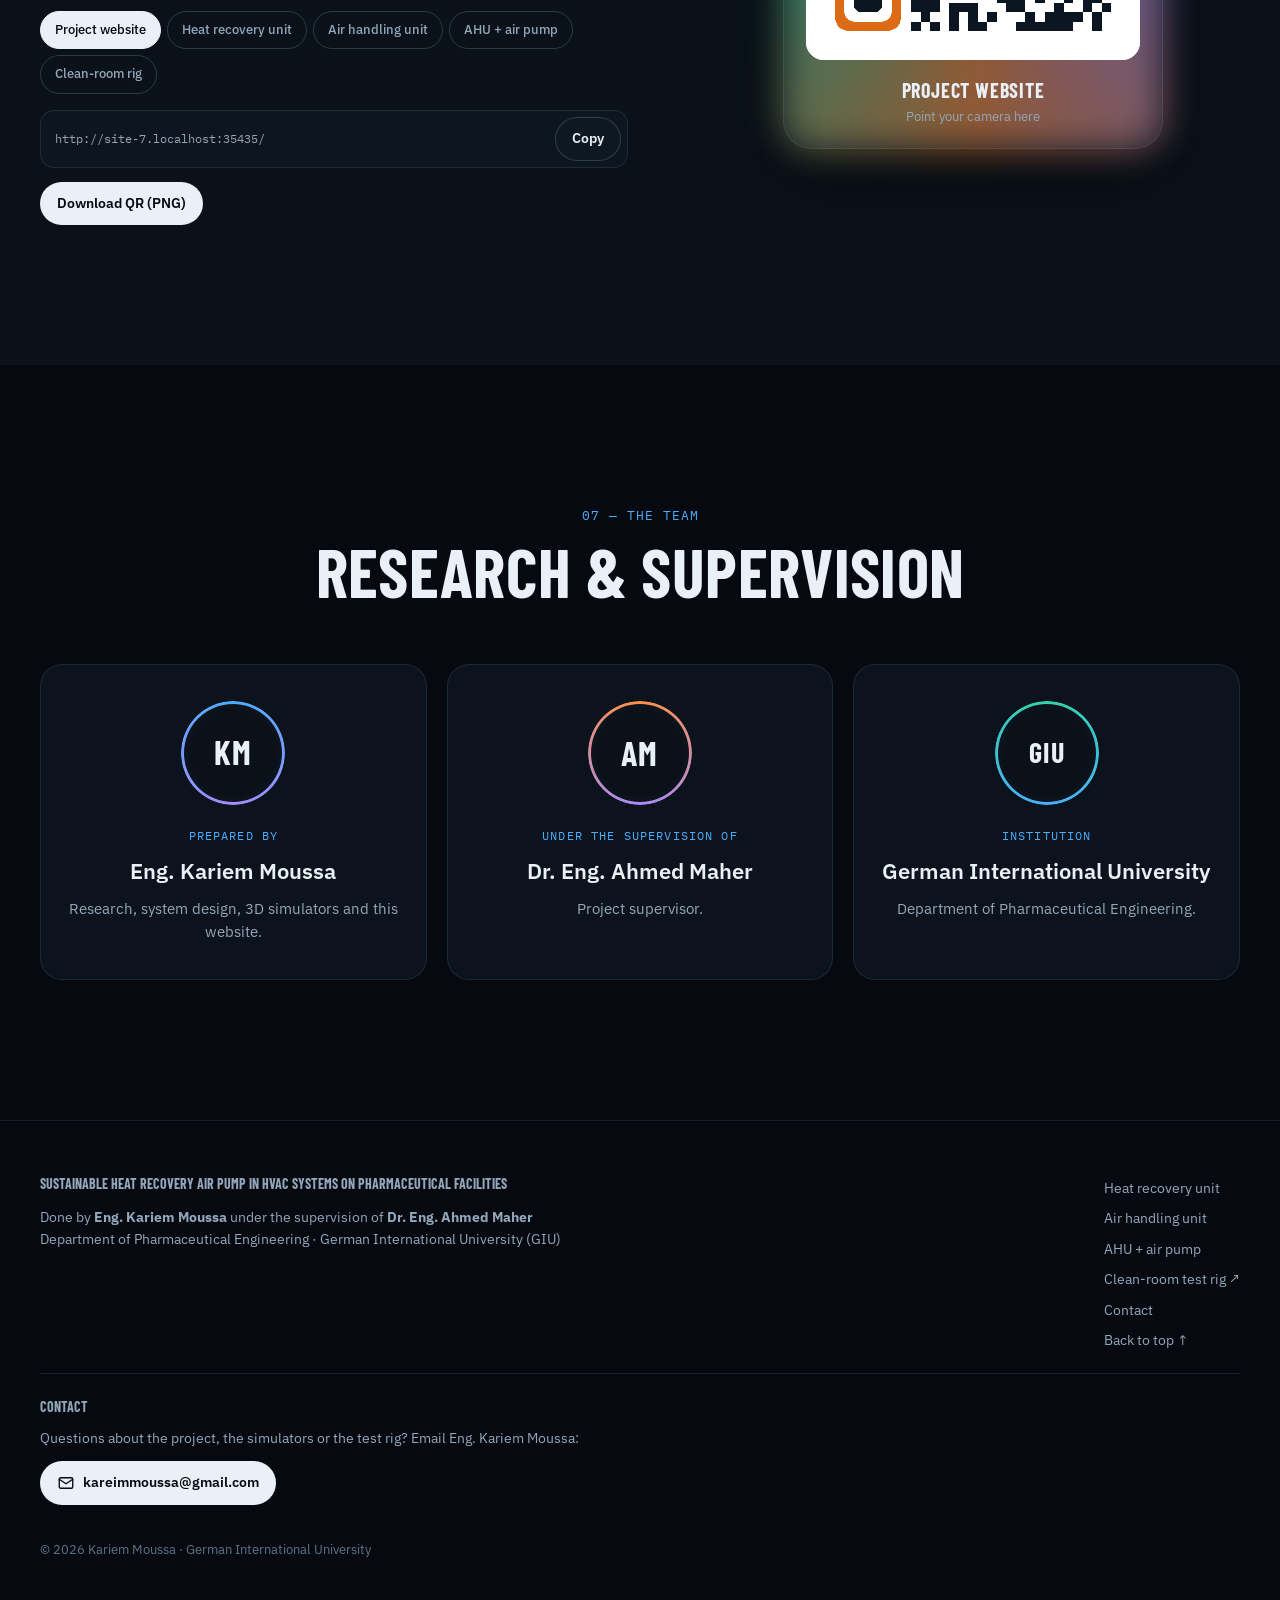
==== commit d9fc4f88: "Website: restore the cost and money content Reverts "Website: remove all cost and money content": th" ====
--- a/index.html
+++ b/index.html
@@ -73,7 +73,7 @@
       <span class="line accent"><span>Air</span> <span>Pump</span> <span>in</span> <span>HVAC</span></span>
       <span class="line small"><span>Systems</span> <span>on</span> <span>Pharmaceutical</span> <span>Facilities</span></span>
     </h1>
-    <p class="lede reveal" style="--d:.9s">Safe heat recovery for hazardous pharmaceutical plants — vaccines, biologics, potent and cytotoxic drugs — where the exhaust energy is usually thrown away for fear of leakage and cross-contamination. A non-contact copper (Cu) plate core, a particle-monitored fail-safe exhaust diverter and an R32 air pump let the exhaust pre-cool the hot fresh air, cutting energy use and the carbon footprint. Explored through interactive 3D simulators and a clean-room test rig.</p>
+    <p class="lede reveal" style="--d:.9s">Safe heat recovery for hazardous pharmaceutical plants — vaccines, biologics, potent and cytotoxic drugs — where the exhaust energy is usually thrown away for fear of leakage and cross-contamination. A non-contact copper (Cu) plate core, a particle-monitored fail-safe exhaust diverter and an R32 air pump let the exhaust pre-cool the hot fresh air, cutting energy, carbon footprint and cost. Explored through interactive 3D simulators and a clean-room test rig.</p>
     <div class="hero-cta reveal" style="--d:1.05s">
       <a class="btn btn-primary magnetic" href="#simulators">
         <span>Explore the simulators</span>
@@ -121,7 +121,7 @@
   <div class="wrap">
     <header class="sec-head">
       <p class="kicker reveal">01 — The challenge</p>
-      <h2 class="reveal" style="--d:.06s">Pharmaceutical air is energy-hungry air.</h2>
+      <h2 class="reveal" style="--d:.06s">Pharmaceutical air is expensive air.</h2>
       <p class="reveal" style="--d:.12s">GMP production areas need clean, tightly controlled, often once-through air. Every cubic metre is filtered, heated or cooled, then exhausted — taking its conditioning energy with it.</p>
     </header>
     <div class="cards4">
@@ -191,7 +191,7 @@
       <div><b>7.7 kW</b><span>free pre-cooling per 3 500 m³/h when the exhaust at 24 °C cools 35 °C fresh air through the Cu core (Model A), with no compressor work</span></div>
       <div><b>37–50 %</b><span>less HVAC electricity on the clean-room test rig (summer and winter), with the same supply conditions</span></div>
       <div><b>0</b><span>contact between exhaust and fresh air, and no exhaust is recovered while PT-102 sees contamination</span></div>
-      <div><b>CO₂</b><span>every kWh saved cuts the carbon footprint — work out your plant in the calculator below</span></div>
+      <div><b>CO₂ + cost</b><span>every kWh not bought cuts the carbon footprint and the bill — work out your plant in the calculator below</span></div>
     </div>
   </div>
 </section>
@@ -376,7 +376,7 @@
     <header class="sec-head">
       <p class="kicker reveal">05 — Quick calculator</p>
       <h2 class="reveal" style="--d:.06s">What does the Cu plate core recover?</h2>
-      <p class="reveal" style="--d:.12s">Sensible heat recovered by the core, using the same relation as the simulators: Q = V̇ · ρ · c<sub>p</sub> · ε · (T<sub>room</sub> − T<sub>out</sub>), with ρ = 1.2 kg/m³ and c<sub>p</sub> = 1.006 kJ/kg·K. The electricity saved is that heat divided by the COP of the plant that would otherwise supply it; the CO₂ avoided follows from your grid emission factor.</p>
+      <p class="reveal" style="--d:.12s">Sensible heat recovered by the core, using the same relation as the simulators: Q = V̇ · ρ · c<sub>p</sub> · ε · (T<sub>room</sub> − T<sub>out</sub>), with ρ = 1.2 kg/m³ and c<sub>p</sub> = 1.006 kJ/kg·K. The electricity saved is that heat divided by the COP of the plant that would otherwise supply it; CO₂ and cost follow from your grid factor and tariff.</p>
     </header>
 
     <div class="calc reveal">
@@ -404,6 +404,10 @@
         <div class="field">
           <div class="f-row"><label for="cCop">COP of the plant it replaces</label><output id="oCop">2.8</output></div>
           <input type="range" id="cCop" min="1" max="6" step="0.1" value="2.8">
+        </div>
+        <div class="field">
+          <div class="f-row"><label for="cPrice">Electricity price (EGP/kWh, edit to your tariff)</label><output id="oPrice">2.00</output></div>
+          <input type="range" id="cPrice" min="0.5" max="6" step="0.05" value="2">
         </div>
         <div class="field">
           <div class="f-row"><label for="cEf">Grid emission factor (kg CO₂/kWh)</label><output id="oEf">0.50</output></div>
@@ -434,6 +438,7 @@
           <div><small>Heat recovered over the hours</small><b id="rE">0 MWh</b></div>
           <div><small>Electricity saved</small><b id="rKwh">0 MWh/yr</b></div>
           <div><small>CO₂ avoided</small><b id="rCo2">0 t/yr</b></div>
+          <div><small>Cost saved</small><b id="rCost">0 EGP/yr</b></div>
         </div>
         <p class="note">Sensible heat only, constant conditions. The air pump stage adds to this — see the simulators for the full air-state train and COP.</p>
       </div>
